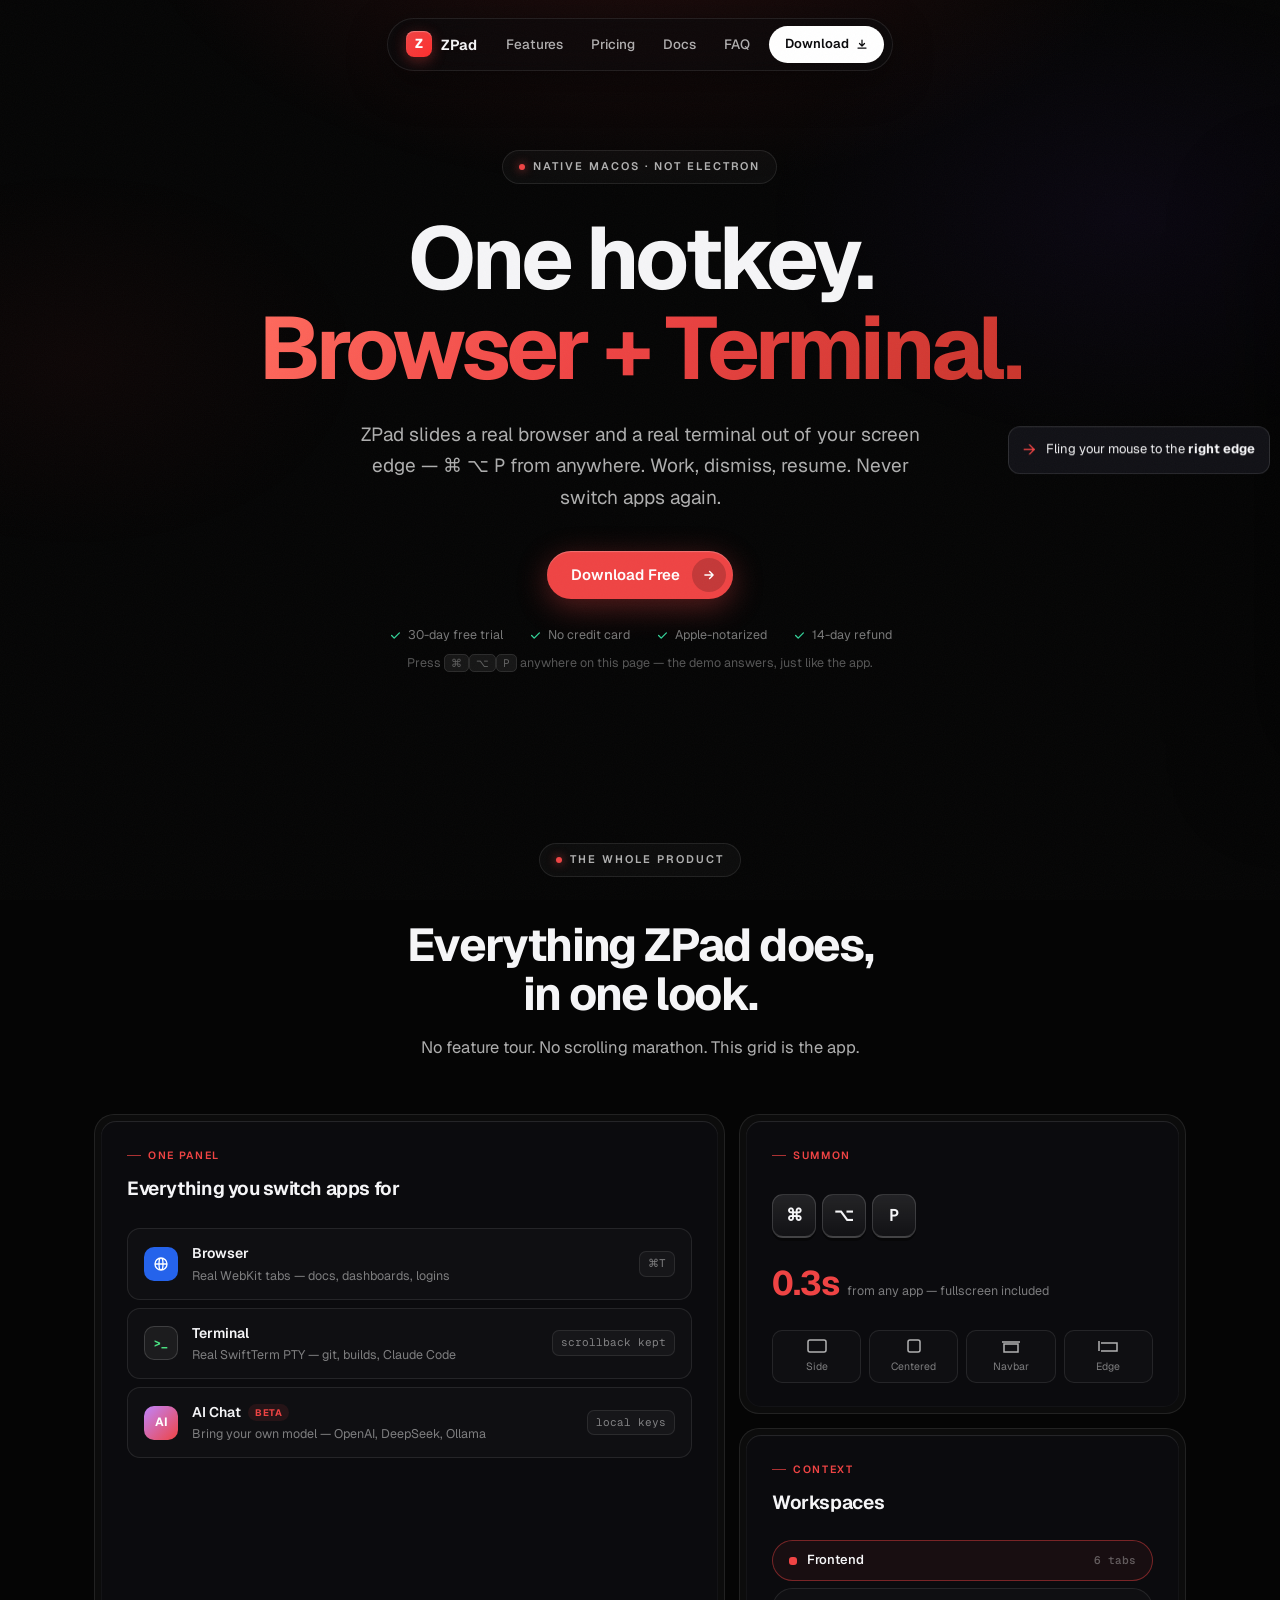
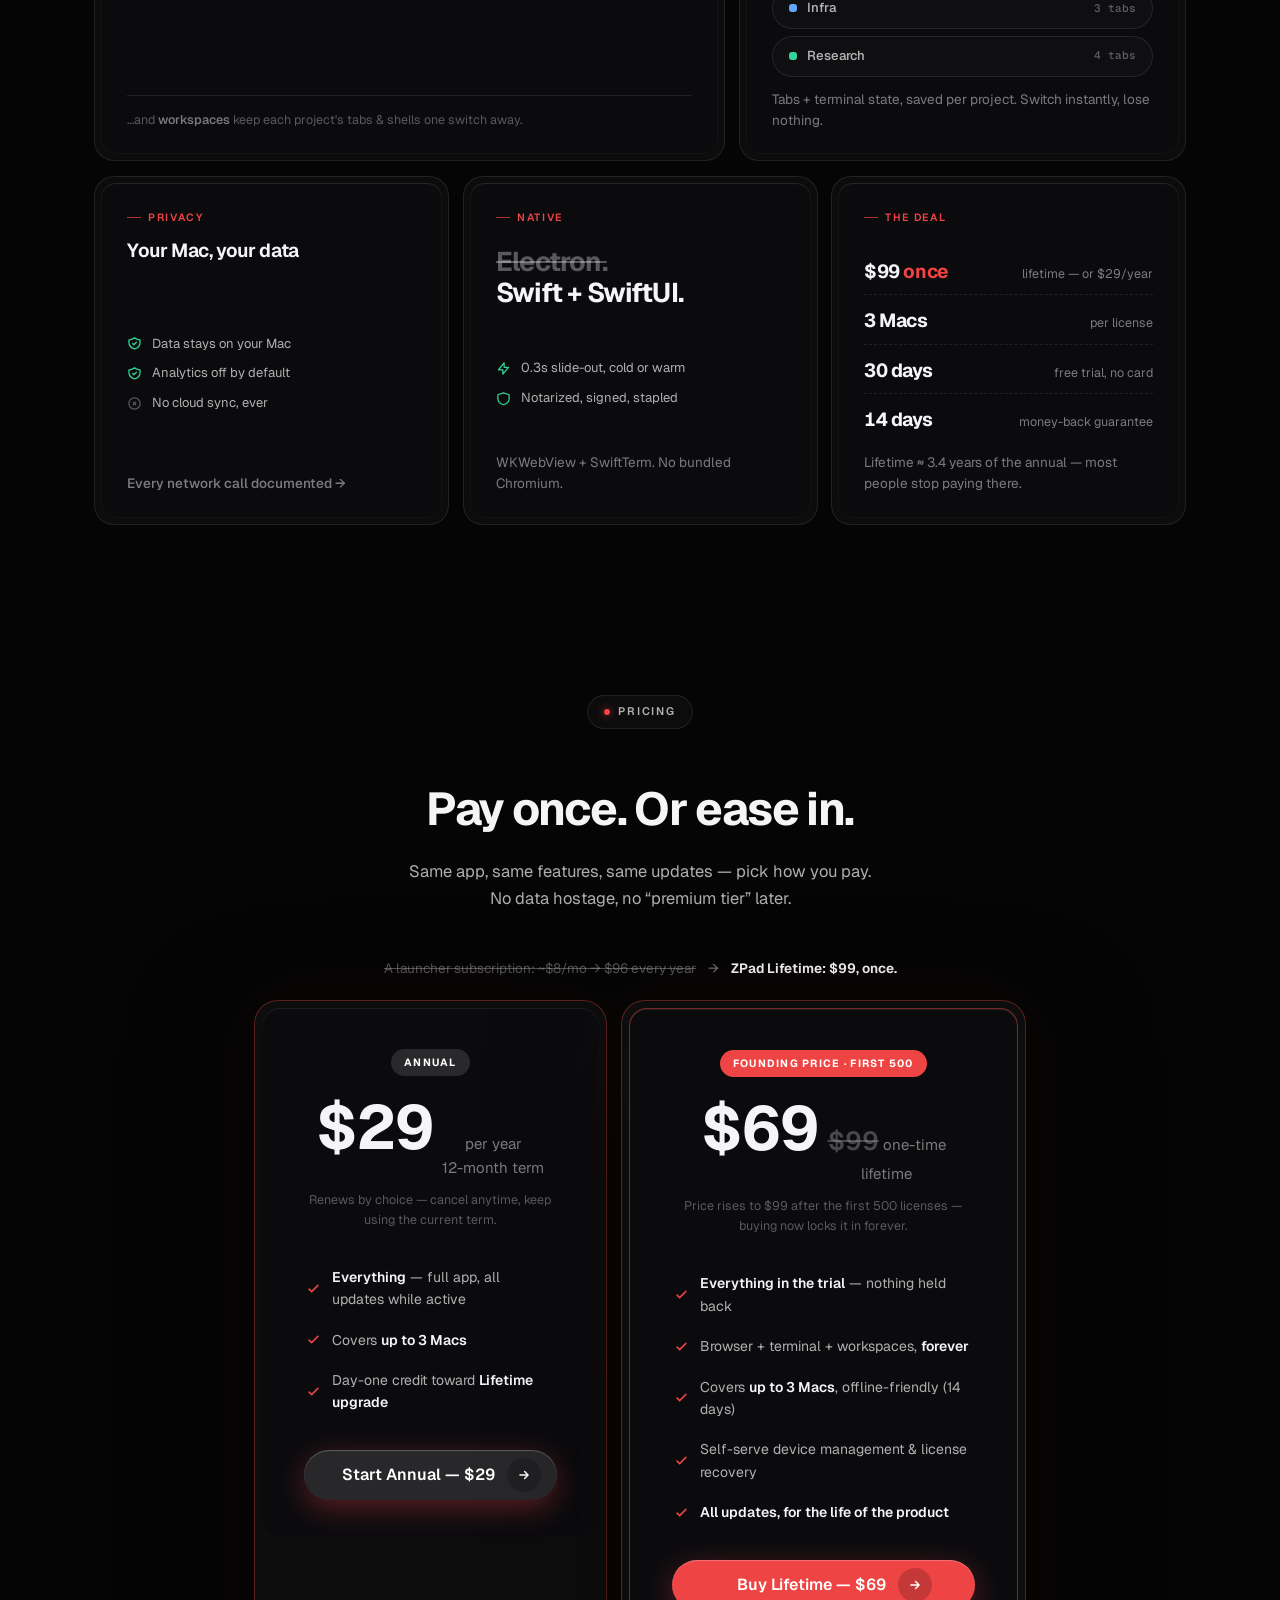
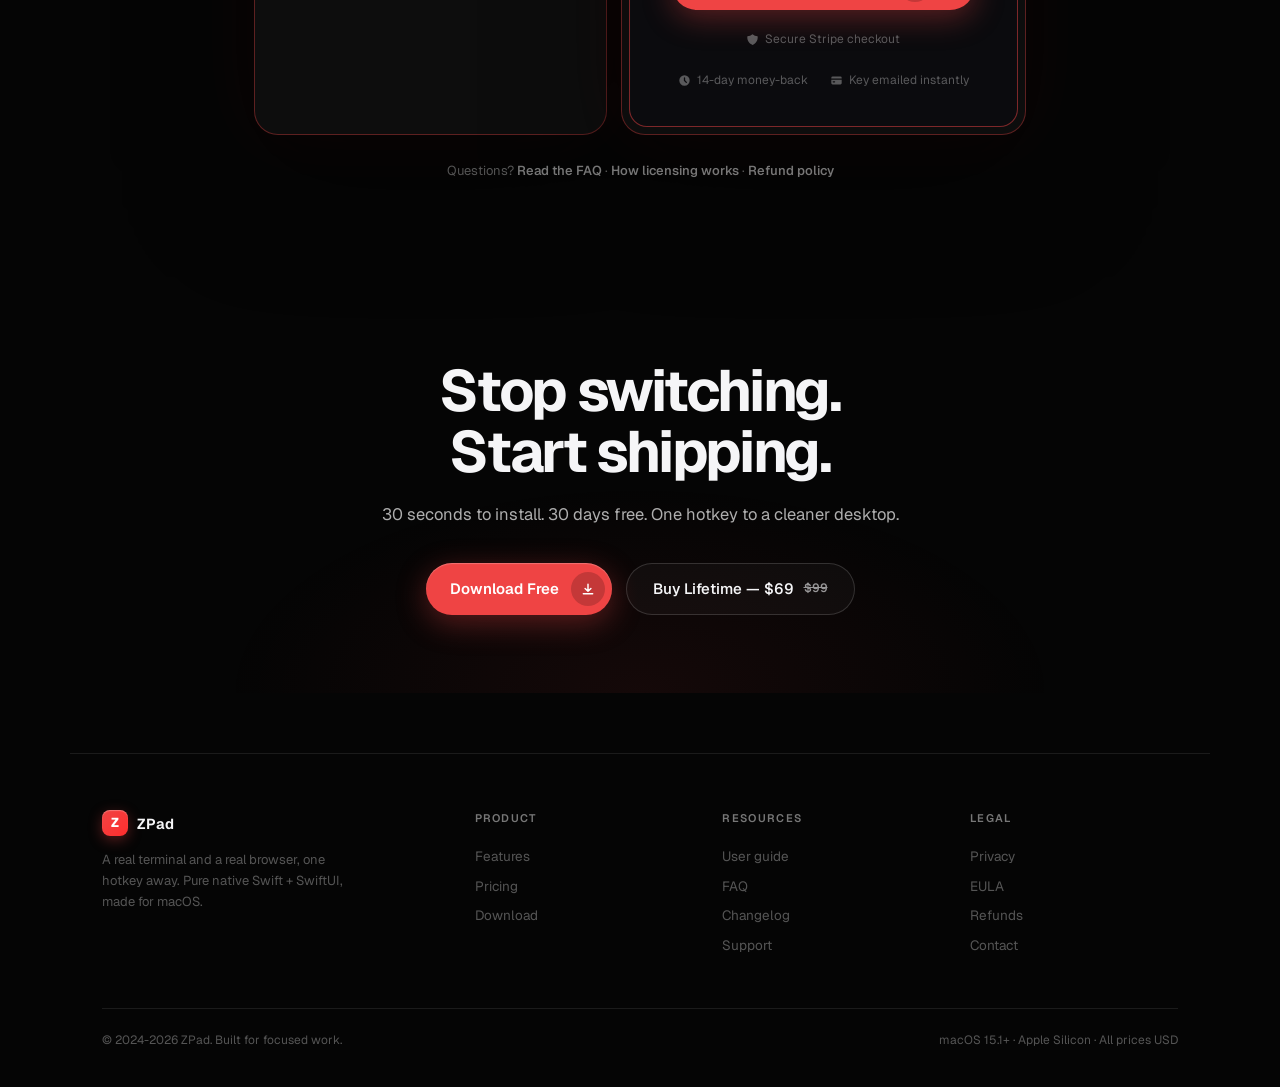
==== index.html @ 211ed870 "fix(critical): restore #window away-* transforms + slide transition — lost when deleting the guide-c" ====
<!DOCTYPE html>
<html lang="en">
<head>
  <meta charset="UTF-8" />
  <meta name="viewport" content="width=device-width, initial-scale=1.0, viewport-fit=cover" />
  <meta name="theme-color" content="#050505" />

  <title>ZPad | Terminal + Browser, One Hotkey Away</title>
  <meta name="description" content="ZPad slides a real terminal and a real browser out of your screen edge with one hotkey (Cmd+Opt+P). Pure native Swift + SwiftUI for macOS 15+. Not Electron." />
  <meta name="author" content="ZPad" />
  <meta name="keywords" content="ZPad, macOS terminal, macOS browser, focus panel, status bar app, SwiftTerm, WKWebView, productivity, hotkey panel, workspace" />
  <link rel="canonical" href="https://zpad.wangyitu.tech/" />
  <link rel="icon" type="image/svg+xml" href="data:image/svg+xml,<svg xmlns='http://www.w3.org/2000/svg' viewBox='0 0 100 100'><rect width='100' height='100' rx='22' fill='%23ef4444'/><text x='50' y='72' font-size='62' font-family='-apple-system,sans-serif' font-weight='800' fill='white' text-anchor='middle'>Z</text></svg>" />

  <!-- Open Graph -->
  <meta property="og:type" content="website" />
  <meta property="og:site_name" content="ZPad" />
  <meta property="og:title" content="ZPad | Terminal + Browser, One Hotkey Away" />
  <meta property="og:description" content="A real terminal and a real browser, one hotkey away. Pure native Swift + SwiftUI for macOS 15+. Not Electron." />
  <meta property="og:url" content="https://zpad.wangyitu.tech/" />
  <meta property="og:locale" content="en_US" />

  <!-- Twitter -->
  <meta name="twitter:card" content="summary_large_image" />
  <meta name="twitter:title" content="ZPad | Terminal + Browser, One Hotkey Away" />
  <meta name="twitter:description" content="A real terminal and a real browser, one hotkey away. Pure native Swift + SwiftUI for macOS 15+." />

  <link rel="preconnect" href="https://fonts.googleapis.com" />
  <link rel="preconnect" href="https://fonts.gstatic.com" crossorigin />
  <link href="https://fonts.googleapis.com/css2?family=Geist:wght@400;500;600;700;800&family=Geist+Mono:wght@400;500;600&display=swap" rel="stylesheet" />

  <!-- Structured data -->
  <script type="application/ld+json">
  {
    "@context": "https://schema.org",
    "@type": "SoftwareApplication",
    "name": "ZPad",
    "applicationCategory": "DeveloperApplication",
    "operatingSystem": "macOS 15.1+",
    "description": "A real terminal and a real browser that slide out of your screen edge with one hotkey. Pure native Swift + SwiftUI. Not Electron.",
    "offers": [{
      "@type": "Offer",
      "name": "Annual License",
      "price": "29",
      "priceCurrency": "USD",
      "description": "12-month license, renews by choice. Free 30-day trial."
    }, {
      "@type": "Offer",
      "name": "Lifetime License",
      "price": "99",
      "priceCurrency": "USD",
      "description": "One-time lifetime license. Free 30-day trial."
    }],
    "creator": { "@type": "Person", "name": "ZPad" },
    "softwareVersion": "1.0.1"
  }
  </script>
  <script type="application/ld+json">
  {
    "@context": "https://schema.org",
    "@type": "FAQPage",
    "mainEntity": [
      { "@type": "Question", "name": "Is there a free trial?", "acceptedAnswer": { "@type": "Answer", "text": "Yes. ZPad comes with a 30-day, fully functional free trial. No credit card required." } },
      { "@type": "Question", "name": "How much does ZPad cost?", "acceptedAnswer": { "@type": "Answer", "text": "$29/year, or $99 once for a lifetime license (founding price $69 for the first 500). Each license covers up to 3 Macs, with a 14-day money-back guarantee." } },
      { "@type": "Question", "name": "Which Macs does ZPad support?", "acceptedAnswer": { "@type": "Answer", "text": "macOS 15.1 (Sequoia) or later on Apple Silicon (arm64)." } },
      { "@type": "Question", "name": "Is ZPad an Electron app?", "acceptedAnswer": { "@type": "Answer", "text": "No. Native Swift + SwiftUI, WKWebView browser, real SwiftTerm terminal. Notarized builds." } },
      { "@type": "Question", "name": "Can I get a refund?", "acceptedAnswer": { "@type": "Answer", "text": "Full refund within 14 days, no questions asked." } }
    ]
  }
  </script>

  <style>
    /* =====================================================
       ZPad — Ethereal Glass design system
       Font: Geist / Geist Mono · Bezier: (0.32,0.72,0,1)
       ===================================================== */
    * { margin: 0; padding: 0; box-sizing: border-box; }

    :root {
      --accent: #ef4444;
      --accent-2: #ff2d2d;
      --accent-dim: rgba(239, 68, 68, 0.1);
      --accent-glow: rgba(239, 68, 68, 0.2);
      --bg: #050505;
      --text-primary: #f5f5f7;
      --text-secondary: rgba(255, 255, 255, 0.68);
      --text-tertiary: rgba(255, 255, 255, 0.46);
      --text-quaternary: rgba(255, 255, 255, 0.32);
      --border: rgba(255, 255, 255, 0.09);
      --border-light: rgba(255, 255, 255, 0.15);
      --win-bg: #161618;
      --panel-bg: #121214;
      --term-bg: rgba(18, 18, 22, 1);
      --term-fg: rgba(230, 230, 230, 1);
      --term-cursor: #ff8c1a;
      --ease: cubic-bezier(0.32, 0.72, 0, 1);
    }

    html { scroll-behavior: smooth; }

    body {
      font-family: 'Geist', -apple-system, BlinkMacSystemFont, 'SF Pro Display', sans-serif;
      background: var(--bg);
      color: var(--text-primary);
      line-height: 1.6;
      -webkit-font-smoothing: antialiased;
      overflow-x: hidden;
    }

    a { text-decoration: none; color: inherit; }
    ul { list-style: none; }

    ::selection { background: rgba(239, 68, 68, 0.35); color: #fff; }

    /* ---- Atmosphere: radial orbs + film grain ---- */
    .bg-orbs {
      position: fixed; inset: 0; z-index: 0; pointer-events: none;
      background:
        radial-gradient(52rem 30rem at 50% -12%, rgba(239, 68, 68, 0.13), transparent 62%),
        radial-gradient(38rem 24rem at 88% 24%, rgba(120, 60, 255, 0.05), transparent 60%),
        radial-gradient(30rem 20rem at 6% 40%, rgba(239, 68, 68, 0.04), transparent 60%);
    }
    .bg-noise {
      position: fixed; inset: 0; z-index: 60; pointer-events: none; opacity: 0.028;
      background-image: url("data:image/svg+xml,%3Csvg xmlns='http://www.w3.org/2000/svg' width='160' height='160'%3E%3Cfilter id='n'%3E%3CfeTurbulence type='fractalNoise' baseFrequency='0.9' numOctaves='3'/%3E%3C/filter%3E%3Crect width='160' height='160' filter='url(%23n)'/%3E%3C/svg%3E");
    }

    main, .nav-wrap, footer { position: relative; z-index: 1; }

    /* =====================================================
       Floating pill nav
       ===================================================== */
    .nav-wrap {
      position: fixed; top: 18px; left: 0; right: 0; z-index: 50;
      display: flex; justify-content: center; padding: 0 20px;
      pointer-events: none;
    }
    .nav {
      pointer-events: auto;
      display: flex; align-items: center; gap: 6px;
      background: rgba(10, 10, 12, 0.62);
      backdrop-filter: blur(24px) saturate(160%);
      -webkit-backdrop-filter: blur(24px) saturate(160%);
      border: 1px solid var(--border);
      border-radius: 999px;
      padding: 7px 8px 7px 18px;
      box-shadow: 0 12px 40px rgba(0, 0, 0, 0.45);
      transition: border-color .4s var(--ease), background .4s var(--ease);
    }
    .nav.scrolled { border-color: var(--border-light); background: rgba(10, 10, 12, 0.8); }
    .nav-brand { display: flex; align-items: center; gap: 9px; margin-right: 10px; }
    .brand-logo {
      width: 26px; height: 26px; border-radius: 8px;
      background: linear-gradient(135deg, var(--accent), var(--accent-2));
      display: flex; align-items: center; justify-content: center;
      color: #fff; font-weight: 800; font-size: 13px;
      box-shadow: inset 0 1px 1px rgba(255,255,255,0.3), 0 4px 14px rgba(239,68,68,0.35);
    }
    .brand-name { font-weight: 650; font-size: 14.5px; letter-spacing: -0.01em; }
    .nav-links { display: flex; align-items: center; gap: 2px; }
    .nav-links a {
      font-size: 13.5px; font-weight: 500; color: var(--text-secondary);
      padding: 7px 13px; border-radius: 999px;
      transition: color .2s, background .2s;
    }
    .nav-links a:hover { color: var(--text-primary); background: rgba(255,255,255,0.06); }
    .nav-cta {
      display: inline-flex; align-items: center; gap: 7px;
      background: #fff; color: #0a0a0c !important;
      font-size: 13px; font-weight: 600;
      padding: 8px 16px; border-radius: 999px;
      transition: transform .25s var(--ease), opacity .2s;
    }
    .nav-cta:hover { transform: translateY(-1px); opacity: 0.92; }
    .nav-cta:active { transform: scale(0.97); }
    .nav-cta svg { width: 12px; height: 12px; }

    .nav-burger {
      display: none; width: 34px; height: 34px; border-radius: 999px;
      background: rgba(255,255,255,0.06); border: none; cursor: pointer;
      align-items: center; justify-content: center; color: var(--text-secondary);
      margin-left: 4px;
    }

    /* Mobile menu overlay */
    .menu-overlay {
      position: fixed; inset: 0; z-index: 90;
      background: rgba(5, 5, 5, 0.88);
      backdrop-filter: blur(28px); -webkit-backdrop-filter: blur(28px);
      display: flex; flex-direction: column; align-items: center; justify-content: center; gap: 8px;
      opacity: 0; visibility: hidden; transition: opacity .35s var(--ease), visibility .35s;
    }
    .menu-overlay.open { opacity: 1; visibility: visible; }
    .menu-overlay a {
      font-size: 26px; font-weight: 650; letter-spacing: -0.02em;
      padding: 12px 24px; border-radius: 16px; color: var(--text-primary);
      opacity: 0; transform: translateY(16px);
      transition: opacity .5s var(--ease), transform .5s var(--ease);
    }
    .menu-overlay.open a { opacity: 1; transform: translateY(0); }
    .menu-overlay.open a:nth-child(1) { transition-delay: .05s; }
    .menu-overlay.open a:nth-child(2) { transition-delay: .1s; }
    .menu-overlay.open a:nth-child(3) { transition-delay: .15s; }
    .menu-overlay.open a:nth-child(4) { transition-delay: .2s; }
    .menu-overlay.open a:nth-child(5) { transition-delay: .25s; }
    .menu-overlay.open a:nth-child(6) { transition-delay: .3s; }
    .menu-close {
      position: absolute; top: 24px; right: 24px;
      width: 42px; height: 42px; border-radius: 999px;
      background: rgba(255,255,255,0.08); border: 1px solid var(--border-light);
      color: #fff; font-size: 18px; cursor: pointer;
    }

    /* =====================================================
       Hero — centered, cinematic
       ===================================================== */
    .hero {
      padding: 150px 24px 40px;
      max-width: 1060px; margin: 0 auto;
      text-align: center;
    }
    .eyebrow {
      display: inline-flex; align-items: center; gap: 8px;
      font-size: 11px; font-weight: 600; letter-spacing: 0.18em; text-transform: uppercase;
      color: var(--text-secondary);
      border: 1px solid var(--border);
      background: rgba(255,255,255,0.03);
      padding: 7px 16px; border-radius: 999px;
      margin-bottom: 30px;
    }
    .eyebrow .dot {
      width: 6px; height: 6px; border-radius: 50%;
      background: var(--accent);
      box-shadow: 0 0 10px rgba(239,68,68,0.8);
    }
    h1 {
      font-size: clamp(46px, 7.4vw, 88px);
      font-weight: 700; letter-spacing: -0.045em; line-height: 1.02;
      margin-bottom: 26px;
    }
    h1 .grad {
      background: linear-gradient(120deg, #ff6b5e 0%, var(--accent) 45%, #c9352c 100%);
      -webkit-background-clip: text; background-clip: text; color: transparent;
    }
    .hero-sub {
      font-size: clamp(16px, 2vw, 19px);
      color: var(--text-secondary);
      max-width: 560px; margin: 0 auto 38px;
      line-height: 1.65;
    }
    .hero-sub kbd { font-family: 'Geist Mono', monospace; }

    .hero-cta {
      display: flex; justify-content: center; gap: 14px; flex-wrap: wrap;
      margin-bottom: 26px;
    }
    /* Button-in-button architecture */
    .btn-primary {
      display: inline-flex; align-items: center; gap: 12px;
      background: var(--accent); color: #fff;
      font-size: 15px; font-weight: 600;
      padding: 7px 7px 7px 24px; border-radius: 999px;
      box-shadow: 0 8px 30px rgba(239, 68, 68, 0.35), inset 0 1px 1px rgba(255,255,255,0.25);
      transition: transform .3s var(--ease), box-shadow .3s var(--ease);
    }
    .btn-primary:hover { transform: translateY(-2px); box-shadow: 0 14px 44px rgba(239,68,68,0.45), inset 0 1px 1px rgba(255,255,255,0.25); }
    .btn-primary:active { transform: scale(0.98); }
    .btn-primary .ic {
      width: 34px; height: 34px; border-radius: 999px;
      background: rgba(0,0,0,0.18);
      display: flex; align-items: center; justify-content: center;
      transition: transform .3s var(--ease);
    }
    .btn-primary:hover .ic { transform: translateX(3px); }
    .btn-primary .ic svg { width: 14px; height: 14px; }

    .btn-ghost {
      display: inline-flex; align-items: center; gap: 10px;
      border: 1px solid var(--border-light);
      background: rgba(255,255,255,0.03);
      color: var(--text-primary);
      font-size: 15px; font-weight: 550;
      padding: 13px 26px; border-radius: 999px;
      transition: border-color .25s, background .25s, transform .3s var(--ease);
    }
    .btn-ghost:hover { border-color: rgba(255,255,255,0.32); background: rgba(255,255,255,0.06); transform: translateY(-2px); }
    .btn-ghost svg { width: 15px; height: 15px; color: var(--text-secondary); }

    .hero-trust {
      display: flex; justify-content: center; flex-wrap: wrap; gap: 8px 26px;
      margin-bottom: 8px;
    }
    .hero-trust li {
      display: inline-flex; align-items: center; gap: 6px;
      font-size: 12.5px; color: var(--text-tertiary);
    }
    .hero-trust svg { width: 13px; height: 13px; color: #34d399; flex-shrink: 0; }
    .hero-hint { font-size: 12.5px; color: var(--text-quaternary); }
    .hero-hint kbd {
      font-family: 'Geist Mono', monospace; font-size: 11px;
      background: rgba(255,255,255,0.07); border: 1px solid var(--border);
      padding: 1px 6px; border-radius: 5px;
    }

    /* =====================================================
       Demo window — double-bezel shell
       ===================================================== */
    .demo-stage {
      max-width: 1140px; margin: 46px auto 0; padding: 0 24px;
      position: relative;
    }
    .demo-stage::before {
      content: '';
      position: absolute; inset: -40px -60px;
      background: radial-gradient(46rem 22rem at 50% 40%, rgba(239,68,68,0.1), transparent 65%);
      pointer-events: none;
    }
    .bezel {
      background: rgba(255,255,255,0.035);
      border: 1px solid rgba(255,255,255,0.1);
      border-radius: 22px;
      padding: 7px;
      box-shadow: 0 60px 160px rgba(0,0,0,0.65);
    }
    .bezel > .dp-window {
      border-radius: 16px;
      box-shadow: inset 0 1px 1px rgba(255,255,255,0.12);
    }
    .demo-cap {
      text-align: center; margin-top: 22px;
      font-size: 13px; color: var(--text-tertiary);
    }
    .demo-cap .live {
      display: inline-flex; align-items: center; gap: 6px;
      color: var(--text-secondary); font-weight: 550;
    }
    .demo-cap .live::before {
      content: ''; width: 6px; height: 6px; border-radius: 50%;
      background: #34d399; box-shadow: 0 0 8px rgba(52,211,153,0.7);
    }

    /* =====================================================
       Bento — the summary grid
       ===================================================== */
    .bento-section { max-width: 1140px; margin: 0 auto; padding: 130px 24px 40px; }
    .bento-head { text-align: center; margin-bottom: 54px; }
    .bento-head h2 {
      font-size: clamp(30px, 4.4vw, 46px);
      font-weight: 700; letter-spacing: -0.035em; line-height: 1.08;
      margin: 14px 0 14px;
    }
    .bento-head p { color: var(--text-secondary); font-size: 16.5px; max-width: 520px; margin: 0 auto; }

    .bento {
      display: grid; gap: 14px;
      grid-template-columns: repeat(12, 1fr);
      grid-template-areas:
        "a a a a a a a b b b b b"
        "a a a a a a a c c c c c"
        "d d d d e e e e f f f f";
    }
    .b-card { position: relative; min-width: 0; }
    .b-card.a { grid-area: a; }
    .b-card.b { grid-area: b; }
    .b-card.c { grid-area: c; }
    .b-card.d { grid-area: d; }
    .b-card.e { grid-area: e; }
    .b-card.f { grid-area: f; }

    /* Double-bezel card */
    .shell {
      height: 100%;
      background: rgba(255,255,255,0.03);
      border: 1px solid rgba(255,255,255,0.09);
      border-radius: 20px;
      padding: 6px;
      transition: border-color .4s var(--ease), background .4s var(--ease), transform .5s var(--ease);
    }
    .b-card:hover .shell { border-color: rgba(255,255,255,0.2); background: rgba(255,255,255,0.045); transform: translateY(-3px); }
    .core {
      height: 100%;
      background: #0b0b0e;
      border-radius: 15px;
      box-shadow: inset 0 1px 1px rgba(255,255,255,0.09), inset 0 0 0 1px rgba(255,255,255,0.03);
      padding: 26px 26px 24px;
      display: flex; flex-direction: column;
    }
    .b-tag {
      font-size: 10.5px; font-weight: 600; letter-spacing: 0.16em; text-transform: uppercase;
      color: var(--accent); margin-bottom: 10px;
      display: inline-flex; align-items: center; gap: 7px;
    }
    .b-tag::before { content: ''; width: 14px; height: 1px; background: var(--accent); opacity: 0.7; }
    .core h3 { font-size: 19px; font-weight: 650; letter-spacing: -0.02em; margin-bottom: 6px; }
    .core > p { font-size: 13.5px; color: var(--text-tertiary); line-height: 1.55; }

    /* Card A — tab-type rows */
    .type-rows { margin-top: 18px; display: flex; flex-direction: column; gap: 8px; flex: 1; }
    .type-row {
      display: flex; align-items: center; gap: 14px;
      border: 1px solid var(--border); border-radius: 13px;
      background: rgba(255,255,255,0.02);
      padding: 13px 16px;
      transition: border-color .3s, background .3s;
    }
    .type-row:hover { border-color: rgba(239,68,68,0.4); background: rgba(239,68,68,0.05); }
    .type-ic {
      width: 34px; height: 34px; border-radius: 10px; flex-shrink: 0;
      display: flex; align-items: center; justify-content: center;
      font-size: 12px; font-weight: 700; color: #fff;
    }
    .type-row .t-name { font-size: 14px; font-weight: 600; }
    .type-row .t-sub { font-size: 12.5px; color: var(--text-tertiary); margin-top: 1px; }
    .type-row .t-key {
      margin-left: auto; flex-shrink: 0;
      font-family: 'Geist Mono', monospace; font-size: 11px;
      color: var(--text-tertiary);
      border: 1px solid var(--border); border-radius: 7px;
      padding: 3px 8px; background: rgba(255,255,255,0.03);
      white-space: nowrap;
    }
    .beta-chip {
      display: inline-block; font-size: 9.5px; font-weight: 700; letter-spacing: 0.06em;
      background: var(--accent-dim); color: var(--accent);
      padding: 1px 7px; border-radius: 999px; margin-left: 7px; vertical-align: 1px;
    }
    .a-foot {
      margin-top: 14px; padding-top: 14px; border-top: 1px solid var(--border);
      font-size: 12.5px; color: var(--text-quaternary);
    }
    .a-foot a { color: var(--text-tertiary); font-weight: 550; }
    .a-foot a:hover { color: var(--accent); }

    /* Card B — summon */
    .summon-keys { display: flex; gap: 6px; margin: 20px 0 4px; }
    .summon-keys kbd {
      min-width: 44px; height: 44px;
      display: inline-flex; align-items: center; justify-content: center;
      font-family: 'Geist Mono', monospace; font-size: 17px; font-weight: 600;
      color: var(--text-primary);
      background: linear-gradient(180deg, rgba(255,255,255,0.1), rgba(255,255,255,0.03));
      border: 1px solid var(--border-light); border-bottom-width: 2px;
      border-radius: 11px;
      box-shadow: 0 3px 0 rgba(0,0,0,0.4);
    }
    .summon-stat { display: flex; align-items: baseline; gap: 8px; margin: 14px 0 4px; }
    .summon-stat .v { font-size: 34px; font-weight: 700; letter-spacing: -0.03em; color: var(--accent); font-variant-numeric: tabular-nums; }
    .summon-stat .l { font-size: 12.5px; color: var(--text-tertiary); }
    .modes-row { display: flex; gap: 8px; margin-top: auto; padding-top: 16px; }
    .mode-pill {
      flex: 1; text-align: center;
      border: 1px solid var(--border); border-radius: 10px;
      padding: 8px 4px 7px; font-size: 10.5px; color: var(--text-tertiary);
      background: rgba(255,255,255,0.02);
    }
    .mode-pill svg { display: block; margin: 0 auto 5px; width: 20px; height: 14px; color: var(--text-secondary); }

    /* Card C — workspaces */
    .ws-pills { display: flex; flex-direction: column; gap: 7px; margin: 16px 0 12px; flex: 1; justify-content: center; }
    .ws-pill {
      display: flex; align-items: center; gap: 10px;
      border: 1px solid var(--border); border-radius: 999px;
      padding: 9px 16px; font-size: 13px; font-weight: 550;
      background: rgba(255,255,255,0.02);
      color: var(--text-secondary);
    }
    .ws-pill.active { border-color: rgba(239,68,68,0.45); background: rgba(239,68,68,0.06); color: var(--text-primary); }
    .ws-pill i { width: 8px; height: 8px; border-radius: 3px; }
    .ws-pill .cnt { margin-left: auto; font-size: 11px; color: var(--text-quaternary); font-family: 'Geist Mono', monospace; }

    /* Cards D/E/F — icon rows */
    .mini-rows { margin-top: 14px; display: flex; flex-direction: column; gap: 9px; flex: 1; justify-content: center; }
    .mini-row { display: flex; align-items: center; gap: 10px; font-size: 13px; color: var(--text-secondary); }
    .mini-row svg { width: 15px; height: 15px; color: #34d399; flex-shrink: 0; }
    .mini-row.off svg { color: var(--text-quaternary); }
    .big-word { font-size: clamp(22px, 2.2vw, 27px); font-weight: 700; letter-spacing: -0.03em; line-height: 1.15; margin: 10px 0 4px; }
    .big-word .no { color: var(--text-quaternary); text-decoration: line-through; text-decoration-thickness: 1.5px; }
    .stat-rows { margin-top: 14px; flex: 1; display: flex; flex-direction: column; justify-content: center; gap: 4px; }
    .stat-row { display: flex; align-items: baseline; justify-content: space-between; gap: 10px; padding: 7px 0; border-bottom: 1px dashed var(--border); }
    .stat-row:last-child { border-bottom: none; }
    .stat-row .sv { font-size: 19px; font-weight: 700; letter-spacing: -0.02em; color: var(--text-primary); font-variant-numeric: tabular-nums; }
    .stat-row .sv em { font-style: normal; color: var(--accent); }
    .stat-row .sl { font-size: 12.5px; color: var(--text-tertiary); text-align: right; }

    /* =====================================================
       Pricing — one card, zero noise
       ===================================================== */
    .pricing-section { max-width: 820px; margin: 0 auto; padding: 130px 24px 40px; text-align: center; }
    .pricing-section h2 {
      font-size: clamp(30px, 4.4vw, 46px);
      font-weight: 700; letter-spacing: -0.035em; margin: 14px 0 12px;
    }
    .pricing-sub { color: var(--text-secondary); font-size: 16.5px; max-width: 480px; margin: 0 auto 44px; }
    .price-anchor {
      display: inline-flex; align-items: center; gap: 12px; flex-wrap: wrap; justify-content: center;
      font-size: 13.5px; color: var(--text-tertiary); margin-bottom: 20px;
    }
    .price-anchor .was { text-decoration: line-through; opacity: 0.7; }
    .price-anchor .now { color: var(--text-primary); font-weight: 650; }
    .price-card-shell {
      background: rgba(255,255,255,0.035);
      border: 1px solid rgba(239,68,68,0.35);
      border-radius: 24px; padding: 7px;
      box-shadow: 0 40px 120px rgba(0,0,0,0.5), 0 0 80px rgba(239,68,68,0.06);
      max-width: 560px; margin: 0 auto;
    }
    .price-cards {
      display: grid; grid-template-columns: 1fr 1.15fr; gap: 14px;
      max-width: 900px; margin: 0 auto;
      align-items: stretch;
    }
    @media (max-width: 860px) { .price-cards { grid-template-columns: 1fr; max-width: 560px; } }
    .price-card {
      background: #0b0b0e; border-radius: 18px;
      box-shadow: inset 0 1px 1px rgba(255,255,255,0.09);
      padding: 40px 42px 36px;
    }
    .price-card.hero {
      border: 1px solid rgba(239,68,68,0.5);
    }
    .price-card .was { text-decoration: line-through; opacity: 0.55; font-size: 26px; font-weight: 600; }
    .price-card-hero-shell {
      background: rgba(255,255,255,0.035);
      border: 1px solid rgba(239,68,68,0.35);
      border-radius: 24px; padding: 7px;
      box-shadow: 0 40px 120px rgba(0,0,0,0.5), 0 0 80px rgba(239,68,68,0.06);
    }
    .price-badge {
      display: inline-flex; align-items: center; gap: 6px;
      font-size: 10.5px; font-weight: 700; letter-spacing: 0.12em; text-transform: uppercase;
      color: #fff; background: var(--accent);
      padding: 5px 13px; border-radius: 999px; margin-bottom: 20px;
    }
    .price-row { display: flex; align-items: baseline; justify-content: center; gap: 10px; }
    .price-row .num { font-size: 62px; font-weight: 700; letter-spacing: -0.04em; line-height: 1; }
    .price-row .per { font-size: 15px; color: var(--text-tertiary); }
    .price-note { font-size: 12.5px; color: var(--text-quaternary); margin-top: 10px; }
    .price-feats {
      text-align: left; margin: 28px 0;
      display: grid; gap: 2px;
    }
    .price-feats li {
      display: flex; align-items: center; gap: 11px;
      font-size: 14px; color: var(--text-secondary);
      padding: 8px 2px;
    }
    .price-feats li svg { width: 15px; height: 15px; color: var(--accent); flex-shrink: 0; }
    .price-feats li b { color: var(--text-primary); font-weight: 600; }
    .price-cta { justify-content: center; width: 100%; display: inline-flex; font-size: 16px; padding: 8px 8px 8px 30px; }
    .price-trust {
      display: flex; justify-content: center; gap: 22px; flex-wrap: wrap;
      margin-top: 20px; font-size: 12px; color: var(--text-quaternary);
    }
    .price-trust span { display: inline-flex; align-items: center; gap: 6px; }
    .price-trust svg { width: 13px; height: 13px; }
    .pricing-links { margin-top: 26px; font-size: 13px; color: var(--text-quaternary); }
    .pricing-links a { color: var(--text-tertiary); font-weight: 550; }
    .pricing-links a:hover { color: var(--accent); }

    /* =====================================================
       Final CTA + Footer
       ===================================================== */
    .final {
      text-align: center; padding: 140px 24px 60px;
      position: relative;
    }
    .final::before {
      content: ''; position: absolute; inset: 0; pointer-events: none;
      background: radial-gradient(40rem 20rem at 50% 100%, rgba(239,68,68,0.07), transparent 65%);
    }
    .final h2 {
      font-size: clamp(34px, 5vw, 58px);
      font-weight: 700; letter-spacing: -0.04em; line-height: 1.05;
      margin-bottom: 18px;
    }
    .final p { color: var(--text-secondary); font-size: 16.5px; margin-bottom: 36px; }
    .final .hero-cta { margin-bottom: 18px; }

    footer {
      border-top: 1px solid var(--border);
      padding: 56px 32px 36px;
      max-width: 1140px; margin: 60px auto 0;
    }
    .foot-grid { display: grid; grid-template-columns: 1.6fr 1fr 1fr 1fr; gap: 40px; }
    .foot-brand p { font-size: 13px; color: var(--text-quaternary); margin-top: 14px; max-width: 260px; line-height: 1.6; }
    .foot-col h4 {
      font-size: 11px; font-weight: 600; letter-spacing: 0.12em; text-transform: uppercase;
      color: var(--text-tertiary); margin-bottom: 14px;
    }
    .foot-col a {
      display: block; font-size: 13.5px; color: var(--text-quaternary);
      padding: 4px 0; transition: color .2s;
    }
    .foot-col a:hover { color: var(--text-primary); }
    .foot-bottom {
      margin-top: 48px; padding-top: 22px; border-top: 1px solid var(--border);
      display: flex; justify-content: space-between; gap: 12px; flex-wrap: wrap;
      font-size: 12px; color: var(--text-quaternary);
    }

    /* =====================================================
       Scroll reveal — heavy fade-up with blur
       ===================================================== */
    .reveal {
      opacity: 0; transform: translateY(28px); filter: blur(6px);
      transition: opacity 0.9s var(--ease), transform 0.9s var(--ease), filter 0.9s var(--ease);
      will-change: opacity, transform, filter;
    }
    .reveal.is-visible { opacity: 1; transform: none; filter: blur(0); }
    .reveal-d1 { transition-delay: .08s; }
    .reveal-d2 { transition-delay: .16s; }
    @media (prefers-reduced-motion: reduce) {
      html { scroll-behavior: auto; }
      .reveal { opacity: 1; transform: none; filter: none; transition: none; }
    }

    /* =====================================================
       Live ZPad panel (fixed to viewport edge, page-as-desktop)
       ===================================================== */
    /* Hot-zone overlay: mirrors sensing range live while dragging sliders */
    .hz-overlay { position: fixed; z-index: 1200; pointer-events: none; opacity: 0; transition: opacity .25s ease;
      border: 1.5px dashed rgba(239,68,68,.9); background: rgba(239,68,68,.14); border-radius: 6px; }
    .hz-overlay.show { opacity: 1; }
    .hz-tag { position: absolute; left: 50%; top: 50%; transform: translate(-50%,-50%);
      background: var(--accent); color: #fff; font-size: 11.5px; font-weight: 700; padding: 4px 10px;
      border-radius: 999px; white-space: nowrap; box-shadow: 0 4px 14px rgba(239,68,68,.4); }

    /* First-run coach hint */
    .coach { position: fixed; z-index: 1100; right: 10px; top: 50%; transform: translateY(-50%);
      display: flex; align-items: center; gap: 10px; pointer-events: none;
      background: rgba(20,20,26,.85); backdrop-filter: blur(8px); border: 1px solid rgba(255,255,255,.12);
      padding: 10px 14px; border-radius: 12px; font-size: 13px; color: var(--text-primary);
      transition: opacity .4s ease; }
    .coach .arrow { animation: nudge 1.2s ease-in-out infinite; font-size: 16px; color: var(--accent); }
    @keyframes nudge { 0%,100% { transform: translateX(0);} 50% { transform: translateX(6px);} }
    .coach.left { right: auto; left: 18px; }
    .coach.left .arrow { animation: nudgeL 1.2s ease-in-out infinite; }
    @keyframes nudgeL { 0%,100% { transform: translateX(0);} 50% { transform: translateX(-6px);} }
    .coach.hide { opacity: 0; }

    /* Settings popover above sidebar Settings row (as in the app) */
    .settings-pop { position: absolute; left: 48px; bottom: 34px; z-index: 45; width: 264px;
      background: rgba(18,18,24,.96); backdrop-filter: blur(16px); border: 1px solid rgba(255,255,255,.12);
      border-radius: 14px; padding: 14px 16px; box-shadow: 0 18px 50px rgba(0,0,0,.55);
      opacity: 0; transform: translateY(8px) scale(.97); pointer-events: none;
      transition: all .22s cubic-bezier(.32,.72,.22,1); }
    .settings-pop.open { opacity: 1; transform: none; pointer-events: auto; }
    .settings-pop h4 { font-size: 12px; font-weight: 700; letter-spacing: .06em; text-transform: uppercase;
      color: var(--text-tertiary); margin-bottom: 10px; }
    .sp-row { margin-bottom: 12px; }
    .sp-row label { display: flex; justify-content: space-between; font-size: 12.5px; color: var(--text-secondary); margin-bottom: 6px; }
    .sp-row label b { color: var(--text-primary); font-variant-numeric: tabular-nums; font-weight: 600; }
    .sp-row input[type=range] { width: 100%; accent-color: var(--accent); height: 4px; cursor: pointer; }

    /* ---------- Stage (desktop backdrop) ---------- */
    .stage {
      position: relative;
      max-width: 680px;
      margin: 24px auto 80px;
      padding: 0 20px;
    }
    /* ---------- The ZPad window (fixed to viewport edge, like the real app) ---------- */
    #window {
      position: fixed;
      z-index: 1000;
      display: flex; flex-direction: column;
      background: rgba(30,30,34,.78);
      backdrop-filter: blur(40px) saturate(1.4); -webkit-backdrop-filter: blur(40px) saturate(1.4);
      border: 1px solid rgba(255,255,255,.1);
      box-shadow: -24px 20px 90px rgba(0,0,0,.45);
      overflow: hidden;
    }

    /* panel slide in/out (mirrors the app's hot-zone summon animation) */
    #window { transition: transform .42s cubic-bezier(.3,1,.25,1), opacity .32s ease; will-change: transform; }
    #window.away-right { transform: translateX(calc(100% + 4px)); pointer-events: none; }
    #window.away-left { transform: translateX(calc(-100% - 4px)); pointer-events: none; }
    #window.away-navbar { transform: translateY(calc(-100% - 4px)); opacity: 1; pointer-events: none; }
    #window.away-centered { transform: translate(-50%, -50%) scale(.96); opacity: 0; pointer-events: none; }

    /* display modes — viewport positioning (side panel: 60% height, centered) */
    #window.mode-right { top: 20vh; right: 0; bottom: auto; left: auto; width: min(540px, 92vw); height: 64vh;
      border-radius: 14px 0 0 14px; border-right: none; }
    #window.mode-left { top: 20vh; left: 0; bottom: auto; right: auto; width: min(540px, 92vw); height: 64vh;
      border-radius: 0 14px 14px 0; border-left: none; box-shadow: 36px 0 110px rgba(0,0,0,.55); }
    #window.mode-centered { top: 50%; left: 50%; right: auto; bottom: auto; transform: translate(-50%,-50%);
      width: min(920px, 94vw); height: min(660px, 88vh); border-radius: 14px; box-shadow: 0 40px 130px rgba(0,0,0,.6); }
    #window.mode-navbar { top: 0; left: 0; right: 0; bottom: auto; width: auto; height: 60vh;
      border-radius: 0 0 14px 14px; border-top: none; }
    #window.mode-navbar .dp-body, #window.mode-right .dp-body, #window.mode-left .dp-body { height: auto; flex: 1; }
    #window .dp-body { height: 100%; }
    #window.mode-navbar .dp-body { height: auto; }

    /* body: sidebar + main */
    .dp-body { display: flex; flex: 1; min-height: 0; }

    /* ---------- Sidebar: measured 40px rail ---------- */
    .dp-sidebar {
      width: 40px; flex-shrink: 0;
      border-right: 1px solid rgba(255,255,255,.05);
      display: flex; flex-direction: column; align-items: center;
      padding: 16px 0 10px;
    }
    .rail-btn {
      width: 28px; height: 28px; margin-bottom: 7px; border-radius: 8px; cursor: pointer;
      display: flex; align-items: center; justify-content: center;
      color: rgba(235,235,240,.55); transition: background .15s, color .15s; user-select: none;
      position: relative; background: none; border: none;
    }
    .rail-btn:hover { background: rgba(255,255,255,.07); color: rgba(235,235,240,.85); }
    .rail-btn svg { width: 15px; height: 15px; }
    .rail-btn.on { color: #4ade80; }
    .rail-btn.on::after {
      content: ''; position: absolute; right: 1px; top: 1px; width: 5px; height: 5px; border-radius: 50%;
      background: linear-gradient(180deg, #4ade80, #22c55e);
      box-shadow: 0 0 0 1.5px rgba(30,30,34,.9);
    }
    .rail-div { width: 22px; height: 1px; background: rgba(255,255,255,.14); margin: 6px 0 10px; flex-shrink: 0; }

    .tabs { display: flex; flex-direction: column; align-items: center; flex: 1; overflow-y: auto; padding: 4px 0; width: 100%; scrollbar-width: none; }
    .tabs::-webkit-scrollbar { display: none; }
    .tab {
      position: relative; width: 31px; height: 31px; border-radius: 10px; cursor: pointer; margin-bottom: 4px;
      display: flex; align-items: center; justify-content: center; user-select: none;
      background: transparent; flex-shrink: 0;
      border: 1.5px solid transparent; transition: background .15s, border-color .15s;
    }
    .tab:hover { background: rgba(255,255,255,.07); }
    .tab.active {
      background: rgba(239,68,68,.15);
      border-color: rgba(239,68,68,.3);
    }
    .tab .fav {
      width: 17px; height: 17px; border-radius: 4.5px; flex-shrink: 0;
      display: flex; align-items: center; justify-content: center;
      font-size: 9.5px; font-weight: 800; color: #fff;
    }
    .tab .fav.term-ico { background: none !important; border-radius: 0; }
    .tab .fav.term-ico svg { width: 18px; height: 18px; }
    .tab img.fav { object-fit: cover; background: #fff; }
    .tab .dot {
      position: absolute; right: 3px; bottom: 3px; width: 5px; height: 5px; border-radius: 50%;
      background: linear-gradient(180deg, #4ade80, #22c55e);
      box-shadow: 0 0 0 1.5px rgba(30,30,34,.9); display: none;
    }
    .tab.loaded .dot { display: block; }
    .tab .close {
      position: absolute; top: -4px; right: -4px; width: 14px; height: 14px; border-radius: 50%;
      background: rgba(40,40,46,.97); border: 1px solid rgba(255,255,255,.16);
      display: flex; align-items: center; justify-content: center;
      color: rgba(235,235,240,.6); opacity: 0; transition: opacity .12s; cursor: pointer; padding: 0;
    }
    .tab:hover .close { opacity: 1; }
    .tab .close:hover { color: #fff; background: var(--accent); border-color: var(--accent); }
    .tab .close svg { width: 8px; height: 8px; }
    .tab[data-hint]:hover::before {
      content: attr(data-hint); position: absolute; left: calc(100% + 8px); top: 50%; transform: translateY(-50%);
      background: rgba(38,38,44,.95); border: 1px solid rgba(255,255,255,.1); border-radius: 6px;
      padding: 4px 9px; font-size: 11.5px; color: rgba(235,235,240,.9); white-space: nowrap; z-index: 60;
      pointer-events: none; box-shadow: 0 6px 18px rgba(0,0,0,.4);
    }
    .side-foot { display: flex; flex-direction: column; align-items: center; margin-top: auto; flex-shrink: 0; }

    /* main area */
    .dp-main { flex: 1; min-width: 0; position: relative; background: rgba(0,0,0,.25); }
    .pane { position: absolute; inset: 0; display: none; flex-direction: column; }
    .pane.active { display: flex; }

    /* ---------- Browser pane ---------- */
    .web-toolbar {
      height: 40px; flex-shrink: 0;
      display: flex; align-items: center; gap: 6px;
      padding: 0 10px;
      border-bottom: 1px solid rgba(255,255,255,.05);
    }
    .nav-btn {
      width: 26px; height: 26px; border-radius: 6px; border: none; cursor: pointer;
      background: transparent; color: var(--text-tertiary); display: flex; align-items: center; justify-content: center; transition: all .18s;
    }
    .nav-btn:hover { background: rgba(255,255,255,.08); color: var(--text-secondary); }
    .nav-btn svg { width: 16px; height: 16px; }
    .addr {
      flex: 1; display: flex; align-items: center; gap: 6px;
      height: 26px; padding: 0 9px; border-radius: 7px;
      background: rgba(255,255,255,.05);
      border: .5px solid rgba(255,255,255,.07);
      color: var(--text-secondary); font-size: 12px;
      box-shadow: 0 1px 3px rgba(0,0,0,.04);
      transition: border-color .2s, background .2s;
    }
    .addr:focus-within { border-color: rgba(239,68,68,.3); background: rgba(255,255,255,.07); }
    .addr svg { width: 11px; height: 11px; color: #4ade80; flex-shrink: 0; }
    .addr input {
      flex: 1; background: none; border: none; outline: none;
      color: var(--text-secondary); font-size: 12px; font-family: inherit;
    }
    .web-frame { flex: 1; overflow-y: auto; background: transparent; position: relative; }
    .web-empty { padding: 40px; text-align: center; color: var(--text-tertiary); font-size: 14px; }

    /* rendered fake pages */

    .page-docs { padding: 40px 56px; }
    .page-docs .kicker { font-size: 12px; font-weight: 600; letter-spacing: .08em; text-transform: uppercase; color: var(--accent); }
    .page-docs h2 { font-size: 26px; font-weight: 700; margin: 10px 0 16px; }
    .page-docs p { color: var(--text-secondary); margin-bottom: 14px; max-width: 620px; }
    .page-docs .nav-cards { display: grid; grid-template-columns: repeat(2,1fr); gap: 12px; margin-top: 18px; max-width: 620px; }
    .page-docs .card { border: 1px solid var(--border); border-radius: 10px; padding: 14px 16px; transition: border-color .2s; cursor: pointer; }
    .page-docs .card:hover { border-color: var(--accent); }
    .page-docs .card b { display: block; font-size: 14px; margin-bottom: 4px; }
    .page-docs .card span { font-size: 12.5px; color: var(--text-tertiary); }

    /* ---------- Chat pane (mirrors the app's ChatContainerView) ---------- */
    .chatui { flex: 1; display: flex; flex-direction: column; min-height: 0; background: rgba(0,0,0,.14); }
    .chat-head {
      height: 38px; flex-shrink: 0; display: flex; align-items: center; gap: 8px;
      padding: 0 12px; border-bottom: 1px solid rgba(255,255,255,.06);
    }
    .ch-ico { color: #34d399; display: flex; } .ch-ico svg { width: 15px; height: 15px; }
    .ch-title { font-size: 13px; font-weight: 600; color: rgba(238,238,242,.9); }
    .ch-model {
      display: inline-flex; align-items: center; gap: 4px; cursor: pointer;
      font-size: 11px; color: rgba(235,235,240,.6); padding: 3px 8px; border-radius: 6px;
      border: 1px solid rgba(255,255,255,.1); transition: background .15s;
    }
    .ch-model:hover { background: rgba(255,255,255,.05); }
    .ch-model svg { width: 10px; height: 10px; }
    .ch-sp { flex: 1; }
    .ch-btn {
      width: 26px; height: 26px; border-radius: 6px; border: none; cursor: pointer;
      background: transparent; color: rgba(235,235,240,.5); display: flex; align-items: center; justify-content: center;
      transition: background .15s, color .15s;
    }
    .ch-btn:hover { background: rgba(255,255,255,.06); color: rgba(235,235,240,.85); }
    .ch-btn svg { width: 13px; height: 13px; }

    .chat-body { flex: 1; overflow-y: auto; padding: 16px 14px 8px; display: flex; flex-direction: column; gap: 12px; }
    .cmsg { max-width: 86%; font-size: 13px; line-height: 1.55; }
    .cmsg.user { align-self: flex-end; background: rgba(239,68,68,.12); border: 1px solid rgba(239,68,68,.25); color: rgba(240,240,244,.92); padding: 9px 13px; border-radius: 14px 14px 4px 14px; }
    .cmsg.ai { align-self: flex-start; display: flex; gap: 9px; }
    .cmsg.ai .av {
      width: 24px; height: 24px; border-radius: 7px; flex-shrink: 0; margin-top: 1px;
      background: linear-gradient(135deg, #34d399, #059669); color: #fff; font-size: 11px; font-weight: 800;
      display: flex; align-items: center; justify-content: center;
    }
    .cmsg.ai .bubble { background: rgba(255,255,255,.045); border: 1px solid rgba(255,255,255,.07); padding: 9px 13px; border-radius: 4px 14px 14px 14px; color: rgba(230,230,236,.88); }
    .cmsg code { font-family: 'JetBrains Mono', monospace; font-size: 11.5px; background: rgba(110,118,129,.2); padding: 1px 5px; border-radius: 4px; color: #e6e6e6; }
    .cmsg.ai.typing .bubble::after { content: '▋'; animation: ccblink 1s steps(1) infinite; color: #34d399; margin-left: 2px; }

    .chat-composer { flex-shrink: 0; padding: 8px 12px 10px; }
    .chat-inputwrap { display: flex; align-items: center; gap: 8px; }
    .chat-inputwrap input {
      flex: 1; height: 38px; border-radius: 12px; outline: none;
      background: rgba(255,255,255,.05); border: 1px solid rgba(255,255,255,.1);
      color: rgba(238,238,242,.92); font-size: 13px; padding: 0 12px; font-family: inherit;
      transition: border-color .2s, background .2s;
    }
    .chat-inputwrap input:focus { border-color: rgba(52,211,153,.35); background: rgba(255,255,255,.07); }
    .chat-send {
      width: 34px; height: 34px; border-radius: 10px; border: none; cursor: pointer; flex-shrink: 0;
      background: var(--accent); color: #fff; display: flex; align-items: center; justify-content: center;
      transition: transform .15s, box-shadow .15s;
    }
    .chat-send:hover { transform: scale(1.06); box-shadow: 0 4px 14px rgba(239,68,68,.4); }
    .chat-send svg { width: 15px; height: 15px; }
    .chat-modes { display: flex; gap: 6px; margin-top: 7px; }
    .cm {
      font-size: 11px; padding: 3px 10px; border-radius: 999px; cursor: pointer;
      border: 1px solid rgba(255,255,255,.12); background: transparent; color: rgba(235,235,240,.55);
      transition: all .15s; font-family: inherit;
    }
    .cm:hover { color: rgba(235,235,240,.85); }
    .cm.active { border-color: rgba(52,211,153,.4); background: rgba(52,211,153,.12); color: #34d399; }

    /* ---------- Terminal pane ---------- */
    .term {
      flex: 1; display: flex; flex-direction: column;
      background: var(--term-bg);
      font-family: 'JetBrains Mono', 'SF Mono', Monaco, monospace;
      font-size: 13px; line-height: 1.55; color: var(--term-fg);
    }
    .term-head {
      display: flex; align-items: center; gap: 8px;
      padding: 7px 14px; background: rgba(255,255,255,.03);
      border-bottom: 1px solid rgba(255,255,255,.06);
      font-size: 12px; color: var(--text-tertiary);
    }
    .term-head .t { color: var(--text-secondary); font-weight: 500; }
    .term-out { flex: 1; padding: 14px 16px 6px; overflow-y: auto; white-space: pre-wrap; word-break: break-word; }
    .term-out .ln { min-height: 1.55em; }
    .term-input-line { display: flex; align-items: center; padding: 0 16px 14px; gap: 0; }
    .term-prompt { display: inline-flex; align-items: center; white-space: nowrap; user-select: none; }
    .term-input-line input {
      flex: 1; background: none; border: none; outline: none;
      color: var(--term-fg); font: inherit; caret-color: var(--term-cursor);
      padding: 0; margin-left: 7px;
    }
    .t-user { color: #4ade80; }
    .t-host { color: #60a5fa; }
    .t-path { color: #60a5fa; }
    .t-dim { color: var(--text-tertiary); }
    .t-acc { color: var(--accent); }
    .t-yel { color: #facc15; }
    .t-grn { color: #4ade80; }
    .t-blu { color: #60a5fa; }
    .t-mag { color: #c084fc; }
    .t-cyn { color: #22d3ee; }
    .term-sel { background: rgba(96,165,250,.25); }
    .term-link { color: #60a5ff; text-decoration: underline; cursor: pointer; }

    /* ---------- Claude Code pane (terminal UI) ---------- */
    .cc {
      flex: 1; display: flex; flex-direction: column; min-height: 0;
      background: var(--term-bg);
      font-family: 'JetBrains Mono', 'SF Mono', Monaco, monospace;
      font-size: 12.5px; line-height: 1.6; color: var(--term-fg);
    }
    .cc-out { flex: 1; overflow-y: auto; padding: 14px 16px 8px; white-space: pre-wrap; word-break: break-word; }
    .cc-logo { color: #d97757; font-weight: 700; }
    .cc b { color: #fff; font-weight: 700; }
    .cc-rule { border-top: 1px solid rgba(255,255,255,.14); }
    .cc-input-line { display: flex; align-items: center; gap: 9px; padding: 8px 16px; }
    .cc-prompt { color: #d97757; font-weight: 700; user-select: none; }
    .cc-input-line input {
      flex: 1; background: none; border: none; outline: none;
      color: var(--term-fg); font: inherit; caret-color: #d97757; padding: 0;
    }
    .cc-status { padding: 6px 16px 8px; font-size: 11.5px; color: var(--text-tertiary); user-select: none; }
    .cc-q { color: var(--term-fg); }
    .cc-q .cc-prompt-i { color: #d97757; }
    .cc-a { color: rgba(222,222,228,.82); margin: 2px 0 12px; }
    .cc-a .cc-arrow { color: var(--text-tertiary); margin-right: 8px; }
    .cc-a code { font-family: inherit; background: rgba(110,118,129,.18); padding: 1px 5px; border-radius: 4px; color: #e6e6e6; font-size: 11.5px; }
    .cc-think::after { content: '▋'; animation: ccblink 1s steps(1) infinite; color: #d97757; }
    @keyframes ccblink { 50% { opacity: 0; } }


    /* =====================================================
       Responsive
       ===================================================== */
    @media (max-width: 1020px) {
      .bento {
        grid-template-columns: repeat(6, 1fr);
        grid-template-areas:
          "a a a a a a"
          "b b b c c c"
          "d d e e f f";
      }
    }
    @media (max-width: 860px) {
      .nav-links { display: none; }
      .nav-cta span { display: none; }
      .nav-cta { padding: 8px 10px; }
      .nav-burger { display: inline-flex; }
      .dp-window.mode-left, .dp-window.mode-right { max-width: 100%; }
      .dp-sidebar { width: 58px; padding: 10px 6px; }
      .dp-sidebar .name, .dp-sidebar .close, .ws-head span:not(.ws-dot), .ws-chev, .new-tab span, .side-foot .row span { display: none; }
      .tab { justify-content: center; padding: 9px; }
      .dp-title { display: none; }
      .hero { padding-top: 120px; }
    }
    @media (max-width: 640px) {
      .bento {
        grid-template-columns: 1fr;
        grid-template-areas: "a" "b" "c" "d" "e" "f";
      }
      .dp-body { height: 480px; }
      .page-docs { padding: 26px 22px; }
      .foot-grid { grid-template-columns: 1fr 1fr; }
      .price-card { padding: 30px 24px 28px; }
      .hero-cta .btn-primary, .hero-cta .btn-ghost { width: 100%; justify-content: center; }
    }
  </style>
</head>
<body>

<div class="bg-orbs" aria-hidden="true"></div>
<div class="bg-noise" aria-hidden="true"></div>

<!-- ============ Nav ============ -->
<div class="nav-wrap">
  <nav class="nav" id="nav">
    <a class="nav-brand" href="#top" aria-label="ZPad home">
      <div class="brand-logo">Z</div>
      <span class="brand-name">ZPad</span>
    </a>
    <div class="nav-links">
      <a href="#features">Features</a>
      <a href="#pricing">Pricing</a>
      <a href="docs.html">Docs</a>
      <a href="faq.html">FAQ</a>
    </div>
    <a class="nav-cta" href="download.html" target="_blank" rel="noopener">
      <span>Download</span>
      <svg fill="none" stroke="currentColor" viewBox="0 0 24 24"><path stroke-linecap="round" stroke-linejoin="round" stroke-width="2.5" d="M12 4v12m0 0l-5-5m5 5l5-5M4 20h16"/></svg>
    </a>
    <button class="nav-burger" aria-label="Open menu" onclick="toggleMenu(true)">
      <svg width="16" height="16" fill="none" stroke="currentColor" viewBox="0 0 24 24"><path stroke-linecap="round" stroke-width="2" d="M4 7h16M4 12h16M4 17h16"/></svg>
    </button>
  </nav>
</div>

<!-- Mobile menu overlay -->
<div class="menu-overlay" id="menuOverlay">
  <button class="menu-close" aria-label="Close menu" onclick="toggleMenu(false)">✕</button>
  <a href="#features" onclick="toggleMenu(false)">Features</a>
  <a href="#pricing" onclick="toggleMenu(false)">Pricing</a>
  <a href="docs.html">Docs</a>
  <a href="faq.html">FAQ</a>
  <a href="changelog.html">What's New</a>
  <a href="download.html" target="_blank" rel="noopener">Download ↓</a>
</div>

<main id="top">

  <!-- ============ Hero ============ -->
  <section class="hero">
    <span class="eyebrow reveal"><span class="dot"></span>Native macOS · Not Electron</span>
    <h1 class="reveal reveal-d1">One hotkey.<br><span class="grad">Browser + Terminal.</span></h1>
    <p class="hero-sub reveal reveal-d2">
      ZPad slides a real browser and a real terminal out of your screen edge —
      <kbd>⌘</kbd> <kbd>⌥</kbd> <kbd>P</kbd> from anywhere. Work, dismiss, resume. Never switch apps again.
    </p>
    <div class="hero-cta reveal reveal-d2">
      <a class="btn-primary" href="download.html" target="_blank" rel="noopener">
        Download Free
        <span class="ic"><svg fill="none" stroke="currentColor" viewBox="0 0 24 24"><path stroke-linecap="round" stroke-linejoin="round" stroke-width="2.5" d="M5 12h14m0 0l-6-6m6 6l-6 6"/></svg></span>
      </a>
    </div>
    <ul class="hero-trust reveal reveal-d2">
      <li><svg fill="currentColor" viewBox="0 0 20 20"><path fill-rule="evenodd" d="M16.707 5.293a1 1 0 010 1.414l-8 8a1 1 0 01-1.414 0l-4-4a1 1 0 011.414-1.414L8 12.586l7.293-7.293a1 1 0 011.414 0z" clip-rule="evenodd"/></svg>30-day free trial</li>
      <li><svg fill="currentColor" viewBox="0 0 20 20"><path fill-rule="evenodd" d="M16.707 5.293a1 1 0 010 1.414l-8 8a1 1 0 01-1.414 0l-4-4a1 1 0 011.414-1.414L8 12.586l7.293-7.293a1 1 0 011.414 0z" clip-rule="evenodd"/></svg>No credit card</li>
      <li><svg fill="currentColor" viewBox="0 0 20 20"><path fill-rule="evenodd" d="M16.707 5.293a1 1 0 010 1.414l-8 8a1 1 0 01-1.414 0l-4-4a1 1 0 011.414-1.414L8 12.586l7.293-7.293a1 1 0 011.414 0z" clip-rule="evenodd"/></svg>Apple-notarized</li>
      <li><svg fill="currentColor" viewBox="0 0 20 20"><path fill-rule="evenodd" d="M16.707 5.293a1 1 0 010 1.414l-8 8a1 1 0 01-1.414 0l-4-4a1 1 0 011.414-1.414L8 12.586l7.293-7.293a1 1 0 011.414 0z" clip-rule="evenodd"/></svg>14-day refund</li>
    </ul>
    <p class="hero-hint reveal reveal-d2">Press <kbd>⌘</kbd><kbd>⌥</kbd><kbd>P</kbd> anywhere on this page — the demo answers, just like the app.</p>
  </section>

  <!-- ZPad live panel (fixed to viewport edge) + hot-zone overlay + coach -->
    <!-- hot-zone overlay, mirrors the sensing range while adjusting -->
    <div class="hz-overlay" id="hzOverlay"><span class="hz-tag" id="hzTag"></span></div>

    <!-- first-run coach: points at the right edge -->
    <div class="coach" id="coach">
      <span class="arrow">→</span>
      <span>Fling your mouse to the <b>right edge</b></span>
    </div>

    <!-- guide card (page as desktop) -->
    <div class="dp-window mode-centered" id="window">
      <!-- settings popover: zone width / height / delay (slides with the panel) -->
      <div class="settings-pop" id="settingsPop">
        <h4>Trigger Settings</h4>
        <div class="sp-row">
          <label>Zone width <b id="hzWVal">30 px</b></label>
          <input type="range" id="hzWidth" min="5" max="100" step="5" value="30" />
        </div>
        <div class="sp-row">
          <label>Zone height <b id="hzHVal">100 %</b></label>
          <input type="range" id="hzHeight" min="10" max="100" step="5" value="100" />
        </div>
        <div class="sp-row" style="margin-bottom:2px">
          <label>Trigger delay <b id="hzDVal">0.15 s</b></label>
          <input type="range" id="hzDelay" min="0.05" max="0.8" step="0.05" value="0.15" />
        </div>
      </div>

      <!-- no titlebar (real app: full-size content view) -->

      <!-- Body -->
      <div class="dp-body">
        <!-- sidebar: measured 40px rail -->
        <aside class="dp-sidebar">
          <button class="rail-btn" id="collapseBtn" title="Collapse panel">
            <svg fill="none" stroke="currentColor" viewBox="0 0 24 24"><path stroke-linecap="round" stroke-linejoin="round" stroke-width="2.5" d="M9 5l7 7-7 7"/></svg>
          </button>
          <button class="rail-btn on" id="hoverToggle" title="Toggle hover-trigger (hot zone)">
            <svg fill="none" stroke="currentColor" viewBox="0 0 24 24"><rect x="7" y="3" width="10" height="18" rx="5" stroke-width="1.8"/><path stroke-linecap="round" stroke-width="1.8" d="M12 7v3"/></svg>
          </button>
          <button class="rail-btn" title="Favorites">
            <svg fill="none" stroke="currentColor" viewBox="0 0 24 24"><path stroke-linecap="round" stroke-linejoin="round" stroke-width="2" d="M5 5a2 2 0 012-2h10a2 2 0 012 2v16l-7-3.5L5 21z"/></svg>
          </button>
          <button class="rail-btn" id="newTab" title="New tab">
            <svg fill="none" stroke="currentColor" viewBox="0 0 24 24"><path stroke-linecap="round" stroke-linejoin="round" stroke-width="2.2" d="M12 4v16m8-8H4"/></svg>
          </button>
          <div class="rail-div"></div>
          <div class="tabs" id="tabs"></div>
          <div class="side-foot">
            <div class="rail-div"></div>
            <button class="rail-btn" title="Workspace: ZPad">
              <span style="width:10px;height:10px;border-radius:3px;background:var(--accent);display:block;"></span>
            </button>
            <button class="rail-btn" id="settingsRow" title="Settings (adjust hot zone)">
              <svg fill="none" stroke="currentColor" viewBox="0 0 24 24"><path stroke-linecap="round" stroke-linejoin="round" stroke-width="2" d="M10.3 3.2a1 1 0 011.4 0l.6.6a1 1 0 001 .25l.8-.27a1 1 0 011.27.64l.26.82a1 1 0 00.78.68l.85.14a1 1 0 01.83 1.14l-.13.85a1 1 0 00.36.95l.68.55a1 1 0 010 1.55l-.68.55a1 1 0 00-.36.95l.13.85a1 1 0 01-.83 1.14l-.85.14a1 1 0 00-.78.68l-.26.82a1 1 0 01-1.27.64l-.8-.27a1 1 0 00-1 .25l-.6.6a1 1 0 01-1.4 0l-.6-.6a1 1 0 00-1-.25l-.8.27a1 1 0 01-1.27-.64l-.26-.82a1 1 0 00-.78-.68l-.85-.14a1 1 0 01-.83-1.14l.13-.85a1 1 0 00-.36-.95l-.68-.55a1 1 0 010-1.55l.68-.55a1 1 0 00.36-.95l-.13-.85a1 1 0 01.83-1.14l.85-.14a1 1 0 00.78-.68l.26-.82a1 1 0 011.27-.64l.8.27a1 1 0 001-.25z"/><circle cx="12" cy="12" r="3" stroke-width="2"/></svg>
            </button>
          </div>
        </aside>

        <!-- Main panes -->
        <div class="dp-main" id="main">
          <!-- Browser pane -->
          <div class="pane" data-pane="web">
            <div class="web-toolbar">
              <button class="nav-btn" title="Back"><svg fill="none" stroke="currentColor" viewBox="0 0 24 24"><path stroke-linecap="round" stroke-linejoin="round" stroke-width="2" d="M15 19l-7-7 7-7"/></svg></button>
              <button class="nav-btn" title="Forward"><svg fill="none" stroke="currentColor" viewBox="0 0 24 24"><path stroke-linecap="round" stroke-linejoin="round" stroke-width="2" d="M9 5l7 7-7 7"/></svg></button>
              <button class="nav-btn" id="reload" title="Reload"><svg fill="none" stroke="currentColor" viewBox="0 0 24 24"><path stroke-linecap="round" stroke-linejoin="round" stroke-width="2" d="M4 4v6h6M20 20v-6h-6M20 9a8 8 0 00-14.9-3M4 15a8 8 0 0014.9 3"/></svg></button>
              <label class="addr">
                <svg fill="none" stroke="currentColor" viewBox="0 0 24 24"><path stroke-linecap="round" stroke-linejoin="round" stroke-width="2" d="M12 15v2m-6 4h12a2 2 0 002-2v-6a2 2 0 00-2-2H6a2 2 0 00-2 2v6a2 2 0 002 2zm10-10V7a4 4 0 00-8 0v4h8z"/></svg>
                <input id="addr" value="chatgpt.com" spellcheck="false" />
              </label>
              <button class="nav-btn" title="Open in new" id="go"><svg fill="none" stroke="currentColor" viewBox="0 0 24 24"><path stroke-linecap="round" stroke-linejoin="round" stroke-width="2" d="M14 5h5v5M19 5l-7 7M12 5H6a2 2 0 00-2 2v11a2 2 0 002 2h11a2 2 0 002-2v-6"/></svg></button>
            </div>
            <div class="web-frame" id="webFrame"></div>
          </div>

          <!-- chat pane (mirrors ChatContainerView) -->
          <div class="pane" data-pane="chat">
            <div class="chatui">
              <div class="chat-head">
                <span class="ch-ico"><svg fill="none" stroke="currentColor" viewBox="0 0 24 24"><path stroke-linecap="round" stroke-linejoin="round" stroke-width="2" d="M4.5 12.75a7.5 7.5 0 017.5-7.5h4.5a7.5 7.5 0 017.5 7.5v0a7.5 7.5 0 01-7.5 7.5H9l-4.5 3v-4.09A7.5 7.5 0 014.5 12.75z"/></svg></span>
                <span class="ch-title">Chat</span>
                <span class="ch-model">gpt-5.2 <svg fill="none" stroke="currentColor" viewBox="0 0 24 24"><path stroke-linecap="round" stroke-linejoin="round" stroke-width="2" d="M19 9l-7 7-7-7"/></svg></span>
                <span class="ch-sp"></span>
                <button class="ch-btn" title="Find"><svg fill="none" stroke="currentColor" viewBox="0 0 24 24"><path stroke-linecap="round" stroke-linejoin="round" stroke-width="2" d="M21 21l-6-6m2-5a7 7 0 11-14 0 7 7 0 0114 0z"/></svg></button>
                <button class="ch-btn" title="Export"><svg fill="none" stroke="currentColor" viewBox="0 0 24 24"><path stroke-linecap="round" stroke-linejoin="round" stroke-width="2" d="M12 10v6m3-3H9m10 7H5a2 2 0 01-2-2V7a2 2 0 012-2h3l2-2h4l2 2h3a2 2 0 012 2v11a2 2 0 01-2 2z"/></svg></button>
              </div>
              <div class="chat-body" id="chatBody"></div>
              <div class="chat-composer">
                <div class="chat-inputwrap">
                  <input id="chatInput" placeholder="Ask anything…" autocomplete="off" spellcheck="false" />
                  <button class="chat-send" id="chatSend" title="Send"><svg fill="none" stroke="currentColor" viewBox="0 0 24 24"><path stroke-linecap="round" stroke-linejoin="round" stroke-width="2.2" d="M12 19V5m-7 7l7-7 7 7"/></svg></button>
                </div>
                <div class="chat-modes">
                  <button class="cm active" data-m="fast">⚡ Fast</button>
                  <button class="cm" data-m="think">🧠 Think</button>
                </div>
              </div>
            </div>
          </div>

          <!-- Terminal pane -->
          <div class="pane" data-pane="terminal">
            <div class="term">
              <div class="term-out" id="termOut"></div>
              <div class="term-input-line" id="termLine">
                <span class="term-prompt"><span class="t-user">dev</span><span class="t-dim">@</span><span class="t-host">zpad</span> <span class="t-path" id="termPath">~</span> <span class="t-dim">%</span></span>
                <input id="termInput" autofocus spellcheck="false" autocomplete="off" />
              </div>
            </div>
          </div>

          <!-- claude code pane: terminal UI -->
          <div class="pane" data-pane="claude">
            <div class="cc">
              <div class="cc-out" id="ccOut"></div>
              <div class="cc-rule"></div>
              <div class="cc-input-line">
                <span class="cc-prompt">❯</span>
                <input id="claudeInput" autocomplete="off" spellcheck="false" />
              </div>
              <div class="cc-rule"></div>
              <div class="cc-status">⏸ manual mode on · ? for shortcuts · ← for agents</div>
            </div>
          </div>
        </div>
      </div>
    </div>


  <!-- ============ Bento — the whole product, one grid ============ -->
  <section class="bento-section" id="features">
    <div class="bento-head reveal">
      <span class="eyebrow"><span class="dot"></span>The whole product</span>
      <h2>Everything ZPad does,<br>in one look.</h2>
      <p>No feature tour. No scrolling marathon. This grid is the app.</p>
    </div>

    <div class="bento">
      <!-- A: the panel -->
      <div class="b-card a reveal">
        <div class="shell"><div class="core">
          <span class="b-tag">One panel</span>
          <h3>Everything you switch apps for</h3>
          <div class="type-rows">
            <div class="type-row">
              <span class="type-ic" style="background:#2563eb"><svg width="16" height="16" fill="none" stroke="#fff" viewBox="0 0 24 24"><path stroke-linecap="round" stroke-linejoin="round" stroke-width="2" d="M21 12a9 9 0 01-9 9m9-9a9 9 0 00-9-9m9 9H3m9 9a9 9 0 01-9-9m9 9c1.66 0 3-4 3-9s-1.34-9-3-9m0 18c-1.66 0-3-4-3-9s1.34-9 3-9m-9 9a9 9 0 019-9"/></svg></span>
              <div>
                <div class="t-name">Browser</div>
                <div class="t-sub">Real WebKit tabs — docs, dashboards, logins</div>
              </div>
              <span class="t-key">⌘T</span>
            </div>
            <div class="type-row">
              <span class="type-ic" style="background:#1c1c1e;border:1px solid var(--border-light);color:#4ade80">&gt;_</span>
              <div>
                <div class="t-name">Terminal</div>
                <div class="t-sub">Real SwiftTerm PTY — git, builds, Claude Code</div>
              </div>
              <span class="t-key">scrollback kept</span>
            </div>
            <div class="type-row">
              <span class="type-ic" style="background:linear-gradient(135deg,#c084fc,#ef4444)">AI</span>
              <div>
                <div class="t-name">AI Chat<span class="beta-chip">BETA</span></div>
                <div class="t-sub">Bring your own model — OpenAI, DeepSeek, Ollama</div>
              </div>
              <span class="t-key">local keys</span>
            </div>
          </div>
          <div class="a-foot">…and <a href="docs.html#workspaces">workspaces</a> keep each project's tabs &amp; shells one switch away.</div>
        </div></div>
      </div>

      <!-- B: summon -->
      <div class="b-card b reveal reveal-d1">
        <div class="shell"><div class="core">
          <span class="b-tag">Summon</span>
          <div class="summon-keys"><kbd>⌘</kbd><kbd>⌥</kbd><kbd>P</kbd></div>
          <div class="summon-stat"><span class="v">0.3s</span><span class="l">from any app — fullscreen included</span></div>
          <div class="modes-row">
            <div class="mode-pill"><svg viewBox="0 0 20 14" fill="none" stroke="currentColor" stroke-width="1.5"><rect x="1" y="1" width="18" height="12" rx="2"/></svg>Side</div>
            <div class="mode-pill"><svg viewBox="0 0 20 14" fill="none" stroke="currentColor" stroke-width="1.5"><rect x="4" y="1" width="12" height="12" rx="2"/></svg>Centered</div>
            <div class="mode-pill"><svg viewBox="0 0 20 14" fill="none" stroke="currentColor" stroke-width="1.5"><path d="M1 3h18M3 5h14v8H3z"/></svg>Navbar</div>
            <div class="mode-pill"><svg viewBox="0 0 20 14" fill="none" stroke="currentColor" stroke-width="1.5"><path d="M1 2v10M3 4h16v8H3"/></svg>Edge</div>
          </div>
        </div></div>
      </div>

      <!-- C: workspaces -->
      <div class="b-card c reveal reveal-d2">
        <div class="shell"><div class="core">
          <span class="b-tag">Context</span>
          <h3>Workspaces</h3>
          <div class="ws-pills">
            <div class="ws-pill active"><i style="background:#ef4444"></i>Frontend<span class="cnt">6 tabs</span></div>
            <div class="ws-pill"><i style="background:#60a5fa"></i>Infra<span class="cnt">3 tabs</span></div>
            <div class="ws-pill"><i style="background:#34d399"></i>Research<span class="cnt">4 tabs</span></div>
          </div>
          <p>Tabs + terminal state, saved per project. Switch instantly, lose nothing.</p>
        </div></div>
      </div>

      <!-- D: privacy -->
      <div class="b-card d reveal">
        <div class="shell"><div class="core">
          <span class="b-tag">Privacy</span>
          <h3>Your Mac, your data</h3>
          <div class="mini-rows">
            <div class="mini-row"><svg fill="none" stroke="currentColor" viewBox="0 0 24 24"><path stroke-linecap="round" stroke-linejoin="round" stroke-width="2" d="M9 12l2 2 4-4m5.618-4.016A11.955 11.955 0 0112 2.944a11.955 11.955 0 01-8.618 3.04A12.02 12.02 0 003 9c0 5.591 3.824 10.29 9 11.622 5.176-1.332 9-6.03 9-11.622 0-1.042-.133-2.052-.382-3.016z"/></svg>Data stays on your Mac</div>
            <div class="mini-row"><svg fill="none" stroke="currentColor" viewBox="0 0 24 24"><path stroke-linecap="round" stroke-linejoin="round" stroke-width="2" d="M9 12l2 2 4-4m5.618-4.016A11.955 11.955 0 0112 2.944a11.955 11.955 0 01-8.618 3.04A12.02 12.02 0 003 9c0 5.591 3.824 10.29 9 11.622 5.176-1.332 9-6.03 9-11.622 0-1.042-.133-2.052-.382-3.016z"/></svg>Analytics off by default</div>
            <div class="mini-row off"><svg fill="none" stroke="currentColor" viewBox="0 0 24 24"><path stroke-linecap="round" stroke-linejoin="round" stroke-width="2" d="M10 14l2-2m0 0l2-2m-2 2l-2-2m2 2l2 2m7-2a9 9 0 11-18 0 9 9 0 0118 0z"/></svg>No cloud sync, ever</div>
          </div>
          <p style="margin-top:12px;"><a href="privacy.html" style="color:var(--text-tertiary);font-weight:550;">Every network call documented →</a></p>
        </div></div>
      </div>

      <!-- E: native -->
      <div class="b-card e reveal reveal-d1">
        <div class="shell"><div class="core">
          <span class="b-tag">Native</span>
          <div class="big-word"><span class="no">Electron.</span><br>Swift + SwiftUI.</div>
          <div class="mini-rows">
            <div class="mini-row"><svg fill="none" stroke="currentColor" viewBox="0 0 24 24"><path stroke-linecap="round" stroke-linejoin="round" stroke-width="2" d="M13 10V3L4 14h7v7l9-11h-7z"/></svg>0.3s slide-out, cold or warm</div>
            <div class="mini-row"><svg fill="none" stroke="currentColor" viewBox="0 0 24 24"><path stroke-linecap="round" stroke-linejoin="round" stroke-width="2" d="M3 6l9-3 9 3v6c0 5-4 8.5-9 10-5-1.5-9-5-9-10V6z"/></svg>Notarized, signed, stapled</div>
          </div>
          <p style="margin-top:12px;">WKWebView + SwiftTerm. No bundled Chromium.</p>
        </div></div>
      </div>

      <!-- F: the deal -->
      <div class="b-card f reveal reveal-d2">
        <div class="shell"><div class="core">
          <span class="b-tag">The deal</span>
          <div class="stat-rows">
            <div class="stat-row"><span class="sv">$99 <em>once</em></span><span class="sl">lifetime — or $29/year</span></div>
            <div class="stat-row"><span class="sv">3 Macs</span><span class="sl">per license</span></div>
            <div class="stat-row"><span class="sv">30 days</span><span class="sl">free trial, no card</span></div>
            <div class="stat-row"><span class="sv">14 days</span><span class="sl">money-back guarantee</span></div>
          </div>
          <p style="margin-top:10px;">Lifetime ≈ 3.4 years of the annual — most people stop paying there.</p>
        </div></div>
      </div>
    </div>
  </section>

  <!-- ============ Pricing ============ -->
  <section class="pricing-section" id="pricing">
    <div class="reveal">
      <span class="eyebrow"><span class="dot"></span>Pricing</span>
      <h2>Pay once. Or ease in.</h2>
      <p class="pricing-sub">Same app, same features, same updates — pick how you pay. No data hostage, no “premium tier” later.</p>
    </div>
    <div class="price-anchor reveal">
      <span class="was">A launcher subscription: ~$8/mo → $96 every year</span>
      <span>→</span>
      <span class="now">ZPad Lifetime: $99, once.</span>
    </div>
    <!-- TODO(stripe): before launch, recreate prices in Stripe ($29/yr sub + $99 lifetime + $69 founding one-time) and regenerate the two payment links -->
    <div class="price-cards reveal reveal-d1">
      <div class="price-card-shell">
        <div class="price-card">
          <span class="price-badge" style="background:rgba(255,255,255,0.12);">Annual</span>
          <div class="price-row">
            <span class="num">$29</span>
            <span class="per">per year<br>12-month term</span>
          </div>
          <p class="price-note">Renews by choice — cancel anytime, keep using the current term.</p>
          <ul class="price-feats">
            <li><svg fill="none" stroke="currentColor" viewBox="0 0 24 24"><path stroke-linecap="round" stroke-linejoin="round" stroke-width="2.5" d="M5 13l4 4L19 7"/></svg><span><b>Everything</b> — full app, all updates while active</span></li>
            <li><svg fill="none" stroke="currentColor" viewBox="0 0 24 24"><path stroke-linecap="round" stroke-linejoin="round" stroke-width="2.5" d="M5 13l4 4L19 7"/></svg><span>Covers <b>up to 3 Macs</b></span></li>
            <li><svg fill="none" stroke="currentColor" viewBox="0 0 24 24"><path stroke-linecap="round" stroke-linejoin="round" stroke-width="2.5" d="M5 13l4 4L19 7"/></svg><span>Day-one credit toward <b>Lifetime upgrade</b></span></li>
          </ul>
          <a class="btn-primary price-cta" href="https://buy.stripe.com/14A00j8yv3cQ0Sm5cS9fW01" rel="noopener" target="blank" style="background:rgba(255,255,255,0.12);">
            Start Annual — $29
            <span class="ic"><svg fill="none" stroke="currentColor" viewBox="0 0 24 24"><path stroke-linecap="round" stroke-linejoin="round" stroke-width="2.5" d="M5 12h14m0 0l-6-6m6 6l-6 6"/></svg></span>
          </a>
        </div>
      </div>
      <div class="price-card-hero-shell">
        <div class="price-card hero">
          <span class="price-badge">Founding price · first 500</span>
          <div class="price-row">
            <span class="num">$69</span>
            <span class="per"><span class="was">$99</span> one-time<br>lifetime</span>
          </div>
          <p class="price-note">Price rises to $99 after the first 500 licenses — buying now locks it in forever.</p>
          <ul class="price-feats">
            <li><svg fill="none" stroke="currentColor" viewBox="0 0 24 24"><path stroke-linecap="round" stroke-linejoin="round" stroke-width="2.5" d="M5 13l4 4L19 7"/></svg><span><b>Everything in the trial</b> — nothing held back</span></li>
            <li><svg fill="none" stroke="currentColor" viewBox="0 0 24 24"><path stroke-linecap="round" stroke-linejoin="round" stroke-width="2.5" d="M5 13l4 4L19 7"/></svg><span>Browser + terminal + workspaces, <b>forever</b></span></li>
            <li><svg fill="none" stroke="currentColor" viewBox="0 0 24 24"><path stroke-linecap="round" stroke-linejoin="round" stroke-width="2.5" d="M5 13l4 4L19 7"/></svg><span>Covers <b>up to 3 Macs</b>, offline-friendly (14 days)</span></li>
            <li><svg fill="none" stroke="currentColor" viewBox="0 0 24 24"><path stroke-linecap="round" stroke-linejoin="round" stroke-width="2.5" d="M5 13l4 4L19 7"/></svg><span>Self-serve device management &amp; license recovery</span></li>
            <li><svg fill="none" stroke="currentColor" viewBox="0 0 24 24"><path stroke-linecap="round" stroke-linejoin="round" stroke-width="2.5" d="M5 13l4 4L19 7"/></svg><span><b>All updates, for the life of the product</b></span></li>
          </ul>
          <a class="btn-primary price-cta" href="https://buy.stripe.com/14A00j8yv3cQ0Sm5cS9fW01" rel="noopener" target="_blank">
            Buy Lifetime — $69
            <span class="ic"><svg fill="none" stroke="currentColor" viewBox="0 0 24 24"><path stroke-linecap="round" stroke-linejoin="round" stroke-width="2.5" d="M5 12h14m0 0l-6-6m6 6l-6 6"/></svg></span>
          </a>
          <div class="price-trust">
            <span><svg fill="currentColor" viewBox="0 0 20 20"><path fill-rule="evenodd" d="M2.166 4.999A11.954 11.954 0 0010 1.944 11.954 11.954 0 0017.834 5c.11.65.166 1.32.166 2.001 0 5.225-3.34 9.67-8 11.317C5.34 16.67 2 12.225 2 7c0-.682.057-1.35.166-2.001z" clip-rule="evenodd"/></svg>Secure Stripe checkout</span>
            <span><svg fill="currentColor" viewBox="0 0 20 20"><path fill-rule="evenodd" d="M10 18a8 8 0 100-16 8 8 0 000 16zm1-12a1 1 0 10-2 0v4a1 1 0 00.293.707l2.828 2.829a1 1 0 101.415-1.415L11 9.586V6z" clip-rule="evenodd"/></svg>14-day money-back</span>
            <span><svg fill="currentColor" viewBox="0 0 20 20"><path fill-rule="evenodd" d="M4 4a2 2 0 00-2 2v1h16V6a2 2 0 00-2-2H4zM2 9v5a2 2 0 002 2h12a2 2 0 002-2V9H2zm2 3a1 1 0 011-1h2a1 1 0 110 2H5a1 1 0 01-1-1z" clip-rule="evenodd"/></svg>Key emailed instantly</span>
          </div>
        </div>
      </div>
    </div>
    <p class="pricing-links reveal reveal-d2">Questions? <a href="faq.html">Read the FAQ</a> · <a href="docs.html#license">How licensing works</a> · <a href="refund.html">Refund policy</a></p>
  </section>

  <!-- ============ Final CTA ============ -->
  <section class="final">
    <h2 class="reveal">Stop switching.<br>Start shipping.</h2>
    <p class="reveal reveal-d1">30 seconds to install. 30 days free. One hotkey to a cleaner desktop.</p>
    <div class="hero-cta reveal reveal-d2">
      <a class="btn-primary" href="download.html" target="_blank" rel="noopener">
        Download Free
        <span class="ic"><svg fill="none" stroke="currentColor" viewBox="0 0 24 24"><path stroke-linecap="round" stroke-linejoin="round" stroke-width="2.5" d="M12 4v12m0 0l-5-5m5 5l5-5M4 20h16"/></svg></span>
      </a>
      <a class="btn-ghost" href="https://buy.stripe.com/14A00j8yv3cQ0Sm5cS9fW01" target="_blank" rel="noopener">Buy Lifetime — $69 <span style="opacity:.6;text-decoration:line-through;font-size:12px;">$99</span></a>
    </div>
  </section>

</main>

<!-- ============ Footer ============ -->
<footer>
  <div class="foot-grid">
    <div class="foot-brand">
      <div class="nav-brand" style="margin:0;">
        <div class="brand-logo">Z</div>
        <span class="brand-name">ZPad</span>
      </div>
      <p>A real terminal and a real browser, one hotkey away. Pure native Swift + SwiftUI, made for macOS.</p>
    </div>
    <div class="foot-col">
      <h4>Product</h4>
      <a href="#features">Features</a>
      <a href="#pricing">Pricing</a>
      <a href="download.html" target="_blank" rel="noopener">Download</a>
    </div>
    <div class="foot-col">
      <h4>Resources</h4>
      <a href="docs.html">User guide</a>
      <a href="faq.html">FAQ</a>
      <a href="changelog.html">Changelog</a>
      <a href="support.html">Support</a>
    </div>
    <div class="foot-col">
      <h4>Legal</h4>
      <a href="privacy.html">Privacy</a>
      <a href="eula.html">EULA</a>
      <a href="refund.html">Refunds</a>
      <a href="mailto:hello@zpad.wangyitu.tech">Contact</a>
    </div>
  </div>
  <div class="foot-bottom">
    <span>© 2024-2026 ZPad. Built for focused work.</span>
    <span>macOS 15.1+ · Apple Silicon · All prices USD</span>
  </div>
</footer>

<script>
/* ===== Nav scroll state + mobile menu ===== */
function toggleMenu(open) {
  document.getElementById('menuOverlay').classList.toggle('open', open);
  document.body.style.overflow = open ? 'hidden' : '';
}
(function () {
  var nav = document.getElementById('nav');
  var onScroll = function () {
    nav.classList.toggle('scrolled', window.scrollY > 40);
  };
  window.addEventListener('scroll', onScroll, { passive: true });
  onScroll();
  document.addEventListener('keydown', function (e) { if (e.key === 'Escape') toggleMenu(false); });
})();

/* ===== Scroll reveal — heavy fade-up with blur ===== */
(function () {
  var targets = document.querySelectorAll('.reveal');
  if (!('IntersectionObserver' in window)) {
    targets.forEach(function (el) { el.classList.add('is-visible'); });
    return;
  }
  var io = new IntersectionObserver(function (entries) {
    entries.forEach(function (entry) {
      if (entry.isIntersecting) {
        entry.target.classList.add('is-visible');
        io.unobserve(entry.target);
      }
    });
  }, { threshold: 0.1, rootMargin: '0px 0px -48px 0px' });
  targets.forEach(function (el) { io.observe(el); });
  // Fallback: elements already in-viewport at load (e.g. fragment jumps) must never stay hidden
  window.addEventListener('load', function () {
    setTimeout(function () {
      targets.forEach(function (el) {
        if (el.classList.contains('is-visible')) return;
        var r = el.getBoundingClientRect();
        if (r.top < window.innerHeight && r.bottom > 0) el.classList.add('is-visible');
      });
    }, 600);
  });
})();

/* ===== Smooth anchors ===== */
document.querySelectorAll('a[href^="#"]').forEach(function (anchor) {
  anchor.addEventListener('click', function (e) {
    var target = document.querySelector(this.getAttribute('href'));
    if (target) { e.preventDefault(); target.scrollIntoView({ behavior: 'smooth', block: 'start' }); }
  });
});

/* ===== Live ZPad panel (global engine) ===== */
(function(){

/* =========================================================
   Tab model — each tab has: id, type (web|terminal|claude), name, favicon, url(for web)
   ========================================================= */
let nextId = 1;
const tabsEl = document.getElementById('tabs');
const mainEl = document.getElementById('main');

const FAV = {
  zpad: { bg: 'linear-gradient(135deg,#ef4444,#b91c1c)', t: 'Z' },
  chatgpt: { img: 'https://th.bing.com/th/id/ODF.TaWVp0eZxcA44tUgJJDYMQ?w=32&h=32&qlt=90&pcl=fffffa&o=6&pid=1.2' },
  apple: { bg: '#60a5fa', t: '' },
  terminal: { bg: '#1a1a1a', t: '>_' },
  claude: { bg: '#c084fc', t: 'C' },
  docs: { bg: '#ef4444', t: 'D' },
  web: { bg: '#60a5fa', t: '⌘' }
};

let tabs = [];
let activeId = null;

function iconSVG(type) {
  switch (type) {
    case 'web': return '<svg fill="none" stroke="currentColor" viewBox="0 0 24 24"><path stroke-linecap="round" stroke-linejoin="round" stroke-width="2" d="M21 12a9 9 0 01-9 9m9-9a9 9 0 00-9-9m9 9H3m9 9a9 9 0 01-9-9m9 9c1.66 0 3-4 3-9s-1.34-9-3-9m0 18c-1.66 0-3-4-3-9s1.34-9 3-9m-9 9a9 9 0 019-9"/></svg>';
    case 'terminal': return '<svg fill="none" stroke="currentColor" viewBox="0 0 24 24"><path stroke-linecap="round" stroke-linejoin="round" stroke-width="2" d="M8 9l3 3-3 3m5 0h3M5 20h14a2 2 0 002-2V6a2 2 0 00-2-2H5a2 2 0 00-2 2v12a2 2 0 002 2z"/></svg>';
    case 'claude': return '<svg fill="none" stroke="currentColor" viewBox="0 0 24 24"><path stroke-linecap="round" stroke-linejoin="round" stroke-width="2" d="M9.75 17L9 20l-1 1h8l-1-1-.75-3M3 13h18M5 17h14a2 2 0 002-2V5a2 2 0 00-2-2H5a2 2 0 00-2 2v10a2 2 0 002 2z"/></svg>';
  }
}

function addTab(opts) {
  const t = Object.assign({ id: nextId++ }, opts);
  if (!tabs.length) tabs = [t]; else tabs.push(t);
  renderTabs();
  activate(t.id);
  return t;
}

function renderTabs() {
  tabsEl.innerHTML = '';
  tabs.forEach(t => {
    const el = document.createElement('div');
    el.className = 'tab' + (t.id === activeId ? ' active' : '') + (t.type === 'web' ? ' loaded' : '');
    el.dataset.id = t.id;
    el.dataset.hint = t.name;
    const fav = FAV[t.favKey || t.type];
    const inner = t.type === 'terminal'
      ? `<span class="fav term-ico"><svg fill="none" stroke="currentColor" viewBox="0 0 24 24"><path stroke-linecap="round" stroke-linejoin="round" stroke-width="2" d="M8 9l3 3-3 3m5 0h3M5 20h14a2 2 0 002-2V6a2 2 0 00-2-2H5a2 2 0 00-2 2v12a2 2 0 002 2z"/></svg></span>`
      : t.type === 'chat'
        ? `<span class="fav term-ico" style="color:#34d399"><svg fill="none" stroke="currentColor" viewBox="0 0 24 24"><path stroke-linecap="round" stroke-linejoin="round" stroke-width="2" d="M4.5 12.75a7.5 7.5 0 017.5-7.5h4.5a7.5 7.5 0 017.5 7.5v0a7.5 7.5 0 01-7.5 7.5H9l-4.5 3v-4.09A7.5 7.5 0 014.5 12.75z"/></svg></span>`
        : t.type === 'claude'
        ? `<span class="fav" style="background:linear-gradient(135deg,#d97757,#b45309)">✳</span>`
        : fav.img
          ? `<img class="fav" src="${fav.img}" alt="" />`
          : `<span class="fav" style="background:${fav.bg}">${fav.t}</span>`;
    el.innerHTML = `${inner}<span class="dot"></span><span class="close" title="Close tab"><svg fill="none" stroke="currentColor" viewBox="0 0 24 24"><path stroke-linecap="round" stroke-linejoin="round" stroke-width="3" d="M6 18L18 6M6 6l12 12"/></svg></span>`;
    el.addEventListener('click', () => activate(t.id));
    el.addEventListener('contextmenu', (e) => { e.preventDefault(); closeTab(t.id); });
    el.querySelector('.close').addEventListener('click', (e) => { e.stopPropagation(); closeTab(t.id); });
    tabsEl.appendChild(el);
  });
}

function closeTab(id) {
  const idx = tabs.findIndex(t => t.id === id);
  if (idx < 0) return;
  tabs.splice(idx, 1);
  if (!tabs.length) {
    addTab({ type: 'web', favKey: 'chatgpt', name: 'ChatGPT', url: 'chatgpt.com' });
    return;
  }
  if (activeId === id) activate(tabs[Math.min(idx, tabs.length - 1)].id);
  else renderTabs();
}

function activate(id) {
  activeId = id;
  const tab = tabs.find(t => t.id === id);
  if (!tab) return;
  renderTabs();
  // show correct pane
  document.querySelectorAll('.pane').forEach(p => p.classList.remove('active'));
  if (tab.type === 'chat') {
    document.querySelector('.pane[data-pane="chat"]').classList.add('active');
    document.getElementById('chatInput').focus();
  } else if (tab.type === 'terminal') {
    document.querySelector('.pane[data-pane="terminal"]').classList.add('active');
    document.getElementById('termInput').focus();
  } else if (tab.type === 'claude') {
    document.querySelector('.pane[data-pane="claude"]').classList.add('active');
  } else {
    document.querySelector('.pane[data-pane="web"]').classList.add('active');
    document.getElementById('addr').value = tab.url || '';
    renderWeb(tab.url || '');
  }
}

/* new tab cycles web -> terminal -> claude */
let addCursor = 0;
document.getElementById('newTab').addEventListener('click', () => {
  const kinds = [
    { type: 'web', favKey: 'web', name: 'New Tab', url: 'duckduckgo.com' },
    { type: 'chat', favKey: 'chat', name: 'Chat' },
    { type: 'terminal', favKey: 'terminal', name: 'Terminal' },
    { type: 'claude', favKey: 'claude', name: 'Claude Code' }
  ];
  addTab(kinds[addCursor % kinds.length]);
  addCursor++;
});

/* =========================================================
   Browser (rendered fake pages)
   ========================================================= */
const webFrame = document.getElementById('webFrame');
const addrInput = document.getElementById('addr');

function renderWeb(url) {
  url = (url || '').trim().replace(/^https?:\/\//, '');
  if (url.includes('duckduckgo.com') || url === '') {
    webFrame.innerHTML = ddgPage();
  } else if (url.includes('developer.apple.com') || url.includes('apple.com')) {
    webFrame.innerHTML = applePage();
  } else if (url.includes('swift.org')) {
    webFrame.innerHTML = docsPage('Swift.org', 'A powerful open-source language from Apple.', 'swift');
  } else if (url.includes('chatgpt.com') || url.includes('openai.com')) {
    webFrame.innerHTML = chatgptPage();
  } else if (url.includes('zpad')) {
    webFrame.innerHTML = zpadHome();
  } else {
    webFrame.innerHTML = genericPage(url);
  }
}


function zpadHome() {
  const favs = [
    { n: 'Swift.org', bg: '#f97316', t: 'S' },
    { n: 'Hacker News', bg: '#ff6600', t: 'Y' },
    { n: 'Stack Overflow', bg: '#f48024', t: 'S' },
    { n: 'DuckDuckGo', bg: '#de5833', t: 'D' },
    { n: 'Apple Dev', bg: '#60a5fa', t: '' },
    { n: 'V2EX', bg: '#1f2937', t: 'V' }
  ];
  return `<div style="display:flex;flex-direction:column;align-items:center;padding:52px 30px 30px;min-height:100%">
    <div style="font-size:34px;font-weight:800;letter-spacing:-.6px;color:rgba(238,238,242,.95)">Z<span style="color:#ef4444">Pad</span></div>
    <div style="font-size:12.5px;color:rgba(235,235,240,.45);margin-top:6px">One hotkey. Terminal & browser, instantly.</div>
    <div style="width:100%;max-width:400px;margin-top:26px;position:relative">
      <input placeholder="Search or enter a URL…" style="width:100%;box-sizing:border-box;height:38px;border-radius:12px;background:rgba(255,255,255,.06);backdrop-filter:blur(20px);border:.5px solid rgba(255,255,255,.09);box-shadow:0 2px 6px rgba(0,0,0,.05);padding:0 40px 0 16px;color:rgba(238,238,242,.9);outline:none;font-size:13px;transition:all .2s" onfocus="this.style.borderColor='rgba(239,68,68,.35)';this.style.boxShadow='0 4px 12px rgba(0,0,0,.09)'" onblur="this.style.borderColor='rgba(255,255,255,.09)';this.style.boxShadow='0 2px 6px rgba(0,0,0,.05)'" />
      <svg style="position:absolute;right:13px;top:12px;width:14px;height:14px;color:rgba(235,235,240,.4)" fill="none" stroke="currentColor" viewBox="0 0 24 24"><path stroke-linecap="round" stroke-linejoin="round" stroke-width="2" d="M21 21l-6-6m2-5a7 7 0 11-14 0 7 7 0 0114 0z"/></svg>
    </div>
    <div style="width:100%;max-width:460px;margin-top:30px">
      <div style="font-size:11px;font-weight:700;letter-spacing:.07em;text-transform:uppercase;color:rgba(235,235,240,.35);margin-bottom:12px">Favorites</div>
      <div style="display:grid;grid-template-columns:repeat(6,1fr);gap:10px">
        ${favs.map(f => `<div title="${f.n}" style="cursor:pointer">
          <div style="width:44px;height:44px;border-radius:11px;background:${f.bg};display:flex;align-items:center;justify-content:center;color:#fff;font-size:15px;font-weight:800;margin:0 auto;transition:transform .15s" onmouseover="this.style.transform='scale(1.08)'" onmouseout="this.style.transform='none'">${f.t}</div>
        </div>`).join('')}
      </div>
    </div>
    <div style="width:100%;max-width:460px;margin-top:26px">
      <div style="font-size:11px;font-weight:700;letter-spacing:.07em;text-transform:uppercase;color:rgba(235,235,240,.35);margin-bottom:10px">Recents</div>
      ${favs.slice(0,3).map(f => `<div style="display:flex;align-items:center;gap:10px;padding:9px 12px;border-radius:10px;cursor:pointer" onmouseover="this.style.background='rgba(255,255,255,.05)'" onmouseout="this.style.background='none'">
        <span style="width:22px;height:22px;border-radius:6px;background:${f.bg};display:inline-flex;align-items:center;justify-content:center;color:#fff;font-size:10px;font-weight:800">${f.t}</span>
        <span style="font-size:12.5px;color:rgba(235,235,240,.75)">${f.n}</span>
        <span style="margin-left:auto;font-size:11px;color:rgba(235,235,240,.3)">Today</span>
      </div>`).join('')}
    </div>
  </div>`;
}

function chatgptPage() {
  const chips = ['Summarize text', 'Brainstorm ideas', 'Analyze data', 'Make a plan', 'Code', 'Image ideas'];
  return `<div style="display:flex;flex-direction:column;align-items:center;justify-content:center;height:100%;padding:30px 26px;gap:0">
    <div style="display:flex;align-items:center;gap:10px;margin-bottom:34px">
      <img src="https://th.bing.com/th/id/ODF.TaWVp0eZxcA44tUgJJDYMQ?w=32&h=32&qlt=90&pcl=fffffa&o=6&pid=1.2" alt="ChatGPT" style="width:30px;height:30px;border-radius:50%;background:#fff;object-fit:cover" />
      <span style="font-size:17px;font-weight:600;color:rgba(238,238,242,.9)">ChatGPT</span>
    </div>
    <div style="font-size:21px;font-weight:600;color:rgba(238,238,242,.92);text-align:center;letter-spacing:-.2px">What can I help with?</div>
    <div style="width:100%;max-width:440px;margin-top:28px;position:relative">
      <input placeholder="Ask anything" style="width:100%;box-sizing:border-box;height:50px;border-radius:26px;background:rgba(255,255,255,.07);border:1px solid rgba(255,255,255,.1);padding:0 96px 0 20px;color:rgba(238,238,242,.9);outline:none;font-size:14px;transition:all .2s" onfocus="this.style.borderColor='rgba(255,255,255,.22)'" onblur="this.style.borderColor='rgba(255,255,255,.1)'" />
      <span style="position:absolute;right:8px;top:8px;width:34px;height:34px;border-radius:50%;background:#fff;display:inline-flex;align-items:center;justify-content:center;cursor:pointer">
        <svg style="width:15px;height:15px;color:#0d0d0d" fill="none" stroke="currentColor" viewBox="0 0 24 24"><path stroke-linecap="round" stroke-linejoin="round" stroke-width="2.4" d="M12 19V5m-7 7l7-7 7 7"/></svg>
      </span>
    </div>
    <div style="display:flex;flex-wrap:wrap;gap:8px;justify-content:center;margin-top:26px;max-width:440px">
      ${chips.map(c => `<span style="padding:8px 15px;border-radius:999px;border:1px solid rgba(255,255,255,.12);font-size:12.5px;color:rgba(235,235,240,.7);cursor:pointer;transition:background .15s" onmouseover="this.style.background='rgba(255,255,255,.06)'" onmouseout="this.style.background='none'">${c}</span>`).join('')}
    </div>
    <div style="position:absolute;bottom:14px;left:0;right:0;text-align:center;font-size:11px;color:rgba(235,235,240,.3)">ChatGPT can make mistakes. Check important info.</div>
  </div>`;
}

function ddgPage() {
  return `<div style="display:flex;flex-direction:column;align-items:center;justify-content:center;height:100%;gap:18px;padding:30px">
    <div style="font-size:30px;font-weight:800;color:#de5833;letter-spacing:-.5px">DuckDuckGo</div>
    <div style="width:100%;max-width:440px;display:flex;gap:8px">
      <input placeholder="Search the web without being tracked…" style="flex:1;background:rgba(255,255,255,.06);border:1px solid var(--border);border-radius:999px;padding:13px 20px;color:var(--text-primary);outline:none;font-size:14px" />
      <button style="background:#de5833;border:none;color:#fff;border-radius:999px;padding:0 18px;font-weight:600;cursor:pointer">Go</button>
    </div>
    <div style="font-size:12px;color:var(--text-tertiary)">Privacy, simplified.</div>
  </div>`;
}

function applePage() {
  return `<div class="page-docs">
    <div class="kicker">Apple Developer</div>
    <h2>SwiftUI</h2>
    <p>Declare the user interface and behavior for your app on every Apple platform. Build fluid, native experiences with a declarative syntax that's easy to read and natural to write.</p>
    <div class="nav-cards">
      <div class="card"><b>Tutorials</b><span>Get started with SwiftUI</span></div>
      <div class="card"><b>Documentation</b><span>API reference & guides</span></div>
      <div class="card"><b>Sample Code</b><span>Real-world examples</span></div>
      <div class="card"><b>Videos</b><span>WWDC sessions</span></div>
    </div>
  </div>`;
}

function docsPage(title, sub, key) {
  return `<div class="page-docs">
    <div class="kicker">Documentation</div>
    <h2>${title}</h2>
    <p>${sub}</p>
    <div class="nav-cards">
      <div class="card"><b>Getting Started</b><span>Install & first launch</span></div>
      <div class="card"><b>Hotkeys</b><span>Customize Cmd+Opt+P</span></div>
      <div class="card"><b>Display Modes</b><span>4 ways to summon</span></div>
      <div class="card"><b>Workspaces</b><span>Organize your tabs</span></div>
    </div>
  </div>`;
}

function genericPage(url) {
  return `<div class="page-docs">
    <div class="kicker">${url}</div>
    <h2>${url.split('/')[0]}</h2>
    <p>This is a live preview of the ZPad in-app browser. In the real app, this loads the actual page with full WKWebView — JavaScript, logins, everything.</p>
    <p style="color:var(--text-tertiary);font-size:13px">Try: <code style="font-family:'JetBrains Mono',monospace;background:rgba(255,255,255,.06);padding:2px 6px;border-radius:5px">chatgpt.com</code> · <code style="font-family:'JetBrains Mono',monospace;background:rgba(255,255,255,.06);padding:2px 6px;border-radius:5px">duckduckgo.com</code> · <code style="font-family:'JetBrains Mono',monospace;background:rgba(255,255,255,.06);padding:2px 6px;border-radius:5px">swift.org</code></p>
  </div>`;
}

addrInput.addEventListener('keydown', (e) => {
  if (e.key === 'Enter') {
    const v = addrInput.value.trim();
    const tab = tabs.find(t => t.id === activeId);
    if (tab) { tab.url = v; tab.name = prettyName(v); renderTabs(); }
    renderWeb(v);
  }
});
document.getElementById('go').addEventListener('click', () => addrInput.dispatchEvent(new KeyboardEvent('keydown', { key: 'Enter' })));
document.getElementById('reload').addEventListener('click', () => {
  const f = document.getElementById('webFrame');
  f.style.opacity = '0.4';
  setTimeout(() => { renderWeb(addrInput.value); f.style.opacity = '1'; }, 350);
});
function prettyName(url) {
  url = url.replace(/^https?:\/\//, '');
  if (url.includes('duckduckgo')) return 'DuckDuckGo';
  const host = url.split('/')[0].replace('www.', '');
  return host.charAt(0).toUpperCase() + host.slice(1);
}

/* =========================================================
   Terminal emulator
   ========================================================= */
const termOut = document.getElementById('termOut');
const termInput = document.getElementById('termInput');
const termPath = document.getElementById('termPath');
let cwd = '~';
let history = [];
let histIdx = -1;

function el(html) { return html; }
function termPrint(html) {
  const d = document.createElement('div');
  d.className = 'ln';
  d.innerHTML = html;
  termOut.appendChild(d);
  termOut.scrollTop = termOut.scrollHeight;
}
function promptHtml() {
  return `<span class="t-user">dev</span><span class="t-dim">@</span><span class="t-host">zpad</span> <span class="t-path">${cwd}</span> <span class="t-dim">%</span>`;
}

const FS = {
  'ZPad': {
    'ZPadApp.swift': 'AppDelegate — status item, hotkeys, window lifecycle',
    'PanelManager.swift': 'Window brain: 4 display modes, geometry, hot zones',
    'HomepageView.swift': 'Sidebar + web view + terminal + favorites',
    'Constants.swift': 'DesignConstants + UserDefaultsKey',
    'Terminal': 'TerminalContainerView (SwiftTerm wrapper)',
    'README.md': '# ZPad — Terminal + Browser, one hotkey away'
  }
};

function boot() {
  termPrint(`<span class="t-dim">Last login: Fri Jun 20 09:41:02 on ttys001</span>`);
  termPrint(`<span class="t-grn">ZPad Shell</span> <span class="t-dim">·</span> zsh <span class="t-dim">·</span> <span class="t-dim">type</span> <span class="t-acc">help</span> <span class="t-dim">to begin</span>`);
  termPrint('');
}

const commands = {
  help() {
    return [
      '<span class="t-acc">ZPad shell — available commands</span>',
      '',
      '  <span class="t-yel">help</span>        show this help',
      '  <span class="t-yel">ls</span>          list files in ~/ZPad',
      '  <span class="t-yel">pwd</span>         print working directory',
      '  <span class="t-yel">cd</span> [dir]    change directory',
      '  <span class="t-yel">cat</span> [file]  print a file',
      '  <span class="t-yel">echo</span> [txt]  print text',
      '  <span class="t-yel">git</span> [args]  git status / log / branch',
      '  <span class="t-yel">npm</span> [args]  node package manager (sim)',
      '  <span class="t-yel">whoami</span>      print current user',
      '  <span class="t-yel">date</span>        print date',
      '  <span class="t-yel">neofetch</span>    system info',
      '  <span class="t-yel">zpad</span>     about ZPad',
      '  <span class="t-yel">clear</span>       clear the screen',
      '',
      '<span class="t-dim">↑/↓ history · Tab autocomplete · Ctrl+L clear</span>'
    ].join('\n');
  },
  ls() {
    return Object.keys(FS.ZPad).map(k => {
      const isDir = !k.includes('.');
      return isDir ? `<span class="t-blu">${k}/</span>` : (k.endsWith('.md') ? `<span class="t-grn">${k}</span>` : k);
    }).join('   ');
  },
  pwd() { return '/Users/dev/ZPad'; },
  cd(args) {
    const dir = args[0] || '~';
    if (dir === '..' || dir === '~' || dir === '/') { cwd = '~'; termPath.textContent = '~'; return ''; }
    cwd = '~/' + dir.replace(/^~\/?/, '');
    termPath.textContent = cwd;
    return '';
  },
  cat(args) {
    const f = args[0];
    if (!f) return '<span class="t-acc">usage:</span> cat &lt;file&gt;';
    if (FS.ZPad[f]) return `<span class="t-dim"># ${f}</span>\n${escapeHtml(FS.ZPad[f])}`;
    return `cat: ${f}: No such file`;
  },
  echo(args) { return escapeHtml(args.join(' ')); },
  git(args) {
    const sub = args[0];
    if (sub === 'status') {
      return [
        'On branch <span class="t-grn">main</span>',
        "Your branch is up to date with 'origin/main'.",
        '',
        'Changes not staged for commit:',
        '  <span class="t-acc">modified:   ZPad/PanelManager.swift</span>',
        '  <span class="t-acc">modified:   ZPad/HomepageView.swift</span>',
        '',
        'no changes added to commit'
      ].join('\n');
    }
    if (sub === 'log') {
      return [
        '<span class="t-yel">commit a1b2c3d</span> (HEAD -> main, origin/main)',
        'Author: dev &lt;dev@zpad.app&gt;',
        'Date:   Fri Jun 20 09:30:00 2026',
        '',
        '    feat: add 4 display modes + Claude Code tab',
        '',
        '<span class="t-yel">commit 9e8f7d6</span>',
        '    refactor: strategy pattern for tab behaviors'
      ].join('\n');
    }
    if (sub === 'branch') return '* <span class="t-grn">main</span>\n  develop';
    return 'git: try <span class="t-yel">git status</span>, <span class="t-yel">git log</span>, <span class="t-yel">git branch</span>';
  },
  npm(args) {
    if (args[0] === 'test') return ['','> zpad@1.0.0 test','> echo "running tests"','','<span class="t-grn">✓ 42 passed</span> (0.8s)'].join('\n');
    if (args[0] === 'install' || args[0] === 'i') return ['<span class="t-dim">added 1 package in 1.2s</span>'].join('\n');
    return 'npm: try <span class="t-yel">npm test</span>';
  },
  whoami() { return 'dev'; },
  date() { return new Date().toString(); },
  zpad() {
    return [
      '<span class="t-acc">       ____             ____           _</span>',
      '<span class="t-acc">      |  _ \\ _   _ _ __|  _ \\ __ _ ___| |_</span>',
      '<span class="t-acc">      | | | | | | | __| |_) / _` / __| __|</span>',
      '<span class="t-acc">      | |_| | |_| | |_|  _ < (_| \\__ \\ |_</span>',
      '<span class="t-acc">      |____/ \\__,_|\\__|_| \\_\\__,_|___/\\__|</span>',
      '',
      '  <span class="t-yel">Terminal + Browser, one hotkey away.</span>',
      '  macOS 15.1+ · Pure Swift + SwiftUI · Not Electron',
      '  <span class="t-dim">summon →</span> <span class="t-grn">Cmd + Opt + P</span>'
    ].join('\n');
  },
  neofetch() {
    return [
      '<span class="t-acc">                    \'c.          </span>  <span class="t-grn">dev@zpad</span>',
      '<span class="t-acc">                 ,xNMM.          </span>  ----------------',
      '<span class="t-acc">               .OMMMMo           </span>  <span class="t-yel">OS</span>:      macOS Sequoia 15.1',
      '<span class="t-acc">               OMMM0,            </span>  <span class="t-yel">Host</span>:    MacBook Pro (M3)',
      '<span class="t-acc">     .;loddo:.  .olloddol;.      </span>  <span class="t-yel">Kernel</span>:  25.5.0',
      '<span class="t-acc">   cKMMMMMMMMMMNWMMMMMMMMMM0:    </span>  <span class="t-yel">Shell</span>:   zsh 5.9',
      '<span class="t-acc"> .KMMMMMMMMMMMMMMMMMMMMMMMWd.    </span>  <span class="t-yel">DE</span>:      Aqua',
      '<span class="t-acc"> XMMMMMMMMMMMMMMMMMMMMMMMX.      </span>  <span class="t-yel">CPU</span>:     Apple M3 (8)',
      '<span class="t-acc">;MMMMMMMMMMMMMMMMMMMMMMMM:       </span>  <span class="t-yel">Memory</span>: 16384MiB',
      '<span class="t-acc">:MMMMMMMMMMMMMMMMMMMMMMMM:       </span>  <span class="t-yel">Uptime</span>:  3 days, 4 hours',
      '<span class="t-acc">.MMMMMMMMMMMMMMMMMMMMMMMMX.      </span>',
      '<span class="t-acc"> kMMMMMMMMMMMMMMMMMMMMMMMMWd.    </span>  <span class="t-grn">●●●●●●●●●●●●</span>',
      '<span class="t-acc"> .XMMMMMMMMMMMMMMMMMMMMMMMMMMk   </span>',
      '<span class="t-acc">   .XMMMMMMMMMMMMMMMMMMMMMMMMK.  </span>'
    ].join('\n');
  },
  clear() { termOut.innerHTML = ''; return null; },
  sudo() { return '<span class="t-acc">dev is not in the sudoers file. This incident will be reported.</span> 😏'; },
  exit() { return '<span class="t-dim">use the traffic light or switch tabs to leave the terminal.</span>'; }
};

function escapeHtml(s) { return String(s).replace(/[&<>]/g, c => ({ '&': '&amp;', '<': '&lt;', '>': '&gt;' }[c])); }

function runCommand(raw) {
  const line = raw.trim();
  // echo the prompt + command into the output
  termPrint(`${promptHtml()} ${escapeHtml(raw)}`);
  if (!line) return;
  history.push(line);
  histIdx = history.length;
  const [cmd, ...args] = line.split(/\s+/);
  if (commands[cmd]) {
    const out = commands[cmd](args);
    if (out === null) return; // clear handled
    if (out) termPrint(out);
  } else if (cmd === 'cls') { termOut.innerHTML = ''; }
  else {
    termPrint(`zsh: command not found: <span class="t-acc">${escapeHtml(cmd)}</span>  <span class="t-dim">— try</span> <span class="t-yel">help</span>`);
  }
}

termInput.addEventListener('keydown', (e) => {
  if (e.key === 'Enter') {
    runCommand(termInput.value);
    termInput.value = '';
  } else if (e.key === 'ArrowUp') {
    e.preventDefault();
    if (history.length && histIdx > 0) { histIdx--; termInput.value = history[histIdx]; }
  } else if (e.key === 'ArrowDown') {
    e.preventDefault();
    if (histIdx < history.length - 1) { histIdx++; termInput.value = history[histIdx]; }
    else { histIdx = history.length; termInput.value = ''; }
  } else if (e.key === 'Tab') {
    e.preventDefault();
    const names = Object.keys(commands);
    const match = names.filter(n => n.startsWith(termInput.value)).sort();
    if (match.length === 1) termInput.value = match[0];
    else if (match.length > 1) termPrint(match.join('   '));
  } else if (e.ctrlKey && e.key.toLowerCase() === 'l') {
    e.preventDefault();
    termOut.innerHTML = '';
  }
});

// clicking anywhere in the terminal focuses input
document.querySelector('.pane[data-pane="terminal"]').addEventListener('click', () => termInput.focus());

/* =========================================================
   Claude Code simulated chat
   ========================================================= */
const ccOut = document.getElementById('ccOut');
const claudeInput = document.getElementById('claudeInput');

const claudeResponses = [
  { keys: ['explain', 'repo', 'what', 'about'], a: 'This is the <code>ZPad</code> repo — a macOS status-bar panel app. The architecture is protocol-oriented: <code>DisplayModeStrategy</code> handles window positioning, <code>TabBehaviorStrategy</code> unifies web & terminal tabs via <code>AnyTab</code> type erasure. The brain is <code>PanelManager.swift</code>; the UI is <code>HomepageView.swift</code>.' },
  { keys: ['terminal', 'swiftterm', 'shell'], a: 'The terminal is powered by a <b>forked SwiftTerm</b> at <code>SwiftTerm-fork/</code>, wrapped via <code>NSViewRepresentable</code>. All terminal views stay alive in a ZStack with opacity switching, so scrollback buffers survive tab changes.' },
  { keys: ['hotkey', 'shortcut', 'summon'], a: 'Summon with <code>Cmd+Opt+P</code> — panel slides out in ~0.3s. Right-edge hot zone with configurable width/height/delay, exactly like the sliders in this demo.' },
  { keys: ['file', 'find', 'where'], a: 'Hotkey handling: <code>ZPadApp.swift</code> · window geometry: <code>PanelManager.swift</code> · tabbed sidebar: <code>HomepageView.swift</code> · constants: <code>Constants.swift</code>.' },
  { keys: ['shell', 'one-liner', 'oneliner', 'script'], a: 'Find Swift files over 300 lines:<br><code>find . -name "*.swift" -exec wc -l {} + | sort -rn | head</code>' },
  { keys: ['claude', 'ai', 'glm'], a: 'Yes — Claude Code runs directly inside this tab. Edit files, run commands, stay in flow. That is literally what you are looking at right now. ✓' }
];
const claudeDefault = 'I can explain the repo, find code, write shell snippets, or walk through the architecture. What do you want to dig into?';

function claudeAnswer(q) {
  const ql = q.toLowerCase();
  for (const r of claudeResponses) if (r.keys.some(k => ql.includes(k))) return r.a;
  return claudeDefault;
}

/* boot screen (live timestamp, no MCP/hook noise) */
(function ccBoot() {
  const t = new Date(), pad = n => String(n).padStart(2, '0');
  const ts = `${pad(t.getHours())}:${pad(t.getMinutes())}:${pad(t.getSeconds())}`;
  const el = document.createElement('div');
  el.innerHTML = `<span class="t-dim">[${ts}]</span> <span class="t-blu">[~/Code/ZPad]</span> <span class="t-yel">[master ✖]</span> <span class="t-grn">❱❱❲</span> c
<span class="cc-logo"> ▐▛███▛█</span>   <b>Claude Code</b> v2.1.263
<span class="cc-logo">▝▜██████▀</span>  <span class="t-dim">Opus 4.5[1M] · API Usage Billing</span>
<span class="cc-logo">  ▝▝ ▝▝</span>    <span class="t-blu">~/Code/ZPad</span>

`;
  ccOut.appendChild(el);
})();

function claudeSend(q) {
  q = (q || '').trim();
  if (!q) return;
  const u = document.createElement('div'); u.className = 'cc-q';
  u.innerHTML = `<span class="cc-prompt-i">❯</span> ${q.replace(/</g,'&lt;')}`;
  ccOut.appendChild(u);
  const a = document.createElement('div'); a.className = 'cc-a cc-think';
  a.innerHTML = `<span class="cc-arrow">⎿</span>`;
  ccOut.appendChild(a);
  ccOut.scrollTop = ccOut.scrollHeight;
  const answer = claudeAnswer(q);
  setTimeout(() => {
    let i = 0; const words = answer.split(' ');
    a.classList.remove('cc-think');
    const tick = () => {
      a.innerHTML = `<span class="cc-arrow">⎿</span>` + words.slice(0, i).join(' ');
      ccOut.scrollTop = ccOut.scrollHeight;
      if (i < words.length) { i++; setTimeout(tick, 30); }
    };
    tick();
  }, 320);
  ccOut.scrollTop = ccOut.scrollHeight;
}

claudeInput.addEventListener('keydown', (e) => { if (e.key === 'Enter') { claudeSend(claudeInput.value); claudeInput.value = ''; } });

/* =========================================================
   Chat pane (mirrors the app's ChatContainerView)
   ========================================================= */
const chatBody = document.getElementById('chatBody');
const chatInput = document.getElementById('chatInput');

const chatResponses = [
  { keys: ['hot', 'edge', 'zone', 'trigger'], a: 'The hot zone lives in <code>PanelManager+Mouse.swift</code>: a sensing rectangle at the screen edge (width × height% × vertically centered). Rest there past the trigger delay and the panel slides in. Width, height and delay are all adjustable — tweak the sliders in Settings inside the panel.' },
  { keys: ['mode', 'display', 'left', 'side', 'panel'], a: 'ZPad ships four display modes: right panel (default), left panel, centered modal, and navbar. Each is its own <code>DisplayModeStrategy</code> controlling window frame, style mask and slide animation.' },
  { keys: ['terminal', 'shell', 'zsh', 'swiftterm'], a: 'The terminal runs on a forked SwiftTerm wrapped via <code>NSViewRepresentable</code>. All terminal views stay alive in a ZStack with opacity switching — scrollback survives tab changes.' },
  { keys: ['price', 'buy', 'cost', 'license', 'purchase'], a: 'One-time purchase, yours forever, 14-day no-questions refund. The download page has a full-featured 30-day trial — no credit card needed.' },
  { keys: ['hotkey', 'shortcut', 'key'], a: 'Global <kbd>⌘⌥P</kbd> summons or hides the panel from anywhere. In the terminal: <kbd>⌘T</kbd> new tab, <kbd>⌘W</kbd> close.' }
];
const chatDefault = 'I am ZPad\'s built-in Chat — bring your own provider (any OpenAI-compatible API), switch Fast/Think anytime. What would you like to know?';

function chatAnswer(q) {
  const ql = q.toLowerCase();
  for (const r of chatResponses) if (r.keys.some(k => ql.includes(k))) return r.a;
  return chatDefault;
}

function appendMsg(role, html) {
  const d = document.createElement('div');
  d.className = 'cmsg ' + role;
  d.innerHTML = role === 'user' ? html : `<span class="av">Z</span><div class="bubble">${html}</div>`;
  chatBody.appendChild(d);
  chatBody.scrollTop = chatBody.scrollHeight;
  return d;
}

/* seeded conversation */
appendMsg('user', 'How does the hot-zone trigger work?');
appendMsg('ai', 'A sensing rectangle at the screen edge (width × height% × vertically centered). Rest there past the trigger delay and the panel slides in. <code>PanelManager+Mouse.swift</code> — width, height and delay all adjustable.');
appendMsg('user', 'Can it live on the left instead?');
appendMsg('ai', 'Sure — four display modes: right panel (default), left panel, centered modal, navbar. Each is its own <code>DisplayModeStrategy</code>.');

function chatSend(q) {
  q = (q || '').trim();
  if (!q) return;
  appendMsg('user', q.replace(/</g, '&lt;'));
  const b = document.createElement('div');
  b.className = 'cmsg ai typing';
  b.innerHTML = `<span class="av">Z</span><div class="bubble"></div>`;
  chatBody.appendChild(b);
  chatBody.scrollTop = chatBody.scrollHeight;
  const answer = chatAnswer(q);
  setTimeout(() => {
    let i = 0; const words = answer.split(' ');
    b.classList.remove('typing');
    const tick = () => {
      b.querySelector('.bubble').innerHTML = words.slice(0, i).join(' ');
      chatBody.scrollTop = chatBody.scrollHeight;
      if (i < words.length) { i++; setTimeout(tick, 32); }
    };
    tick();
  }, 300);
}
document.getElementById('chatSend').addEventListener('click', () => { chatSend(chatInput.value); chatInput.value = ''; });
chatInput.addEventListener('keydown', (e) => { if (e.key === 'Enter') { chatSend(chatInput.value); chatInput.value = ''; } });
document.querySelectorAll('.cm').forEach(b => b.addEventListener('click', () => {
  document.querySelectorAll('.cm').forEach(x => x.classList.remove('active'));
  b.classList.add('active');
}));

/* =========================================================
   Hot-Zone Engine v2 — page as desktop
   the browser viewport edge = the app's hot zone; rest there and the panel slides in,
   leaving panel+zone 0.3s auto-hides; ⌘⌥P toggles
   ========================================================= */
const winEl = document.getElementById('window');
const hzOverlay = document.getElementById('hzOverlay');
const hzTag = document.getElementById('hzTag');
const coach = document.getElementById('coach');
const settingsPop = document.getElementById('settingsPop');

const HZ = { width: 30, heightPct: 100, delay: 150 };   // px / % / ms
let appMode = 'right';
let panelOpen = false;
let enterTimer = null, leaveTimer = null, hzFadeTimer = null;
let mouseInPanel = false;

function isSideMode() { return appMode === 'left' || appMode === 'right'; }

function applyAway() {
  winEl.className = 'dp-window mode-' + appMode + (panelOpen ? '' : ' away-' + appMode);
}

function openPanel() {
  if (panelOpen) return;
  clearTimeout(leaveTimer);
  panelOpen = true;
  applyAway();
  coach.classList.add('hide');
}
function closePanel() {
  if (!panelOpen) return;
  panelOpen = false;
  applyAway();
  settingsPop.classList.remove('open');
}
function togglePanel() { panelOpen ? closePanel() : openPanel(); }

/* viewport-level hot-zone hit test: width × height% (centered) */
function inHotZone(e) {
  if (!isSideMode() || panelOpen || !hoverEnabled) return false;
  const W = window.innerWidth, H = window.innerHeight;
  const h = H * HZ.heightPct / 100, top = (H - h) / 2;
  if (e.clientY < top || e.clientY > top + h) return false;
  return appMode === 'right' ? (e.clientX > W - HZ.width) : (e.clientX < HZ.width);
}

let lastMouse = { x: -1, y: -1 };
document.addEventListener('mousemove', (e) => {
  lastMouse.x = e.clientX; lastMouse.y = e.clientY;
  if (inHotZone(e)) {
    clearTimeout(enterTimer);
    clearTimeout(leaveTimer);
    enterTimer = setTimeout(openPanel, HZ.delay);
  } else {
    clearTimeout(enterTimer);
  }
}, { passive: true });

/* pointer left the document entirely -> hide (fast escape works) */
document.documentElement.addEventListener('mouseleave', () => {
  if (panelOpen && isSideMode() && hoverEnabled) { clearTimeout(leaveTimer); leaveTimer = setTimeout(closePanel, 300); }
});

winEl.addEventListener('mouseenter', () => { mouseInPanel = true; clearTimeout(leaveTimer); });
winEl.addEventListener('mouseleave', () => { mouseInPanel = false; });

/* ---------- robust auto-close (like the real app) ----------
   Poll-based rectangle hit test — immune to frozen mouse or missed
   enter/leave sequencing. Panel stays open only while:
   · the pointer is inside the panel rect (with slack), or
   · the pointer rests on the triggering screen edge, or
   · an input inside the panel has focus (typing).            */
setInterval(() => {
  if (!panelOpen || !isSideMode() || !hoverEnabled) return;
  const r = winEl.getBoundingClientRect();
  const inPanelRect =
    lastMouse.x >= r.left - 10 && lastMouse.x <= r.right + 10 &&
    lastMouse.y >= r.top - 10 && lastMouse.y <= r.bottom + 10;
  const focusInside = winEl.contains(document.activeElement) && document.activeElement !== document.body;
  const nearEdge = appMode === 'right'
    ? lastMouse.x > window.innerWidth - HZ.width - 36
    : lastMouse.x < HZ.width + 36;
  if (mouseInPanel || inPanelRect || focusInside || nearEdge || lastMouse.x < 0) {
    clearTimeout(leaveTimer);
  } else {
    clearTimeout(leaveTimer);
    leaveTimer = setTimeout(closePanel, 300);
  }
}, 200);

// sidebar top actions (real app semantics: collapse / hover-trigger toggle)
document.getElementById('collapseBtn').addEventListener('click', closePanel);
let hoverEnabled = true;
document.getElementById('hoverToggle').addEventListener('click', function () {
  hoverEnabled = !hoverEnabled;
  this.classList.toggle('on', hoverEnabled);
  showToastMini(hoverEnabled ? 'Hover-trigger on' : 'Hover-trigger off — use ⌘⌥P to summon');
});
function showToastMini(msg) {
  let t = document.getElementById('miniToast');
  if (!t) {
    t = document.createElement('div'); t.id = 'miniToast';
    t.style.cssText = 'position:fixed;left:50%;top:24px;transform:translate(-50%,-8px);z-index:2000;background:rgba(38,38,44,.95);border:1px solid rgba(255,255,255,.14);border-radius:9px;padding:8px 15px;font-size:12.5px;color:rgba(235,235,240,.92);box-shadow:0 10px 34px rgba(0,0,0,.5);opacity:0;transition:all .25s;pointer-events:none;';
    document.body.appendChild(t);
  }
  t.textContent = msg;
  requestAnimationFrame(() => { t.style.opacity = '1'; t.style.transform = 'translate(-50%,0)'; });
  clearTimeout(t._h); t._h = setTimeout(() => { t.style.opacity = '0'; t.style.transform = 'translate(-50%,-8px)'; }, 2200);
}

// global shortcut ⌘⌥P (e.code avoids ⌥ special chars)
document.addEventListener('keydown', (e) => {
  if ((e.metaKey || e.ctrlKey) && e.altKey && e.code === 'KeyP') { e.preventDefault(); togglePanel(); }
});

/* ---------- hot-zone preview overlay (live mirror while dragging, 1.2s fade — like the app) ---------- */
function showHzPreview() {
  const W = window.innerWidth, H = window.innerHeight;
  const h = H * HZ.heightPct / 100, top = (H - h) / 2;
  hzOverlay.style.height = h + 'px';
  hzOverlay.style.top = top + 'px';
  hzOverlay.style.width = Math.min(HZ.width, W) + 'px';
  hzOverlay.style[appMode === 'left' ? 'left' : 'right'] = '0px';
  hzOverlay.style[appMode === 'left' ? 'right' : 'left'] = 'auto';
  hzTag.textContent = `W ${HZ.width} · H ${HZ.heightPct}%`;
  hzOverlay.classList.add('show');
  clearTimeout(hzFadeTimer);
  hzFadeTimer = setTimeout(() => hzOverlay.classList.remove('show'), 1200);
}

/* ---------- settings entry (sidebar Settings row) ---------- */
document.getElementById('settingsRow').addEventListener('click', (e) => {
  e.stopPropagation();
  settingsPop.classList.toggle('open');
});
document.addEventListener('click', (e) => {
  if (!settingsPop.contains(e.target) && e.target.closest('#settingsRow') === null)
    settingsPop.classList.remove('open');
});

/* ---------- slider bindings share the HZ state ---------- */
function bindSlider(id, valId, fmt, apply) {
  const el = document.getElementById(id), v = document.getElementById(valId);
  if (!el) return;
  el.addEventListener('input', () => {
    const x = parseFloat(el.value);
    apply(x); v.textContent = fmt(x);
    // dual-group sync
    const pair = id.endsWith('2') ? id.slice(0, -1) : id + '2';
    const pe = document.getElementById(pair), pv = document.getElementById(valId.replace(/(2)$/, '') + (id.endsWith('2') ? '' : '2'));
    if (pe) pe.value = el.value;
    if (pv) pv.textContent = fmt(x);
    showHzPreview();
  });
}
bindSlider('hzWidth',  'hzWVal',  x => x + ' px', x => HZ.width = x);
bindSlider('hzWidth2', 'hzWVal2', x => x + ' px', x => HZ.width = x);
bindSlider('hzHeight', 'hzHVal',  x => x + ' %',  x => HZ.heightPct = x);
bindSlider('hzHeight2','hzHVal2', x => x + ' %',  x => HZ.heightPct = x);
bindSlider('hzDelay',  'hzDVal',  x => x.toFixed(2) + ' s', x => HZ.delay = x * 1000);
bindSlider('hzDelay2', 'hzDVal2', x => x.toFixed(2) + ' s', x => HZ.delay = x * 1000);

/* ---------- display mode × hot-zone sync ---------- */
function setAppMode(m) {
  appMode = m;
  winEl.className = 'dp-window mode-' + m + (panelOpen ? '' : ' away-' + m);
  if (isSideMode()) {
    panelOpen = false;
    coach.classList.toggle('left', m === 'left');
    coach.querySelector('span:last-child').innerHTML = m === 'left'
      ? 'Fling your mouse to the <b>left edge</b>' : 'Fling your mouse to the <b>right edge</b>';
    coach.classList.remove('hide');
    setTimeout(() => coach.classList.add('hide'), 4000);
  } else {
    panelOpen = true;
    coach.classList.add('hide');
  }
  applyAway();
}
/* ---------- initial: right panel + hidden, waiting for the fling (fixed right, like the app default) ---------- */
setAppMode('right');

/* =========================================================
   Init
   ========================================================= */
// three tabs: 1 web · 2 Chat · 3 Claude Code
addTab({ type: 'web', favKey: 'chatgpt', name: 'ChatGPT', url: 'chatgpt.com' });
addTab({ type: 'chat', favKey: 'chat', name: 'Chat' });
addTab({ type: 'claude', favKey: 'claude', name: 'Claude Code' });
activate(1);  // first tab (web)
boot();

})();

</script>

</body>
</html>
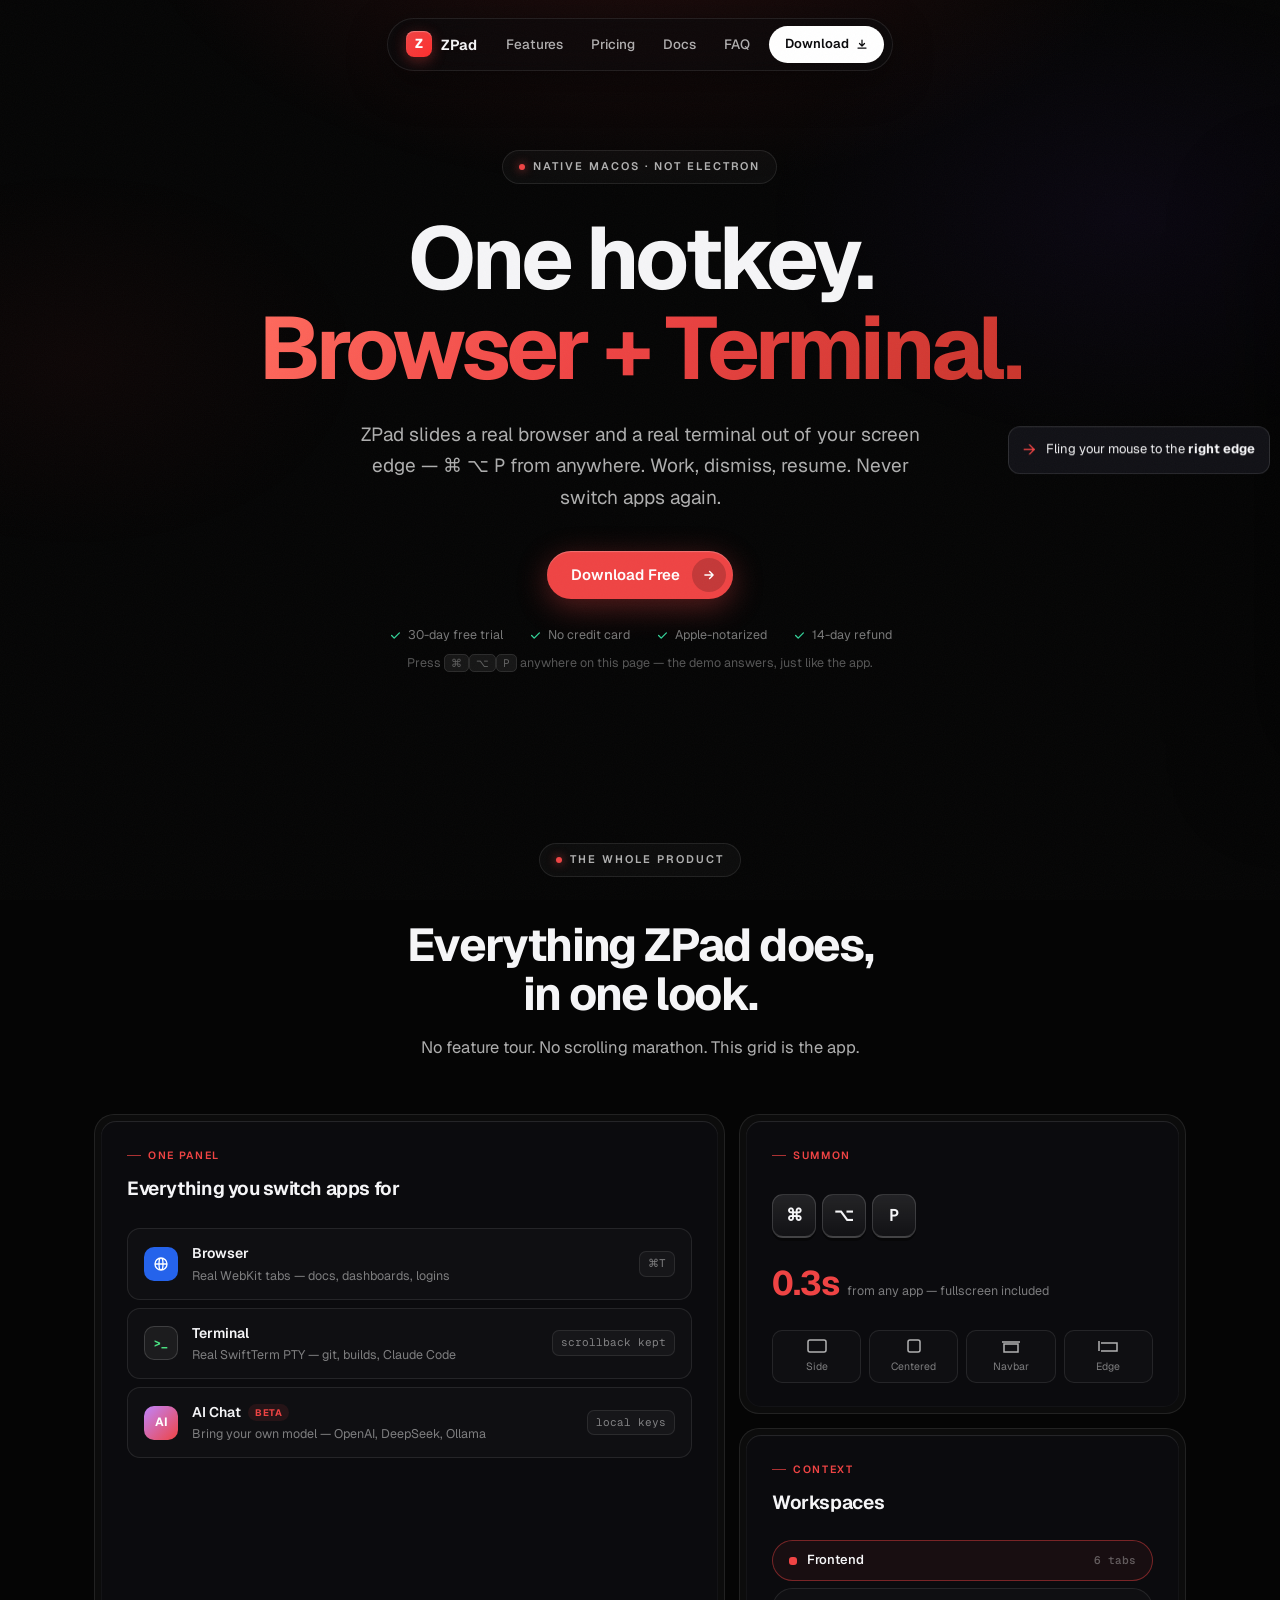
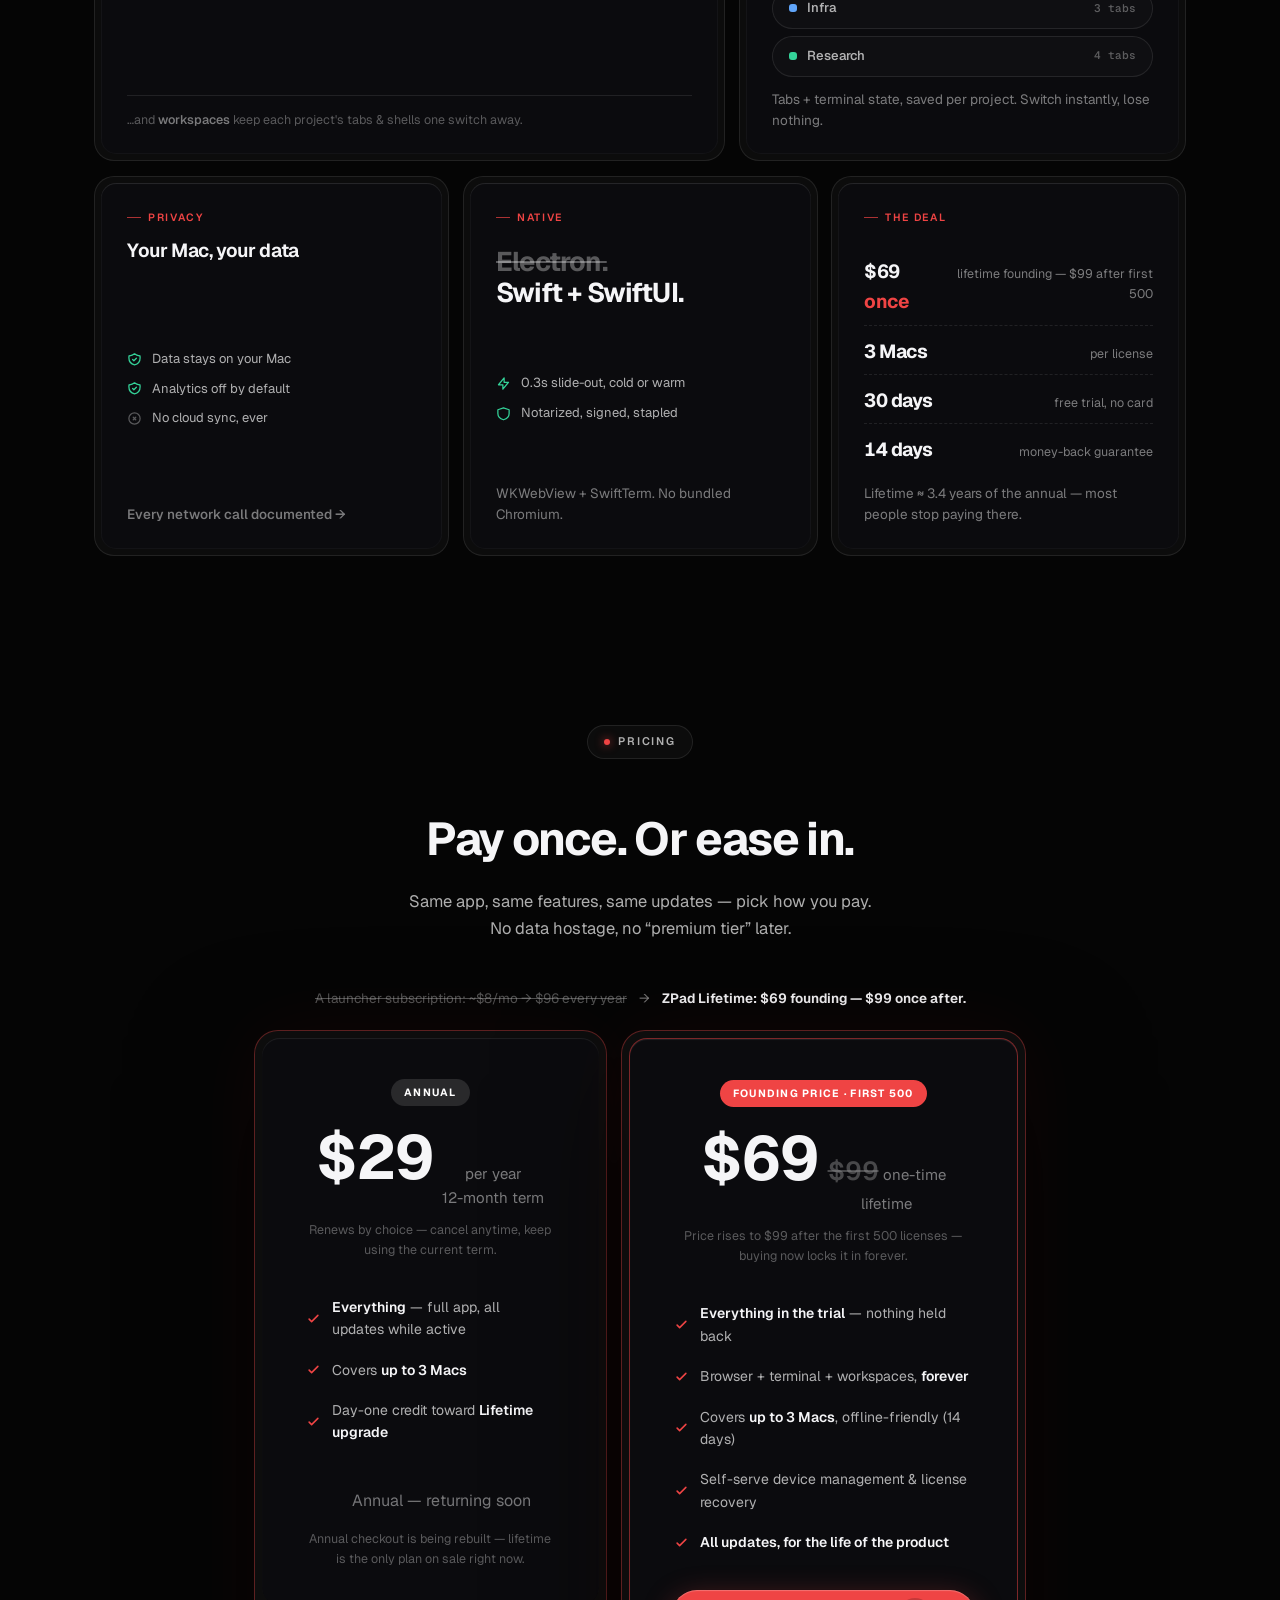
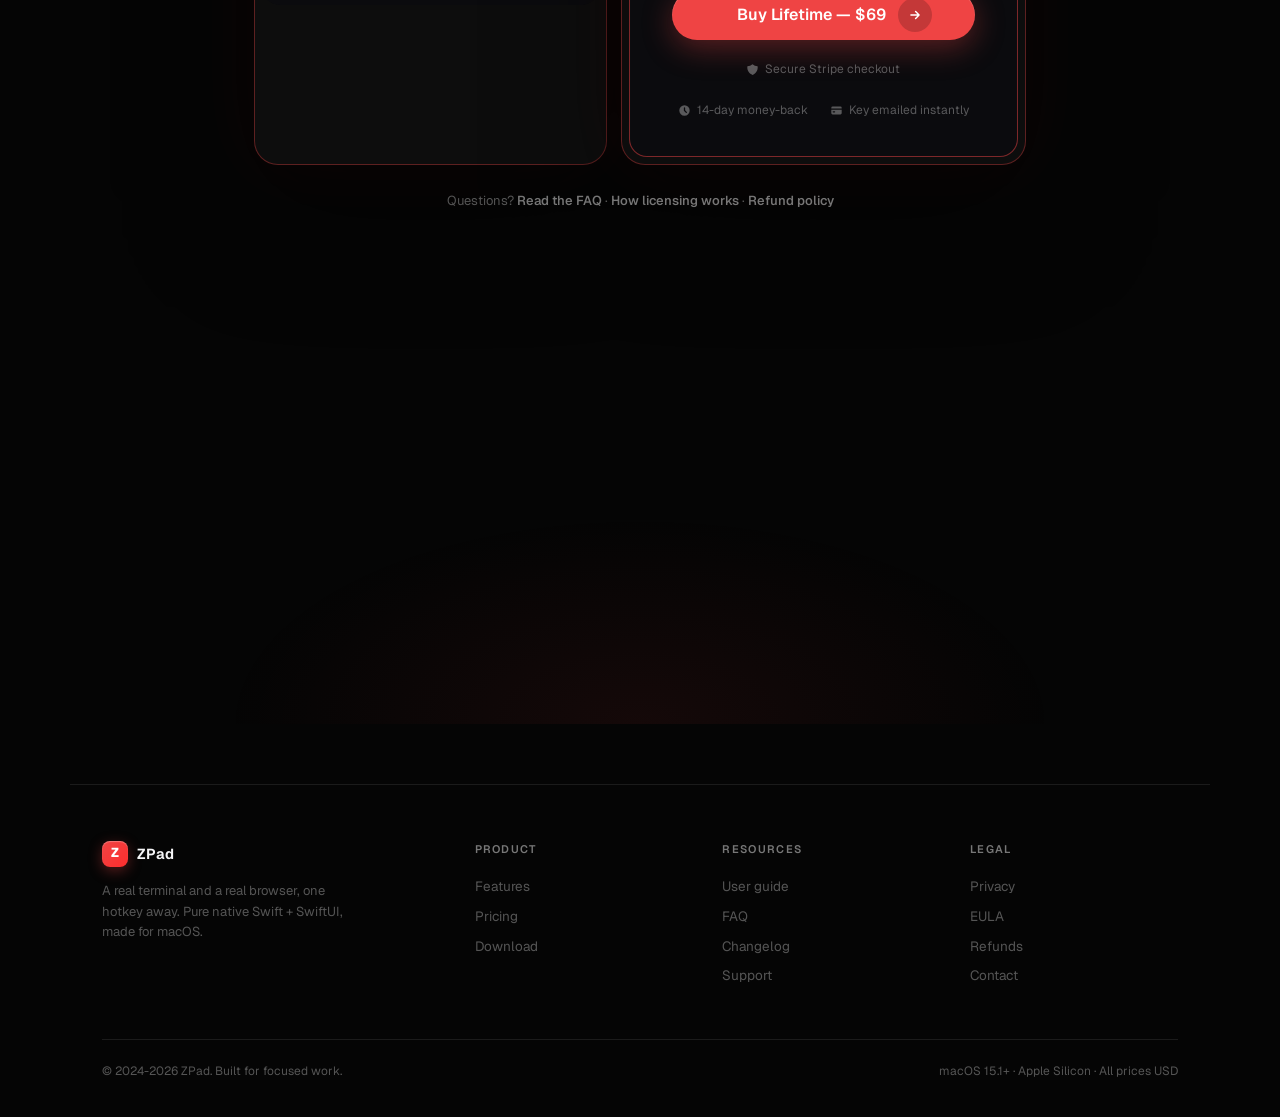
==== commit f091e2b5: "fix(pricing): align site with app-side finalized tiers — annual CTA disabled, $69 founding everywher" ====
--- a/index.html
+++ b/index.html
@@ -9,7 +9,7 @@
   <meta name="description" content="ZPad slides a real terminal and a real browser out of your screen edge with one hotkey (Cmd+Opt+P). Pure native Swift + SwiftUI for macOS 15+. Not Electron." />
   <meta name="author" content="ZPad" />
   <meta name="keywords" content="ZPad, macOS terminal, macOS browser, focus panel, status bar app, SwiftTerm, WKWebView, productivity, hotkey panel, workspace" />
-  <link rel="canonical" href="https://zpad.wangyitu.tech/" />
+  <link rel="canonical" href="https://zpad.app/" />
   <link rel="icon" type="image/svg+xml" href="data:image/svg+xml,<svg xmlns='http://www.w3.org/2000/svg' viewBox='0 0 100 100'><rect width='100' height='100' rx='22' fill='%23ef4444'/><text x='50' y='72' font-size='62' font-family='-apple-system,sans-serif' font-weight='800' fill='white' text-anchor='middle'>Z</text></svg>" />
 
   <!-- Open Graph -->
@@ -40,16 +40,10 @@
     "description": "A real terminal and a real browser that slide out of your screen edge with one hotkey. Pure native Swift + SwiftUI. Not Electron.",
     "offers": [{
       "@type": "Offer",
-      "name": "Annual License",
-      "price": "29",
+      "name": "Lifetime License",
+      "price": "69",
       "priceCurrency": "USD",
-      "description": "12-month license, renews by choice. Free 30-day trial."
-    }, {
-      "@type": "Offer",
-      "name": "Lifetime License",
-      "price": "99",
-      "priceCurrency": "USD",
-      "description": "One-time lifetime license. Free 30-day trial."
+      "description": "One-time lifetime license, founding price for the first 500 (then $99). Free 30-day trial."
     }],
     "creator": { "@type": "Person", "name": "ZPad" },
     "softwareVersion": "1.0.1"
@@ -61,7 +55,7 @@
     "@type": "FAQPage",
     "mainEntity": [
       { "@type": "Question", "name": "Is there a free trial?", "acceptedAnswer": { "@type": "Answer", "text": "Yes. ZPad comes with a 30-day, fully functional free trial. No credit card required." } },
-      { "@type": "Question", "name": "How much does ZPad cost?", "acceptedAnswer": { "@type": "Answer", "text": "$29/year, or $99 once for a lifetime license (founding price $69 for the first 500). Each license covers up to 3 Macs, with a 14-day money-back guarantee." } },
+      { "@type": "Question", "name": "How much does ZPad cost?", "acceptedAnswer": { "@type": "Answer", "text": "$69 once for a lifetime license (founding price for the first 500, then $99). Each license covers up to 3 Macs, with a 14-day money-back guarantee." } },
       { "@type": "Question", "name": "Which Macs does ZPad support?", "acceptedAnswer": { "@type": "Answer", "text": "macOS 15.1 (Sequoia) or later on Apple Silicon (arm64)." } },
       { "@type": "Question", "name": "Is ZPad an Electron app?", "acceptedAnswer": { "@type": "Answer", "text": "No. Native Swift + SwiftUI, WKWebView browser, real SwiftTerm terminal. Notarized builds." } },
       { "@type": "Question", "name": "Can I get a refund?", "acceptedAnswer": { "@type": "Answer", "text": "Full refund within 14 days, no questions asked." } }
@@ -1271,7 +1265,7 @@
         <div class="shell"><div class="core">
           <span class="b-tag">The deal</span>
           <div class="stat-rows">
-            <div class="stat-row"><span class="sv">$99 <em>once</em></span><span class="sl">lifetime — or $29/year</span></div>
+            <div class="stat-row"><span class="sv">$69 <em>once</em></span><span class="sl">lifetime founding — $99 after first 500</span></div>
             <div class="stat-row"><span class="sv">3 Macs</span><span class="sl">per license</span></div>
             <div class="stat-row"><span class="sv">30 days</span><span class="sl">free trial, no card</span></div>
             <div class="stat-row"><span class="sv">14 days</span><span class="sl">money-back guarantee</span></div>
@@ -1292,7 +1286,7 @@
     <div class="price-anchor reveal">
       <span class="was">A launcher subscription: ~$8/mo → $96 every year</span>
       <span>→</span>
-      <span class="now">ZPad Lifetime: $99, once.</span>
+      <span class="now">ZPad Lifetime: $69 founding — $99 once after.</span>
     </div>
     <!-- TODO(stripe): before launch, recreate prices in Stripe ($29/yr sub + $99 lifetime + $69 founding one-time) and regenerate the two payment links -->
     <div class="price-cards reveal reveal-d1">
@@ -1309,10 +1303,11 @@
             <li><svg fill="none" stroke="currentColor" viewBox="0 0 24 24"><path stroke-linecap="round" stroke-linejoin="round" stroke-width="2.5" d="M5 13l4 4L19 7"/></svg><span>Covers <b>up to 3 Macs</b></span></li>
             <li><svg fill="none" stroke="currentColor" viewBox="0 0 24 24"><path stroke-linecap="round" stroke-linejoin="round" stroke-width="2.5" d="M5 13l4 4L19 7"/></svg><span>Day-one credit toward <b>Lifetime upgrade</b></span></li>
           </ul>
-          <a class="btn-primary price-cta" href="https://buy.stripe.com/14A00j8yv3cQ0Sm5cS9fW01" rel="noopener" target="blank" style="background:rgba(255,255,255,0.12);">
-            Start Annual — $29
+          <span class="price-cta" style="pointer-events:none;opacity:.45;cursor:default;">
+            Annual — returning soon
             <span class="ic"><svg fill="none" stroke="currentColor" viewBox="0 0 24 24"><path stroke-linecap="round" stroke-linejoin="round" stroke-width="2.5" d="M5 12h14m0 0l-6-6m6 6l-6 6"/></svg></span>
-          </a>
+          </span>
+          <p class="price-note" style="margin-top:8px;">Annual checkout is being rebuilt — lifetime is the only plan on sale right now.</p>
         </div>
       </div>
       <div class="price-card-hero-shell">
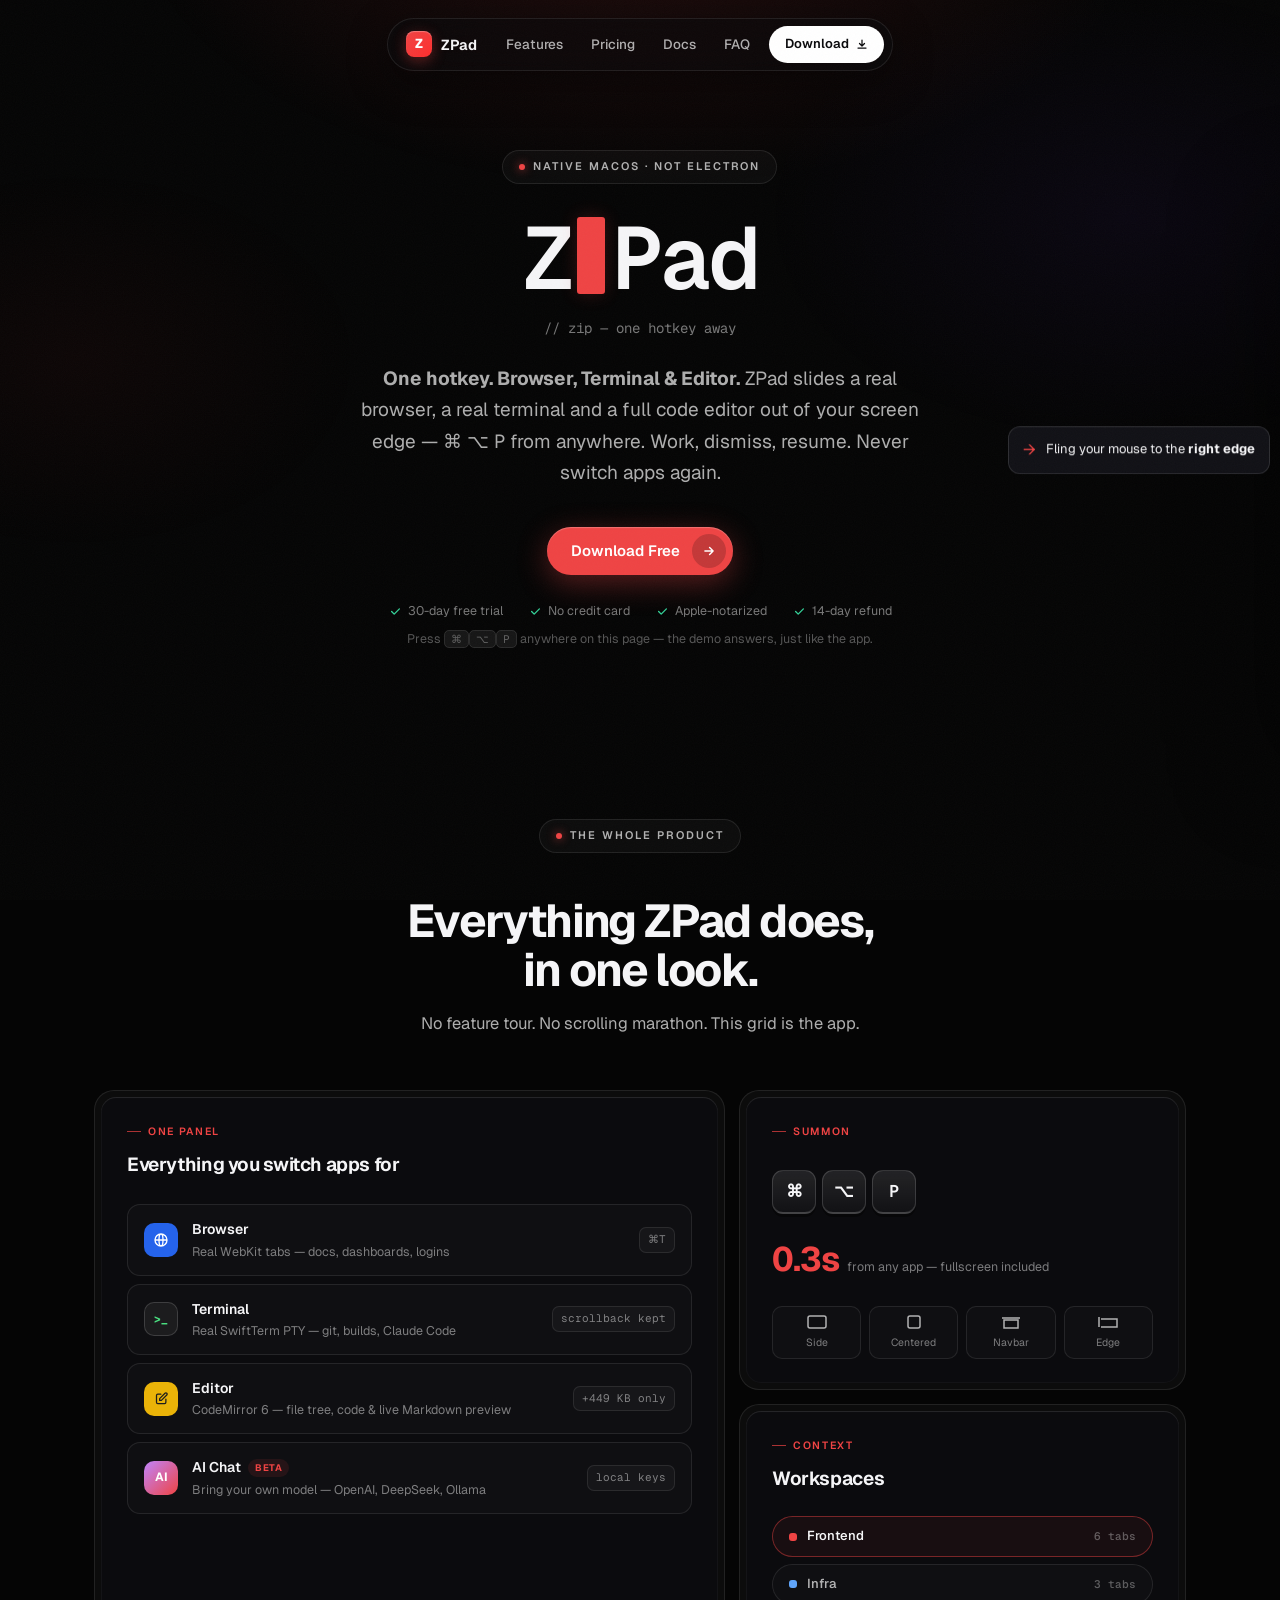
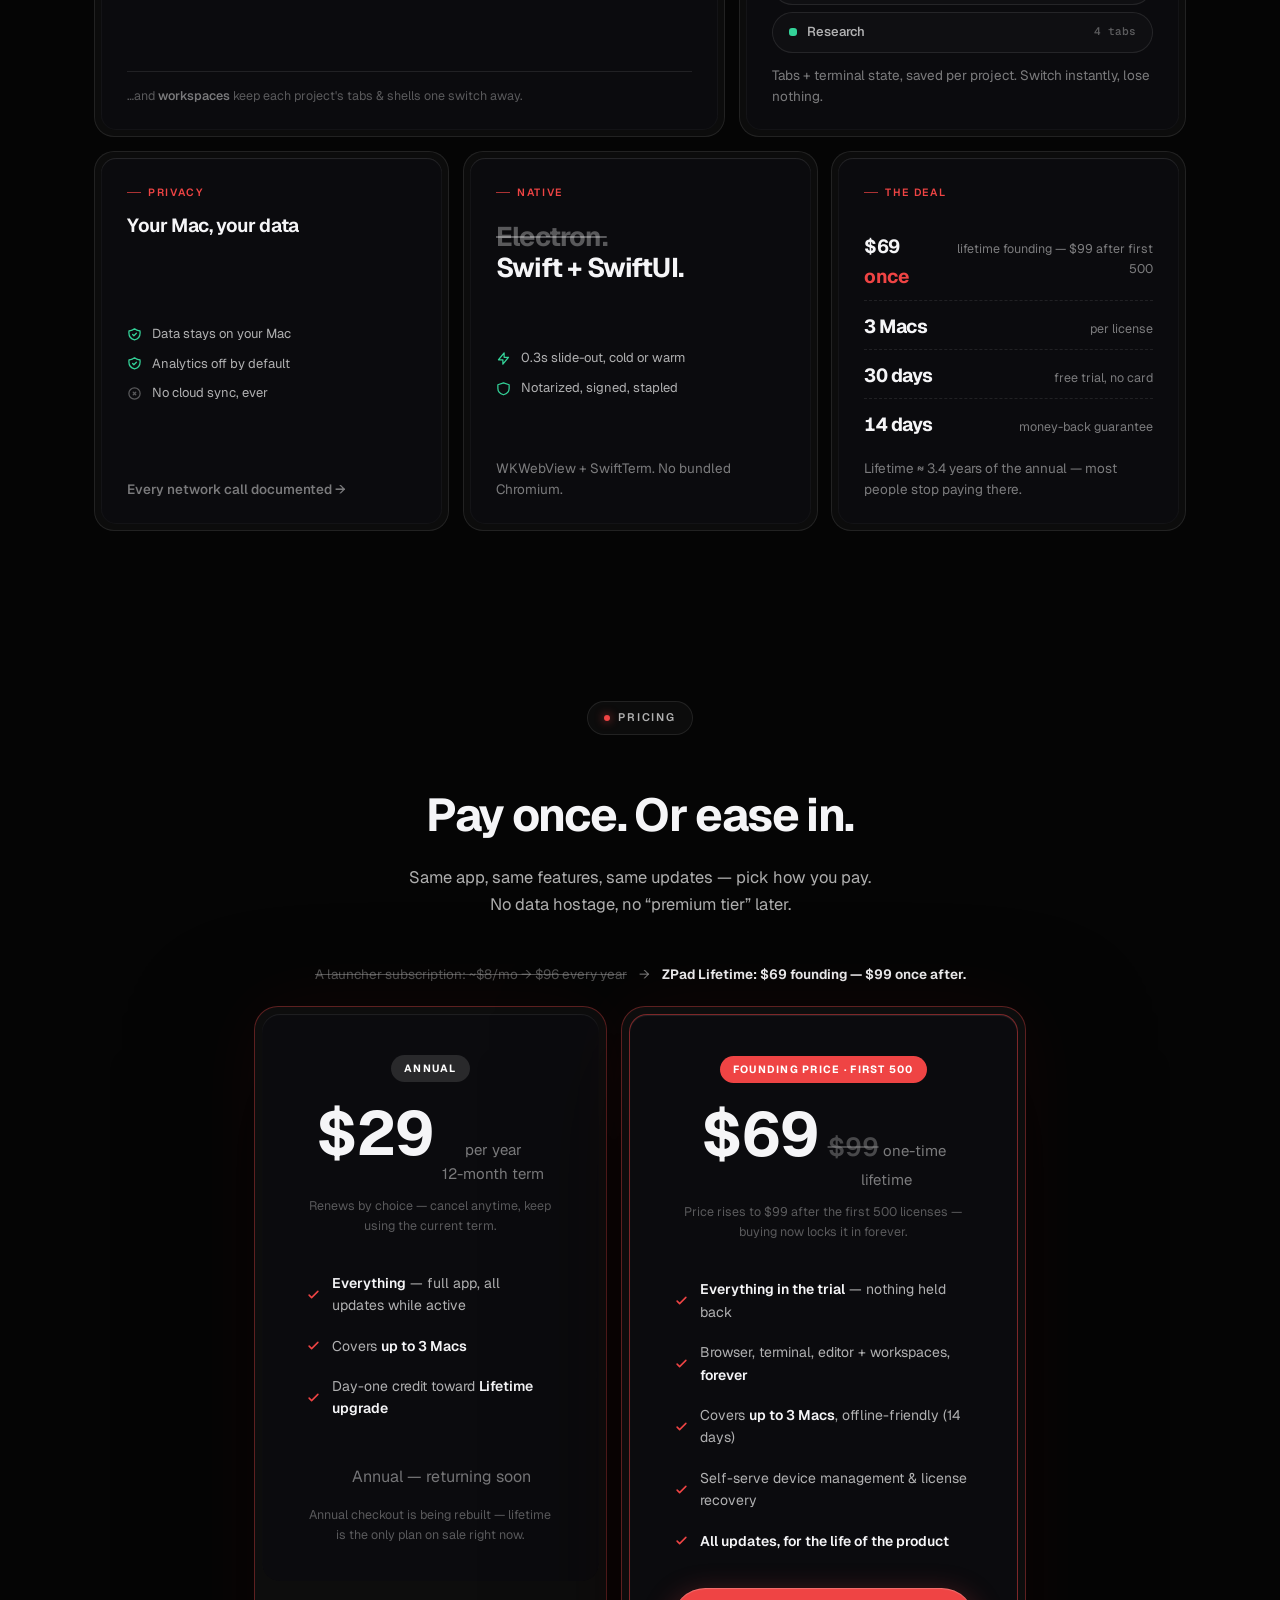
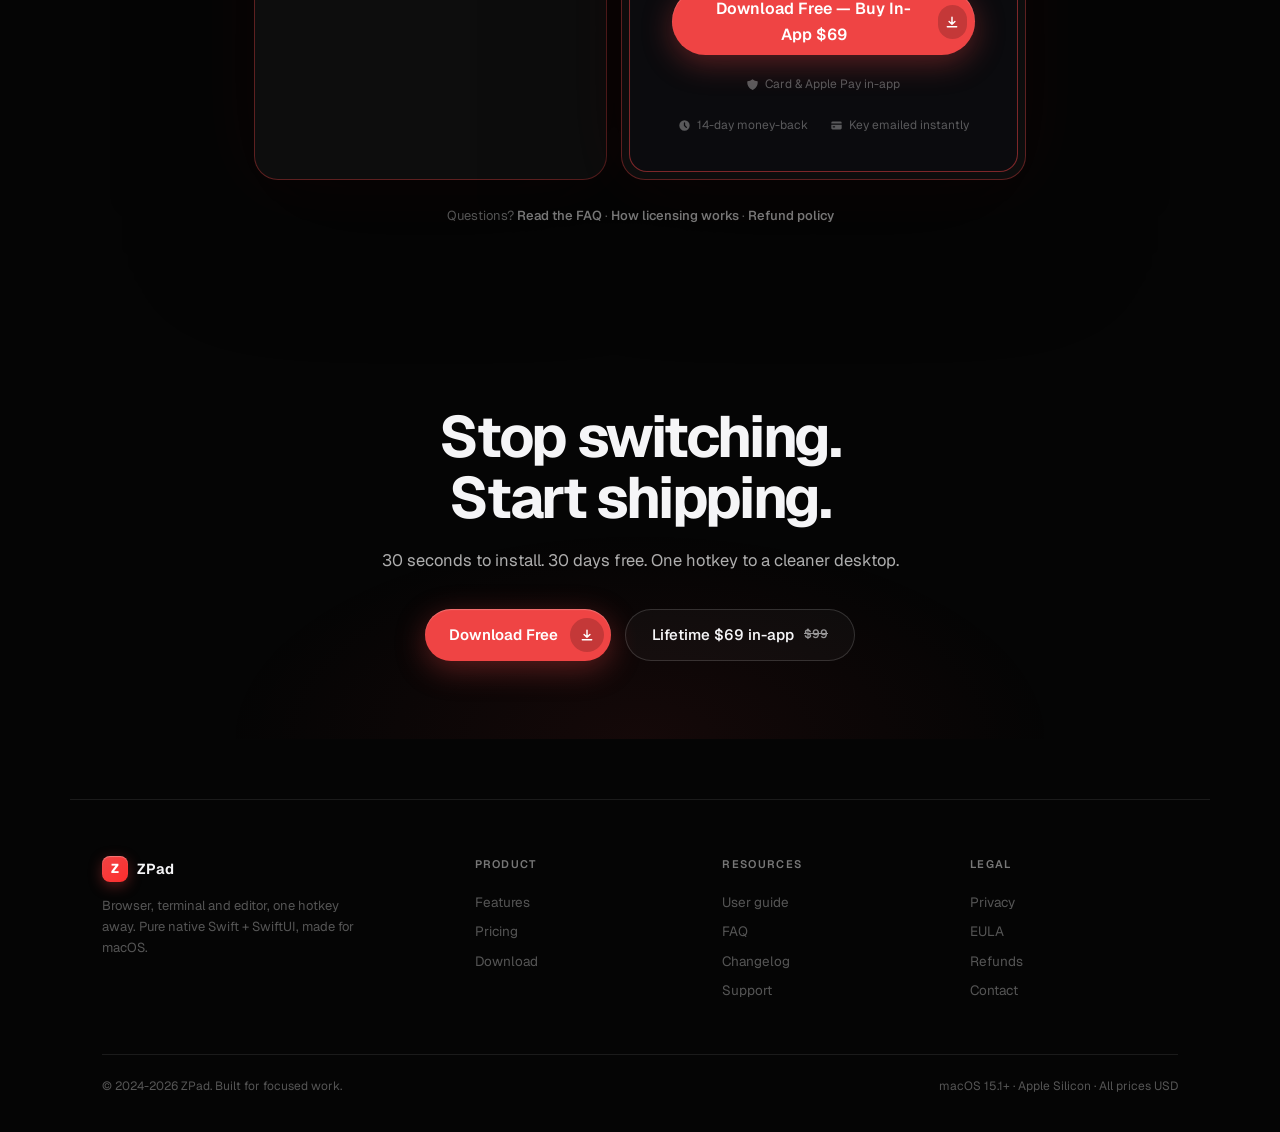
==== commit 76b93c3f: "feat(hero): The Open Z typewriter headline + hidden GitHub download relay + in-app-only purchase - h" ====
--- a/index.html
+++ b/index.html
@@ -5,25 +5,25 @@
   <meta name="viewport" content="width=device-width, initial-scale=1.0, viewport-fit=cover" />
   <meta name="theme-color" content="#050505" />
 
-  <title>ZPad | Terminal + Browser, One Hotkey Away</title>
-  <meta name="description" content="ZPad slides a real terminal and a real browser out of your screen edge with one hotkey (Cmd+Opt+P). Pure native Swift + SwiftUI for macOS 15+. Not Electron." />
+  <title>ZPad | Browser, Terminal &amp; Editor — One Hotkey Away</title>
+  <meta name="description" content="ZPad slides a real browser, a real terminal and a CodeMirror editor out of your screen edge with one hotkey (Cmd+Opt+P). Pure native Swift + SwiftUI for macOS 15+. Not Electron." />
   <meta name="author" content="ZPad" />
-  <meta name="keywords" content="ZPad, macOS terminal, macOS browser, focus panel, status bar app, SwiftTerm, WKWebView, productivity, hotkey panel, workspace" />
+  <meta name="keywords" content="ZPad, macOS terminal, macOS browser, code editor, markdown editor, focus panel, status bar app, SwiftTerm, WKWebView, CodeMirror, productivity, hotkey panel, workspace" />
   <link rel="canonical" href="https://zpad.app/" />
   <link rel="icon" type="image/svg+xml" href="data:image/svg+xml,<svg xmlns='http://www.w3.org/2000/svg' viewBox='0 0 100 100'><rect width='100' height='100' rx='22' fill='%23ef4444'/><text x='50' y='72' font-size='62' font-family='-apple-system,sans-serif' font-weight='800' fill='white' text-anchor='middle'>Z</text></svg>" />
 
   <!-- Open Graph -->
   <meta property="og:type" content="website" />
   <meta property="og:site_name" content="ZPad" />
-  <meta property="og:title" content="ZPad | Terminal + Browser, One Hotkey Away" />
-  <meta property="og:description" content="A real terminal and a real browser, one hotkey away. Pure native Swift + SwiftUI for macOS 15+. Not Electron." />
-  <meta property="og:url" content="https://zpad.wangyitu.tech/" />
+  <meta property="og:title" content="ZPad | Browser, Terminal &amp; Editor — One Hotkey Away" />
+  <meta property="og:description" content="A real browser, a real terminal and a code editor, one hotkey away. Pure native Swift + SwiftUI for macOS 15+. Not Electron." />
+  <meta property="og:url" content="https://zpad.app/" />
   <meta property="og:locale" content="en_US" />
 
   <!-- Twitter -->
   <meta name="twitter:card" content="summary_large_image" />
-  <meta name="twitter:title" content="ZPad | Terminal + Browser, One Hotkey Away" />
-  <meta name="twitter:description" content="A real terminal and a real browser, one hotkey away. Pure native Swift + SwiftUI for macOS 15+." />
+  <meta name="twitter:title" content="ZPad | Browser, Terminal &amp; Editor — One Hotkey Away" />
+  <meta name="twitter:description" content="A real browser, a real terminal and a code editor, one hotkey away. Pure native Swift + SwiftUI for macOS 15+." />
 
   <link rel="preconnect" href="https://fonts.googleapis.com" />
   <link rel="preconnect" href="https://fonts.gstatic.com" crossorigin />
@@ -37,7 +37,7 @@
     "name": "ZPad",
     "applicationCategory": "DeveloperApplication",
     "operatingSystem": "macOS 15.1+",
-    "description": "A real terminal and a real browser that slide out of your screen edge with one hotkey. Pure native Swift + SwiftUI. Not Electron.",
+    "description": "A real browser, a real terminal and a lightweight code editor that slide out of your screen edge with one hotkey. Pure native Swift + SwiftUI. Not Electron.",
     "offers": [{
       "@type": "Offer",
       "name": "Lifetime License",
@@ -236,6 +236,31 @@
       background: linear-gradient(120deg, #ff6b5e 0%, var(--accent) 45%, #c9352c 100%);
       -webkit-background-clip: text; background-clip: text; color: transparent;
     }
+    /* —— The Open Z 打字机品牌时刻（与 App 主页同一套动效规格）—— */
+    h1.zhero {
+      font-family: 'Geist Mono', monospace;
+      font-weight: 600;
+      margin-bottom: 14px;
+    }
+    .zh-mid { color: var(--accent); text-shadow: 0 0 26px var(--accent-glow); }
+    .zh-caret {
+      display: inline-block; width: 0.54ch; height: 0.88em; margin: 0 0.06em;
+      background: var(--accent); border-radius: 3px; vertical-align: -0.06em;
+      box-shadow: 0 0 18px var(--accent-glow);
+      animation: zh-blink 1.1s steps(1) infinite;
+    }
+    @keyframes zh-blink { 0%, 55% { opacity: 1; } 56%, 100% { opacity: 0; } }
+    .zh-caption {
+      font-family: 'Geist Mono', monospace;
+      font-size: 14px; color: var(--text-tertiary);
+      height: 22px; margin-bottom: 24px;
+      transition: opacity 0.32s ease-out; opacity: 0;
+    }
+    .zh-caption.show { opacity: 1; }
+    @media (prefers-reduced-motion: reduce) {
+      .zh-caret { animation: none; opacity: 0.35; }
+      .zh-caption { transition: none; }
+    }
     .hero-sub {
       font-size: clamp(16px, 2vw, 19px);
       color: var(--text-secondary);
@@ -1009,9 +1034,13 @@
   <!-- ============ Hero ============ -->
   <section class="hero">
     <span class="eyebrow reveal"><span class="dot"></span>Native macOS · Not Electron</span>
-    <h1 class="reveal reveal-d1">One hotkey.<br><span class="grad">Browser + Terminal.</span></h1>
+    <h1 class="zhero reveal reveal-d1" id="zhero" aria-label="ZPad">
+      <span class="zh-z">Z</span><span class="zh-mid" id="zhMid"></span><span class="zh-caret" aria-hidden="true"></span><span class="zh-pad">Pad</span>
+    </h1>
+    <div class="zh-caption reveal reveal-d1" id="zhCaption" aria-hidden="true"></div>
     <p class="hero-sub reveal reveal-d2">
-      ZPad slides a real browser and a real terminal out of your screen edge —
+      <strong>One hotkey. Browser, Terminal &amp; Editor.</strong>
+      ZPad slides a real browser, a real terminal and a full code editor out of your screen edge —
       <kbd>⌘</kbd> <kbd>⌥</kbd> <kbd>P</kbd> from anywhere. Work, dismiss, resume. Never switch apps again.
     </p>
     <div class="hero-cta reveal reveal-d2">
@@ -1190,6 +1219,14 @@
                 <div class="t-sub">Real SwiftTerm PTY — git, builds, Claude Code</div>
               </div>
               <span class="t-key">scrollback kept</span>
+            </div>
+            <div class="type-row">
+              <span class="type-ic" style="background:#eab308;color:#1c1c1e"><svg width="15" height="15" fill="none" stroke="currentColor" viewBox="0 0 24 24"><path stroke-linecap="round" stroke-linejoin="round" stroke-width="2" d="M11 5H6a2 2 0 00-2 2v11a2 2 0 002 2h11a2 2 0 002-2v-5m-1.414-9.414a2 2 0 112.828 2.828L11.828 15H9v-2.828l8.586-8.586z"/></svg></span>
+              <div>
+                <div class="t-name">Editor</div>
+                <div class="t-sub">CodeMirror 6 — file tree, code &amp; live Markdown preview</div>
+              </div>
+              <span class="t-key">+449 KB only</span>
             </div>
             <div class="type-row">
               <span class="type-ic" style="background:linear-gradient(135deg,#c084fc,#ef4444)">AI</span>
@@ -1320,17 +1357,17 @@
           <p class="price-note">Price rises to $99 after the first 500 licenses — buying now locks it in forever.</p>
           <ul class="price-feats">
             <li><svg fill="none" stroke="currentColor" viewBox="0 0 24 24"><path stroke-linecap="round" stroke-linejoin="round" stroke-width="2.5" d="M5 13l4 4L19 7"/></svg><span><b>Everything in the trial</b> — nothing held back</span></li>
-            <li><svg fill="none" stroke="currentColor" viewBox="0 0 24 24"><path stroke-linecap="round" stroke-linejoin="round" stroke-width="2.5" d="M5 13l4 4L19 7"/></svg><span>Browser + terminal + workspaces, <b>forever</b></span></li>
+            <li><svg fill="none" stroke="currentColor" viewBox="0 0 24 24"><path stroke-linecap="round" stroke-linejoin="round" stroke-width="2.5" d="M5 13l4 4L19 7"/></svg><span>Browser, terminal, editor + workspaces, <b>forever</b></span></li>
             <li><svg fill="none" stroke="currentColor" viewBox="0 0 24 24"><path stroke-linecap="round" stroke-linejoin="round" stroke-width="2.5" d="M5 13l4 4L19 7"/></svg><span>Covers <b>up to 3 Macs</b>, offline-friendly (14 days)</span></li>
             <li><svg fill="none" stroke="currentColor" viewBox="0 0 24 24"><path stroke-linecap="round" stroke-linejoin="round" stroke-width="2.5" d="M5 13l4 4L19 7"/></svg><span>Self-serve device management &amp; license recovery</span></li>
             <li><svg fill="none" stroke="currentColor" viewBox="0 0 24 24"><path stroke-linecap="round" stroke-linejoin="round" stroke-width="2.5" d="M5 13l4 4L19 7"/></svg><span><b>All updates, for the life of the product</b></span></li>
           </ul>
-          <a class="btn-primary price-cta" href="https://buy.stripe.com/14A00j8yv3cQ0Sm5cS9fW01" rel="noopener" target="_blank">
-            Buy Lifetime — $69
-            <span class="ic"><svg fill="none" stroke="currentColor" viewBox="0 0 24 24"><path stroke-linecap="round" stroke-linejoin="round" stroke-width="2.5" d="M5 12h14m0 0l-6-6m6 6l-6 6"/></svg></span>
+          <a class="btn-primary price-cta" href="download.html" rel="noopener">
+            Download Free — Buy In-App $69
+            <span class="ic"><svg fill="none" stroke="currentColor" viewBox="0 0 24 24"><path stroke-linecap="round" stroke-linejoin="round" stroke-width="2.5" d="M12 4v12m0 0l-5-5m5 5l5-5M4 20h16"/></svg></span>
           </a>
           <div class="price-trust">
-            <span><svg fill="currentColor" viewBox="0 0 20 20"><path fill-rule="evenodd" d="M2.166 4.999A11.954 11.954 0 0010 1.944 11.954 11.954 0 0017.834 5c.11.65.166 1.32.166 2.001 0 5.225-3.34 9.67-8 11.317C5.34 16.67 2 12.225 2 7c0-.682.057-1.35.166-2.001z" clip-rule="evenodd"/></svg>Secure Stripe checkout</span>
+            <span><svg fill="currentColor" viewBox="0 0 20 20"><path fill-rule="evenodd" d="M2.166 4.999A11.954 11.954 0 0010 1.944 11.954 11.954 0 0017.834 5c.11.65.166 1.32.166 2.001 0 5.225-3.34 9.67-8 11.317C5.34 16.67 2 12.225 2 7c0-.682.057-1.35.166-2.001z" clip-rule="evenodd"/></svg>Card &amp; Apple Pay in-app</span>
             <span><svg fill="currentColor" viewBox="0 0 20 20"><path fill-rule="evenodd" d="M10 18a8 8 0 100-16 8 8 0 000 16zm1-12a1 1 0 10-2 0v4a1 1 0 00.293.707l2.828 2.829a1 1 0 101.415-1.415L11 9.586V6z" clip-rule="evenodd"/></svg>14-day money-back</span>
             <span><svg fill="currentColor" viewBox="0 0 20 20"><path fill-rule="evenodd" d="M4 4a2 2 0 00-2 2v1h16V6a2 2 0 00-2-2H4zM2 9v5a2 2 0 002 2h12a2 2 0 002-2V9H2zm2 3a1 1 0 011-1h2a1 1 0 110 2H5a1 1 0 01-1-1z" clip-rule="evenodd"/></svg>Key emailed instantly</span>
           </div>
@@ -1349,7 +1386,7 @@
         Download Free
         <span class="ic"><svg fill="none" stroke="currentColor" viewBox="0 0 24 24"><path stroke-linecap="round" stroke-linejoin="round" stroke-width="2.5" d="M12 4v12m0 0l-5-5m5 5l5-5M4 20h16"/></svg></span>
       </a>
-      <a class="btn-ghost" href="https://buy.stripe.com/14A00j8yv3cQ0Sm5cS9fW01" target="_blank" rel="noopener">Buy Lifetime — $69 <span style="opacity:.6;text-decoration:line-through;font-size:12px;">$99</span></a>
+      <a class="btn-ghost" href="download.html" rel="noopener">Lifetime $69 in-app <span style="opacity:.6;text-decoration:line-through;font-size:12px;">$99</span></a>
     </div>
   </section>
 
@@ -1363,7 +1400,7 @@
         <div class="brand-logo">Z</div>
         <span class="brand-name">ZPad</span>
       </div>
-      <p>A real terminal and a real browser, one hotkey away. Pure native Swift + SwiftUI, made for macOS.</p>
+      <p>Browser, terminal and editor, one hotkey away. Pure native Swift + SwiftUI, made for macOS.</p>
     </div>
     <div class="foot-col">
       <h4>Product</h4>
@@ -1383,7 +1420,7 @@
       <a href="privacy.html">Privacy</a>
       <a href="eula.html">EULA</a>
       <a href="refund.html">Refunds</a>
-      <a href="mailto:hello@zpad.wangyitu.tech">Contact</a>
+      <a href="mailto:hello@zpad.app">Contact</a>
     </div>
   </div>
   <div class="foot-bottom">
@@ -1568,7 +1605,7 @@
   } else if (url.includes('developer.apple.com') || url.includes('apple.com')) {
     webFrame.innerHTML = applePage();
   } else if (url.includes('swift.org')) {
-    webFrame.innerHTML = docsPage('Swift.org', 'A powerful open-source language from Apple.', 'swift');
+    webFrame.innerHTML = docsPage('Swift.org', 'A powerful language from Apple.', 'swift');
   } else if (url.includes('chatgpt.com') || url.includes('openai.com')) {
     webFrame.innerHTML = chatgptPage();
   } else if (url.includes('zpad')) {
@@ -1733,7 +1770,7 @@
     'HomepageView.swift': 'Sidebar + web view + terminal + favorites',
     'Constants.swift': 'DesignConstants + UserDefaultsKey',
     'Terminal': 'TerminalContainerView (SwiftTerm wrapper)',
-    'README.md': '# ZPad — Terminal + Browser, one hotkey away'
+    'README.md': '# ZPad — Browser, Terminal & Editor, one hotkey away'
   }
 };
 
@@ -1830,7 +1867,7 @@
       '<span class="t-acc">      | |_| | |_| | |_|  _ < (_| \\__ \\ |_</span>',
       '<span class="t-acc">      |____/ \\__,_|\\__|_| \\_\\__,_|___/\\__|</span>',
       '',
-      '  <span class="t-yel">Terminal + Browser, one hotkey away.</span>',
+      '  <span class="t-yel">Browser, Terminal & Editor, one hotkey away.</span>',
       '  macOS 15.1+ · Pure Swift + SwiftUI · Not Electron',
       '  <span class="t-dim">summon →</span> <span class="t-grn">Cmd + Opt + P</span>'
     ].join('\n');
@@ -2227,5 +2264,57 @@
 
 </script>
 
+<script>
+/* —— The Open Z 打字机（与 App ZHeroEngine 同一节奏参数）——
+   词库开放：每词一个真实卖点；整轮后定格纯 ZPad 呼吸 2.6s。
+   打字 42–92ms 抖动（人手节奏），删除 30ms（快于打字）。
+   prefers-reduced-motion → 静态 ZPad（初始标记即静止态）。 */
+(() => {
+  const WORDS = [
+    { mid: 'ip',  caption: '// zip — one hotkey away' },
+    { mid: 'ero', caption: '// zero switching, zero load' },
+    { mid: 'en',  caption: '// zen — stay in flow' },
+    { mid: 'ap',  caption: '// zap — open in a blink' },
+  ];
+  const TYPE_MIN = 42, TYPE_MAX = 92, DELETE_MS = 30;
+  const HOLD_WORD = 1500, CAPTION_FADE = 320, HOLD_Z = 650, REST = 2600;
+
+  const midEl = document.getElementById('zhMid');
+  const capEl = document.getElementById('zhCaption');
+  if (!midEl || !capEl) return;
+  if (matchMedia('(prefers-reduced-motion: reduce)').matches) return;
+
+  const jitter = (min, max) => min + Math.random() * (max - min);
+  const sleep = ms => new Promise(r => setTimeout(r, ms));
+
+  async function run() {
+    let i = 0;
+    for (;;) {
+      const { mid, caption } = WORDS[i];
+      for (const ch of mid) {
+        midEl.appendChild(Object.assign(document.createElement('span'), { textContent: ch }));
+        await sleep(jitter(TYPE_MIN, TYPE_MAX));
+      }
+      capEl.textContent = caption;
+      capEl.classList.add('show');
+      await sleep(HOLD_WORD);
+      capEl.classList.remove('show');
+      await sleep(CAPTION_FADE);
+      while (midEl.firstChild) {
+        midEl.lastChild.remove();
+        await sleep(DELETE_MS);
+      }
+      await sleep(HOLD_Z);
+      if (++i % WORDS.length === 0) await sleep(REST); // 定格：纯 ZPad
+    }
+  }
+
+  const io = new IntersectionObserver(entries => {
+    if (entries.some(e => e.isIntersecting)) { run(); io.disconnect(); }
+  }, { threshold: 0.4 });
+  io.observe(document.getElementById('zhero'));
+})();
+</script>
+
 </body>
 </html>
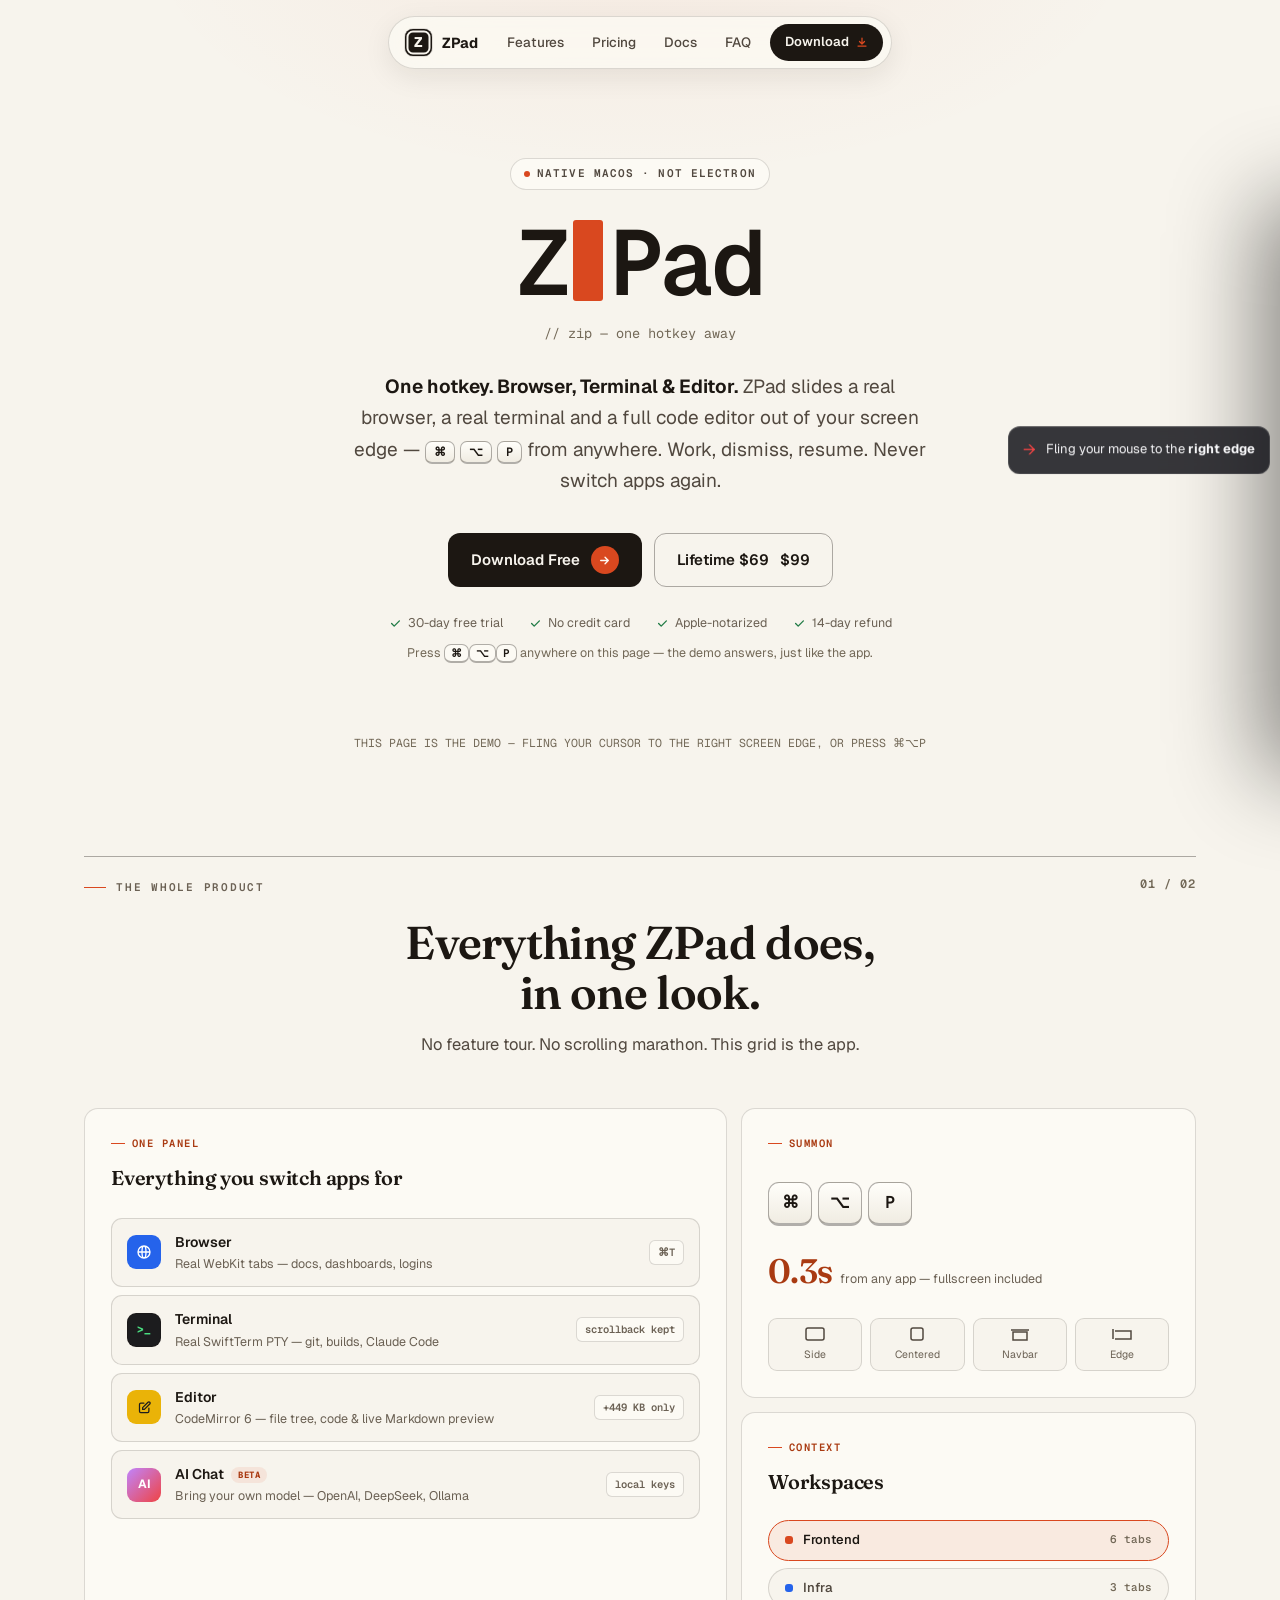
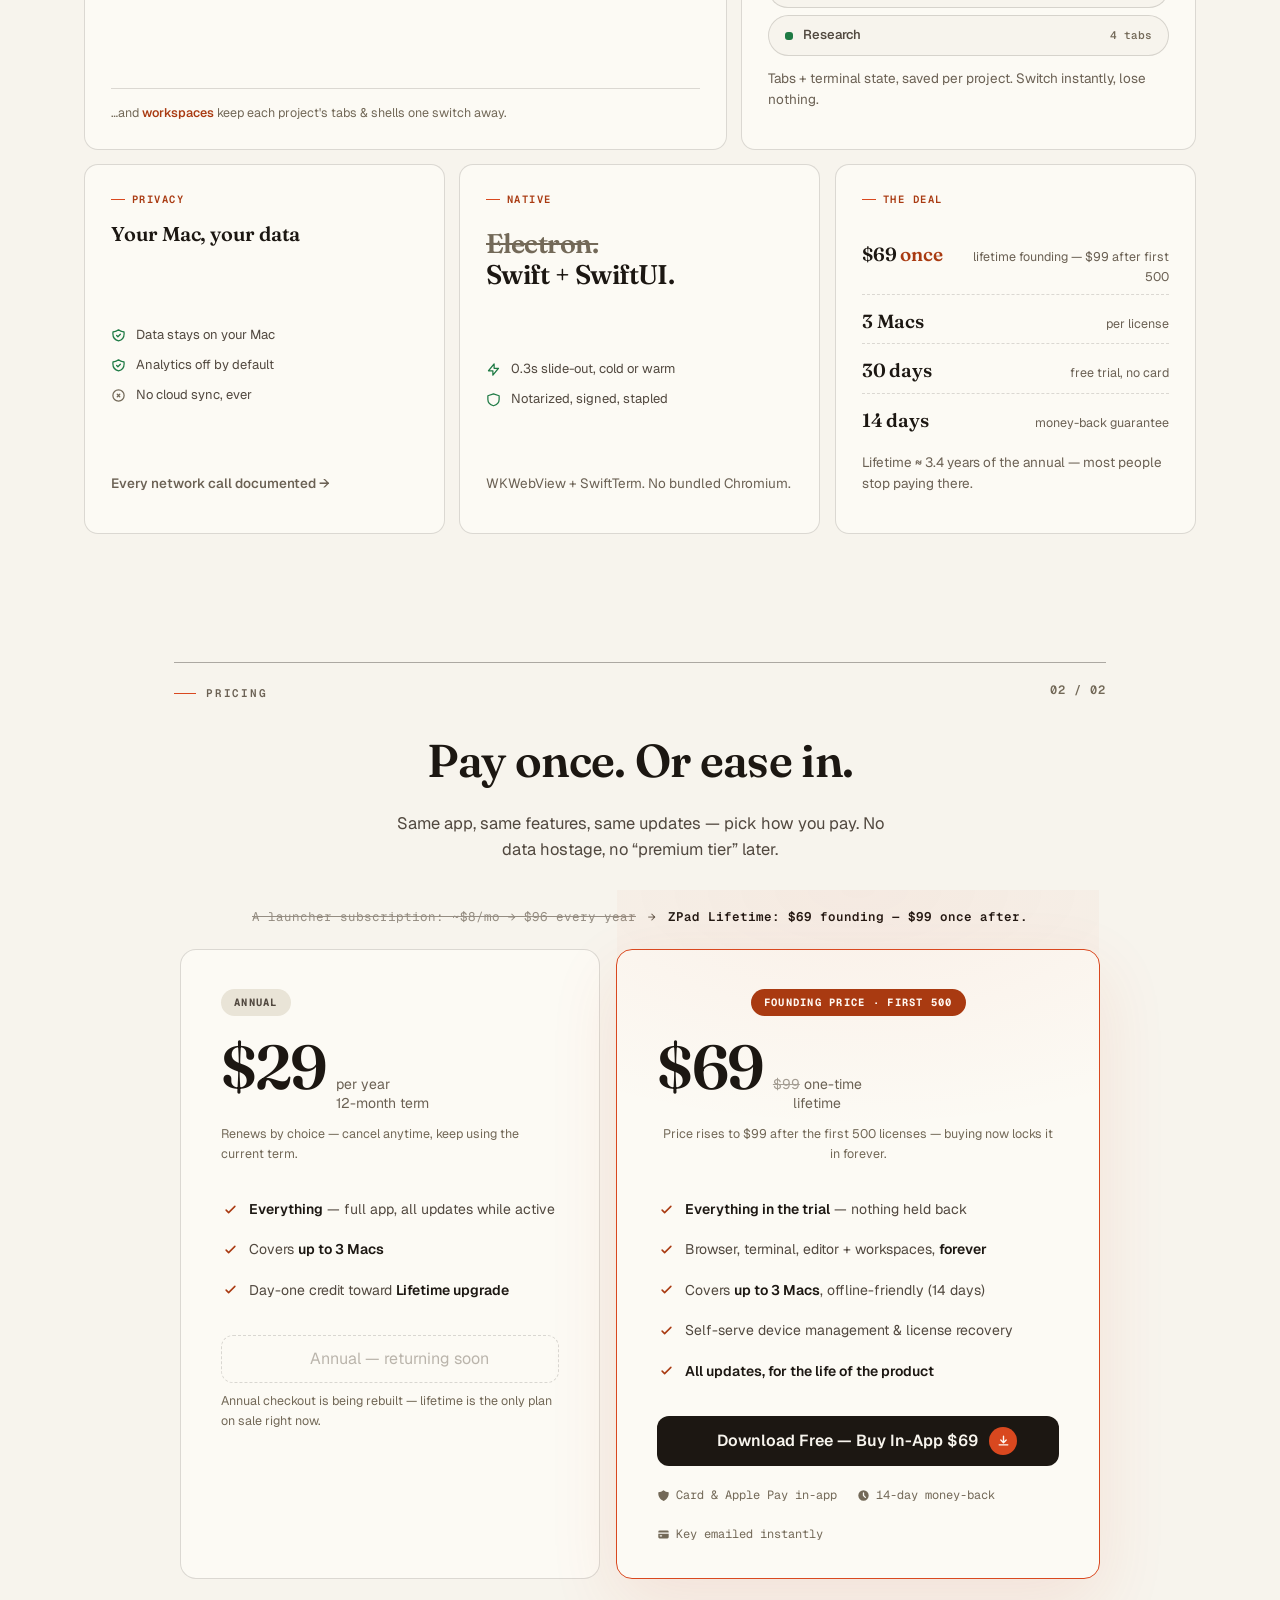
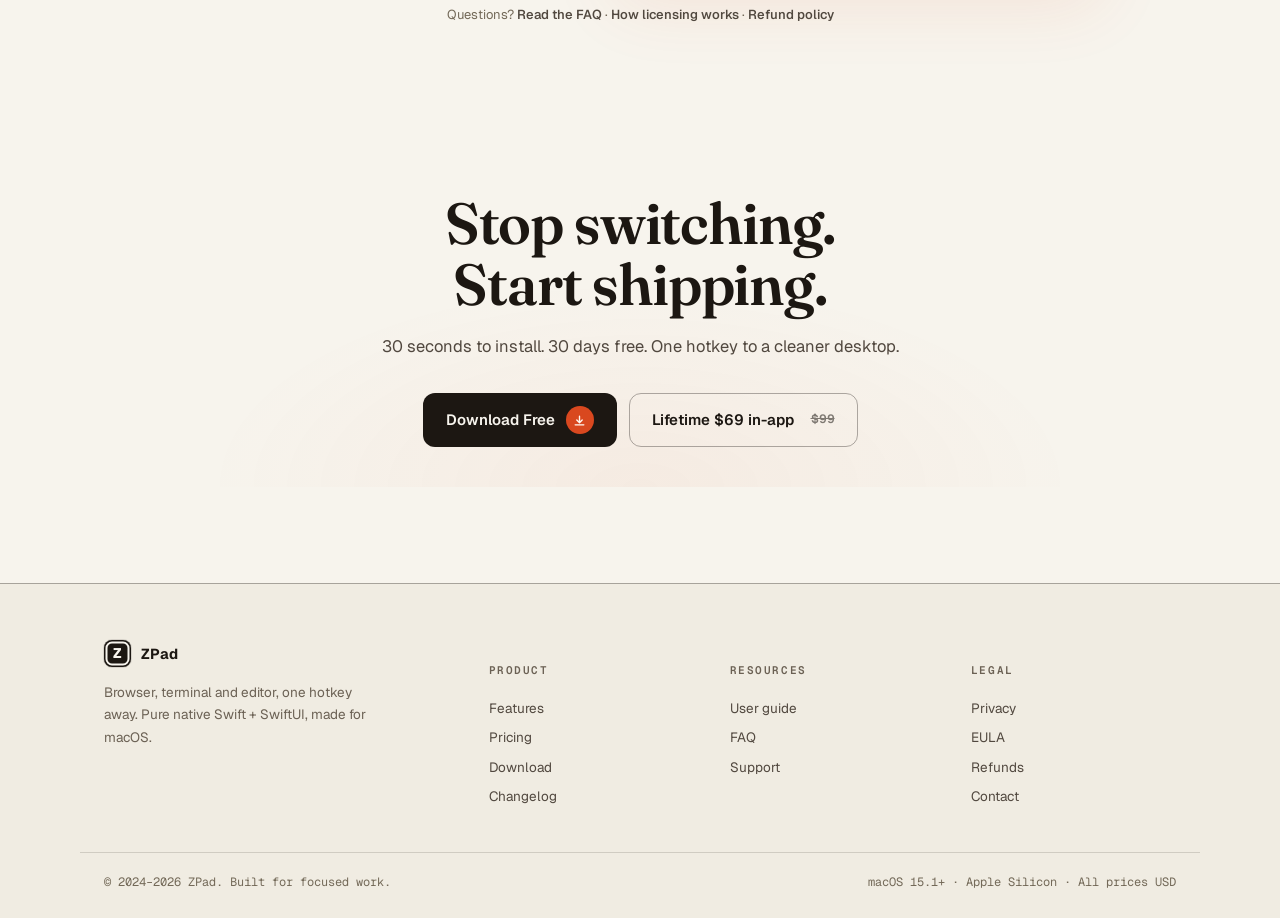
==== commit c08bbdb1: "Redesign: Field Manual design language across all 10 pages New direction: warm ivory paper + near-bl" ====
--- a/index.html
+++ b/index.html
@@ -3,14 +3,14 @@
 <head>
   <meta charset="UTF-8" />
   <meta name="viewport" content="width=device-width, initial-scale=1.0, viewport-fit=cover" />
-  <meta name="theme-color" content="#050505" />
+  <meta name="theme-color" content="#F7F4ED" />
 
   <title>ZPad | Browser, Terminal &amp; Editor — One Hotkey Away</title>
   <meta name="description" content="ZPad slides a real browser, a real terminal and a CodeMirror editor out of your screen edge with one hotkey (Cmd+Opt+P). Pure native Swift + SwiftUI for macOS 15+. Not Electron." />
   <meta name="author" content="ZPad" />
   <meta name="keywords" content="ZPad, macOS terminal, macOS browser, code editor, markdown editor, focus panel, status bar app, SwiftTerm, WKWebView, CodeMirror, productivity, hotkey panel, workspace" />
   <link rel="canonical" href="https://zpad.app/" />
-  <link rel="icon" type="image/svg+xml" href="data:image/svg+xml,<svg xmlns='http://www.w3.org/2000/svg' viewBox='0 0 100 100'><rect width='100' height='100' rx='22' fill='%23ef4444'/><text x='50' y='72' font-size='62' font-family='-apple-system,sans-serif' font-weight='800' fill='white' text-anchor='middle'>Z</text></svg>" />
+  <link rel="icon" type="image/svg+xml" href="data:image/svg+xml,<svg xmlns='http://www.w3.org/2000/svg' viewBox='0 0 100 100'><rect width='100' height='100' rx='22' fill='%231C1712'/><rect x='7' y='7' width='86' height='86' rx='16' fill='none' stroke='%23F7F4ED' stroke-width='4'/><text x='50' y='71' font-size='58' font-family='-apple-system,sans-serif' font-weight='800' fill='%23F7F4ED' text-anchor='middle'>Z</text></svg>" />
 
   <!-- Open Graph -->
   <meta property="og:type" content="website" />
@@ -25,9 +25,10 @@
   <meta name="twitter:title" content="ZPad | Browser, Terminal &amp; Editor — One Hotkey Away" />
   <meta name="twitter:description" content="A real browser, a real terminal and a code editor, one hotkey away. Pure native Swift + SwiftUI for macOS 15+." />
 
+  <link rel="stylesheet" href="assets/site.css" />
   <link rel="preconnect" href="https://fonts.googleapis.com" />
   <link rel="preconnect" href="https://fonts.gstatic.com" crossorigin />
-  <link href="https://fonts.googleapis.com/css2?family=Geist:wght@400;500;600;700;800&family=Geist+Mono:wght@400;500;600&display=swap" rel="stylesheet" />
+  <link href="https://fonts.googleapis.com/css2?family=Fraunces:ital,opsz,wght@0,9..144,400..700;1,9..144,400..700&family=Geist:wght@400;500;600;700;800&family=Geist+Mono:wght@400;500;600&display=swap" rel="stylesheet" />
 
   <!-- Structured data -->
   <script type="application/ld+json">
@@ -65,312 +66,207 @@
 
   <style>
     /* =====================================================
-       ZPad — Ethereal Glass design system
-       Font: Geist / Geist Mono · Bezier: (0.32,0.72,0,1)
+       ZPad index — "Field Manual" page styles
+       (design tokens + shared components live in assets/site.css;
+        the dark demo panel below keeps its own app chrome)
        ===================================================== */
-    * { margin: 0; padding: 0; box-sizing: border-box; }
-
+
+    /* Panel-scoped tokens: the demo mirrors the real (dark, red-accented) app */
     :root {
-      --accent: #ef4444;
-      --accent-2: #ff2d2d;
-      --accent-dim: rgba(239, 68, 68, 0.1);
-      --accent-glow: rgba(239, 68, 68, 0.2);
-      --bg: #050505;
+      --border: rgba(255, 255, 255, 0.09);
+      --border-light: rgba(255, 255, 255, 0.15);
       --text-primary: #f5f5f7;
       --text-secondary: rgba(255, 255, 255, 0.68);
       --text-tertiary: rgba(255, 255, 255, 0.46);
       --text-quaternary: rgba(255, 255, 255, 0.32);
-      --border: rgba(255, 255, 255, 0.09);
-      --border-light: rgba(255, 255, 255, 0.15);
-      --win-bg: #161618;
-      --panel-bg: #121214;
       --term-bg: rgba(18, 18, 22, 1);
       --term-fg: rgba(230, 230, 230, 1);
       --term-cursor: #ff8c1a;
-      --ease: cubic-bezier(0.32, 0.72, 0, 1);
-    }
-
-    html { scroll-behavior: smooth; }
-
-    body {
-      font-family: 'Geist', -apple-system, BlinkMacSystemFont, 'SF Pro Display', sans-serif;
-      background: var(--bg);
-      color: var(--text-primary);
-      line-height: 1.6;
-      -webkit-font-smoothing: antialiased;
-      overflow-x: hidden;
-    }
-
-    a { text-decoration: none; color: inherit; }
-    ul { list-style: none; }
-
-    ::selection { background: rgba(239, 68, 68, 0.35); color: #fff; }
-
-    /* ---- Atmosphere: radial orbs + film grain ---- */
-    .bg-orbs {
-      position: fixed; inset: 0; z-index: 0; pointer-events: none;
-      background:
-        radial-gradient(52rem 30rem at 50% -12%, rgba(239, 68, 68, 0.13), transparent 62%),
-        radial-gradient(38rem 24rem at 88% 24%, rgba(120, 60, 255, 0.05), transparent 60%),
-        radial-gradient(30rem 20rem at 6% 40%, rgba(239, 68, 68, 0.04), transparent 60%);
-    }
-    .bg-noise {
-      position: fixed; inset: 0; z-index: 60; pointer-events: none; opacity: 0.028;
-      background-image: url("data:image/svg+xml,%3Csvg xmlns='http://www.w3.org/2000/svg' width='160' height='160'%3E%3Cfilter id='n'%3E%3CfeTurbulence type='fractalNoise' baseFrequency='0.9' numOctaves='3'/%3E%3C/filter%3E%3Crect width='160' height='160' filter='url(%23n)'/%3E%3C/svg%3E");
-    }
-
-    main, .nav-wrap, footer { position: relative; z-index: 1; }
+    }
+    /* the app's own red lives only inside the panel + its overlays */
+    #window, .hz-overlay, .hz-tag, .coach {
+      --accent: #ef4444;
+      --accent-glow: rgba(239, 68, 68, 0.2);
+    }
+
+    main, .nav-wrap, .site-foot { position: relative; z-index: 1; }
 
     /* =====================================================
        Floating pill nav
        ===================================================== */
     .nav-wrap {
-      position: fixed; top: 18px; left: 0; right: 0; z-index: 50;
-      display: flex; justify-content: center; padding: 0 20px;
+      position: fixed; top: 16px; left: 0; right: 0; z-index: 50;
+      display: flex; justify-content: center; padding: 0 16px;
       pointer-events: none;
     }
     .nav {
       pointer-events: auto;
       display: flex; align-items: center; gap: 6px;
-      background: rgba(10, 10, 12, 0.62);
-      backdrop-filter: blur(24px) saturate(160%);
-      -webkit-backdrop-filter: blur(24px) saturate(160%);
-      border: 1px solid var(--border);
+      background: rgba(252, 250, 244, 0.78);
+      backdrop-filter: blur(20px) saturate(150%);
+      -webkit-backdrop-filter: blur(20px) saturate(150%);
+      border: 1px solid var(--line);
       border-radius: 999px;
-      padding: 7px 8px 7px 18px;
-      box-shadow: 0 12px 40px rgba(0, 0, 0, 0.45);
+      padding: 7px 8px 7px 16px;
+      box-shadow: 0 8px 28px rgba(28, 23, 18, 0.08);
       transition: border-color .4s var(--ease), background .4s var(--ease);
     }
-    .nav.scrolled { border-color: var(--border-light); background: rgba(10, 10, 12, 0.8); }
-    .nav-brand { display: flex; align-items: center; gap: 9px; margin-right: 10px; }
-    .brand-logo {
-      width: 26px; height: 26px; border-radius: 8px;
-      background: linear-gradient(135deg, var(--accent), var(--accent-2));
-      display: flex; align-items: center; justify-content: center;
-      color: #fff; font-weight: 800; font-size: 13px;
-      box-shadow: inset 0 1px 1px rgba(255,255,255,0.3), 0 4px 14px rgba(239,68,68,0.35);
-    }
-    .brand-name { font-weight: 650; font-size: 14.5px; letter-spacing: -0.01em; }
+    .nav.scrolled { border-color: var(--line-strong); background: rgba(252, 250, 244, 0.92); }
+    .nav-brand { display: flex; align-items: center; gap: 10px; margin-right: 10px; }
+    .brand-name { font-weight: 700; font-size: 14.5px; letter-spacing: -0.01em; }
     .nav-links { display: flex; align-items: center; gap: 2px; }
     .nav-links a {
-      font-size: 13.5px; font-weight: 500; color: var(--text-secondary);
+      font-size: 13.5px; font-weight: 500; color: var(--ink-2);
       padding: 7px 13px; border-radius: 999px;
       transition: color .2s, background .2s;
     }
-    .nav-links a:hover { color: var(--text-primary); background: rgba(255,255,255,0.06); }
+    .nav-links a:hover { color: var(--ink); background: var(--paper-2); }
     .nav-cta {
       display: inline-flex; align-items: center; gap: 7px;
-      background: #fff; color: #0a0a0c !important;
+      background: var(--ink); color: var(--paper) !important;
       font-size: 13px; font-weight: 600;
-      padding: 8px 16px; border-radius: 999px;
-      transition: transform .25s var(--ease), opacity .2s;
-    }
-    .nav-cta:hover { transform: translateY(-1px); opacity: 0.92; }
+      padding: 8px 15px; border-radius: 999px;
+      transition: transform .25s var(--ease), box-shadow .25s var(--ease);
+    }
+    .nav-cta:hover { transform: translateY(-1px); box-shadow: 0 10px 24px rgba(28,23,18,.2); }
     .nav-cta:active { transform: scale(0.97); }
-    .nav-cta svg { width: 12px; height: 12px; }
+    .nav-cta svg { width: 12px; height: 12px; color: var(--accent); }
 
     .nav-burger {
       display: none; width: 34px; height: 34px; border-radius: 999px;
-      background: rgba(255,255,255,0.06); border: none; cursor: pointer;
-      align-items: center; justify-content: center; color: var(--text-secondary);
+      background: var(--paper-2); border: 1px solid var(--line); cursor: pointer;
+      align-items: center; justify-content: center; color: var(--ink-2);
       margin-left: 4px;
     }
 
     /* Mobile menu overlay */
     .menu-overlay {
       position: fixed; inset: 0; z-index: 90;
-      background: rgba(5, 5, 5, 0.88);
-      backdrop-filter: blur(28px); -webkit-backdrop-filter: blur(28px);
+      background: rgba(247, 244, 237, 0.96);
+      backdrop-filter: blur(24px); -webkit-backdrop-filter: blur(24px);
       display: flex; flex-direction: column; align-items: center; justify-content: center; gap: 8px;
       opacity: 0; visibility: hidden; transition: opacity .35s var(--ease), visibility .35s;
     }
     .menu-overlay.open { opacity: 1; visibility: visible; }
     .menu-overlay a {
-      font-size: 26px; font-weight: 650; letter-spacing: -0.02em;
-      padding: 12px 24px; border-radius: 16px; color: var(--text-primary);
+      font-family: var(--font-display);
+      font-size: 30px; font-weight: 600; letter-spacing: -0.01em;
+      padding: 12px 24px; border-radius: 16px; color: var(--ink);
       opacity: 0; transform: translateY(16px);
       transition: opacity .5s var(--ease), transform .5s var(--ease);
     }
     .menu-overlay.open a { opacity: 1; transform: translateY(0); }
-    .menu-overlay.open a:nth-child(1) { transition-delay: .05s; }
-    .menu-overlay.open a:nth-child(2) { transition-delay: .1s; }
-    .menu-overlay.open a:nth-child(3) { transition-delay: .15s; }
-    .menu-overlay.open a:nth-child(4) { transition-delay: .2s; }
-    .menu-overlay.open a:nth-child(5) { transition-delay: .25s; }
-    .menu-overlay.open a:nth-child(6) { transition-delay: .3s; }
+    .menu-overlay.open a:nth-child(2) { transition-delay: .05s; }
+    .menu-overlay.open a:nth-child(3) { transition-delay: .1s; }
+    .menu-overlay.open a:nth-child(4) { transition-delay: .15s; }
+    .menu-overlay.open a:nth-child(5) { transition-delay: .2s; }
+    .menu-overlay.open a:nth-child(6) { transition-delay: .25s; }
+    .menu-overlay.open a:nth-child(7) { transition-delay: .3s; }
     .menu-close {
       position: absolute; top: 24px; right: 24px;
       width: 42px; height: 42px; border-radius: 999px;
-      background: rgba(255,255,255,0.08); border: 1px solid var(--border-light);
-      color: #fff; font-size: 18px; cursor: pointer;
+      background: var(--plate); border: 1px solid var(--line-strong);
+      color: var(--ink); font-size: 16px; cursor: pointer;
+      display: flex; align-items: center; justify-content: center;
     }
 
     /* =====================================================
-       Hero — centered, cinematic
+       Hero — typewriter headline on a drafted grid field
        ===================================================== */
     .hero {
-      padding: 150px 24px 40px;
+      position: relative;
+      padding: 158px 24px 28px;
       max-width: 1060px; margin: 0 auto;
       text-align: center;
     }
-    .eyebrow {
-      display: inline-flex; align-items: center; gap: 8px;
-      font-size: 11px; font-weight: 600; letter-spacing: 0.18em; text-transform: uppercase;
-      color: var(--text-secondary);
-      border: 1px solid var(--border);
-      background: rgba(255,255,255,0.03);
-      padding: 7px 16px; border-radius: 999px;
-      margin-bottom: 30px;
-    }
-    .eyebrow .dot {
-      width: 6px; height: 6px; border-radius: 50%;
-      background: var(--accent);
-      box-shadow: 0 0 10px rgba(239,68,68,0.8);
-    }
+    .hero-field {
+      position: absolute; inset: -40px -80px 0; pointer-events: none; overflow: hidden;
+      background-image:
+        linear-gradient(rgba(28,23,18,.055) 1px, transparent 1px),
+        linear-gradient(90deg, rgba(28,23,18,.055) 1px, transparent 1px);
+      background-size: 44px 44px;
+      -webkit-mask-image: radial-gradient(58rem 34rem at 50% 0%, #000 0%, transparent 72%);
+      mask-image: radial-gradient(58rem 34rem at 50% 0%, #000 0%, transparent 72%);
+    }
+    .hero::after {
+      content: ''; position: absolute; inset: -60px 0 0; pointer-events: none;
+      background: radial-gradient(46rem 22rem at 50% 0%, rgba(217, 72, 31, 0.06), transparent 68%);
+    }
+    .hero > * { position: relative; z-index: 1; }
+
     h1 {
-      font-size: clamp(46px, 7.4vw, 88px);
+      font-size: clamp(46px, 8vw, 92px);
       font-weight: 700; letter-spacing: -0.045em; line-height: 1.02;
-      margin-bottom: 26px;
-    }
-    h1 .grad {
-      background: linear-gradient(120deg, #ff6b5e 0%, var(--accent) 45%, #c9352c 100%);
-      -webkit-background-clip: text; background-clip: text; color: transparent;
-    }
-    /* —— The Open Z 打字机品牌时刻（与 App 主页同一套动效规格）—— */
+      margin: 26px 0 14px;
+    }
+    /* —— The Open Z typewriter (same motion spec as the app's ZHeroEngine) —— */
     h1.zhero {
-      font-family: 'Geist Mono', monospace;
+      font-family: var(--font-mono);
       font-weight: 600;
+      letter-spacing: -0.035em;
+      color: var(--ink);
       margin-bottom: 14px;
     }
-    .zh-mid { color: var(--accent); text-shadow: 0 0 26px var(--accent-glow); }
+    .zh-mid { color: var(--accent); }
     .zh-caret {
       display: inline-block; width: 0.54ch; height: 0.88em; margin: 0 0.06em;
       background: var(--accent); border-radius: 3px; vertical-align: -0.06em;
-      box-shadow: 0 0 18px var(--accent-glow);
       animation: zh-blink 1.1s steps(1) infinite;
     }
     @keyframes zh-blink { 0%, 55% { opacity: 1; } 56%, 100% { opacity: 0; } }
+    @media (prefers-reduced-motion: reduce) {
+      .zh-caret { animation: none; opacity: 0.4; }
+    }
     .zh-caption {
-      font-family: 'Geist Mono', monospace;
-      font-size: 14px; color: var(--text-tertiary);
-      height: 22px; margin-bottom: 24px;
+      font-family: var(--font-mono);
+      font-size: 13.5px; color: var(--ink-4);
+      height: 22px; margin-bottom: 26px;
       transition: opacity 0.32s ease-out; opacity: 0;
     }
     .zh-caption.show { opacity: 1; }
-    @media (prefers-reduced-motion: reduce) {
-      .zh-caret { animation: none; opacity: 0.35; }
-      .zh-caption { transition: none; }
-    }
+
     .hero-sub {
       font-size: clamp(16px, 2vw, 19px);
-      color: var(--text-secondary);
-      max-width: 560px; margin: 0 auto 38px;
+      color: var(--ink-2);
+      max-width: 580px; margin: 0 auto 36px;
       line-height: 1.65;
     }
-    .hero-sub kbd { font-family: 'Geist Mono', monospace; }
+    .hero-sub strong { color: var(--ink); font-weight: 650; }
+    .hero-sub kbd { font-family: var(--font-mono); }
 
     .hero-cta {
-      display: flex; justify-content: center; gap: 14px; flex-wrap: wrap;
+      display: flex; justify-content: center; gap: 12px; flex-wrap: wrap;
       margin-bottom: 26px;
     }
-    /* Button-in-button architecture */
-    .btn-primary {
-      display: inline-flex; align-items: center; gap: 12px;
-      background: var(--accent); color: #fff;
-      font-size: 15px; font-weight: 600;
-      padding: 7px 7px 7px 24px; border-radius: 999px;
-      box-shadow: 0 8px 30px rgba(239, 68, 68, 0.35), inset 0 1px 1px rgba(255,255,255,0.25);
-      transition: transform .3s var(--ease), box-shadow .3s var(--ease);
-    }
-    .btn-primary:hover { transform: translateY(-2px); box-shadow: 0 14px 44px rgba(239,68,68,0.45), inset 0 1px 1px rgba(255,255,255,0.25); }
-    .btn-primary:active { transform: scale(0.98); }
-    .btn-primary .ic {
-      width: 34px; height: 34px; border-radius: 999px;
-      background: rgba(0,0,0,0.18);
-      display: flex; align-items: center; justify-content: center;
-      transition: transform .3s var(--ease);
-    }
-    .btn-primary:hover .ic { transform: translateX(3px); }
-    .btn-primary .ic svg { width: 14px; height: 14px; }
-
-    .btn-ghost {
-      display: inline-flex; align-items: center; gap: 10px;
-      border: 1px solid var(--border-light);
-      background: rgba(255,255,255,0.03);
-      color: var(--text-primary);
-      font-size: 15px; font-weight: 550;
-      padding: 13px 26px; border-radius: 999px;
-      transition: border-color .25s, background .25s, transform .3s var(--ease);
-    }
-    .btn-ghost:hover { border-color: rgba(255,255,255,0.32); background: rgba(255,255,255,0.06); transform: translateY(-2px); }
-    .btn-ghost svg { width: 15px; height: 15px; color: var(--text-secondary); }
-
     .hero-trust {
       display: flex; justify-content: center; flex-wrap: wrap; gap: 8px 26px;
-      margin-bottom: 8px;
+      margin-bottom: 10px;
     }
     .hero-trust li {
       display: inline-flex; align-items: center; gap: 6px;
-      font-size: 12.5px; color: var(--text-tertiary);
-    }
-    .hero-trust svg { width: 13px; height: 13px; color: #34d399; flex-shrink: 0; }
-    .hero-hint { font-size: 12.5px; color: var(--text-quaternary); }
+      font-size: 12.5px; color: var(--ink-3);
+    }
+    .hero-trust svg { width: 13px; height: 13px; color: var(--green); flex-shrink: 0; }
+    .hero-hint { font-size: 12.5px; color: var(--ink-4); position: relative; z-index: 1; }
     .hero-hint kbd {
-      font-family: 'Geist Mono', monospace; font-size: 11px;
-      background: rgba(255,255,255,0.07); border: 1px solid var(--border);
-      padding: 1px 6px; border-radius: 5px;
+      font-size: 11px; padding: 1px 6px;
+      background: var(--plate);
     }
 
     /* =====================================================
-       Demo window — double-bezel shell
+       01 — Spec grid: the whole product in one look
        ===================================================== */
-    .demo-stage {
-      max-width: 1140px; margin: 46px auto 0; padding: 0 24px;
-      position: relative;
-    }
-    .demo-stage::before {
-      content: '';
-      position: absolute; inset: -40px -60px;
-      background: radial-gradient(46rem 22rem at 50% 40%, rgba(239,68,68,0.1), transparent 65%);
-      pointer-events: none;
-    }
-    .bezel {
-      background: rgba(255,255,255,0.035);
-      border: 1px solid rgba(255,255,255,0.1);
-      border-radius: 22px;
-      padding: 7px;
-      box-shadow: 0 60px 160px rgba(0,0,0,0.65);
-    }
-    .bezel > .dp-window {
-      border-radius: 16px;
-      box-shadow: inset 0 1px 1px rgba(255,255,255,0.12);
-    }
-    .demo-cap {
-      text-align: center; margin-top: 22px;
-      font-size: 13px; color: var(--text-tertiary);
-    }
-    .demo-cap .live {
-      display: inline-flex; align-items: center; gap: 6px;
-      color: var(--text-secondary); font-weight: 550;
-    }
-    .demo-cap .live::before {
-      content: ''; width: 6px; height: 6px; border-radius: 50%;
-      background: #34d399; box-shadow: 0 0 8px rgba(52,211,153,0.7);
-    }
-
-    /* =====================================================
-       Bento — the summary grid
-       ===================================================== */
-    .bento-section { max-width: 1140px; margin: 0 auto; padding: 130px 24px 40px; }
-    .bento-head { text-align: center; margin-bottom: 54px; }
-    .bento-head h2 {
+    .spec-section { max-width: 1160px; margin: 0 auto; padding: 104px 24px 24px; }
+    .spec-head { text-align: center; margin-bottom: 50px; }
+    .spec-head h2 {
+      font-family: var(--font-display); font-optical-sizing: auto;
       font-size: clamp(30px, 4.4vw, 46px);
-      font-weight: 700; letter-spacing: -0.035em; line-height: 1.08;
-      margin: 14px 0 14px;
-    }
-    .bento-head p { color: var(--text-secondary); font-size: 16.5px; max-width: 520px; margin: 0 auto; }
-
-    .bento {
+      font-weight: 600; letter-spacing: -0.015em; line-height: 1.08;
+      margin: 16px 0 14px;
+    }
+    .spec-head p { color: var(--ink-2); font-size: 16.5px; max-width: 520px; margin: 0 auto; }
+
+    .spec-grid {
       display: grid; gap: 14px;
       grid-template-columns: repeat(12, 1fr);
       grid-template-areas:
@@ -378,261 +274,278 @@
         "a a a a a a a c c c c c"
         "d d d d e e e e f f f f";
     }
-    .b-card { position: relative; min-width: 0; }
-    .b-card.a { grid-area: a; }
-    .b-card.b { grid-area: b; }
-    .b-card.c { grid-area: c; }
-    .b-card.d { grid-area: d; }
-    .b-card.e { grid-area: e; }
-    .b-card.f { grid-area: f; }
-
-    /* Double-bezel card */
-    .shell {
+    .p-card { position: relative; min-width: 0; }
+    .p-card.a { grid-area: a; }
+    .p-card.b { grid-area: b; }
+    .p-card.c { grid-area: c; }
+    .p-card.d { grid-area: d; }
+    .p-card.e { grid-area: e; }
+    .p-card.f { grid-area: f; }
+
+    .plate {
       height: 100%;
-      background: rgba(255,255,255,0.03);
-      border: 1px solid rgba(255,255,255,0.09);
-      border-radius: 20px;
-      padding: 6px;
-      transition: border-color .4s var(--ease), background .4s var(--ease), transform .5s var(--ease);
-    }
-    .b-card:hover .shell { border-color: rgba(255,255,255,0.2); background: rgba(255,255,255,0.045); transform: translateY(-3px); }
-    .core {
-      height: 100%;
-      background: #0b0b0e;
-      border-radius: 15px;
-      box-shadow: inset 0 1px 1px rgba(255,255,255,0.09), inset 0 0 0 1px rgba(255,255,255,0.03);
-      padding: 26px 26px 24px;
+      background: var(--plate);
+      border: 1px solid var(--line);
+      border-radius: 14px;
+      padding: 26px;
       display: flex; flex-direction: column;
-    }
-    .b-tag {
-      font-size: 10.5px; font-weight: 600; letter-spacing: 0.16em; text-transform: uppercase;
-      color: var(--accent); margin-bottom: 10px;
+      transition: border-color .35s var(--ease), transform .35s var(--ease), box-shadow .35s var(--ease);
+    }
+    .p-card:hover .plate {
+      border-color: var(--line-strong);
+      transform: translateY(-3px);
+      box-shadow: var(--shadow-1);
+    }
+    .p-tag {
+      font-family: var(--font-mono);
+      font-size: 10.5px; font-weight: 600; letter-spacing: 0.14em; text-transform: uppercase;
+      color: var(--accent-ink); margin-bottom: 10px;
       display: inline-flex; align-items: center; gap: 7px;
     }
-    .b-tag::before { content: ''; width: 14px; height: 1px; background: var(--accent); opacity: 0.7; }
-    .core h3 { font-size: 19px; font-weight: 650; letter-spacing: -0.02em; margin-bottom: 6px; }
-    .core > p { font-size: 13.5px; color: var(--text-tertiary); line-height: 1.55; }
-
-    /* Card A — tab-type rows */
-    .type-rows { margin-top: 18px; display: flex; flex-direction: column; gap: 8px; flex: 1; }
-    .type-row {
+    .p-tag::before { content: ''; width: 14px; height: 1px; background: var(--accent); }
+    .plate h3 {
+      font-family: var(--font-display); font-optical-sizing: auto;
+      font-size: 20px; font-weight: 600; letter-spacing: -0.01em;
+      margin: 0 0 6px;
+    }
+    .plate > p { font-size: 13.5px; color: var(--ink-3); line-height: 1.55; }
+
+    /* Card A — tool rows */
+    .tool-rows { margin-top: 18px; display: flex; flex-direction: column; gap: 8px; flex: 1; }
+    .tool-row {
       display: flex; align-items: center; gap: 14px;
-      border: 1px solid var(--border); border-radius: 13px;
-      background: rgba(255,255,255,0.02);
-      padding: 13px 16px;
-      transition: border-color .3s, background .3s;
-    }
-    .type-row:hover { border-color: rgba(239,68,68,0.4); background: rgba(239,68,68,0.05); }
-    .type-ic {
-      width: 34px; height: 34px; border-radius: 10px; flex-shrink: 0;
+      border: 1px solid var(--line); border-radius: 11px;
+      background: var(--paper);
+      padding: 12px 15px;
+      transition: border-color .25s, background .25s;
+    }
+    .tool-row:hover { border-color: var(--accent); background: var(--accent-soft); }
+    .tool-ic {
+      width: 34px; height: 34px; border-radius: 9px; flex-shrink: 0;
       display: flex; align-items: center; justify-content: center;
       font-size: 12px; font-weight: 700; color: #fff;
     }
-    .type-row .t-name { font-size: 14px; font-weight: 600; }
-    .type-row .t-sub { font-size: 12.5px; color: var(--text-tertiary); margin-top: 1px; }
-    .type-row .t-key {
+    .tool-row .t-name { font-size: 14px; font-weight: 600; }
+    .tool-row .t-sub { font-size: 12.5px; color: var(--ink-3); margin-top: 1px; }
+    .tool-row .t-key {
       margin-left: auto; flex-shrink: 0;
-      font-family: 'Geist Mono', monospace; font-size: 11px;
-      color: var(--text-tertiary);
-      border: 1px solid var(--border); border-radius: 7px;
-      padding: 3px 8px; background: rgba(255,255,255,0.03);
+      font-family: var(--font-mono); font-size: 10.5px; font-weight: 600;
+      color: var(--ink-3);
+      border: 1px solid var(--line); border-radius: 6px;
+      padding: 3px 8px; background: var(--plate);
       white-space: nowrap;
     }
     .beta-chip {
-      display: inline-block; font-size: 9.5px; font-weight: 700; letter-spacing: 0.06em;
-      background: var(--accent-dim); color: var(--accent);
+      display: inline-block;
+      font-family: var(--font-mono);
+      font-size: 9px; font-weight: 700; letter-spacing: 0.06em; text-transform: uppercase;
+      background: var(--accent-soft); color: var(--accent-ink);
       padding: 1px 7px; border-radius: 999px; margin-left: 7px; vertical-align: 1px;
     }
     .a-foot {
-      margin-top: 14px; padding-top: 14px; border-top: 1px solid var(--border);
-      font-size: 12.5px; color: var(--text-quaternary);
-    }
-    .a-foot a { color: var(--text-tertiary); font-weight: 550; }
-    .a-foot a:hover { color: var(--accent); }
+      margin-top: 14px; padding-top: 14px; border-top: 1px solid var(--line);
+      font-size: 12.5px; color: var(--ink-4);
+    }
+    .a-foot a { color: var(--accent-ink); font-weight: 550; }
+    .a-foot a:hover { text-decoration: underline; text-underline-offset: 3px; }
 
     /* Card B — summon */
     .summon-keys { display: flex; gap: 6px; margin: 20px 0 4px; }
     .summon-keys kbd {
-      min-width: 44px; height: 44px;
-      display: inline-flex; align-items: center; justify-content: center;
-      font-family: 'Geist Mono', monospace; font-size: 17px; font-weight: 600;
-      color: var(--text-primary);
-      background: linear-gradient(180deg, rgba(255,255,255,0.1), rgba(255,255,255,0.03));
-      border: 1px solid var(--border-light); border-bottom-width: 2px;
-      border-radius: 11px;
-      box-shadow: 0 3px 0 rgba(0,0,0,0.4);
+      min-width: 44px; height: 44px; display: inline-flex;
+      align-items: center; justify-content: center;
+      font-family: var(--font-mono); font-size: 17px; font-weight: 600;
+      border-bottom-width: 3px; border-radius: 11px;
     }
     .summon-stat { display: flex; align-items: baseline; gap: 8px; margin: 14px 0 4px; }
-    .summon-stat .v { font-size: 34px; font-weight: 700; letter-spacing: -0.03em; color: var(--accent); font-variant-numeric: tabular-nums; }
-    .summon-stat .l { font-size: 12.5px; color: var(--text-tertiary); }
+    .summon-stat .v {
+      font-family: var(--font-display);
+      font-size: 34px; font-weight: 600; letter-spacing: -0.02em;
+      color: var(--accent-ink); font-variant-numeric: tabular-nums;
+    }
+    .summon-stat .l { font-size: 12.5px; color: var(--ink-3); }
     .modes-row { display: flex; gap: 8px; margin-top: auto; padding-top: 16px; }
     .mode-pill {
       flex: 1; text-align: center;
-      border: 1px solid var(--border); border-radius: 10px;
-      padding: 8px 4px 7px; font-size: 10.5px; color: var(--text-tertiary);
-      background: rgba(255,255,255,0.02);
-    }
-    .mode-pill svg { display: block; margin: 0 auto 5px; width: 20px; height: 14px; color: var(--text-secondary); }
+      border: 1px solid var(--line); border-radius: 9px;
+      padding: 8px 4px 7px; font-size: 10.5px; color: var(--ink-3);
+      background: var(--paper);
+    }
+    .mode-pill svg { display: block; margin: 0 auto 5px; width: 20px; height: 14px; color: var(--ink-2); }
 
     /* Card C — workspaces */
     .ws-pills { display: flex; flex-direction: column; gap: 7px; margin: 16px 0 12px; flex: 1; justify-content: center; }
     .ws-pill {
       display: flex; align-items: center; gap: 10px;
-      border: 1px solid var(--border); border-radius: 999px;
+      border: 1px solid var(--line); border-radius: 999px;
       padding: 9px 16px; font-size: 13px; font-weight: 550;
-      background: rgba(255,255,255,0.02);
-      color: var(--text-secondary);
-    }
-    .ws-pill.active { border-color: rgba(239,68,68,0.45); background: rgba(239,68,68,0.06); color: var(--text-primary); }
+      background: var(--paper);
+      color: var(--ink-2);
+    }
+    .ws-pill.active { border-color: var(--accent); background: var(--accent-soft); color: var(--ink); }
     .ws-pill i { width: 8px; height: 8px; border-radius: 3px; }
-    .ws-pill .cnt { margin-left: auto; font-size: 11px; color: var(--text-quaternary); font-family: 'Geist Mono', monospace; }
-
-    /* Cards D/E/F — icon rows */
+    .ws-pill .cnt { margin-left: auto; font-size: 11px; color: var(--ink-4); font-family: var(--font-mono); }
+
+    /* Cards D/E/F */
     .mini-rows { margin-top: 14px; display: flex; flex-direction: column; gap: 9px; flex: 1; justify-content: center; }
-    .mini-row { display: flex; align-items: center; gap: 10px; font-size: 13px; color: var(--text-secondary); }
-    .mini-row svg { width: 15px; height: 15px; color: #34d399; flex-shrink: 0; }
-    .mini-row.off svg { color: var(--text-quaternary); }
-    .big-word { font-size: clamp(22px, 2.2vw, 27px); font-weight: 700; letter-spacing: -0.03em; line-height: 1.15; margin: 10px 0 4px; }
-    .big-word .no { color: var(--text-quaternary); text-decoration: line-through; text-decoration-thickness: 1.5px; }
+    .mini-row { display: flex; align-items: center; gap: 10px; font-size: 13px; color: var(--ink-2); }
+    .mini-row svg { width: 15px; height: 15px; color: var(--green); flex-shrink: 0; }
+    .mini-row.off svg { color: var(--ink-4); }
+    .big-word {
+      font-family: var(--font-display); font-optical-sizing: auto;
+      font-size: clamp(22px, 2.2vw, 27px); font-weight: 600;
+      letter-spacing: -0.02em; line-height: 1.15; margin: 10px 0 4px;
+    }
+    .big-word .no { color: var(--ink-4); text-decoration: line-through; text-decoration-thickness: 1.5px; }
     .stat-rows { margin-top: 14px; flex: 1; display: flex; flex-direction: column; justify-content: center; gap: 4px; }
-    .stat-row { display: flex; align-items: baseline; justify-content: space-between; gap: 10px; padding: 7px 0; border-bottom: 1px dashed var(--border); }
+    .stat-row { display: flex; align-items: baseline; justify-content: space-between; gap: 10px; padding: 7px 0; border-bottom: 1px dashed var(--line); }
     .stat-row:last-child { border-bottom: none; }
-    .stat-row .sv { font-size: 19px; font-weight: 700; letter-spacing: -0.02em; color: var(--text-primary); font-variant-numeric: tabular-nums; }
-    .stat-row .sv em { font-style: normal; color: var(--accent); }
-    .stat-row .sl { font-size: 12.5px; color: var(--text-tertiary); text-align: right; }
+    .stat-row .sv {
+      font-family: var(--font-display);
+      font-size: 19px; font-weight: 600; letter-spacing: -0.01em;
+      color: var(--ink); font-variant-numeric: tabular-nums; white-space: nowrap;
+    }
+    .stat-row .sv em { font-style: normal; color: var(--accent-ink); }
+    .stat-row .sl { font-size: 12.5px; color: var(--ink-3); text-align: right; }
 
     /* =====================================================
-       Pricing — one card, zero noise
+       02 — Pricing datasheet
        ===================================================== */
-    .pricing-section { max-width: 820px; margin: 0 auto; padding: 130px 24px 40px; text-align: center; }
+    .pricing-section { max-width: 980px; margin: 0 auto; padding: 104px 24px 24px; text-align: center; }
+    .pricing-section .sec-head { text-align: left; }
     .pricing-section h2 {
+      font-family: var(--font-display); font-optical-sizing: auto;
       font-size: clamp(30px, 4.4vw, 46px);
-      font-weight: 700; letter-spacing: -0.035em; margin: 14px 0 12px;
-    }
-    .pricing-sub { color: var(--text-secondary); font-size: 16.5px; max-width: 480px; margin: 0 auto 44px; }
+      font-weight: 600; letter-spacing: -0.015em; margin: 16px 0 12px;
+    }
+    .pricing-sub { color: var(--ink-2); font-size: 16.5px; max-width: 500px; margin: 0 auto 40px; }
     .price-anchor {
       display: inline-flex; align-items: center; gap: 12px; flex-wrap: wrap; justify-content: center;
-      font-size: 13.5px; color: var(--text-tertiary); margin-bottom: 20px;
+      font-family: var(--font-mono);
+      font-size: 12.5px; color: var(--ink-3); margin-bottom: 22px;
     }
     .price-anchor .was { text-decoration: line-through; opacity: 0.7; }
-    .price-anchor .now { color: var(--text-primary); font-weight: 650; }
-    .price-card-shell {
-      background: rgba(255,255,255,0.035);
-      border: 1px solid rgba(239,68,68,0.35);
-      border-radius: 24px; padding: 7px;
-      box-shadow: 0 40px 120px rgba(0,0,0,0.5), 0 0 80px rgba(239,68,68,0.06);
-      max-width: 560px; margin: 0 auto;
-    }
+    .price-anchor .now { color: var(--ink); font-weight: 600; }
     .price-cards {
-      display: grid; grid-template-columns: 1fr 1.15fr; gap: 14px;
-      max-width: 900px; margin: 0 auto;
+      display: grid; grid-template-columns: 1fr 1.15fr; gap: 16px;
+      max-width: 920px; margin: 0 auto;
       align-items: stretch;
-    }
-    @media (max-width: 860px) { .price-cards { grid-template-columns: 1fr; max-width: 560px; } }
+      text-align: left;
+    }
     .price-card {
-      background: #0b0b0e; border-radius: 18px;
-      box-shadow: inset 0 1px 1px rgba(255,255,255,0.09);
-      padding: 40px 42px 36px;
-    }
-    .price-card.hero {
-      border: 1px solid rgba(239,68,68,0.5);
-    }
-    .price-card .was { text-decoration: line-through; opacity: 0.55; font-size: 26px; font-weight: 600; }
-    .price-card-hero-shell {
-      background: rgba(255,255,255,0.035);
-      border: 1px solid rgba(239,68,68,0.35);
-      border-radius: 24px; padding: 7px;
-      box-shadow: 0 40px 120px rgba(0,0,0,0.5), 0 0 80px rgba(239,68,68,0.06);
-    }
+      background: var(--plate); border: 1px solid var(--line); border-radius: 16px;
+      padding: 38px 40px 34px;
+    }
+    .price-card.hero { border: 1.5px solid var(--accent); box-shadow: 0 24px 70px rgba(217, 72, 31, 0.10); }
     .price-badge {
       display: inline-flex; align-items: center; gap: 6px;
+      font-family: var(--font-mono);
       font-size: 10.5px; font-weight: 700; letter-spacing: 0.12em; text-transform: uppercase;
-      color: #fff; background: var(--accent);
+      color: #FFF8F2; background: var(--accent-ink);
       padding: 5px 13px; border-radius: 999px; margin-bottom: 20px;
     }
-    .price-row { display: flex; align-items: baseline; justify-content: center; gap: 10px; }
-    .price-row .num { font-size: 62px; font-weight: 700; letter-spacing: -0.04em; line-height: 1; }
-    .price-row .per { font-size: 15px; color: var(--text-tertiary); }
-    .price-note { font-size: 12.5px; color: var(--text-quaternary); margin-top: 10px; }
-    .price-feats {
-      text-align: left; margin: 28px 0;
-      display: grid; gap: 2px;
-    }
+    .price-badge.muted { background: var(--paper-3); color: var(--ink-2); }
+    .price-row { display: flex; align-items: baseline; gap: 10px; }
+    .price-row .num {
+      font-family: var(--font-display); font-optical-sizing: auto;
+      font-size: 62px; font-weight: 600; letter-spacing: -0.03em; line-height: 1;
+      font-variant-numeric: tabular-nums;
+    }
+    .price-row .per { font-size: 14px; color: var(--ink-3); line-height: 1.4; }
+    .price-row .per .was { text-decoration: line-through; opacity: 0.6; }
+    .price-note { font-size: 12.5px; color: var(--ink-4); margin-top: 10px; }
+    .price-feats { text-align: left; margin: 26px 0; display: grid; gap: 2px; }
     .price-feats li {
       display: flex; align-items: center; gap: 11px;
-      font-size: 14px; color: var(--text-secondary);
+      font-size: 14px; color: var(--ink-2);
       padding: 8px 2px;
     }
-    .price-feats li svg { width: 15px; height: 15px; color: var(--accent); flex-shrink: 0; }
-    .price-feats li b { color: var(--text-primary); font-weight: 600; }
-    .price-cta { justify-content: center; width: 100%; display: inline-flex; font-size: 16px; padding: 8px 8px 8px 30px; }
+    .price-feats li svg { width: 15px; height: 15px; color: var(--accent-ink); flex-shrink: 0; }
+    .price-feats li b { color: var(--ink); font-weight: 600; }
+    .price-cta { justify-content: center; width: 100%; display: inline-flex; font-size: 16px; padding: 10px 10px 10px 28px; }
     .price-trust {
-      display: flex; justify-content: center; gap: 22px; flex-wrap: wrap;
-      margin-top: 20px; font-size: 12px; color: var(--text-quaternary);
+      display: flex; gap: 20px; flex-wrap: wrap;
+      margin-top: 20px; font-size: 12px; color: var(--ink-4);
+      font-family: var(--font-mono);
     }
     .price-trust span { display: inline-flex; align-items: center; gap: 6px; }
     .price-trust svg { width: 13px; height: 13px; }
-    .pricing-links { margin-top: 26px; font-size: 13px; color: var(--text-quaternary); }
-    .pricing-links a { color: var(--text-tertiary); font-weight: 550; }
-    .pricing-links a:hover { color: var(--accent); }
+    .pricing-links { margin-top: 26px; font-size: 13px; color: var(--ink-4); }
+    .pricing-links a { color: var(--ink-2); font-weight: 550; }
+    .pricing-links a:hover { color: var(--accent-ink); }
 
     /* =====================================================
-       Final CTA + Footer
+       Final CTA
        ===================================================== */
     .final {
-      text-align: center; padding: 140px 24px 60px;
+      text-align: center; padding: 130px 24px 40px;
       position: relative;
     }
     .final::before {
       content: ''; position: absolute; inset: 0; pointer-events: none;
-      background: radial-gradient(40rem 20rem at 50% 100%, rgba(239,68,68,0.07), transparent 65%);
+      background: radial-gradient(42rem 20rem at 50% 100%, rgba(217, 72, 31, 0.05), transparent 65%);
     }
     .final h2 {
+      font-family: var(--font-display); font-optical-sizing: auto;
       font-size: clamp(34px, 5vw, 58px);
-      font-weight: 700; letter-spacing: -0.04em; line-height: 1.05;
+      font-weight: 600; letter-spacing: -0.02em; line-height: 1.05;
       margin-bottom: 18px;
     }
-    .final p { color: var(--text-secondary); font-size: 16.5px; margin-bottom: 36px; }
-    .final .hero-cta { margin-bottom: 18px; }
-
-    footer {
-      border-top: 1px solid var(--border);
-      padding: 56px 32px 36px;
-      max-width: 1140px; margin: 60px auto 0;
-    }
-    .foot-grid { display: grid; grid-template-columns: 1.6fr 1fr 1fr 1fr; gap: 40px; }
-    .foot-brand p { font-size: 13px; color: var(--text-quaternary); margin-top: 14px; max-width: 260px; line-height: 1.6; }
-    .foot-col h4 {
-      font-size: 11px; font-weight: 600; letter-spacing: 0.12em; text-transform: uppercase;
-      color: var(--text-tertiary); margin-bottom: 14px;
-    }
-    .foot-col a {
-      display: block; font-size: 13.5px; color: var(--text-quaternary);
-      padding: 4px 0; transition: color .2s;
-    }
-    .foot-col a:hover { color: var(--text-primary); }
-    .foot-bottom {
-      margin-top: 48px; padding-top: 22px; border-top: 1px solid var(--border);
-      display: flex; justify-content: space-between; gap: 12px; flex-wrap: wrap;
-      font-size: 12px; color: var(--text-quaternary);
-    }
+    .final p { color: var(--ink-2); font-size: 16.5px; margin-bottom: 34px; }
+    .final .hero-cta { margin-bottom: 0; }
+    .final .strike { opacity: .55; text-decoration: line-through; font-size: 12px; margin-left: 6px; }
+
+    /* small print under hero, mono */
+    .demo-note {
+      max-width: 640px; margin: 30px auto 0; text-align: center;
+      font-family: var(--font-mono); font-size: 11.5px; color: var(--ink-4);
+      position: relative; z-index: 1;
+    }
+
+    /* extra bits for verbatim panel markup */
+    .cm svg { width: 10px; height: 10px; vertical-align: -1px; margin-right: 3px; }
 
     /* =====================================================
-       Scroll reveal — heavy fade-up with blur
+       Responsive (page + panel)
        ===================================================== */
-    .reveal {
-      opacity: 0; transform: translateY(28px); filter: blur(6px);
-      transition: opacity 0.9s var(--ease), transform 0.9s var(--ease), filter 0.9s var(--ease);
-      will-change: opacity, transform, filter;
-    }
-    .reveal.is-visible { opacity: 1; transform: none; filter: blur(0); }
-    .reveal-d1 { transition-delay: .08s; }
-    .reveal-d2 { transition-delay: .16s; }
-    @media (prefers-reduced-motion: reduce) {
-      html { scroll-behavior: auto; }
-      .reveal { opacity: 1; transform: none; filter: none; transition: none; }
-    }
-
+    @media (max-width: 1020px) {
+      .spec-grid {
+        grid-template-columns: repeat(6, 1fr);
+        grid-template-areas:
+          "a a a a a a"
+          "b b b c c c"
+          "d d e e f f";
+      }
+    }
+    @media (max-width: 860px) {
+      .price-cards { grid-template-columns: 1fr; max-width: 560px; }
+      .nav-links { display: none; }
+      .nav-cta span { display: none; }
+      .nav-cta { padding: 8px 11px; }
+      .nav-burger { display: inline-flex; }
+      .hero { padding-top: 128px; }
+      /* panel */
+      .dp-window.mode-left, .dp-window.mode-right { max-width: 100%; }
+      .dp-sidebar { width: 58px; padding: 10px 6px; }
+      .dp-sidebar .name, .dp-sidebar .close, .ws-head span:not(.ws-dot), .ws-chev, .new-tab span, .side-foot .row span { display: none; }
+      .tab { justify-content: center; padding: 9px; }
+    }
+    @media (max-width: 640px) {
+      .spec-grid {
+        grid-template-columns: 1fr;
+        grid-template-areas: "a" "b" "c" "d" "e" "f";
+      }
+      .dp-body { height: 480px; }
+      .page-docs { padding: 26px 22px; }
+      .price-card { padding: 30px 24px 28px; }
+      .hero-cta .btn, .hero-cta .btn-ghost { width: 100%; justify-content: center; }
+      .modes-row { flex-wrap: wrap; }
+      .mode-pill { min-width: 40%; }
+    }
+
+    /* =====================================================
+       Live ZPad panel (fixed to viewport edge, page-as-desktop)
+       ===================================================== */
     /* =====================================================
        Live ZPad panel (fixed to viewport edge, page-as-desktop)
        ===================================================== */
@@ -894,7 +807,7 @@
     .term {
       flex: 1; display: flex; flex-direction: column;
       background: var(--term-bg);
-      font-family: 'JetBrains Mono', 'SF Mono', Monaco, monospace;
+      font-family: 'Geist Mono', 'SF Mono', Monaco, monospace;
       font-size: 13px; line-height: 1.55; color: var(--term-fg);
     }
     .term-head {
@@ -930,7 +843,7 @@
     .cc {
       flex: 1; display: flex; flex-direction: column; min-height: 0;
       background: var(--term-bg);
-      font-family: 'JetBrains Mono', 'SF Mono', Monaco, monospace;
+      font-family: 'Geist Mono', 'SF Mono', Monaco, monospace;
       font-size: 12.5px; line-height: 1.6; color: var(--term-fg);
     }
     .cc-out { flex: 1; overflow-y: auto; padding: 14px 16px 8px; white-space: pre-wrap; word-break: break-word; }
@@ -956,50 +869,17 @@
     /* =====================================================
        Responsive
        ===================================================== */
-    @media (max-width: 1020px) {
-      .bento {
-        grid-template-columns: repeat(6, 1fr);
-        grid-template-areas:
-          "a a a a a a"
-          "b b b c c c"
-          "d d e e f f";
-      }
-    }
-    @media (max-width: 860px) {
-      .nav-links { display: none; }
-      .nav-cta span { display: none; }
-      .nav-cta { padding: 8px 10px; }
-      .nav-burger { display: inline-flex; }
-      .dp-window.mode-left, .dp-window.mode-right { max-width: 100%; }
-      .dp-sidebar { width: 58px; padding: 10px 6px; }
-      .dp-sidebar .name, .dp-sidebar .close, .ws-head span:not(.ws-dot), .ws-chev, .new-tab span, .side-foot .row span { display: none; }
-      .tab { justify-content: center; padding: 9px; }
-      .dp-title { display: none; }
-      .hero { padding-top: 120px; }
-    }
-    @media (max-width: 640px) {
-      .bento {
-        grid-template-columns: 1fr;
-        grid-template-areas: "a" "b" "c" "d" "e" "f";
-      }
-      .dp-body { height: 480px; }
-      .page-docs { padding: 26px 22px; }
-      .foot-grid { grid-template-columns: 1fr 1fr; }
-      .price-card { padding: 30px 24px 28px; }
-      .hero-cta .btn-primary, .hero-cta .btn-ghost { width: 100%; justify-content: center; }
-    }
   </style>
 </head>
 <body>
 
-<div class="bg-orbs" aria-hidden="true"></div>
-<div class="bg-noise" aria-hidden="true"></div>
+<a class="skip-link" href="#features">Skip to content</a>
 
 <!-- ============ Nav ============ -->
 <div class="nav-wrap">
   <nav class="nav" id="nav">
     <a class="nav-brand" href="#top" aria-label="ZPad home">
-      <div class="brand-logo">Z</div>
+      <span class="brand-mark" aria-hidden="true">Z</span>
       <span class="brand-name">ZPad</span>
     </a>
     <div class="nav-links">
@@ -1008,7 +888,7 @@
       <a href="docs.html">Docs</a>
       <a href="faq.html">FAQ</a>
     </div>
-    <a class="nav-cta" href="download.html" target="_blank" rel="noopener">
+    <a class="nav-cta" href="download.html">
       <span>Download</span>
       <svg fill="none" stroke="currentColor" viewBox="0 0 24 24"><path stroke-linecap="round" stroke-linejoin="round" stroke-width="2.5" d="M12 4v12m0 0l-5-5m5 5l5-5M4 20h16"/></svg>
     </a>
@@ -1026,14 +906,15 @@
   <a href="docs.html">Docs</a>
   <a href="faq.html">FAQ</a>
   <a href="changelog.html">What's New</a>
-  <a href="download.html" target="_blank" rel="noopener">Download ↓</a>
+  <a href="download.html">Download ↓</a>
 </div>
 
 <main id="top">
 
   <!-- ============ Hero ============ -->
   <section class="hero">
-    <span class="eyebrow reveal"><span class="dot"></span>Native macOS · Not Electron</span>
+    <div class="hero-field" aria-hidden="true"></div>
+    <span class="chip reveal"><span class="dot"></span>Native macOS · Not Electron</span>
     <h1 class="zhero reveal reveal-d1" id="zhero" aria-label="ZPad">
       <span class="zh-z">Z</span><span class="zh-mid" id="zhMid"></span><span class="zh-caret" aria-hidden="true"></span><span class="zh-pad">Pad</span>
     </h1>
@@ -1044,10 +925,11 @@
       <kbd>⌘</kbd> <kbd>⌥</kbd> <kbd>P</kbd> from anywhere. Work, dismiss, resume. Never switch apps again.
     </p>
     <div class="hero-cta reveal reveal-d2">
-      <a class="btn-primary" href="download.html" target="_blank" rel="noopener">
+      <a class="btn btn-primary" href="download.html">
         Download Free
-        <span class="ic"><svg fill="none" stroke="currentColor" viewBox="0 0 24 24"><path stroke-linecap="round" stroke-linejoin="round" stroke-width="2.5" d="M5 12h14m0 0l-6-6m6 6l-6 6"/></svg></span>
+        <span class="chip-ic"><svg fill="none" stroke="currentColor" viewBox="0 0 24 24"><path stroke-linecap="round" stroke-linejoin="round" stroke-width="2.5" d="M5 12h14m0 0l-6-6m6 6l-6 6"/></svg></span>
       </a>
+      <a class="btn btn-ghost" href="#pricing">Lifetime $69<span class="strike">$99</span></a>
     </div>
     <ul class="hero-trust reveal reveal-d2">
       <li><svg fill="currentColor" viewBox="0 0 20 20"><path fill-rule="evenodd" d="M16.707 5.293a1 1 0 010 1.414l-8 8a1 1 0 01-1.414 0l-4-4a1 1 0 011.414-1.414L8 12.586l7.293-7.293a1 1 0 011.414 0z" clip-rule="evenodd"/></svg>30-day free trial</li>
@@ -1057,6 +939,8 @@
     </ul>
     <p class="hero-hint reveal reveal-d2">Press <kbd>⌘</kbd><kbd>⌥</kbd><kbd>P</kbd> anywhere on this page — the demo answers, just like the app.</p>
   </section>
+
+  <p class="demo-note reveal">THIS PAGE IS THE DEMO — FLING YOUR CURSOR TO THE RIGHT SCREEN EDGE, OR PRESS ⌘⌥P</p>
 
   <!-- ZPad live panel (fixed to viewport edge) + hot-zone overlay + coach -->
     <!-- hot-zone overlay, mirrors the sensing range while adjusting -->
@@ -1153,8 +1037,8 @@
                   <button class="chat-send" id="chatSend" title="Send"><svg fill="none" stroke="currentColor" viewBox="0 0 24 24"><path stroke-linecap="round" stroke-linejoin="round" stroke-width="2.2" d="M12 19V5m-7 7l7-7 7 7"/></svg></button>
                 </div>
                 <div class="chat-modes">
-                  <button class="cm active" data-m="fast">⚡ Fast</button>
-                  <button class="cm" data-m="think">🧠 Think</button>
+                  <button class="cm active" data-m="fast"><svg viewBox="0 0 24 24" fill="none" stroke="currentColor" stroke-width="2.2" stroke-linecap="round" stroke-linejoin="round"><path d="M13 2L3 14h7l-1 8 10-12h-7l1-8z"/></svg>Fast</button>
+                  <button class="cm" data-m="think"><svg viewBox="0 0 24 24" fill="none" stroke="currentColor" stroke-width="2.2" stroke-linecap="round"><path d="M12 3v18M3.8 7.5l16.4 9M20.2 7.5l-16.4 9"/></svg>Think</button>
                 </div>
               </div>
             </div>
@@ -1181,55 +1065,57 @@
                 <input id="claudeInput" autocomplete="off" spellcheck="false" />
               </div>
               <div class="cc-rule"></div>
-              <div class="cc-status">⏸ manual mode on · ? for shortcuts · ← for agents</div>
+              <div class="cc-status">manual mode on · ? for shortcuts · ← for agents</div>
             </div>
           </div>
         </div>
       </div>
     </div>
 
-
-  <!-- ============ Bento — the whole product, one grid ============ -->
-  <section class="bento-section" id="features">
-    <div class="bento-head reveal">
-      <span class="eyebrow"><span class="dot"></span>The whole product</span>
+  <!-- ============ 01 — Spec grid: the whole product ============ -->
+  <section class="spec-section" id="features">
+    <div class="sec-head reveal">
+      <span class="kicker">The whole product</span>
+      <span class="idx">01 / 02</span>
+    </div>
+    <div class="spec-head reveal">
       <h2>Everything ZPad does,<br>in one look.</h2>
       <p>No feature tour. No scrolling marathon. This grid is the app.</p>
     </div>
 
-    <div class="bento">
+    <div class="spec-grid">
       <!-- A: the panel -->
-      <div class="b-card a reveal">
-        <div class="shell"><div class="core">
-          <span class="b-tag">One panel</span>
+      <div class="p-card a reveal">
+        <div class="plate">
+          <span class="p-tag">One panel</span>
           <h3>Everything you switch apps for</h3>
-          <div class="type-rows">
-            <div class="type-row">
-              <span class="type-ic" style="background:#2563eb"><svg width="16" height="16" fill="none" stroke="#fff" viewBox="0 0 24 24"><path stroke-linecap="round" stroke-linejoin="round" stroke-width="2" d="M21 12a9 9 0 01-9 9m9-9a9 9 0 00-9-9m9 9H3m9 9a9 9 0 01-9-9m9 9c1.66 0 3-4 3-9s-1.34-9-3-9m0 18c-1.66 0-3-4-3-9s1.34-9 3-9m-9 9a9 9 0 019-9"/></svg></span>
+          <div class="tool-rows">
+            <div class="tool-row">
+              <span class="tool-ic" style="background:#2563eb"><svg width="16" height="16" fill="none" stroke="#fff" viewBox="0 0 24 24"><path stroke-linecap="round" stroke-linejoin="round" stroke-width="2" d="M21 12a9 9 0 01-9 9m9-9a9 9 0 00-9-9m9 9H3m9 9a9 9 0 01-9-9m9 9c1.66 0 3-4 3-9s-1.34-9-3-9m0 18c-1.66 0-3-4-3-9s1.34-9 3-9m-9 9a9 9 0 019-9"/></svg></span>
               <div>
                 <div class="t-name">Browser</div>
                 <div class="t-sub">Real WebKit tabs — docs, dashboards, logins</div>
               </div>
               <span class="t-key">⌘T</span>
             </div>
-            <div class="type-row">
-              <span class="type-ic" style="background:#1c1c1e;border:1px solid var(--border-light);color:#4ade80">&gt;_</span>
+            <div class="tool-row">
+              <span class="tool-ic" style="background:#1c1c1e;border:1px solid var(--line-strong);color:#4ade80">&gt;_</span>
               <div>
                 <div class="t-name">Terminal</div>
                 <div class="t-sub">Real SwiftTerm PTY — git, builds, Claude Code</div>
               </div>
               <span class="t-key">scrollback kept</span>
             </div>
-            <div class="type-row">
-              <span class="type-ic" style="background:#eab308;color:#1c1c1e"><svg width="15" height="15" fill="none" stroke="currentColor" viewBox="0 0 24 24"><path stroke-linecap="round" stroke-linejoin="round" stroke-width="2" d="M11 5H6a2 2 0 00-2 2v11a2 2 0 002 2h11a2 2 0 002-2v-5m-1.414-9.414a2 2 0 112.828 2.828L11.828 15H9v-2.828l8.586-8.586z"/></svg></span>
+            <div class="tool-row">
+              <span class="tool-ic" style="background:#eab308;color:#1c1c1e"><svg width="15" height="15" fill="none" stroke="currentColor" viewBox="0 0 24 24"><path stroke-linecap="round" stroke-linejoin="round" stroke-width="2" d="M11 5H6a2 2 0 00-2 2v11a2 2 0 002 2h11a2 2 0 002-2v-5m-1.414-9.414a2 2 0 112.828 2.828L11.828 15H9v-2.828l8.586-8.586z"/></svg></span>
               <div>
                 <div class="t-name">Editor</div>
                 <div class="t-sub">CodeMirror 6 — file tree, code &amp; live Markdown preview</div>
               </div>
               <span class="t-key">+449 KB only</span>
             </div>
-            <div class="type-row">
-              <span class="type-ic" style="background:linear-gradient(135deg,#c084fc,#ef4444)">AI</span>
+            <div class="tool-row">
+              <span class="tool-ic" style="background:linear-gradient(135deg,#c084fc,#ef4444)">AI</span>
               <div>
                 <div class="t-name">AI Chat<span class="beta-chip">BETA</span></div>
                 <div class="t-sub">Bring your own model — OpenAI, DeepSeek, Ollama</div>
@@ -1238,13 +1124,13 @@
             </div>
           </div>
           <div class="a-foot">…and <a href="docs.html#workspaces">workspaces</a> keep each project's tabs &amp; shells one switch away.</div>
-        </div></div>
+        </div>
       </div>
 
       <!-- B: summon -->
-      <div class="b-card b reveal reveal-d1">
-        <div class="shell"><div class="core">
-          <span class="b-tag">Summon</span>
+      <div class="p-card b reveal reveal-d1">
+        <div class="plate">
+          <span class="p-tag">Summon</span>
           <div class="summon-keys"><kbd>⌘</kbd><kbd>⌥</kbd><kbd>P</kbd></div>
           <div class="summon-stat"><span class="v">0.3s</span><span class="l">from any app — fullscreen included</span></div>
           <div class="modes-row">
@@ -1253,54 +1139,54 @@
             <div class="mode-pill"><svg viewBox="0 0 20 14" fill="none" stroke="currentColor" stroke-width="1.5"><path d="M1 3h18M3 5h14v8H3z"/></svg>Navbar</div>
             <div class="mode-pill"><svg viewBox="0 0 20 14" fill="none" stroke="currentColor" stroke-width="1.5"><path d="M1 2v10M3 4h16v8H3"/></svg>Edge</div>
           </div>
-        </div></div>
+        </div>
       </div>
 
       <!-- C: workspaces -->
-      <div class="b-card c reveal reveal-d2">
-        <div class="shell"><div class="core">
-          <span class="b-tag">Context</span>
+      <div class="p-card c reveal reveal-d2">
+        <div class="plate">
+          <span class="p-tag">Context</span>
           <h3>Workspaces</h3>
           <div class="ws-pills">
-            <div class="ws-pill active"><i style="background:#ef4444"></i>Frontend<span class="cnt">6 tabs</span></div>
-            <div class="ws-pill"><i style="background:#60a5fa"></i>Infra<span class="cnt">3 tabs</span></div>
-            <div class="ws-pill"><i style="background:#34d399"></i>Research<span class="cnt">4 tabs</span></div>
+            <div class="ws-pill active"><i style="background:#D9481F"></i>Frontend<span class="cnt">6 tabs</span></div>
+            <div class="ws-pill"><i style="background:#2563eb"></i>Infra<span class="cnt">3 tabs</span></div>
+            <div class="ws-pill"><i style="background:#1E7A44"></i>Research<span class="cnt">4 tabs</span></div>
           </div>
           <p>Tabs + terminal state, saved per project. Switch instantly, lose nothing.</p>
-        </div></div>
+        </div>
       </div>
 
       <!-- D: privacy -->
-      <div class="b-card d reveal">
-        <div class="shell"><div class="core">
-          <span class="b-tag">Privacy</span>
+      <div class="p-card d reveal">
+        <div class="plate">
+          <span class="p-tag">Privacy</span>
           <h3>Your Mac, your data</h3>
           <div class="mini-rows">
             <div class="mini-row"><svg fill="none" stroke="currentColor" viewBox="0 0 24 24"><path stroke-linecap="round" stroke-linejoin="round" stroke-width="2" d="M9 12l2 2 4-4m5.618-4.016A11.955 11.955 0 0112 2.944a11.955 11.955 0 01-8.618 3.04A12.02 12.02 0 003 9c0 5.591 3.824 10.29 9 11.622 5.176-1.332 9-6.03 9-11.622 0-1.042-.133-2.052-.382-3.016z"/></svg>Data stays on your Mac</div>
             <div class="mini-row"><svg fill="none" stroke="currentColor" viewBox="0 0 24 24"><path stroke-linecap="round" stroke-linejoin="round" stroke-width="2" d="M9 12l2 2 4-4m5.618-4.016A11.955 11.955 0 0112 2.944a11.955 11.955 0 01-8.618 3.04A12.02 12.02 0 003 9c0 5.591 3.824 10.29 9 11.622 5.176-1.332 9-6.03 9-11.622 0-1.042-.133-2.052-.382-3.016z"/></svg>Analytics off by default</div>
             <div class="mini-row off"><svg fill="none" stroke="currentColor" viewBox="0 0 24 24"><path stroke-linecap="round" stroke-linejoin="round" stroke-width="2" d="M10 14l2-2m0 0l2-2m-2 2l-2-2m2 2l2 2m7-2a9 9 0 11-18 0 9 9 0 0118 0z"/></svg>No cloud sync, ever</div>
           </div>
-          <p style="margin-top:12px;"><a href="privacy.html" style="color:var(--text-tertiary);font-weight:550;">Every network call documented →</a></p>
-        </div></div>
+          <p style="margin-top:12px;"><a href="privacy.html" style="color:var(--ink-3);font-weight:550;">Every network call documented →</a></p>
+        </div>
       </div>
 
       <!-- E: native -->
-      <div class="b-card e reveal reveal-d1">
-        <div class="shell"><div class="core">
-          <span class="b-tag">Native</span>
+      <div class="p-card e reveal reveal-d1">
+        <div class="plate">
+          <span class="p-tag">Native</span>
           <div class="big-word"><span class="no">Electron.</span><br>Swift + SwiftUI.</div>
           <div class="mini-rows">
             <div class="mini-row"><svg fill="none" stroke="currentColor" viewBox="0 0 24 24"><path stroke-linecap="round" stroke-linejoin="round" stroke-width="2" d="M13 10V3L4 14h7v7l9-11h-7z"/></svg>0.3s slide-out, cold or warm</div>
             <div class="mini-row"><svg fill="none" stroke="currentColor" viewBox="0 0 24 24"><path stroke-linecap="round" stroke-linejoin="round" stroke-width="2" d="M3 6l9-3 9 3v6c0 5-4 8.5-9 10-5-1.5-9-5-9-10V6z"/></svg>Notarized, signed, stapled</div>
           </div>
           <p style="margin-top:12px;">WKWebView + SwiftTerm. No bundled Chromium.</p>
-        </div></div>
+        </div>
       </div>
 
       <!-- F: the deal -->
-      <div class="b-card f reveal reveal-d2">
-        <div class="shell"><div class="core">
-          <span class="b-tag">The deal</span>
+      <div class="p-card f reveal reveal-d2">
+        <div class="plate">
+          <span class="p-tag">The deal</span>
           <div class="stat-rows">
             <div class="stat-row"><span class="sv">$69 <em>once</em></span><span class="sl">lifetime founding — $99 after first 500</span></div>
             <div class="stat-row"><span class="sv">3 Macs</span><span class="sl">per license</span></div>
@@ -1308,15 +1194,18 @@
             <div class="stat-row"><span class="sv">14 days</span><span class="sl">money-back guarantee</span></div>
           </div>
           <p style="margin-top:10px;">Lifetime ≈ 3.4 years of the annual — most people stop paying there.</p>
-        </div></div>
+        </div>
       </div>
     </div>
   </section>
 
-  <!-- ============ Pricing ============ -->
+  <!-- ============ 02 — Pricing ============ -->
   <section class="pricing-section" id="pricing">
+    <div class="sec-head reveal">
+      <span class="kicker">Pricing</span>
+      <span class="idx">02 / 02</span>
+    </div>
     <div class="reveal">
-      <span class="eyebrow"><span class="dot"></span>Pricing</span>
       <h2>Pay once. Or ease in.</h2>
       <p class="pricing-sub">Same app, same features, same updates — pick how you pay. No data hostage, no “premium tier” later.</p>
     </div>
@@ -1325,52 +1214,46 @@
       <span>→</span>
       <span class="now">ZPad Lifetime: $69 founding — $99 once after.</span>
     </div>
-    <!-- TODO(stripe): before launch, recreate prices in Stripe ($29/yr sub + $99 lifetime + $69 founding one-time) and regenerate the two payment links -->
     <div class="price-cards reveal reveal-d1">
-      <div class="price-card-shell">
-        <div class="price-card">
-          <span class="price-badge" style="background:rgba(255,255,255,0.12);">Annual</span>
-          <div class="price-row">
-            <span class="num">$29</span>
-            <span class="per">per year<br>12-month term</span>
-          </div>
-          <p class="price-note">Renews by choice — cancel anytime, keep using the current term.</p>
-          <ul class="price-feats">
-            <li><svg fill="none" stroke="currentColor" viewBox="0 0 24 24"><path stroke-linecap="round" stroke-linejoin="round" stroke-width="2.5" d="M5 13l4 4L19 7"/></svg><span><b>Everything</b> — full app, all updates while active</span></li>
-            <li><svg fill="none" stroke="currentColor" viewBox="0 0 24 24"><path stroke-linecap="round" stroke-linejoin="round" stroke-width="2.5" d="M5 13l4 4L19 7"/></svg><span>Covers <b>up to 3 Macs</b></span></li>
-            <li><svg fill="none" stroke="currentColor" viewBox="0 0 24 24"><path stroke-linecap="round" stroke-linejoin="round" stroke-width="2.5" d="M5 13l4 4L19 7"/></svg><span>Day-one credit toward <b>Lifetime upgrade</b></span></li>
-          </ul>
-          <span class="price-cta" style="pointer-events:none;opacity:.45;cursor:default;">
-            Annual — returning soon
-            <span class="ic"><svg fill="none" stroke="currentColor" viewBox="0 0 24 24"><path stroke-linecap="round" stroke-linejoin="round" stroke-width="2.5" d="M5 12h14m0 0l-6-6m6 6l-6 6"/></svg></span>
-          </span>
-          <p class="price-note" style="margin-top:8px;">Annual checkout is being rebuilt — lifetime is the only plan on sale right now.</p>
+      <div class="price-card">
+        <span class="price-badge muted">Annual</span>
+        <div class="price-row">
+          <span class="num">$29</span>
+          <span class="per">per year<br>12-month term</span>
         </div>
+        <p class="price-note">Renews by choice — cancel anytime, keep using the current term.</p>
+        <ul class="price-feats">
+          <li><svg fill="none" stroke="currentColor" viewBox="0 0 24 24"><path stroke-linecap="round" stroke-linejoin="round" stroke-width="2.5" d="M5 13l4 4L19 7"/></svg><span><b>Everything</b> — full app, all updates while active</span></li>
+          <li><svg fill="none" stroke="currentColor" viewBox="0 0 24 24"><path stroke-linecap="round" stroke-linejoin="round" stroke-width="2.5" d="M5 13l4 4L19 7"/></svg><span>Covers <b>up to 3 Macs</b></span></li>
+          <li><svg fill="none" stroke="currentColor" viewBox="0 0 24 24"><path stroke-linecap="round" stroke-linejoin="round" stroke-width="2.5" d="M5 13l4 4L19 7"/></svg><span>Day-one credit toward <b>Lifetime upgrade</b></span></li>
+        </ul>
+        <span class="price-cta" style="pointer-events:none;opacity:.45;cursor:default;border:1px dashed var(--line-strong);border-radius:12px;color:var(--ink-3);">
+          Annual — returning soon
+        </span>
+        <p class="price-note" style="margin-top:8px;">Annual checkout is being rebuilt — lifetime is the only plan on sale right now.</p>
       </div>
-      <div class="price-card-hero-shell">
-        <div class="price-card hero">
-          <span class="price-badge">Founding price · first 500</span>
-          <div class="price-row">
-            <span class="num">$69</span>
-            <span class="per"><span class="was">$99</span> one-time<br>lifetime</span>
-          </div>
-          <p class="price-note">Price rises to $99 after the first 500 licenses — buying now locks it in forever.</p>
-          <ul class="price-feats">
-            <li><svg fill="none" stroke="currentColor" viewBox="0 0 24 24"><path stroke-linecap="round" stroke-linejoin="round" stroke-width="2.5" d="M5 13l4 4L19 7"/></svg><span><b>Everything in the trial</b> — nothing held back</span></li>
-            <li><svg fill="none" stroke="currentColor" viewBox="0 0 24 24"><path stroke-linecap="round" stroke-linejoin="round" stroke-width="2.5" d="M5 13l4 4L19 7"/></svg><span>Browser, terminal, editor + workspaces, <b>forever</b></span></li>
-            <li><svg fill="none" stroke="currentColor" viewBox="0 0 24 24"><path stroke-linecap="round" stroke-linejoin="round" stroke-width="2.5" d="M5 13l4 4L19 7"/></svg><span>Covers <b>up to 3 Macs</b>, offline-friendly (14 days)</span></li>
-            <li><svg fill="none" stroke="currentColor" viewBox="0 0 24 24"><path stroke-linecap="round" stroke-linejoin="round" stroke-width="2.5" d="M5 13l4 4L19 7"/></svg><span>Self-serve device management &amp; license recovery</span></li>
-            <li><svg fill="none" stroke="currentColor" viewBox="0 0 24 24"><path stroke-linecap="round" stroke-linejoin="round" stroke-width="2.5" d="M5 13l4 4L19 7"/></svg><span><b>All updates, for the life of the product</b></span></li>
-          </ul>
-          <a class="btn-primary price-cta" href="download.html" rel="noopener">
-            Download Free — Buy In-App $69
-            <span class="ic"><svg fill="none" stroke="currentColor" viewBox="0 0 24 24"><path stroke-linecap="round" stroke-linejoin="round" stroke-width="2.5" d="M12 4v12m0 0l-5-5m5 5l5-5M4 20h16"/></svg></span>
-          </a>
-          <div class="price-trust">
-            <span><svg fill="currentColor" viewBox="0 0 20 20"><path fill-rule="evenodd" d="M2.166 4.999A11.954 11.954 0 0010 1.944 11.954 11.954 0 0017.834 5c.11.65.166 1.32.166 2.001 0 5.225-3.34 9.67-8 11.317C5.34 16.67 2 12.225 2 7c0-.682.057-1.35.166-2.001z" clip-rule="evenodd"/></svg>Card &amp; Apple Pay in-app</span>
-            <span><svg fill="currentColor" viewBox="0 0 20 20"><path fill-rule="evenodd" d="M10 18a8 8 0 100-16 8 8 0 000 16zm1-12a1 1 0 10-2 0v4a1 1 0 00.293.707l2.828 2.829a1 1 0 101.415-1.415L11 9.586V6z" clip-rule="evenodd"/></svg>14-day money-back</span>
-            <span><svg fill="currentColor" viewBox="0 0 20 20"><path fill-rule="evenodd" d="M4 4a2 2 0 00-2 2v1h16V6a2 2 0 00-2-2H4zM2 9v5a2 2 0 002 2h12a2 2 0 002-2V9H2zm2 3a1 1 0 011-1h2a1 1 0 110 2H5a1 1 0 01-1-1z" clip-rule="evenodd"/></svg>Key emailed instantly</span>
-          </div>
+      <div class="price-card hero">
+        <span class="price-badge">Founding price · first 500</span>
+        <div class="price-row">
+          <span class="num">$69</span>
+          <span class="per"><span class="was">$99</span> one-time<br>lifetime</span>
+        </div>
+        <p class="price-note">Price rises to $99 after the first 500 licenses — buying now locks it in forever.</p>
+        <ul class="price-feats">
+          <li><svg fill="none" stroke="currentColor" viewBox="0 0 24 24"><path stroke-linecap="round" stroke-linejoin="round" stroke-width="2.5" d="M5 13l4 4L19 7"/></svg><span><b>Everything in the trial</b> — nothing held back</span></li>
+          <li><svg fill="none" stroke="currentColor" viewBox="0 0 24 24"><path stroke-linecap="round" stroke-linejoin="round" stroke-width="2.5" d="M5 13l4 4L19 7"/></svg><span>Browser, terminal, editor + workspaces, <b>forever</b></span></li>
+          <li><svg fill="none" stroke="currentColor" viewBox="0 0 24 24"><path stroke-linecap="round" stroke-linejoin="round" stroke-width="2.5" d="M5 13l4 4L19 7"/></svg><span>Covers <b>up to 3 Macs</b>, offline-friendly (14 days)</span></li>
+          <li><svg fill="none" stroke="currentColor" viewBox="0 0 24 24"><path stroke-linecap="round" stroke-linejoin="round" stroke-width="2.5" d="M5 13l4 4L19 7"/></svg><span>Self-serve device management &amp; license recovery</span></li>
+          <li><svg fill="none" stroke="currentColor" viewBox="0 0 24 24"><path stroke-linecap="round" stroke-linejoin="round" stroke-width="2.5" d="M5 13l4 4L19 7"/></svg><span><b>All updates, for the life of the product</b></span></li>
+        </ul>
+        <a class="btn btn-primary price-cta" href="download.html">
+          Download Free — Buy In-App $69
+          <span class="chip-ic"><svg fill="none" stroke="currentColor" viewBox="0 0 24 24"><path stroke-linecap="round" stroke-linejoin="round" stroke-width="2.5" d="M12 4v12m0 0l-5-5m5 5l5-5M4 20h16"/></svg></span>
+        </a>
+        <div class="price-trust">
+          <span><svg fill="currentColor" viewBox="0 0 20 20"><path fill-rule="evenodd" d="M2.166 4.999A11.954 11.954 0 0010 1.944 11.954 11.954 0 0017.834 5c.11.65.166 1.32.166 2.001 0 5.225-3.34 9.67-8 11.317C5.34 16.67 2 12.225 2 7c0-.682.057-1.35.166-2.001z" clip-rule="evenodd"/></svg>Card &amp; Apple Pay in-app</span>
+          <span><svg fill="currentColor" viewBox="0 0 20 20"><path fill-rule="evenodd" d="M10 18a8 8 0 100-16 8 8 0 000 16zm1-12a1 1 0 10-2 0v4a1 1 0 00.293.707l2.828 2.829a1 1 0 101.415-1.415L11 9.586V6z" clip-rule="evenodd"/></svg>14-day money-back</span>
+          <span><svg fill="currentColor" viewBox="0 0 20 20"><path fill-rule="evenodd" d="M4 4a2 2 0 00-2 2v1h16V6a2 2 0 00-2-2H4zM2 9v5a2 2 0 002 2h12a2 2 0 002-2V9H2zm2 3a1 1 0 011-1h2a1 1 0 110 2H5a1 1 0 01-1-1z" clip-rule="evenodd"/></svg>Key emailed instantly</span>
         </div>
       </div>
     </div>
@@ -1382,22 +1265,22 @@
     <h2 class="reveal">Stop switching.<br>Start shipping.</h2>
     <p class="reveal reveal-d1">30 seconds to install. 30 days free. One hotkey to a cleaner desktop.</p>
     <div class="hero-cta reveal reveal-d2">
-      <a class="btn-primary" href="download.html" target="_blank" rel="noopener">
+      <a class="btn btn-primary" href="download.html">
         Download Free
-        <span class="ic"><svg fill="none" stroke="currentColor" viewBox="0 0 24 24"><path stroke-linecap="round" stroke-linejoin="round" stroke-width="2.5" d="M12 4v12m0 0l-5-5m5 5l5-5M4 20h16"/></svg></span>
+        <span class="chip-ic"><svg fill="none" stroke="currentColor" viewBox="0 0 24 24"><path stroke-linecap="round" stroke-linejoin="round" stroke-width="2.5" d="M12 4v12m0 0l-5-5m5 5l5-5M4 20h16"/></svg></span>
       </a>
-      <a class="btn-ghost" href="download.html" rel="noopener">Lifetime $69 in-app <span style="opacity:.6;text-decoration:line-through;font-size:12px;">$99</span></a>
+      <a class="btn btn-ghost" href="download.html">Lifetime $69 in-app<span class="strike">$99</span></a>
     </div>
   </section>
 
 </main>
 
 <!-- ============ Footer ============ -->
-<footer>
+<footer class="site-foot">
   <div class="foot-grid">
     <div class="foot-brand">
-      <div class="nav-brand" style="margin:0;">
-        <div class="brand-logo">Z</div>
+      <div class="brand" style="margin:0;">
+        <span class="brand-mark" aria-hidden="true">Z</span>
         <span class="brand-name">ZPad</span>
       </div>
       <p>Browser, terminal and editor, one hotkey away. Pure native Swift + SwiftUI, made for macOS.</p>
@@ -1406,13 +1289,13 @@
       <h4>Product</h4>
       <a href="#features">Features</a>
       <a href="#pricing">Pricing</a>
-      <a href="download.html" target="_blank" rel="noopener">Download</a>
+      <a href="download.html">Download</a>
+      <a href="changelog.html">Changelog</a>
     </div>
     <div class="foot-col">
       <h4>Resources</h4>
       <a href="docs.html">User guide</a>
       <a href="faq.html">FAQ</a>
-      <a href="changelog.html">Changelog</a>
       <a href="support.html">Support</a>
     </div>
     <div class="foot-col">
@@ -1424,7 +1307,7 @@
     </div>
   </div>
   <div class="foot-bottom">
-    <span>© 2024-2026 ZPad. Built for focused work.</span>
+    <span>© 2024–2026 ZPad. Built for focused work.</span>
     <span>macOS 15.1+ · Apple Silicon · All prices USD</span>
   </div>
 </footer>
@@ -1891,7 +1774,7 @@
     ].join('\n');
   },
   clear() { termOut.innerHTML = ''; return null; },
-  sudo() { return '<span class="t-acc">dev is not in the sudoers file. This incident will be reported.</span> 😏'; },
+  sudo() { return '<span class="t-acc">dev is not in the sudoers file. This incident will be reported.</span> :)'; },
   exit() { return '<span class="t-dim">use the traffic light or switch tabs to leave the terminal.</span>'; }
 };
 
--- a/assets/site.css
+++ b/assets/site.css
@@ -0,0 +1,668 @@
+/* ============================================================================
+   ZPad — "Field Manual" design system (v2, 2026 redesign)
+   ----------------------------------------------------------------------------
+   Direction: technical-editorial. Warm ivory paper, near-black ink, one
+   vermilion signal color. Fraunces display serif + Geist UI + Geist Mono
+   labels. Hairline rules, datasheet numbering, ink CTAs. The live product
+   demo panel keeps its own dark app chrome (defined per-page, not here).
+   Docs: DESIGN.md
+   ============================================================================ */
+
+/* ---- 1. Tokens ------------------------------------------------------------ */
+:root {
+  --paper:      #F7F4ED;
+  --paper-2:    #F0ECE2;
+  --paper-3:    #E9E4D7;
+  --plate:      #FCFAF4;           /* card surface */
+  --ink:        #1C1712;
+  --ink-2:      #51483F;
+  --ink-3:      #6B6154;
+  --ink-4:      #736958;
+  --line:       rgba(28, 23, 18, 0.15);
+  --line-strong:rgba(28, 23, 18, 0.34);
+  --accent:     #D9481F;           /* vermilion — large text, fills, marks */
+  --accent-ink: #A93A11;           /* accessible accent for small text */
+  --accent-soft:rgba(217, 72, 31, 0.09);
+  --green:      #1E7A44;
+  --green-soft: rgba(30, 122, 68, 0.10);
+  --amber:      #92600A;
+  --amber-soft: rgba(146, 96, 10, 0.10);
+  --r-s: 8px;
+  --r-m: 12px;
+  --r-l: 18px;
+  --ease: cubic-bezier(0.32, 0.72, 0, 1);
+  --shadow-1: 0 1px 2px rgba(28,23,18,.05), 0 10px 30px rgba(28,23,18,.07);
+  --font-ui: 'Geist', -apple-system, BlinkMacSystemFont, 'SF Pro Text', 'Segoe UI', sans-serif;
+  --font-display: 'Fraunces', 'Iowan Old Style', Georgia, serif;
+  --font-mono: 'Geist Mono', ui-monospace, 'SF Mono', Menlo, monospace;
+}
+
+/* ---- 2. Reset & base ------------------------------------------------------ */
+* { margin: 0; padding: 0; box-sizing: border-box; }
+
+html { scroll-behavior: smooth; scroll-padding-top: 92px; }
+
+body {
+  font-family: var(--font-ui);
+  background: var(--paper);
+  color: var(--ink);
+  line-height: 1.6;
+  -webkit-font-smoothing: antialiased;
+  text-rendering: optimizeLegibility;
+  overflow-x: hidden;
+}
+
+a { color: inherit; text-decoration: none; }
+ul, ol { list-style: none; }
+img, svg { vertical-align: middle; }
+
+::selection { background: var(--ink); color: var(--paper); }
+
+:focus-visible {
+  outline: 2px solid var(--accent);
+  outline-offset: 2px;
+  border-radius: 4px;
+}
+
+.skip-link {
+  position: fixed; top: -48px; left: 16px; z-index: 300;
+  background: var(--ink); color: var(--paper);
+  font-size: 13px; font-weight: 600;
+  padding: 9px 16px; border-radius: 8px;
+  transition: top .2s var(--ease);
+}
+.skip-link:focus { top: 12px; }
+
+/* ---- 3. Type utilities ---------------------------------------------------- */
+.mono { font-family: var(--font-mono); }
+
+.kicker {
+  display: inline-flex; align-items: center; gap: 10px;
+  font-family: var(--font-mono);
+  font-size: 11px; font-weight: 600;
+  letter-spacing: 0.16em; text-transform: uppercase;
+  color: var(--ink-3);
+}
+.kicker::before {
+  content: ''; width: 22px; height: 1px; background: var(--accent); flex: none;
+}
+
+.chip {
+  display: inline-flex; align-items: center; gap: 7px;
+  font-family: var(--font-mono);
+  font-size: 11px; font-weight: 600; letter-spacing: 0.1em; text-transform: uppercase;
+  color: var(--ink-2);
+  border: 1px solid var(--line);
+  background: var(--plate);
+  padding: 6px 13px; border-radius: 999px;
+}
+.chip .dot { width: 6px; height: 6px; border-radius: 50%; background: var(--accent); }
+
+/* Section header — datasheet style: top rule + kicker left, index right */
+.sec-head {
+  display: flex; align-items: baseline; justify-content: space-between; gap: 16px;
+  border-top: 1px solid var(--line-strong);
+  padding-top: 18px; margin-bottom: 22px;
+}
+.sec-head .idx {
+  font-family: var(--font-mono); font-size: 12px; font-weight: 600;
+  color: var(--ink-4); letter-spacing: 0.08em;
+}
+
+h1, h2.display, h3.display { font-family: var(--font-display); font-optical-sizing: auto; }
+
+/* ---- 4. kbd / code / pre -------------------------------------------------- */
+kbd {
+  font-family: var(--font-mono);
+  font-size: 12px; font-weight: 600; color: var(--ink);
+  background: linear-gradient(180deg, #FFFEFA, var(--paper-2));
+  border: 1px solid var(--line-strong);
+  border-bottom-width: 2.5px;
+  border-radius: 7px;
+  padding: 2px 8px;
+  white-space: nowrap;
+}
+
+code {
+  font-family: var(--font-mono);
+  font-size: 0.86em;
+  background: var(--paper-3);
+  border: 1px solid var(--line);
+  padding: 1px 6px; border-radius: 5px;
+  color: var(--ink);
+}
+
+pre {
+  background: var(--ink);
+  color: #EDE8DD;
+  border-radius: var(--r-m);
+  padding: 16px 18px;
+  overflow-x: auto;
+  margin: 14px 0;
+  font-size: 13px; line-height: 1.7;
+}
+pre code { background: none; border: none; padding: 0; color: inherit; font-size: inherit; }
+
+/* ---- 5. Buttons ----------------------------------------------------------- */
+.btn {
+  display: inline-flex; align-items: center; justify-content: center; gap: 11px;
+  font-family: var(--font-ui);
+  font-size: 15px; font-weight: 600;
+  padding: 12px 22px; border-radius: var(--r-m);
+  border: 1px solid transparent;
+  cursor: pointer;
+  transition: transform .25s var(--ease), box-shadow .25s var(--ease),
+              background .2s, border-color .2s, color .2s;
+}
+.btn:active { transform: scale(0.98); }
+
+.btn-primary { background: var(--ink); color: var(--paper); }
+.btn-primary:hover { transform: translateY(-1px); box-shadow: 0 12px 30px rgba(28,23,18,.22); }
+.btn-primary .chip-ic {
+  display: inline-flex; align-items: center; justify-content: center;
+  width: 28px; height: 28px; border-radius: 999px;
+  background: var(--accent); color: #FFF8F2; flex: none;
+  transition: transform .25s var(--ease);
+}
+.btn-primary:hover .chip-ic { transform: translateX(3px); }
+.btn-primary .chip-ic svg { width: 13px; height: 13px; }
+
+.btn-ghost {
+  background: transparent; color: var(--ink);
+  border-color: var(--line-strong);
+}
+.btn-ghost:hover { background: var(--plate); border-color: var(--ink); transform: translateY(-1px); }
+.btn-ghost svg { width: 15px; height: 15px; color: var(--ink-2); }
+
+.btn-sm { font-size: 13px; padding: 8px 16px; border-radius: 9px; gap: 8px; }
+
+.btn-line { color: var(--accent-ink); font-weight: 600; }
+.btn-line:hover { text-decoration: underline; text-underline-offset: 3px; }
+
+/* ---- 6. Site header (subpages) --------------------------------------------- */
+.site-head {
+  position: fixed; top: 0; left: 0; right: 0; z-index: 100;
+  background: rgba(247, 244, 237, 0.86);
+  backdrop-filter: saturate(150%) blur(16px);
+  -webkit-backdrop-filter: saturate(150%) blur(16px);
+  border-bottom: 1px solid var(--line);
+}
+.head-in {
+  max-width: 1120px; margin: 0 auto;
+  padding: 12px 24px;
+  display: flex; align-items: center; justify-content: space-between; gap: 16px;
+}
+.brand { display: inline-flex; align-items: center; gap: 10px; }
+.brand-mark {
+  width: 27px; height: 27px; border-radius: 8px;
+  background: var(--ink); color: var(--paper);
+  display: inline-flex; align-items: center; justify-content: center;
+  font-weight: 800; font-size: 14px;
+  box-shadow: inset 0 0 0 1.5px var(--ink), inset 0 0 0 3.5px var(--paper);
+  outline: 1px solid rgba(28,23,18,.12);
+}
+.brand-name { font-weight: 700; font-size: 15.5px; letter-spacing: -0.01em; }
+.head-crumb { font-family: var(--font-mono); font-size: 12px; color: var(--ink-3); }
+.head-links { display: flex; align-items: center; gap: 20px; }
+.head-links a { font-size: 13.5px; font-weight: 500; color: var(--ink-2); transition: color .15s; }
+.head-links a:hover { color: var(--ink); }
+.head-links a[aria-current="page"] { color: var(--ink); font-weight: 600; }
+
+/* ---- 7. Site footer -------------------------------------------------------- */
+.site-foot {
+  border-top: 1px solid var(--line-strong);
+  background: var(--paper-2);
+  margin-top: 96px;
+}
+.foot-grid {
+  max-width: 1120px; margin: 0 auto;
+  padding: 56px 24px 40px;
+  display: grid; grid-template-columns: 1.7fr 1fr 1fr 1fr; gap: 36px;
+}
+.foot-brand p { font-size: 13.5px; color: var(--ink-3); margin-top: 14px; max-width: 280px; line-height: 1.65; }
+.foot-col h4 {
+  font-family: var(--font-mono);
+  font-size: 11px; font-weight: 600; letter-spacing: 0.14em; text-transform: uppercase;
+  color: var(--ink-3); margin-bottom: 14px;
+}
+.foot-col a {
+  display: block; font-size: 13.5px; color: var(--ink-2);
+  padding: 4px 0; transition: color .15s;
+}
+.foot-col a:hover { color: var(--accent-ink); }
+.foot-bottom {
+  border-top: 1px solid var(--line);
+  max-width: 1120px; margin: 0 auto;
+  padding: 20px 24px 26px;
+  display: flex; justify-content: space-between; gap: 12px; flex-wrap: wrap;
+  font-size: 12px; color: var(--ink-4);
+  font-family: var(--font-mono);
+}
+
+/* ---- 8. Page head (subpages) ----------------------------------------------- */
+.page-main { max-width: 840px; margin: 0 auto; padding: 148px 24px 40px; }
+.page-main.wide { max-width: 1040px; }
+.page-head { margin-bottom: 52px; }
+.page-head h1 {
+  font-size: clamp(34px, 5.4vw, 54px); font-weight: 600;
+  letter-spacing: -0.015em; line-height: 1.06;
+  margin: 16px 0 18px;
+}
+.page-head h1 em { font-style: italic; color: var(--accent-ink); }
+.page-head .lede { font-size: 17.5px; color: var(--ink-2); max-width: 640px; line-height: 1.65; }
+.page-head .lede a { color: var(--accent-ink); font-weight: 550; }
+.page-head .lede a:hover { text-decoration: underline; text-underline-offset: 3px; }
+.last-updated {
+  font-family: var(--font-mono); font-size: 12px; color: var(--ink-4);
+  margin-top: 18px;
+}
+
+/* ---- 9. Cards --------------------------------------------------------------- */
+.card {
+  background: var(--plate);
+  border: 1px solid var(--line);
+  border-radius: var(--r-m);
+  padding: 20px 22px;
+  margin: 18px 0;
+}
+.card > :last-child { margin-bottom: 0; }
+.card.tip  { border-left: 3px solid var(--green); }
+.card.warn { border-left: 3px solid var(--amber); }
+.card-tag {
+  display: block;
+  font-family: var(--font-mono);
+  font-size: 10.5px; font-weight: 700; letter-spacing: 0.12em; text-transform: uppercase;
+  margin-bottom: 8px;
+}
+.card.tip .card-tag { color: var(--green); }
+.card.warn .card-tag { color: var(--amber); }
+
+.meta-grid { display: grid; grid-template-columns: 1fr 1fr; gap: 12px 28px; margin-top: 12px; }
+.meta-grid .meta-key {
+  font-family: var(--font-mono); font-size: 10.5px; font-weight: 600;
+  text-transform: uppercase; letter-spacing: 0.1em;
+  color: var(--ink-4); margin-bottom: 3px;
+}
+.meta-grid .meta-val { font-size: 14px; color: var(--ink-2); line-height: 1.6; }
+
+/* ---- 10. Tables -------------------------------------------------------------- */
+.tbl-wrap {
+  border: 1px solid var(--line);
+  border-radius: var(--r-m);
+  overflow: hidden;
+  background: var(--plate);
+  margin: 18px 0;
+}
+table { width: 100%; border-collapse: collapse; font-size: 14px; }
+th, td {
+  text-align: left; padding: 12px 16px;
+  border-bottom: 1px solid var(--line);
+  vertical-align: top; color: var(--ink-2); line-height: 1.6;
+}
+thead th {
+  font-family: var(--font-mono);
+  font-size: 11px; font-weight: 600; text-transform: uppercase; letter-spacing: 0.08em;
+  color: var(--ink-3);
+  background: var(--paper-2);
+}
+tbody tr:last-child td { border-bottom: none; }
+td strong, th strong { color: var(--ink); }
+
+/* ---- 11. Steps (numbered) ----------------------------------------------------- */
+.steps { counter-reset: step; margin: 18px 0; }
+.steps > li {
+  counter-increment: step; position: relative;
+  padding: 0 0 26px 54px;
+}
+.steps > li::before {
+  content: counter(step, decimal-leading-zero);
+  position: absolute; left: 0; top: 0;
+  width: 34px; height: 34px; border-radius: 10px;
+  background: var(--ink); color: var(--paper);
+  font-family: var(--font-mono); font-weight: 600; font-size: 13px;
+  display: flex; align-items: center; justify-content: center;
+}
+.steps > li::after {
+  content: ''; position: absolute; left: 17px; top: 40px; bottom: 6px;
+  width: 1px; background: var(--line);
+}
+.steps > li:last-child::after { display: none; }
+.steps > li:last-child { padding-bottom: 6px; }
+
+/* ---- 12. FAQ details ------------------------------------------------------------ */
+details.faqitem {
+  border: 1px solid var(--line);
+  border-radius: var(--r-m);
+  background: var(--plate);
+  margin-bottom: 10px;
+  overflow: hidden;
+}
+details.faqitem summary {
+  cursor: pointer; padding: 17px 20px;
+  font-weight: 600; font-size: 15px; color: var(--ink);
+  list-style: none;
+  display: flex; justify-content: space-between; align-items: baseline; gap: 16px;
+  transition: background .15s;
+}
+details.faqitem summary:hover { background: var(--paper-2); }
+details.faqitem summary::-webkit-details-marker { display: none; }
+details.faqitem summary .tog {
+  font-family: var(--font-mono); font-size: 16px; font-weight: 600;
+  color: var(--ink-4); flex: none; transition: color .15s, transform .2s var(--ease);
+}
+details.faqitem[open] summary .tog { color: var(--accent); transform: rotate(45deg); }
+details.faqitem[open] { border-color: var(--line-strong); }
+details.faqitem .a { padding: 2px 20px 18px; font-size: 14.5px; color: var(--ink-2); }
+details.faqitem .a p:last-child,
+details.faqitem .a ul:last-child,
+details.faqitem .a ol:last-child { margin-bottom: 0; }
+details.faqitem .a ul { margin: 8px 0 0 18px; list-style: disc; }
+details.faqitem .a li { margin-bottom: 6px; }
+details.faqitem .a strong { color: var(--ink); }
+details.faqitem .a a { color: var(--accent-ink); font-weight: 550; }
+details.faqitem .a a:hover { text-decoration: underline; text-underline-offset: 3px; }
+
+/* ---- 13. Docs layout ----------------------------------------------------------- */
+.doc-layout {
+  display: grid;
+  grid-template-columns: 252px minmax(0, 1fr);
+  max-width: 1160px;
+  margin: 0 auto;
+  padding: 140px 24px 40px;
+  gap: 52px;
+}
+.toc {
+  position: sticky; top: 104px;
+  align-self: start;
+  max-height: calc(100vh - 140px);
+  overflow-y: auto;
+  padding-right: 6px;
+  font-size: 13px;
+  scrollbar-width: thin;
+}
+.toc::-webkit-scrollbar { width: 4px; }
+.toc::-webkit-scrollbar-thumb { background: var(--line-strong); border-radius: 4px; }
+.toc-title {
+  font-family: var(--font-mono);
+  font-size: 10.5px; font-weight: 600; letter-spacing: 0.12em; text-transform: uppercase;
+  color: var(--ink-4);
+  margin: 22px 0 8px;
+}
+.toc-title:first-child { margin-top: 0; }
+.toc a {
+  display: block; padding: 5px 10px; margin-left: -10px;
+  border-radius: 7px; color: var(--ink-2);
+  border-left: 2px solid transparent;
+  transition: color .15s, background .15s;
+}
+.toc a:hover { color: var(--ink); background: var(--paper-2); }
+.toc a.active {
+  color: var(--accent-ink); background: var(--accent-soft);
+  border-left-color: var(--accent); font-weight: 600;
+}
+
+.doc { min-width: 0; }
+.doc-hero { margin-bottom: 56px; padding-bottom: 40px; border-bottom: 1px solid var(--line-strong); }
+.doc-hero h1 {
+  font-size: clamp(32px, 4.6vw, 46px); font-weight: 600; line-height: 1.08;
+  letter-spacing: -0.015em; margin: 14px 0 16px;
+}
+.doc-hero .lede { color: var(--ink-2); font-size: 16.5px; max-width: 660px; }
+.hero-actions { display: flex; gap: 12px; margin-top: 26px; flex-wrap: wrap; }
+
+section.doc-section { margin-bottom: 76px; scroll-margin-top: 100px; }
+section.doc-section > h2 {
+  font-family: var(--font-display); font-optical-sizing: auto;
+  font-size: 27px; font-weight: 600; letter-spacing: -0.01em;
+  margin-bottom: 6px; padding-bottom: 14px;
+  border-bottom: 1px solid var(--line-strong);
+}
+section.doc-section > .lede { color: var(--ink-3); font-size: 15px; margin: 10px 0 26px; }
+h3 { font-size: 17.5px; font-weight: 700; margin: 32px 0 12px; letter-spacing: -0.01em; }
+h4 { font-size: 15px; font-weight: 700; margin: 22px 0 8px; }
+p { color: var(--ink-2); font-size: 15px; margin-bottom: 13px; }
+p a, li a { color: var(--accent-ink); font-weight: 550; }
+p a:hover, li a:hover { text-decoration: underline; text-underline-offset: 3px; }
+ul.bullets, ol.numbs { margin: 0 0 15px 20px; color: var(--ink-2); font-size: 15px; }
+ul.bullets { list-style: disc; }
+ol.numbs { list-style: decimal; }
+ul.bullets li, ol.numbs li { margin-bottom: 8px; }
+ul.bullets li > ul, ol.numbs li > ul { margin-top: 8px; list-style: disc; }
+strong { color: var(--ink); font-weight: 650; }
+
+.mode-grid { display: grid; grid-template-columns: repeat(auto-fit, minmax(215px, 1fr)); gap: 14px; margin: 18px 0; }
+.mode-card { border: 1px solid var(--line); border-radius: var(--r-m); padding: 18px; background: var(--plate); }
+.mode-card h4 { margin: 0 0 6px; }
+.mode-card p { font-size: 13px; color: var(--ink-3); margin: 0; }
+.mode-card .mode-keys { margin: 10px 0 4px; display: flex; gap: 4px; flex-wrap: wrap; font-size: 12px; color: var(--ink-3); align-items: center; }
+
+.badge-beta {
+  display: inline-block;
+  font-family: var(--font-mono);
+  font-size: 10px; font-weight: 700; letter-spacing: 0.08em;
+  background: var(--accent-soft); color: var(--accent-ink);
+  padding: 2px 9px; border-radius: 999px;
+  margin-left: 8px; vertical-align: middle;
+  text-transform: uppercase;
+}
+
+.doc-footer { border-top: 1px solid var(--line-strong); padding-top: 30px; margin-top: 24px; }
+.doc-footer .links { display: flex; flex-wrap: wrap; gap: 10px 26px; font-size: 13.5px; }
+
+/* ---- 14. Support page -------------------------------------------------------- */
+.path-grid { display: grid; grid-template-columns: repeat(auto-fit, minmax(240px, 1fr)); gap: 14px; margin: 24px 0 8px; }
+.path-card {
+  display: block; border: 1px solid var(--line); border-radius: var(--r-m);
+  padding: 22px; background: var(--plate); color: inherit;
+  transition: border-color .2s, transform .25s var(--ease), box-shadow .25s var(--ease);
+}
+.path-card:hover {
+  border-color: var(--ink);
+  transform: translateY(-2px);
+  box-shadow: var(--shadow-1);
+}
+.path-card .ic {
+  width: 38px; height: 38px; border-radius: 10px;
+  background: var(--accent-soft); color: var(--accent-ink);
+  display: flex; align-items: center; justify-content: center;
+  margin-bottom: 14px;
+}
+.path-card .ic svg { width: 18px; height: 18px; }
+.path-card h3 { font-size: 15.5px; font-weight: 700; margin: 0 0 5px; }
+.path-card p { font-size: 13px; color: var(--ink-3); margin: 0 0 10px; }
+.path-card .arr { font-family: var(--font-mono); font-size: 12px; font-weight: 600; color: var(--accent-ink); }
+
+.bug-template {
+  position: relative;
+  background: var(--ink); border-radius: var(--r-m);
+  padding: 20px 22px; overflow-x: auto;
+  margin: 16px 0;
+}
+.bug-template pre {
+  font-family: var(--font-mono);
+  font-size: 12.5px; line-height: 1.75; color: #D8D2C4;
+  white-space: pre-wrap; background: none; margin: 0; padding: 0;
+}
+.copy-btn {
+  position: absolute; top: 12px; right: 12px;
+  background: rgba(247,244,237,0.1); border: 1px solid rgba(247,244,237,0.25);
+  color: #EDE8DD; font-family: var(--font-mono);
+  font-size: 11.5px; font-weight: 600;
+  padding: 6px 13px; border-radius: 7px; cursor: pointer;
+  transition: all .15s ease;
+}
+.copy-btn:hover { background: rgba(247,244,237,0.18); }
+.copy-btn.copied { color: #7ED99A; border-color: rgba(126,217,154,0.5); }
+
+.contact-cards { display: grid; grid-template-columns: repeat(auto-fit, minmax(240px, 1fr)); gap: 14px; margin-top: 22px; }
+.contact-card { border: 1px solid var(--line); border-radius: var(--r-m); padding: 22px; background: var(--plate); }
+.contact-card h3 { font-size: 15.5px; font-weight: 700; margin: 0 0 6px; display: flex; align-items: center; gap: 9px; }
+.contact-card h3 svg { width: 16px; height: 16px; color: var(--accent-ink); }
+.contact-card p { font-size: 13.5px; color: var(--ink-3); margin-bottom: 12px; }
+.contact-card .cc-link { font-family: var(--font-mono); font-size: 13.5px; font-weight: 600; color: var(--accent-ink); }
+
+.sla { display: flex; gap: 8px; flex-wrap: wrap; margin-top: 18px; }
+.sla span {
+  font-family: var(--font-mono);
+  font-size: 12px; color: var(--ink-2);
+  border: 1px solid var(--line); border-radius: 999px;
+  padding: 6px 14px; background: var(--plate);
+}
+
+/* ---- 15. Changelog timeline ---------------------------------------------------- */
+.release { position: relative; padding: 0 0 48px 38px; border-left: 1px solid var(--line-strong); }
+.release:last-child { border-left-color: transparent; padding-bottom: 0; }
+.release::before {
+  content: ''; position: absolute; left: -5.5px; top: 7px;
+  width: 10px; height: 10px; border-radius: 50%;
+  background: var(--ink); box-shadow: 0 0 0 4px var(--paper);
+  outline: 1px solid var(--line-strong);
+}
+.rel-head { display: flex; align-items: center; gap: 12px; flex-wrap: wrap; margin-bottom: 4px; }
+.rel-head h2 { font-family: var(--font-display); font-size: 23px; font-weight: 600; letter-spacing: -0.01em; }
+.rel-tag {
+  font-family: var(--font-mono);
+  font-size: 10px; font-weight: 700; letter-spacing: 0.08em; text-transform: uppercase;
+  padding: 4px 10px; border-radius: 999px;
+}
+.rel-tag.latest { background: var(--accent); color: #FFF8F2; }
+.rel-tag.next { background: var(--accent-soft); color: var(--accent-ink); }
+.rel-tag.stable { background: var(--green-soft); color: var(--green); }
+.rel-date { font-family: var(--font-mono); font-size: 12.5px; color: var(--ink-4); }
+.rel-body h3 {
+  font-family: var(--font-mono); font-size: 11px; font-weight: 600;
+  text-transform: uppercase; letter-spacing: 0.12em;
+  color: var(--ink-3); margin: 20px 0 8px;
+}
+.rel-body p { color: var(--ink-2); font-size: 14.5px; margin: 12px 0 6px; }
+.rel-body ul { margin: 6px 0 10px 18px; list-style: disc; color: var(--ink-2); font-size: 14.5px; }
+.rel-body li { margin-bottom: 7px; }
+.rel-body li > a, .rel-body p a { color: var(--accent-ink); font-weight: 550; }
+
+.subscribe-card {
+  display: flex; align-items: center; justify-content: space-between; gap: 18px;
+  flex-wrap: wrap;
+  border: 1px solid var(--line); border-radius: var(--r-m);
+  background: var(--plate); padding: 22px 24px; margin-bottom: 48px;
+}
+.subscribe-card p { margin: 0; font-size: 14.5px; color: var(--ink-2); }
+
+/* ---- 16. Legal policy pages ------------------------------------------------------ */
+.policy-card {
+  background: var(--plate);
+  border: 1px solid var(--line);
+  border-radius: var(--r-m);
+  padding: 28px 30px;
+  margin-bottom: 16px;
+  scroll-margin-top: 100px;
+}
+.policy-card h2 { font-size: 19px; font-weight: 700; margin-bottom: 14px; letter-spacing: -0.01em; }
+.policy-card h2 .card-index {
+  font-family: var(--font-mono); color: var(--accent-ink); margin-right: 10px; font-size: 16px;
+}
+.policy-card p { font-size: 15px; color: var(--ink-2); line-height: 1.75; margin-bottom: 12px; }
+.policy-card p:last-child { margin-bottom: 0; }
+.policy-card ul { margin-top: 10px; }
+.policy-card li {
+  display: flex; gap: 12px; font-size: 15px; color: var(--ink-2);
+  line-height: 1.7; margin-bottom: 9px;
+}
+.policy-card li::before {
+  content: ''; flex-shrink: 0; width: 6px; height: 6px; border-radius: 50%;
+  background: var(--accent); margin-top: 9px;
+}
+.policy-card a { color: var(--accent-ink); font-weight: 550; }
+.policy-card a:hover { text-decoration: underline; text-underline-offset: 3px; }
+.policy-card strong { color: var(--ink); font-weight: 650; }
+
+.policy-table-wrap { overflow-x: auto; border: 1px solid var(--line); border-radius: var(--r-m); margin-top: 14px; }
+.policy-table { min-width: 560px; }
+.policy-table thead th { background: var(--paper-2); }
+
+.policy > .section-label {
+  display: flex; align-items: center; gap: 12px;
+  font-family: var(--font-mono); font-size: 11px; font-weight: 600;
+  letter-spacing: 0.16em; text-transform: uppercase; color: var(--ink-3);
+  margin-bottom: 14px;
+}
+.policy > .section-label::after { content: ''; height: 1px; flex: 1; background: var(--line-strong); }
+.policy > .lede { color: var(--ink-2); font-size: 15.5px; line-height: 1.7; max-width: 720px; margin-bottom: 28px; }
+.page-head .lede.updated { font-family: var(--font-mono); font-size: 12.5px; color: var(--ink-4); margin-top: 14px; }
+
+.contact-note { margin-top: 40px; font-size: 14px; color: var(--ink-3); line-height: 1.6; }
+.contact-note a { color: var(--accent-ink); font-weight: 550; }
+
+/* FAQ category header */
+.faq-cat { margin-bottom: 56px; scroll-margin-top: 100px; }
+.faq-cat > h2 {
+  font-family: var(--font-display); font-optical-sizing: auto;
+  font-size: 23px; font-weight: 600; letter-spacing: -0.01em;
+  display: flex; align-items: center; gap: 13px;
+  padding-bottom: 13px; margin-bottom: 20px;
+  border-bottom: 1px solid var(--line-strong);
+}
+.faq-cat > h2 .cat-chip {
+  width: 32px; height: 32px; border-radius: 9px; flex: none;
+  background: var(--ink); color: var(--paper);
+  display: inline-flex; align-items: center; justify-content: center;
+}
+.faq-cat > h2 .cat-chip svg { width: 15px; height: 15px; }
+
+.still-stuck {
+  text-align: center; padding: 44px 28px;
+  border: 1px dashed var(--line-strong); border-radius: var(--r-l);
+  margin-top: 24px;
+}
+.still-stuck h3 { font-family: var(--font-display); font-size: 22px; font-weight: 600; margin-bottom: 10px; }
+.still-stuck p { color: var(--ink-3); font-size: 14.5px; margin-bottom: 20px; }
+
+/* ---- 17. Scroll reveal ----------------------------------------------------------- */
+.reveal {
+  opacity: 0; transform: translateY(14px);
+  transition: opacity .7s var(--ease), transform .7s var(--ease);
+  will-change: opacity, transform;
+}
+.reveal.is-visible { opacity: 1; transform: none; }
+.reveal-d1 { transition-delay: .08s; }
+.reveal-d2 { transition-delay: .16s; }
+
+@media (prefers-reduced-motion: reduce) {
+  html { scroll-behavior: auto; }
+  .reveal { opacity: 1; transform: none; transition: none; }
+  *, *::before, *::after {
+    animation-duration: 0.001s !important;
+    animation-iteration-count: 1 !important;
+    transition-duration: 0.001s !important;
+  }
+}
+
+/* ---- 18. Responsive --------------------------------------------------------------- */
+@media (max-width: 960px) {
+  .doc-layout { grid-template-columns: 1fr; padding-top: 128px; gap: 0; }
+  .toc {
+    position: static; max-height: none; overflow: visible;
+    margin-bottom: 30px;
+    border: 1px solid var(--line); border-radius: var(--r-m); background: var(--plate);
+  }
+  .toc-inner { display: none; padding: 6px 6px 12px; }
+  .toc.open .toc-inner { display: block; }
+  .toc-toggle {
+    display: flex; width: 100%; align-items: center; justify-content: space-between;
+    background: none; border: none; color: var(--ink);
+    font: inherit; font-weight: 700; font-size: 14px;
+    padding: 14px 18px; cursor: pointer;
+  }
+  .toc-toggle .chev { transition: transform .2s var(--ease); color: var(--ink-3); }
+  .toc.open .toc-toggle .chev { transform: rotate(180deg); }
+  .foot-grid { grid-template-columns: 1fr 1fr; gap: 30px; }
+}
+
+@media (max-width: 700px) {
+  .head-links a:not(.btn) { display: none; }
+  .head-crumb { display: none; }
+  .page-main, .page-main.wide { padding-top: 120px; }
+  .meta-grid { grid-template-columns: 1fr; }
+  .policy-card { padding: 22px 18px; }
+  .foot-grid { grid-template-columns: 1fr; gap: 26px; }
+  .sec-head { flex-direction: column; gap: 4px; }
+}
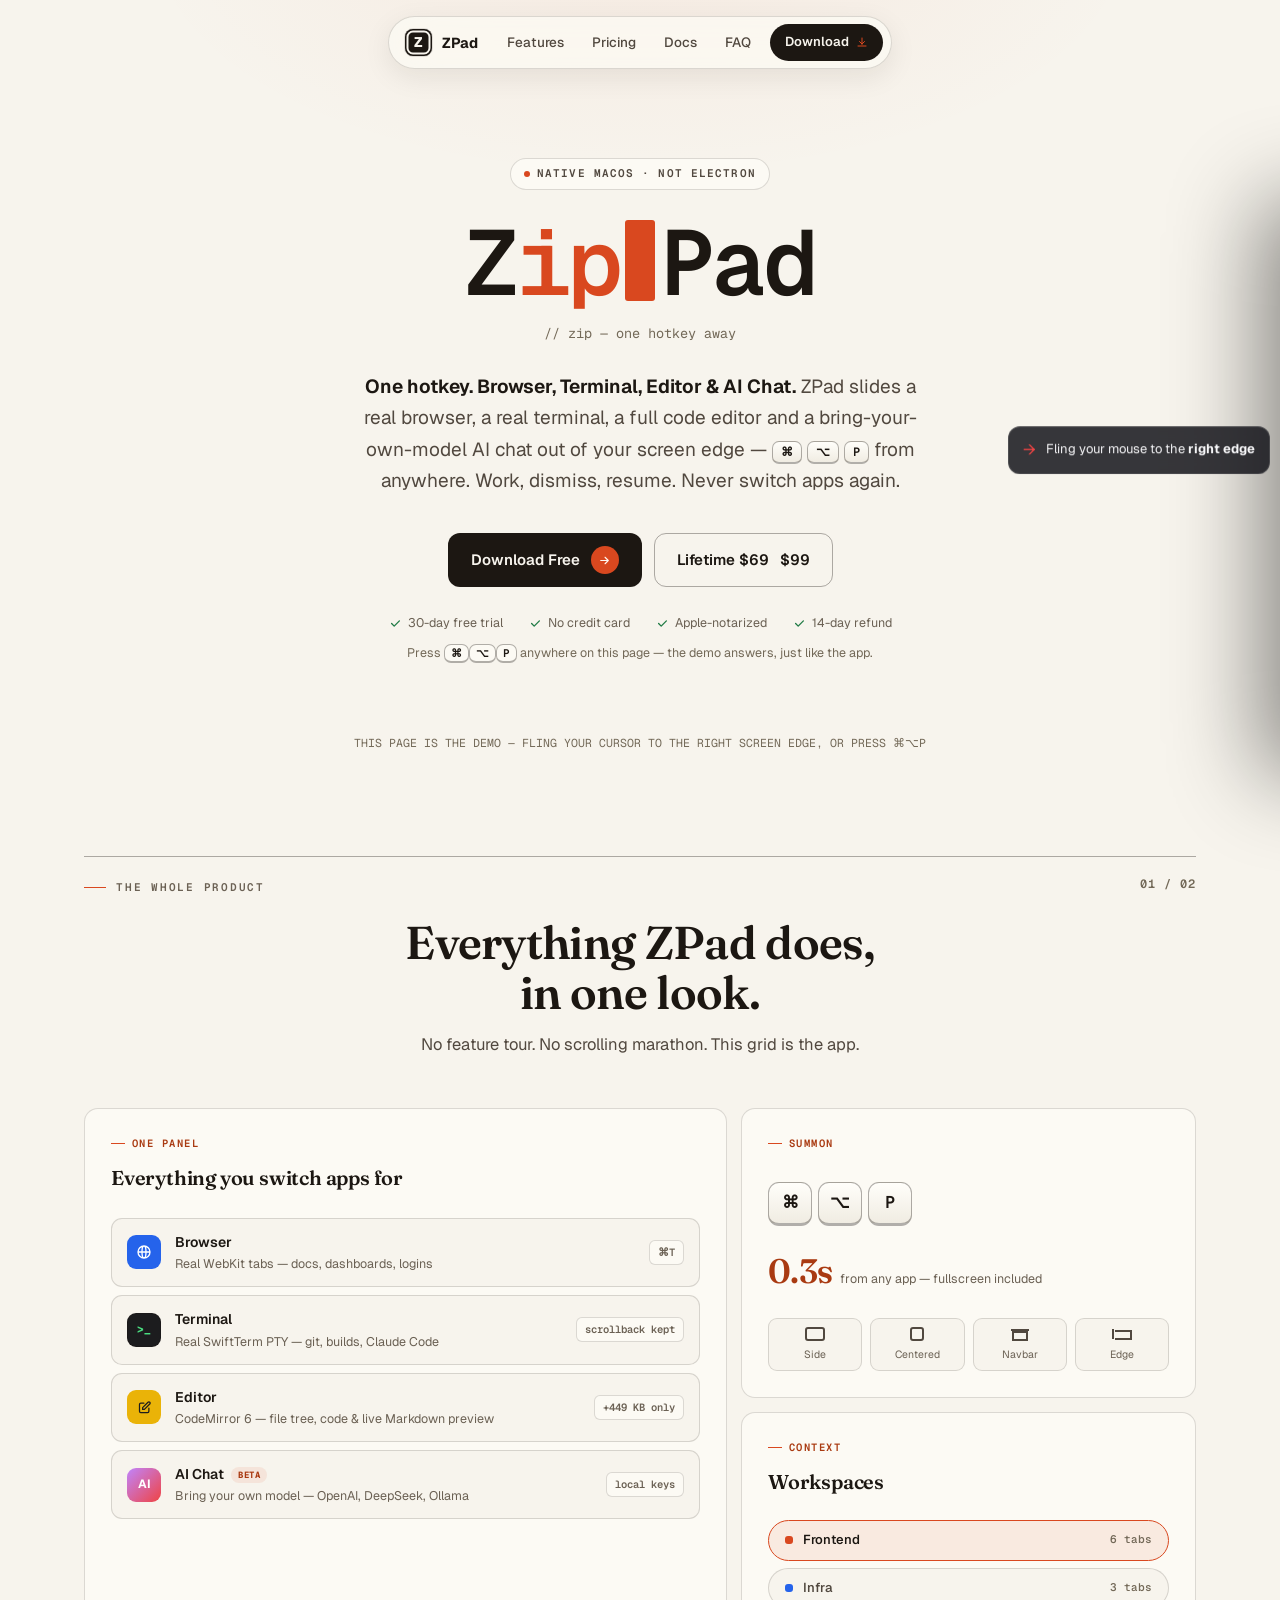
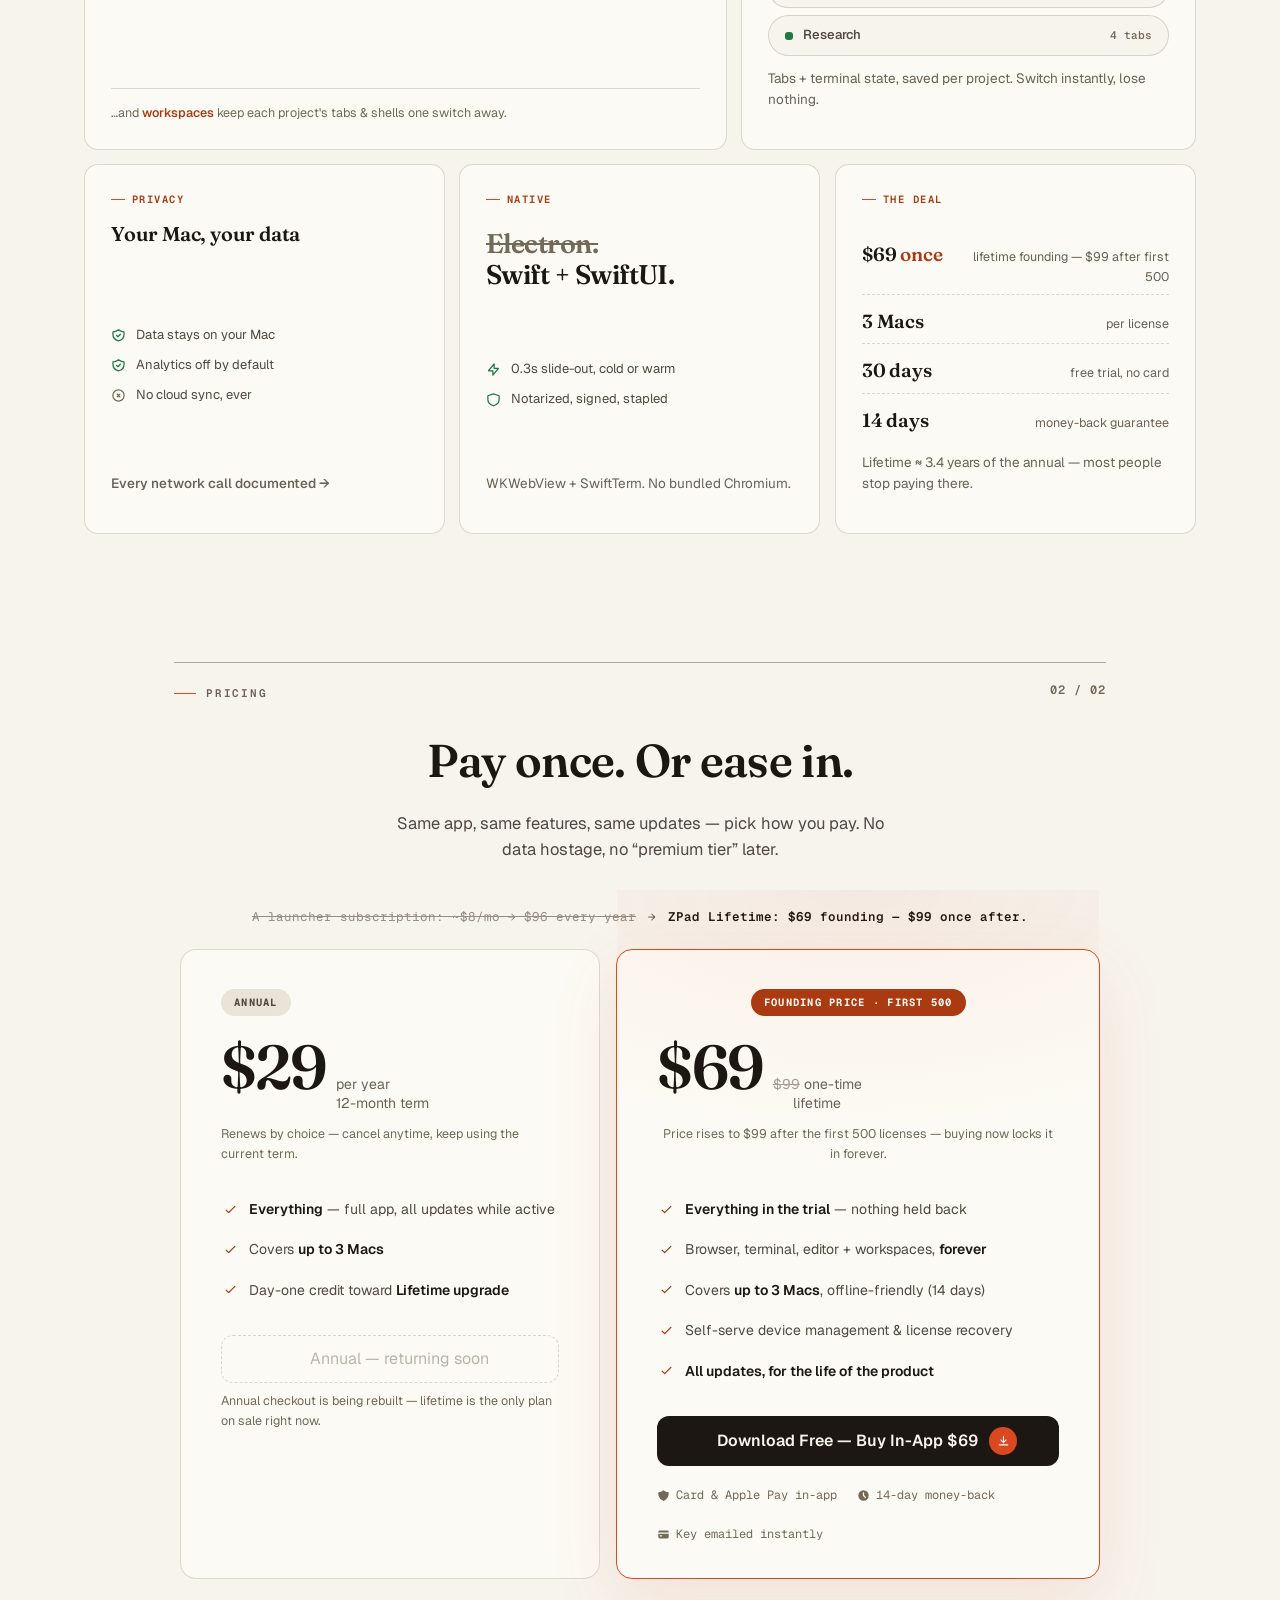
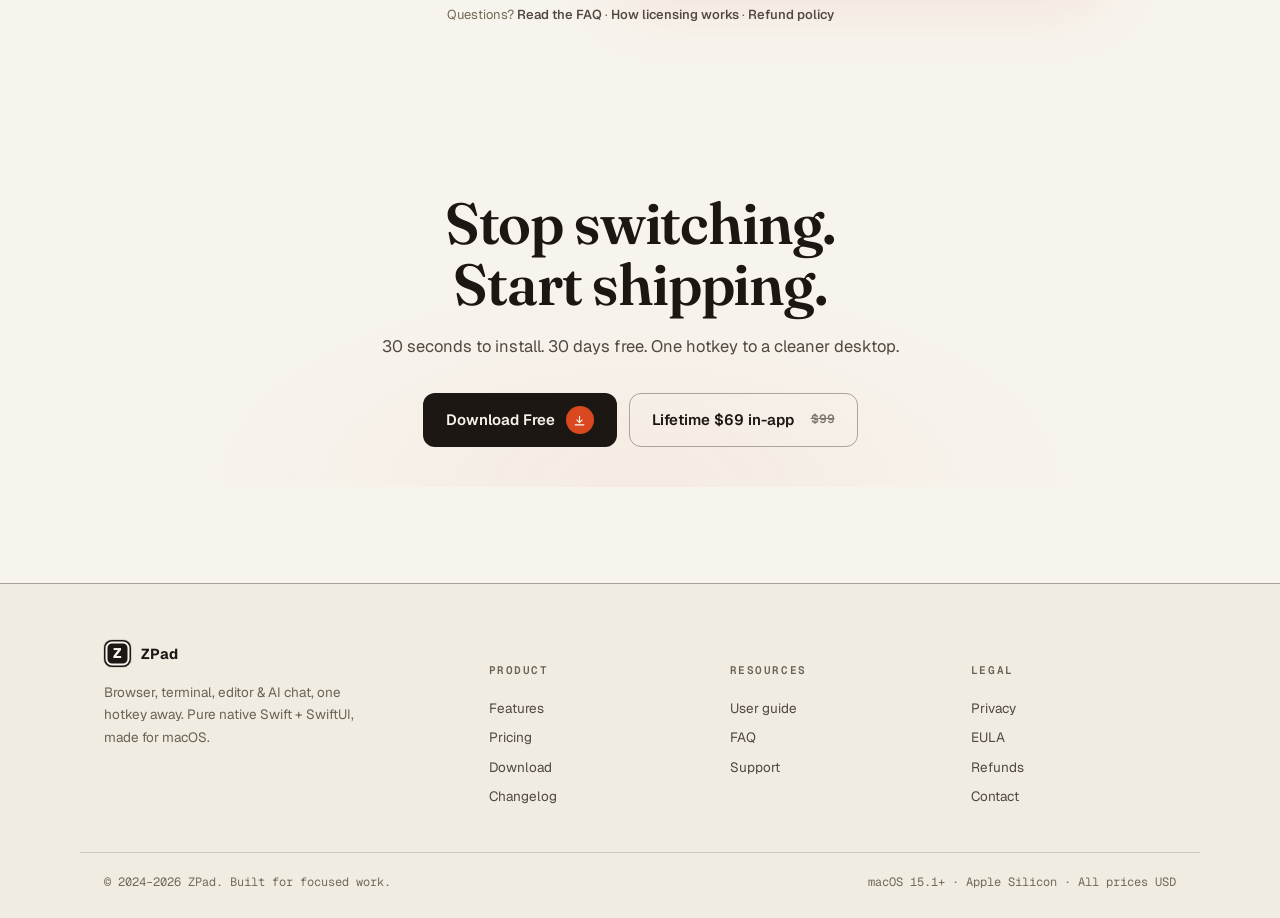
==== commit c7c0883c: "feat(copy,seo): four-tool framing with AI Chat; unify icon system Hero and SEO now lead with all fou" ====
--- a/index.html
+++ b/index.html
@@ -5,25 +5,25 @@
   <meta name="viewport" content="width=device-width, initial-scale=1.0, viewport-fit=cover" />
   <meta name="theme-color" content="#F7F4ED" />
 
-  <title>ZPad | Browser, Terminal &amp; Editor — One Hotkey Away</title>
-  <meta name="description" content="ZPad slides a real browser, a real terminal and a CodeMirror editor out of your screen edge with one hotkey (Cmd+Opt+P). Pure native Swift + SwiftUI for macOS 15+. Not Electron." />
+  <title>ZPad | Browser, Terminal, Editor &amp; AI Chat — One Hotkey Away</title>
+  <meta name="description" content="ZPad slides a real browser, a real terminal, a CodeMirror editor and an AI chat out of your screen edge with one hotkey (Cmd+Opt+P). Bring your own model — OpenAI, DeepSeek, Ollama. Pure native Swift + SwiftUI for macOS 15+. Not Electron." />
   <meta name="author" content="ZPad" />
-  <meta name="keywords" content="ZPad, macOS terminal, macOS browser, code editor, markdown editor, focus panel, status bar app, SwiftTerm, WKWebView, CodeMirror, productivity, hotkey panel, workspace" />
+  <meta name="keywords" content="ZPad, macOS terminal, macOS browser, code editor, markdown editor, AI chat, bring your own model, Ollama, OpenAI, DeepSeek, focus panel, status bar app, SwiftTerm, WKWebView, CodeMirror, productivity, hotkey panel, workspace" />
   <link rel="canonical" href="https://zpad.app/" />
   <link rel="icon" type="image/svg+xml" href="data:image/svg+xml,<svg xmlns='http://www.w3.org/2000/svg' viewBox='0 0 100 100'><rect width='100' height='100' rx='22' fill='%231C1712'/><rect x='7' y='7' width='86' height='86' rx='16' fill='none' stroke='%23F7F4ED' stroke-width='4'/><text x='50' y='71' font-size='58' font-family='-apple-system,sans-serif' font-weight='800' fill='%23F7F4ED' text-anchor='middle'>Z</text></svg>" />
 
   <!-- Open Graph -->
   <meta property="og:type" content="website" />
   <meta property="og:site_name" content="ZPad" />
-  <meta property="og:title" content="ZPad | Browser, Terminal &amp; Editor — One Hotkey Away" />
-  <meta property="og:description" content="A real browser, a real terminal and a code editor, one hotkey away. Pure native Swift + SwiftUI for macOS 15+. Not Electron." />
+  <meta property="og:title" content="ZPad | Browser, Terminal, Editor &amp; AI Chat — One Hotkey Away" />
+  <meta property="og:description" content="A real browser, a real terminal, a code editor and an AI chat — one hotkey away. Bring your own model: OpenAI, DeepSeek, Ollama. Pure native Swift + SwiftUI for macOS 15+. Not Electron." />
   <meta property="og:url" content="https://zpad.app/" />
   <meta property="og:locale" content="en_US" />
 
   <!-- Twitter -->
   <meta name="twitter:card" content="summary_large_image" />
-  <meta name="twitter:title" content="ZPad | Browser, Terminal &amp; Editor — One Hotkey Away" />
-  <meta name="twitter:description" content="A real browser, a real terminal and a code editor, one hotkey away. Pure native Swift + SwiftUI for macOS 15+." />
+  <meta name="twitter:title" content="ZPad | Browser, Terminal, Editor &amp; AI Chat — One Hotkey Away" />
+  <meta name="twitter:description" content="A real browser, a real terminal, a code editor and an AI chat — one hotkey away. Bring your own model: OpenAI, DeepSeek, Ollama. Pure native Swift + SwiftUI for macOS 15+." />
 
   <link rel="stylesheet" href="assets/site.css" />
   <link rel="preconnect" href="https://fonts.googleapis.com" />
@@ -38,7 +38,7 @@
     "name": "ZPad",
     "applicationCategory": "DeveloperApplication",
     "operatingSystem": "macOS 15.1+",
-    "description": "A real browser, a real terminal and a lightweight code editor that slide out of your screen edge with one hotkey. Pure native Swift + SwiftUI. Not Electron.",
+    "description": "A real browser, a real terminal, a code editor and an AI chat (bring your own model — OpenAI, DeepSeek, Ollama) that slide out of your screen edge with one hotkey. Pure native Swift + SwiftUI. Not Electron.",
     "offers": [{
       "@type": "Offer",
       "name": "Lifetime License",
@@ -505,6 +505,7 @@
     /* extra bits for verbatim panel markup */
     .cm svg { width: 10px; height: 10px; vertical-align: -1px; margin-right: 3px; }
 
+
     /* =====================================================
        Responsive (page + panel)
        ===================================================== */
@@ -890,7 +891,7 @@
     </div>
     <a class="nav-cta" href="download.html">
       <span>Download</span>
-      <svg fill="none" stroke="currentColor" viewBox="0 0 24 24"><path stroke-linecap="round" stroke-linejoin="round" stroke-width="2.5" d="M12 4v12m0 0l-5-5m5 5l5-5M4 20h16"/></svg>
+      <svg fill="none" stroke="currentColor" viewBox="0 0 24 24"><path stroke-linecap="round" stroke-linejoin="round" stroke-width="2" d="M12 4v12m0 0l-5-5m5 5l5-5M4 20h16"/></svg>
     </a>
     <button class="nav-burger" aria-label="Open menu" onclick="toggleMenu(true)">
       <svg width="16" height="16" fill="none" stroke="currentColor" viewBox="0 0 24 24"><path stroke-linecap="round" stroke-width="2" d="M4 7h16M4 12h16M4 17h16"/></svg>
@@ -920,14 +921,14 @@
     </h1>
     <div class="zh-caption reveal reveal-d1" id="zhCaption" aria-hidden="true"></div>
     <p class="hero-sub reveal reveal-d2">
-      <strong>One hotkey. Browser, Terminal &amp; Editor.</strong>
-      ZPad slides a real browser, a real terminal and a full code editor out of your screen edge —
+      <strong>One hotkey. Browser, Terminal, Editor &amp; AI Chat.</strong>
+      ZPad slides a real browser, a real terminal, a full code editor and a bring-your-own-model AI chat out of your screen edge —
       <kbd>⌘</kbd> <kbd>⌥</kbd> <kbd>P</kbd> from anywhere. Work, dismiss, resume. Never switch apps again.
     </p>
     <div class="hero-cta reveal reveal-d2">
       <a class="btn btn-primary" href="download.html">
         Download Free
-        <span class="chip-ic"><svg fill="none" stroke="currentColor" viewBox="0 0 24 24"><path stroke-linecap="round" stroke-linejoin="round" stroke-width="2.5" d="M5 12h14m0 0l-6-6m6 6l-6 6"/></svg></span>
+        <span class="chip-ic"><svg fill="none" stroke="currentColor" viewBox="0 0 24 24"><path stroke-linecap="round" stroke-linejoin="round" stroke-width="2" d="M5 12h14m0 0l-6-6m6 6l-6 6"/></svg></span>
       </a>
       <a class="btn btn-ghost" href="#pricing">Lifetime $69<span class="strike">$99</span></a>
     </div>
@@ -978,16 +979,16 @@
         <!-- sidebar: measured 40px rail -->
         <aside class="dp-sidebar">
           <button class="rail-btn" id="collapseBtn" title="Collapse panel">
-            <svg fill="none" stroke="currentColor" viewBox="0 0 24 24"><path stroke-linecap="round" stroke-linejoin="round" stroke-width="2.5" d="M9 5l7 7-7 7"/></svg>
+            <svg fill="none" stroke="currentColor" viewBox="0 0 24 24"><path stroke-linecap="round" stroke-linejoin="round" stroke-width="2" d="M9 5l7 7-7 7"/></svg>
           </button>
           <button class="rail-btn on" id="hoverToggle" title="Toggle hover-trigger (hot zone)">
-            <svg fill="none" stroke="currentColor" viewBox="0 0 24 24"><rect x="7" y="3" width="10" height="18" rx="5" stroke-width="1.8"/><path stroke-linecap="round" stroke-width="1.8" d="M12 7v3"/></svg>
+            <svg fill="none" stroke="currentColor" viewBox="0 0 24 24"><rect x="7" y="3" width="10" height="18" rx="5" stroke-width="2"/><path stroke-linecap="round" stroke-width="2" d="M12 7v3"/></svg>
           </button>
           <button class="rail-btn" title="Favorites">
             <svg fill="none" stroke="currentColor" viewBox="0 0 24 24"><path stroke-linecap="round" stroke-linejoin="round" stroke-width="2" d="M5 5a2 2 0 012-2h10a2 2 0 012 2v16l-7-3.5L5 21z"/></svg>
           </button>
           <button class="rail-btn" id="newTab" title="New tab">
-            <svg fill="none" stroke="currentColor" viewBox="0 0 24 24"><path stroke-linecap="round" stroke-linejoin="round" stroke-width="2.2" d="M12 4v16m8-8H4"/></svg>
+            <svg fill="none" stroke="currentColor" viewBox="0 0 24 24"><path stroke-linecap="round" stroke-linejoin="round" stroke-width="2" d="M12 4v16m8-8H4"/></svg>
           </button>
           <div class="rail-div"></div>
           <div class="tabs" id="tabs"></div>
@@ -1034,11 +1035,11 @@
               <div class="chat-composer">
                 <div class="chat-inputwrap">
                   <input id="chatInput" placeholder="Ask anything…" autocomplete="off" spellcheck="false" />
-                  <button class="chat-send" id="chatSend" title="Send"><svg fill="none" stroke="currentColor" viewBox="0 0 24 24"><path stroke-linecap="round" stroke-linejoin="round" stroke-width="2.2" d="M12 19V5m-7 7l7-7 7 7"/></svg></button>
+                  <button class="chat-send" id="chatSend" title="Send"><svg fill="none" stroke="currentColor" viewBox="0 0 24 24"><path stroke-linecap="round" stroke-linejoin="round" stroke-width="2" d="M12 19V5m-7 7l7-7 7 7"/></svg></button>
                 </div>
                 <div class="chat-modes">
-                  <button class="cm active" data-m="fast"><svg viewBox="0 0 24 24" fill="none" stroke="currentColor" stroke-width="2.2" stroke-linecap="round" stroke-linejoin="round"><path d="M13 2L3 14h7l-1 8 10-12h-7l1-8z"/></svg>Fast</button>
-                  <button class="cm" data-m="think"><svg viewBox="0 0 24 24" fill="none" stroke="currentColor" stroke-width="2.2" stroke-linecap="round"><path d="M12 3v18M3.8 7.5l16.4 9M20.2 7.5l-16.4 9"/></svg>Think</button>
+                  <button class="cm active" data-m="fast"><svg viewBox="0 0 24 24" fill="none" stroke="currentColor" stroke-width="2" stroke-linecap="round" stroke-linejoin="round"><path d="M13 2L3 14h7l-1 8 10-12h-7l1-8z"/></svg>Fast</button>
+                  <button class="cm" data-m="think"><svg viewBox="0 0 24 24" fill="none" stroke="currentColor" stroke-width="2" stroke-linecap="round"><path d="M12 3v18M3.8 7.5l16.4 9M20.2 7.5l-16.4 9"/></svg>Think</button>
                 </div>
               </div>
             </div>
@@ -1134,10 +1135,10 @@
           <div class="summon-keys"><kbd>⌘</kbd><kbd>⌥</kbd><kbd>P</kbd></div>
           <div class="summon-stat"><span class="v">0.3s</span><span class="l">from any app — fullscreen included</span></div>
           <div class="modes-row">
-            <div class="mode-pill"><svg viewBox="0 0 20 14" fill="none" stroke="currentColor" stroke-width="1.5"><rect x="1" y="1" width="18" height="12" rx="2"/></svg>Side</div>
-            <div class="mode-pill"><svg viewBox="0 0 20 14" fill="none" stroke="currentColor" stroke-width="1.5"><rect x="4" y="1" width="12" height="12" rx="2"/></svg>Centered</div>
-            <div class="mode-pill"><svg viewBox="0 0 20 14" fill="none" stroke="currentColor" stroke-width="1.5"><path d="M1 3h18M3 5h14v8H3z"/></svg>Navbar</div>
-            <div class="mode-pill"><svg viewBox="0 0 20 14" fill="none" stroke="currentColor" stroke-width="1.5"><path d="M1 2v10M3 4h16v8H3"/></svg>Edge</div>
+            <div class="mode-pill"><svg viewBox="0 0 20 14" fill="none" stroke="currentColor" stroke-width="2"><rect x="1" y="1" width="18" height="12" rx="2"/></svg>Side</div>
+            <div class="mode-pill"><svg viewBox="0 0 20 14" fill="none" stroke="currentColor" stroke-width="2"><rect x="4" y="1" width="12" height="12" rx="2"/></svg>Centered</div>
+            <div class="mode-pill"><svg viewBox="0 0 20 14" fill="none" stroke="currentColor" stroke-width="2"><path d="M1 3h18M3 5h14v8H3z"/></svg>Navbar</div>
+            <div class="mode-pill"><svg viewBox="0 0 20 14" fill="none" stroke="currentColor" stroke-width="2"><path d="M1 2v10M3 4h16v8H3"/></svg>Edge</div>
           </div>
         </div>
       </div>
@@ -1223,9 +1224,9 @@
         </div>
         <p class="price-note">Renews by choice — cancel anytime, keep using the current term.</p>
         <ul class="price-feats">
-          <li><svg fill="none" stroke="currentColor" viewBox="0 0 24 24"><path stroke-linecap="round" stroke-linejoin="round" stroke-width="2.5" d="M5 13l4 4L19 7"/></svg><span><b>Everything</b> — full app, all updates while active</span></li>
-          <li><svg fill="none" stroke="currentColor" viewBox="0 0 24 24"><path stroke-linecap="round" stroke-linejoin="round" stroke-width="2.5" d="M5 13l4 4L19 7"/></svg><span>Covers <b>up to 3 Macs</b></span></li>
-          <li><svg fill="none" stroke="currentColor" viewBox="0 0 24 24"><path stroke-linecap="round" stroke-linejoin="round" stroke-width="2.5" d="M5 13l4 4L19 7"/></svg><span>Day-one credit toward <b>Lifetime upgrade</b></span></li>
+          <li><svg fill="none" stroke="currentColor" viewBox="0 0 24 24"><path stroke-linecap="round" stroke-linejoin="round" stroke-width="2" d="M5 13l4 4L19 7"/></svg><span><b>Everything</b> — full app, all updates while active</span></li>
+          <li><svg fill="none" stroke="currentColor" viewBox="0 0 24 24"><path stroke-linecap="round" stroke-linejoin="round" stroke-width="2" d="M5 13l4 4L19 7"/></svg><span>Covers <b>up to 3 Macs</b></span></li>
+          <li><svg fill="none" stroke="currentColor" viewBox="0 0 24 24"><path stroke-linecap="round" stroke-linejoin="round" stroke-width="2" d="M5 13l4 4L19 7"/></svg><span>Day-one credit toward <b>Lifetime upgrade</b></span></li>
         </ul>
         <span class="price-cta" style="pointer-events:none;opacity:.45;cursor:default;border:1px dashed var(--line-strong);border-radius:12px;color:var(--ink-3);">
           Annual — returning soon
@@ -1240,15 +1241,15 @@
         </div>
         <p class="price-note">Price rises to $99 after the first 500 licenses — buying now locks it in forever.</p>
         <ul class="price-feats">
-          <li><svg fill="none" stroke="currentColor" viewBox="0 0 24 24"><path stroke-linecap="round" stroke-linejoin="round" stroke-width="2.5" d="M5 13l4 4L19 7"/></svg><span><b>Everything in the trial</b> — nothing held back</span></li>
-          <li><svg fill="none" stroke="currentColor" viewBox="0 0 24 24"><path stroke-linecap="round" stroke-linejoin="round" stroke-width="2.5" d="M5 13l4 4L19 7"/></svg><span>Browser, terminal, editor + workspaces, <b>forever</b></span></li>
-          <li><svg fill="none" stroke="currentColor" viewBox="0 0 24 24"><path stroke-linecap="round" stroke-linejoin="round" stroke-width="2.5" d="M5 13l4 4L19 7"/></svg><span>Covers <b>up to 3 Macs</b>, offline-friendly (14 days)</span></li>
-          <li><svg fill="none" stroke="currentColor" viewBox="0 0 24 24"><path stroke-linecap="round" stroke-linejoin="round" stroke-width="2.5" d="M5 13l4 4L19 7"/></svg><span>Self-serve device management &amp; license recovery</span></li>
-          <li><svg fill="none" stroke="currentColor" viewBox="0 0 24 24"><path stroke-linecap="round" stroke-linejoin="round" stroke-width="2.5" d="M5 13l4 4L19 7"/></svg><span><b>All updates, for the life of the product</b></span></li>
+          <li><svg fill="none" stroke="currentColor" viewBox="0 0 24 24"><path stroke-linecap="round" stroke-linejoin="round" stroke-width="2" d="M5 13l4 4L19 7"/></svg><span><b>Everything in the trial</b> — nothing held back</span></li>
+          <li><svg fill="none" stroke="currentColor" viewBox="0 0 24 24"><path stroke-linecap="round" stroke-linejoin="round" stroke-width="2" d="M5 13l4 4L19 7"/></svg><span>Browser, terminal, editor + workspaces, <b>forever</b></span></li>
+          <li><svg fill="none" stroke="currentColor" viewBox="0 0 24 24"><path stroke-linecap="round" stroke-linejoin="round" stroke-width="2" d="M5 13l4 4L19 7"/></svg><span>Covers <b>up to 3 Macs</b>, offline-friendly (14 days)</span></li>
+          <li><svg fill="none" stroke="currentColor" viewBox="0 0 24 24"><path stroke-linecap="round" stroke-linejoin="round" stroke-width="2" d="M5 13l4 4L19 7"/></svg><span>Self-serve device management &amp; license recovery</span></li>
+          <li><svg fill="none" stroke="currentColor" viewBox="0 0 24 24"><path stroke-linecap="round" stroke-linejoin="round" stroke-width="2" d="M5 13l4 4L19 7"/></svg><span><b>All updates, for the life of the product</b></span></li>
         </ul>
         <a class="btn btn-primary price-cta" href="download.html">
           Download Free — Buy In-App $69
-          <span class="chip-ic"><svg fill="none" stroke="currentColor" viewBox="0 0 24 24"><path stroke-linecap="round" stroke-linejoin="round" stroke-width="2.5" d="M12 4v12m0 0l-5-5m5 5l5-5M4 20h16"/></svg></span>
+          <span class="chip-ic"><svg fill="none" stroke="currentColor" viewBox="0 0 24 24"><path stroke-linecap="round" stroke-linejoin="round" stroke-width="2" d="M12 4v12m0 0l-5-5m5 5l5-5M4 20h16"/></svg></span>
         </a>
         <div class="price-trust">
           <span><svg fill="currentColor" viewBox="0 0 20 20"><path fill-rule="evenodd" d="M2.166 4.999A11.954 11.954 0 0010 1.944 11.954 11.954 0 0017.834 5c.11.65.166 1.32.166 2.001 0 5.225-3.34 9.67-8 11.317C5.34 16.67 2 12.225 2 7c0-.682.057-1.35.166-2.001z" clip-rule="evenodd"/></svg>Card &amp; Apple Pay in-app</span>
@@ -1267,7 +1268,7 @@
     <div class="hero-cta reveal reveal-d2">
       <a class="btn btn-primary" href="download.html">
         Download Free
-        <span class="chip-ic"><svg fill="none" stroke="currentColor" viewBox="0 0 24 24"><path stroke-linecap="round" stroke-linejoin="round" stroke-width="2.5" d="M12 4v12m0 0l-5-5m5 5l5-5M4 20h16"/></svg></span>
+        <span class="chip-ic"><svg fill="none" stroke="currentColor" viewBox="0 0 24 24"><path stroke-linecap="round" stroke-linejoin="round" stroke-width="2" d="M12 4v12m0 0l-5-5m5 5l5-5M4 20h16"/></svg></span>
       </a>
       <a class="btn btn-ghost" href="download.html">Lifetime $69 in-app<span class="strike">$99</span></a>
     </div>
@@ -1283,7 +1284,7 @@
         <span class="brand-mark" aria-hidden="true">Z</span>
         <span class="brand-name">ZPad</span>
       </div>
-      <p>Browser, terminal and editor, one hotkey away. Pure native Swift + SwiftUI, made for macOS.</p>
+      <p>Browser, terminal, editor &amp; AI chat, one hotkey away. Pure native Swift + SwiftUI, made for macOS.</p>
     </div>
     <div class="foot-col">
       <h4>Product</h4>
@@ -1384,6 +1385,14 @@
   web: { bg: '#60a5fa', t: '⌘' }
 };
 
+/* Centralized tab-icon registry: favKey → inline SVG (one swap point when
+   app-accurate icons arrive). All icons: 24 viewBox · stroke 2 · round joins. */
+const FAV_SVG = {
+  web: { svg: '<svg fill="none" stroke="currentColor" viewBox="0 0 24 24"><path stroke-linecap="round" stroke-linejoin="round" stroke-width="2" d="M21 12a9 9 0 01-9 9m9-9a9 9 0 00-9-9m9 9H3m9 9a9 9 0 01-9-9m9 9c1.66 0 3-4 3-9s-1.34-9-3-9m0 18c-1.66 0-3-4-3-9s1.34-9 3-9"/></svg>' },
+  terminal: { svg: '<svg fill="none" stroke="currentColor" viewBox="0 0 24 24"><path stroke-linecap="round" stroke-linejoin="round" stroke-width="2" d="M8 9l3 3-3 3m5 0h3M5 20h14a2 2 0 002-2V6a2 2 0 00-2-2H5a2 2 0 00-2 2v12a2 2 0 002 2z"/></svg>' },
+  chat: { svg: '<svg fill="none" stroke="currentColor" viewBox="0 0 24 24"><path stroke-linecap="round" stroke-linejoin="round" stroke-width="2" d="M4.5 12.75a7.5 7.5 0 017.5-7.5h4.5a7.5 7.5 0 017.5 7.5v0a7.5 7.5 0 01-7.5 7.5H9l-4.5 3v-4.09A7.5 7.5 0 014.5 12.75z"/></svg>', color: '#34d399' }
+};
+
 let tabs = [];
 let activeId = null;
 
@@ -1410,17 +1419,17 @@
     el.className = 'tab' + (t.id === activeId ? ' active' : '') + (t.type === 'web' ? ' loaded' : '');
     el.dataset.id = t.id;
     el.dataset.hint = t.name;
-    const fav = FAV[t.favKey || t.type];
-    const inner = t.type === 'terminal'
-      ? `<span class="fav term-ico"><svg fill="none" stroke="currentColor" viewBox="0 0 24 24"><path stroke-linecap="round" stroke-linejoin="round" stroke-width="2" d="M8 9l3 3-3 3m5 0h3M5 20h14a2 2 0 002-2V6a2 2 0 00-2-2H5a2 2 0 00-2 2v12a2 2 0 002 2z"/></svg></span>`
-      : t.type === 'chat'
-        ? `<span class="fav term-ico" style="color:#34d399"><svg fill="none" stroke="currentColor" viewBox="0 0 24 24"><path stroke-linecap="round" stroke-linejoin="round" stroke-width="2" d="M4.5 12.75a7.5 7.5 0 017.5-7.5h4.5a7.5 7.5 0 017.5 7.5v0a7.5 7.5 0 01-7.5 7.5H9l-4.5 3v-4.09A7.5 7.5 0 014.5 12.75z"/></svg></span>`
-        : t.type === 'claude'
+    const key = t.favKey || t.type;
+    const fav = FAV[key];
+    const svg = FAV_SVG[key];
+    const inner = svg
+      ? `<span class="fav term-ico"${svg.color ? ` style="color:${svg.color}"` : ''}>${svg.svg}</span>`
+      : t.type === 'claude'
         ? `<span class="fav" style="background:linear-gradient(135deg,#d97757,#b45309)">✳</span>`
-        : fav.img
+        : fav && fav.img
           ? `<img class="fav" src="${fav.img}" alt="" />`
-          : `<span class="fav" style="background:${fav.bg}">${fav.t}</span>`;
-    el.innerHTML = `${inner}<span class="dot"></span><span class="close" title="Close tab"><svg fill="none" stroke="currentColor" viewBox="0 0 24 24"><path stroke-linecap="round" stroke-linejoin="round" stroke-width="3" d="M6 18L18 6M6 6l12 12"/></svg></span>`;
+          : `<span class="fav" style="background:${fav ? fav.bg : '#3a3a42'}">${fav ? fav.t : ''}</span>`;
+    el.innerHTML = `${inner}<span class="dot"></span><span class="close" title="Close tab"><svg fill="none" stroke="currentColor" viewBox="0 0 24 24"><path stroke-linecap="round" stroke-linejoin="round" stroke-width="2" d="M6 18L18 6M6 6l12 12"/></svg></span>`;
     el.addEventListener('click', () => activate(t.id));
     el.addEventListener('contextmenu', (e) => { e.preventDefault(); closeTab(t.id); });
     el.querySelector('.close').addEventListener('click', (e) => { e.stopPropagation(); closeTab(t.id); });
@@ -1462,7 +1471,6 @@
   }
 }
 
-/* new tab cycles web -> terminal -> claude */
 let addCursor = 0;
 document.getElementById('newTab').addEventListener('click', () => {
   const kinds = [
@@ -1545,7 +1553,7 @@
     <div style="width:100%;max-width:440px;margin-top:28px;position:relative">
       <input placeholder="Ask anything" style="width:100%;box-sizing:border-box;height:50px;border-radius:26px;background:rgba(255,255,255,.07);border:1px solid rgba(255,255,255,.1);padding:0 96px 0 20px;color:rgba(238,238,242,.9);outline:none;font-size:14px;transition:all .2s" onfocus="this.style.borderColor='rgba(255,255,255,.22)'" onblur="this.style.borderColor='rgba(255,255,255,.1)'" />
       <span style="position:absolute;right:8px;top:8px;width:34px;height:34px;border-radius:50%;background:#fff;display:inline-flex;align-items:center;justify-content:center;cursor:pointer">
-        <svg style="width:15px;height:15px;color:#0d0d0d" fill="none" stroke="currentColor" viewBox="0 0 24 24"><path stroke-linecap="round" stroke-linejoin="round" stroke-width="2.4" d="M12 19V5m-7 7l7-7 7 7"/></svg>
+        <svg style="width:15px;height:15px;color:#0d0d0d" fill="none" stroke="currentColor" viewBox="0 0 24 24"><path stroke-linecap="round" stroke-linejoin="round" stroke-width="2" d="M12 19V5m-7 7l7-7 7 7"/></svg>
       </span>
     </div>
     <div style="display:flex;flex-wrap:wrap;gap:8px;justify-content:center;margin-top:26px;max-width:440px">
@@ -1653,7 +1661,7 @@
     'HomepageView.swift': 'Sidebar + web view + terminal + favorites',
     'Constants.swift': 'DesignConstants + UserDefaultsKey',
     'Terminal': 'TerminalContainerView (SwiftTerm wrapper)',
-    'README.md': '# ZPad — Browser, Terminal & Editor, one hotkey away'
+    'README.md': '# ZPad — Browser, Terminal, Editor & AI Chat, one hotkey away'
   }
 };
 
@@ -1750,7 +1758,7 @@
       '<span class="t-acc">      | |_| | |_| | |_|  _ < (_| \\__ \\ |_</span>',
       '<span class="t-acc">      |____/ \\__,_|\\__|_| \\_\\__,_|___/\\__|</span>',
       '',
-      '  <span class="t-yel">Browser, Terminal & Editor, one hotkey away.</span>',
+      '  <span class="t-yel">Browser, Terminal, Editor & AI Chat — one hotkey away.</span>',
       '  macOS 15.1+ · Pure Swift + SwiftUI · Not Electron',
       '  <span class="t-dim">summon →</span> <span class="t-grn">Cmd + Opt + P</span>'
     ].join('\n');
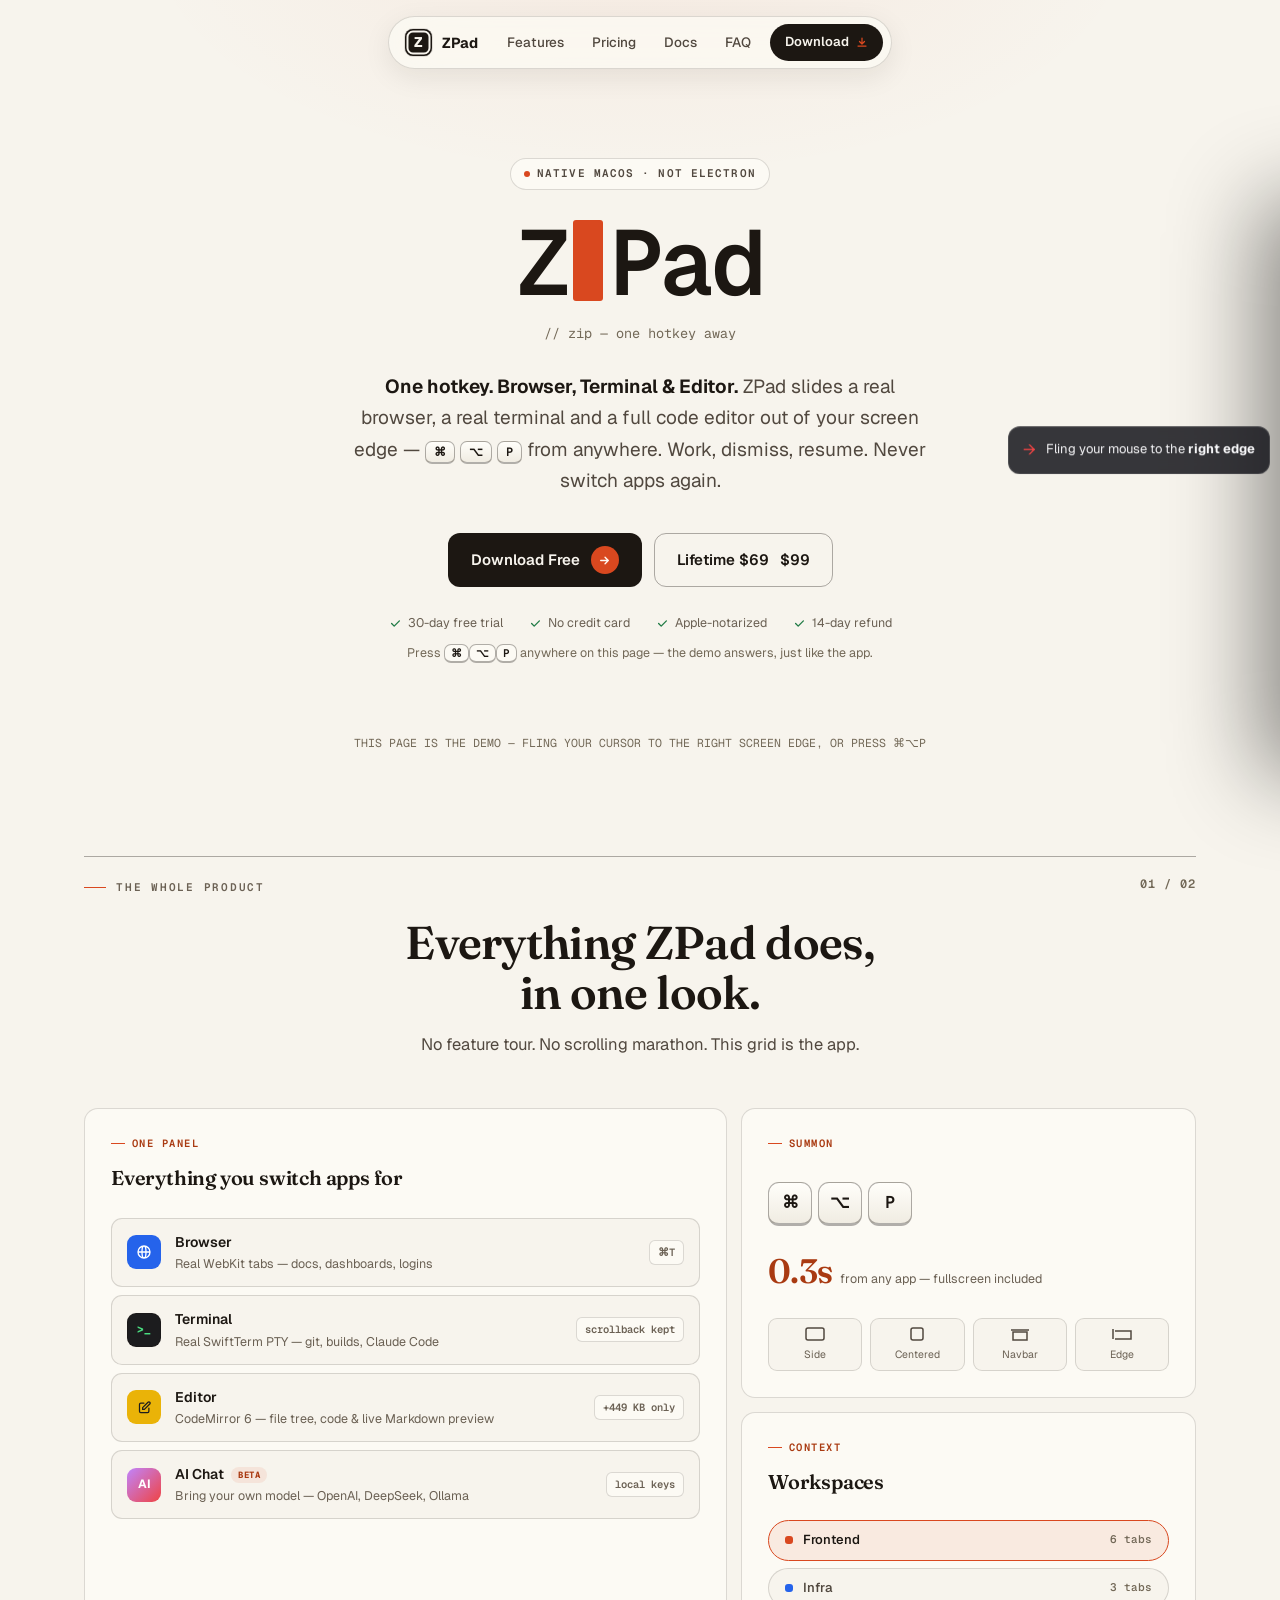
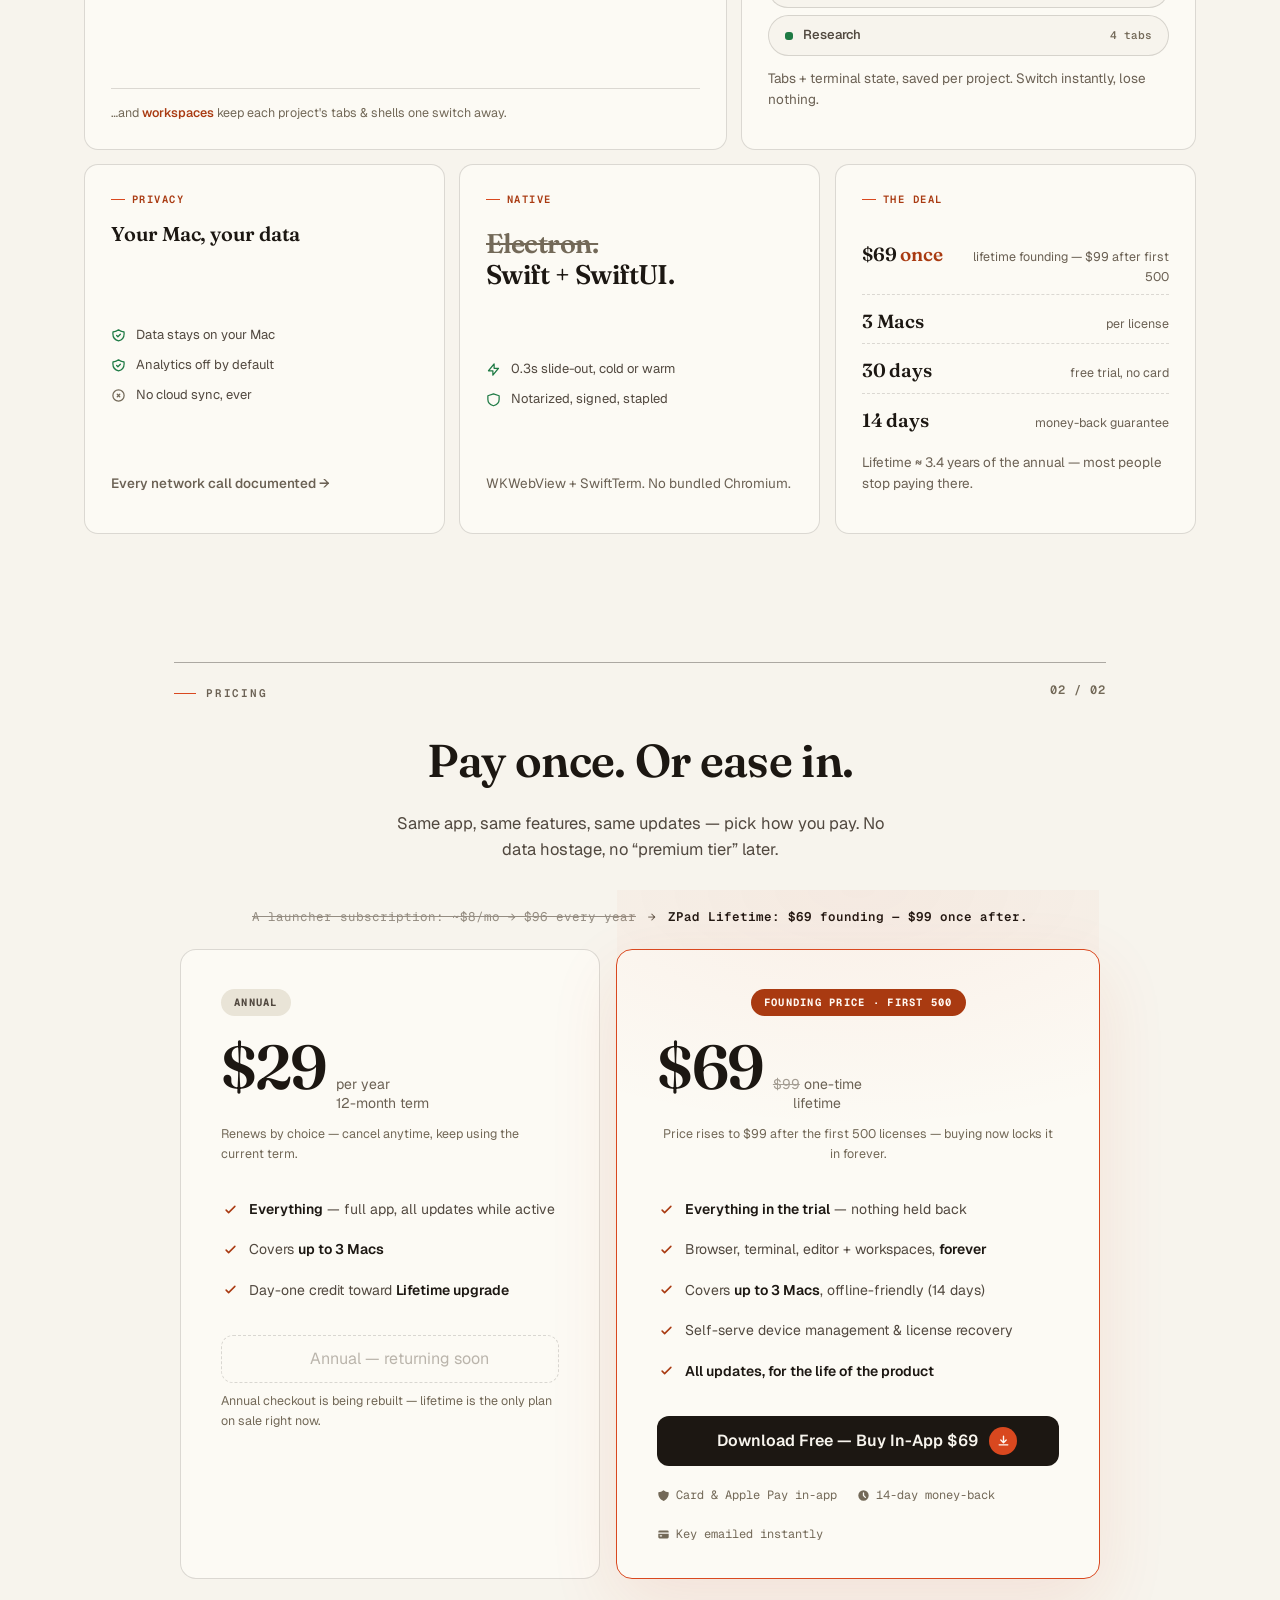
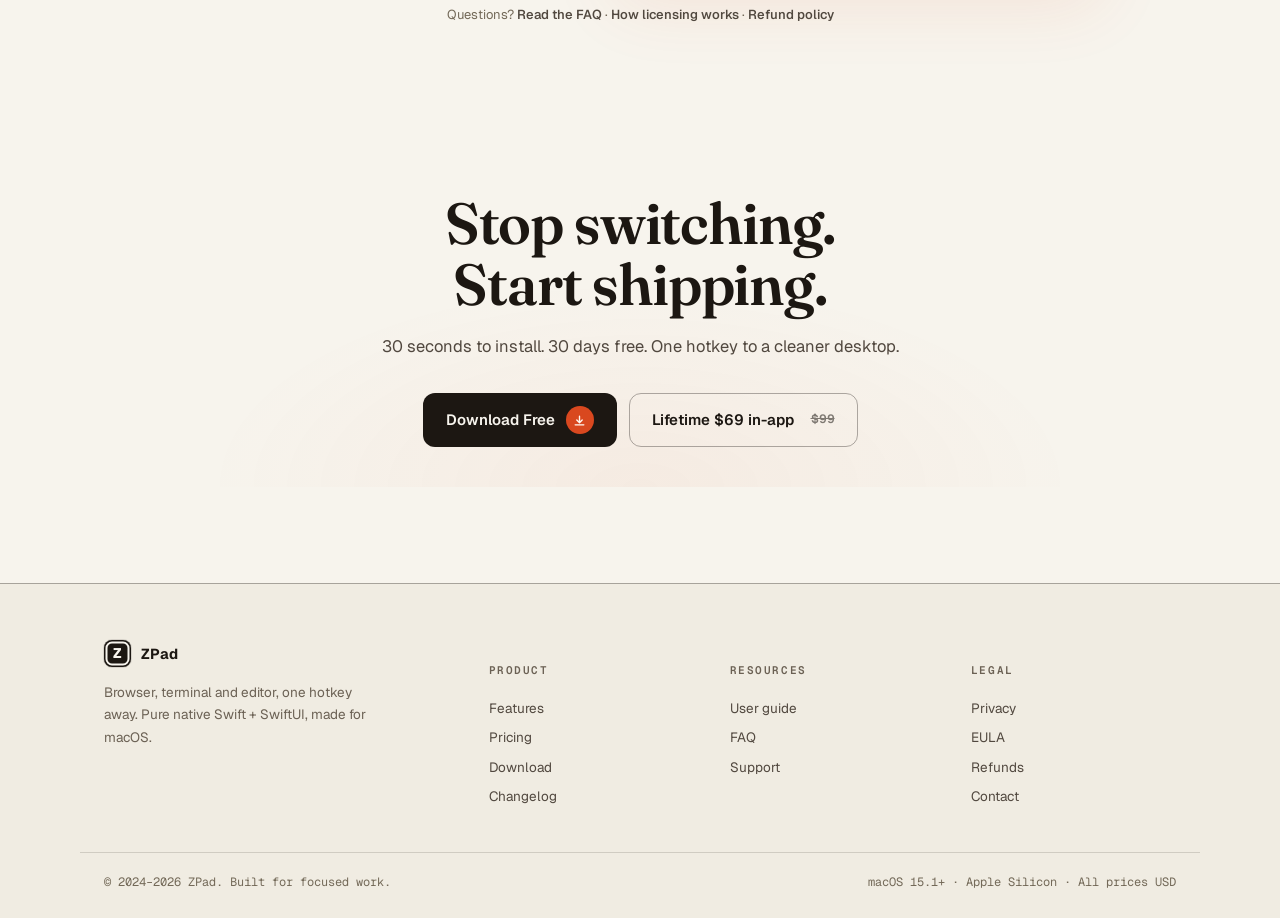
==== commit 1101c364: "Revert "feat(copy,seo): four-tool framing with AI Chat; unify icon system" This reverts commit c7c08" ====
--- a/index.html
+++ b/index.html
@@ -5,25 +5,25 @@
   <meta name="viewport" content="width=device-width, initial-scale=1.0, viewport-fit=cover" />
   <meta name="theme-color" content="#F7F4ED" />
 
-  <title>ZPad | Browser, Terminal, Editor &amp; AI Chat — One Hotkey Away</title>
-  <meta name="description" content="ZPad slides a real browser, a real terminal, a CodeMirror editor and an AI chat out of your screen edge with one hotkey (Cmd+Opt+P). Bring your own model — OpenAI, DeepSeek, Ollama. Pure native Swift + SwiftUI for macOS 15+. Not Electron." />
+  <title>ZPad | Browser, Terminal &amp; Editor — One Hotkey Away</title>
+  <meta name="description" content="ZPad slides a real browser, a real terminal and a CodeMirror editor out of your screen edge with one hotkey (Cmd+Opt+P). Pure native Swift + SwiftUI for macOS 15+. Not Electron." />
   <meta name="author" content="ZPad" />
-  <meta name="keywords" content="ZPad, macOS terminal, macOS browser, code editor, markdown editor, AI chat, bring your own model, Ollama, OpenAI, DeepSeek, focus panel, status bar app, SwiftTerm, WKWebView, CodeMirror, productivity, hotkey panel, workspace" />
+  <meta name="keywords" content="ZPad, macOS terminal, macOS browser, code editor, markdown editor, focus panel, status bar app, SwiftTerm, WKWebView, CodeMirror, productivity, hotkey panel, workspace" />
   <link rel="canonical" href="https://zpad.app/" />
   <link rel="icon" type="image/svg+xml" href="data:image/svg+xml,<svg xmlns='http://www.w3.org/2000/svg' viewBox='0 0 100 100'><rect width='100' height='100' rx='22' fill='%231C1712'/><rect x='7' y='7' width='86' height='86' rx='16' fill='none' stroke='%23F7F4ED' stroke-width='4'/><text x='50' y='71' font-size='58' font-family='-apple-system,sans-serif' font-weight='800' fill='%23F7F4ED' text-anchor='middle'>Z</text></svg>" />
 
   <!-- Open Graph -->
   <meta property="og:type" content="website" />
   <meta property="og:site_name" content="ZPad" />
-  <meta property="og:title" content="ZPad | Browser, Terminal, Editor &amp; AI Chat — One Hotkey Away" />
-  <meta property="og:description" content="A real browser, a real terminal, a code editor and an AI chat — one hotkey away. Bring your own model: OpenAI, DeepSeek, Ollama. Pure native Swift + SwiftUI for macOS 15+. Not Electron." />
+  <meta property="og:title" content="ZPad | Browser, Terminal &amp; Editor — One Hotkey Away" />
+  <meta property="og:description" content="A real browser, a real terminal and a code editor, one hotkey away. Pure native Swift + SwiftUI for macOS 15+. Not Electron." />
   <meta property="og:url" content="https://zpad.app/" />
   <meta property="og:locale" content="en_US" />
 
   <!-- Twitter -->
   <meta name="twitter:card" content="summary_large_image" />
-  <meta name="twitter:title" content="ZPad | Browser, Terminal, Editor &amp; AI Chat — One Hotkey Away" />
-  <meta name="twitter:description" content="A real browser, a real terminal, a code editor and an AI chat — one hotkey away. Bring your own model: OpenAI, DeepSeek, Ollama. Pure native Swift + SwiftUI for macOS 15+." />
+  <meta name="twitter:title" content="ZPad | Browser, Terminal &amp; Editor — One Hotkey Away" />
+  <meta name="twitter:description" content="A real browser, a real terminal and a code editor, one hotkey away. Pure native Swift + SwiftUI for macOS 15+." />
 
   <link rel="stylesheet" href="assets/site.css" />
   <link rel="preconnect" href="https://fonts.googleapis.com" />
@@ -38,7 +38,7 @@
     "name": "ZPad",
     "applicationCategory": "DeveloperApplication",
     "operatingSystem": "macOS 15.1+",
-    "description": "A real browser, a real terminal, a code editor and an AI chat (bring your own model — OpenAI, DeepSeek, Ollama) that slide out of your screen edge with one hotkey. Pure native Swift + SwiftUI. Not Electron.",
+    "description": "A real browser, a real terminal and a lightweight code editor that slide out of your screen edge with one hotkey. Pure native Swift + SwiftUI. Not Electron.",
     "offers": [{
       "@type": "Offer",
       "name": "Lifetime License",
@@ -505,7 +505,6 @@
     /* extra bits for verbatim panel markup */
     .cm svg { width: 10px; height: 10px; vertical-align: -1px; margin-right: 3px; }
 
-
     /* =====================================================
        Responsive (page + panel)
        ===================================================== */
@@ -891,7 +890,7 @@
     </div>
     <a class="nav-cta" href="download.html">
       <span>Download</span>
-      <svg fill="none" stroke="currentColor" viewBox="0 0 24 24"><path stroke-linecap="round" stroke-linejoin="round" stroke-width="2" d="M12 4v12m0 0l-5-5m5 5l5-5M4 20h16"/></svg>
+      <svg fill="none" stroke="currentColor" viewBox="0 0 24 24"><path stroke-linecap="round" stroke-linejoin="round" stroke-width="2.5" d="M12 4v12m0 0l-5-5m5 5l5-5M4 20h16"/></svg>
     </a>
     <button class="nav-burger" aria-label="Open menu" onclick="toggleMenu(true)">
       <svg width="16" height="16" fill="none" stroke="currentColor" viewBox="0 0 24 24"><path stroke-linecap="round" stroke-width="2" d="M4 7h16M4 12h16M4 17h16"/></svg>
@@ -921,14 +920,14 @@
     </h1>
     <div class="zh-caption reveal reveal-d1" id="zhCaption" aria-hidden="true"></div>
     <p class="hero-sub reveal reveal-d2">
-      <strong>One hotkey. Browser, Terminal, Editor &amp; AI Chat.</strong>
-      ZPad slides a real browser, a real terminal, a full code editor and a bring-your-own-model AI chat out of your screen edge —
+      <strong>One hotkey. Browser, Terminal &amp; Editor.</strong>
+      ZPad slides a real browser, a real terminal and a full code editor out of your screen edge —
       <kbd>⌘</kbd> <kbd>⌥</kbd> <kbd>P</kbd> from anywhere. Work, dismiss, resume. Never switch apps again.
     </p>
     <div class="hero-cta reveal reveal-d2">
       <a class="btn btn-primary" href="download.html">
         Download Free
-        <span class="chip-ic"><svg fill="none" stroke="currentColor" viewBox="0 0 24 24"><path stroke-linecap="round" stroke-linejoin="round" stroke-width="2" d="M5 12h14m0 0l-6-6m6 6l-6 6"/></svg></span>
+        <span class="chip-ic"><svg fill="none" stroke="currentColor" viewBox="0 0 24 24"><path stroke-linecap="round" stroke-linejoin="round" stroke-width="2.5" d="M5 12h14m0 0l-6-6m6 6l-6 6"/></svg></span>
       </a>
       <a class="btn btn-ghost" href="#pricing">Lifetime $69<span class="strike">$99</span></a>
     </div>
@@ -979,16 +978,16 @@
         <!-- sidebar: measured 40px rail -->
         <aside class="dp-sidebar">
           <button class="rail-btn" id="collapseBtn" title="Collapse panel">
-            <svg fill="none" stroke="currentColor" viewBox="0 0 24 24"><path stroke-linecap="round" stroke-linejoin="round" stroke-width="2" d="M9 5l7 7-7 7"/></svg>
+            <svg fill="none" stroke="currentColor" viewBox="0 0 24 24"><path stroke-linecap="round" stroke-linejoin="round" stroke-width="2.5" d="M9 5l7 7-7 7"/></svg>
           </button>
           <button class="rail-btn on" id="hoverToggle" title="Toggle hover-trigger (hot zone)">
-            <svg fill="none" stroke="currentColor" viewBox="0 0 24 24"><rect x="7" y="3" width="10" height="18" rx="5" stroke-width="2"/><path stroke-linecap="round" stroke-width="2" d="M12 7v3"/></svg>
+            <svg fill="none" stroke="currentColor" viewBox="0 0 24 24"><rect x="7" y="3" width="10" height="18" rx="5" stroke-width="1.8"/><path stroke-linecap="round" stroke-width="1.8" d="M12 7v3"/></svg>
           </button>
           <button class="rail-btn" title="Favorites">
             <svg fill="none" stroke="currentColor" viewBox="0 0 24 24"><path stroke-linecap="round" stroke-linejoin="round" stroke-width="2" d="M5 5a2 2 0 012-2h10a2 2 0 012 2v16l-7-3.5L5 21z"/></svg>
           </button>
           <button class="rail-btn" id="newTab" title="New tab">
-            <svg fill="none" stroke="currentColor" viewBox="0 0 24 24"><path stroke-linecap="round" stroke-linejoin="round" stroke-width="2" d="M12 4v16m8-8H4"/></svg>
+            <svg fill="none" stroke="currentColor" viewBox="0 0 24 24"><path stroke-linecap="round" stroke-linejoin="round" stroke-width="2.2" d="M12 4v16m8-8H4"/></svg>
           </button>
           <div class="rail-div"></div>
           <div class="tabs" id="tabs"></div>
@@ -1035,11 +1034,11 @@
               <div class="chat-composer">
                 <div class="chat-inputwrap">
                   <input id="chatInput" placeholder="Ask anything…" autocomplete="off" spellcheck="false" />
-                  <button class="chat-send" id="chatSend" title="Send"><svg fill="none" stroke="currentColor" viewBox="0 0 24 24"><path stroke-linecap="round" stroke-linejoin="round" stroke-width="2" d="M12 19V5m-7 7l7-7 7 7"/></svg></button>
+                  <button class="chat-send" id="chatSend" title="Send"><svg fill="none" stroke="currentColor" viewBox="0 0 24 24"><path stroke-linecap="round" stroke-linejoin="round" stroke-width="2.2" d="M12 19V5m-7 7l7-7 7 7"/></svg></button>
                 </div>
                 <div class="chat-modes">
-                  <button class="cm active" data-m="fast"><svg viewBox="0 0 24 24" fill="none" stroke="currentColor" stroke-width="2" stroke-linecap="round" stroke-linejoin="round"><path d="M13 2L3 14h7l-1 8 10-12h-7l1-8z"/></svg>Fast</button>
-                  <button class="cm" data-m="think"><svg viewBox="0 0 24 24" fill="none" stroke="currentColor" stroke-width="2" stroke-linecap="round"><path d="M12 3v18M3.8 7.5l16.4 9M20.2 7.5l-16.4 9"/></svg>Think</button>
+                  <button class="cm active" data-m="fast"><svg viewBox="0 0 24 24" fill="none" stroke="currentColor" stroke-width="2.2" stroke-linecap="round" stroke-linejoin="round"><path d="M13 2L3 14h7l-1 8 10-12h-7l1-8z"/></svg>Fast</button>
+                  <button class="cm" data-m="think"><svg viewBox="0 0 24 24" fill="none" stroke="currentColor" stroke-width="2.2" stroke-linecap="round"><path d="M12 3v18M3.8 7.5l16.4 9M20.2 7.5l-16.4 9"/></svg>Think</button>
                 </div>
               </div>
             </div>
@@ -1135,10 +1134,10 @@
           <div class="summon-keys"><kbd>⌘</kbd><kbd>⌥</kbd><kbd>P</kbd></div>
           <div class="summon-stat"><span class="v">0.3s</span><span class="l">from any app — fullscreen included</span></div>
           <div class="modes-row">
-            <div class="mode-pill"><svg viewBox="0 0 20 14" fill="none" stroke="currentColor" stroke-width="2"><rect x="1" y="1" width="18" height="12" rx="2"/></svg>Side</div>
-            <div class="mode-pill"><svg viewBox="0 0 20 14" fill="none" stroke="currentColor" stroke-width="2"><rect x="4" y="1" width="12" height="12" rx="2"/></svg>Centered</div>
-            <div class="mode-pill"><svg viewBox="0 0 20 14" fill="none" stroke="currentColor" stroke-width="2"><path d="M1 3h18M3 5h14v8H3z"/></svg>Navbar</div>
-            <div class="mode-pill"><svg viewBox="0 0 20 14" fill="none" stroke="currentColor" stroke-width="2"><path d="M1 2v10M3 4h16v8H3"/></svg>Edge</div>
+            <div class="mode-pill"><svg viewBox="0 0 20 14" fill="none" stroke="currentColor" stroke-width="1.5"><rect x="1" y="1" width="18" height="12" rx="2"/></svg>Side</div>
+            <div class="mode-pill"><svg viewBox="0 0 20 14" fill="none" stroke="currentColor" stroke-width="1.5"><rect x="4" y="1" width="12" height="12" rx="2"/></svg>Centered</div>
+            <div class="mode-pill"><svg viewBox="0 0 20 14" fill="none" stroke="currentColor" stroke-width="1.5"><path d="M1 3h18M3 5h14v8H3z"/></svg>Navbar</div>
+            <div class="mode-pill"><svg viewBox="0 0 20 14" fill="none" stroke="currentColor" stroke-width="1.5"><path d="M1 2v10M3 4h16v8H3"/></svg>Edge</div>
           </div>
         </div>
       </div>
@@ -1224,9 +1223,9 @@
         </div>
         <p class="price-note">Renews by choice — cancel anytime, keep using the current term.</p>
         <ul class="price-feats">
-          <li><svg fill="none" stroke="currentColor" viewBox="0 0 24 24"><path stroke-linecap="round" stroke-linejoin="round" stroke-width="2" d="M5 13l4 4L19 7"/></svg><span><b>Everything</b> — full app, all updates while active</span></li>
-          <li><svg fill="none" stroke="currentColor" viewBox="0 0 24 24"><path stroke-linecap="round" stroke-linejoin="round" stroke-width="2" d="M5 13l4 4L19 7"/></svg><span>Covers <b>up to 3 Macs</b></span></li>
-          <li><svg fill="none" stroke="currentColor" viewBox="0 0 24 24"><path stroke-linecap="round" stroke-linejoin="round" stroke-width="2" d="M5 13l4 4L19 7"/></svg><span>Day-one credit toward <b>Lifetime upgrade</b></span></li>
+          <li><svg fill="none" stroke="currentColor" viewBox="0 0 24 24"><path stroke-linecap="round" stroke-linejoin="round" stroke-width="2.5" d="M5 13l4 4L19 7"/></svg><span><b>Everything</b> — full app, all updates while active</span></li>
+          <li><svg fill="none" stroke="currentColor" viewBox="0 0 24 24"><path stroke-linecap="round" stroke-linejoin="round" stroke-width="2.5" d="M5 13l4 4L19 7"/></svg><span>Covers <b>up to 3 Macs</b></span></li>
+          <li><svg fill="none" stroke="currentColor" viewBox="0 0 24 24"><path stroke-linecap="round" stroke-linejoin="round" stroke-width="2.5" d="M5 13l4 4L19 7"/></svg><span>Day-one credit toward <b>Lifetime upgrade</b></span></li>
         </ul>
         <span class="price-cta" style="pointer-events:none;opacity:.45;cursor:default;border:1px dashed var(--line-strong);border-radius:12px;color:var(--ink-3);">
           Annual — returning soon
@@ -1241,15 +1240,15 @@
         </div>
         <p class="price-note">Price rises to $99 after the first 500 licenses — buying now locks it in forever.</p>
         <ul class="price-feats">
-          <li><svg fill="none" stroke="currentColor" viewBox="0 0 24 24"><path stroke-linecap="round" stroke-linejoin="round" stroke-width="2" d="M5 13l4 4L19 7"/></svg><span><b>Everything in the trial</b> — nothing held back</span></li>
-          <li><svg fill="none" stroke="currentColor" viewBox="0 0 24 24"><path stroke-linecap="round" stroke-linejoin="round" stroke-width="2" d="M5 13l4 4L19 7"/></svg><span>Browser, terminal, editor + workspaces, <b>forever</b></span></li>
-          <li><svg fill="none" stroke="currentColor" viewBox="0 0 24 24"><path stroke-linecap="round" stroke-linejoin="round" stroke-width="2" d="M5 13l4 4L19 7"/></svg><span>Covers <b>up to 3 Macs</b>, offline-friendly (14 days)</span></li>
-          <li><svg fill="none" stroke="currentColor" viewBox="0 0 24 24"><path stroke-linecap="round" stroke-linejoin="round" stroke-width="2" d="M5 13l4 4L19 7"/></svg><span>Self-serve device management &amp; license recovery</span></li>
-          <li><svg fill="none" stroke="currentColor" viewBox="0 0 24 24"><path stroke-linecap="round" stroke-linejoin="round" stroke-width="2" d="M5 13l4 4L19 7"/></svg><span><b>All updates, for the life of the product</b></span></li>
+          <li><svg fill="none" stroke="currentColor" viewBox="0 0 24 24"><path stroke-linecap="round" stroke-linejoin="round" stroke-width="2.5" d="M5 13l4 4L19 7"/></svg><span><b>Everything in the trial</b> — nothing held back</span></li>
+          <li><svg fill="none" stroke="currentColor" viewBox="0 0 24 24"><path stroke-linecap="round" stroke-linejoin="round" stroke-width="2.5" d="M5 13l4 4L19 7"/></svg><span>Browser, terminal, editor + workspaces, <b>forever</b></span></li>
+          <li><svg fill="none" stroke="currentColor" viewBox="0 0 24 24"><path stroke-linecap="round" stroke-linejoin="round" stroke-width="2.5" d="M5 13l4 4L19 7"/></svg><span>Covers <b>up to 3 Macs</b>, offline-friendly (14 days)</span></li>
+          <li><svg fill="none" stroke="currentColor" viewBox="0 0 24 24"><path stroke-linecap="round" stroke-linejoin="round" stroke-width="2.5" d="M5 13l4 4L19 7"/></svg><span>Self-serve device management &amp; license recovery</span></li>
+          <li><svg fill="none" stroke="currentColor" viewBox="0 0 24 24"><path stroke-linecap="round" stroke-linejoin="round" stroke-width="2.5" d="M5 13l4 4L19 7"/></svg><span><b>All updates, for the life of the product</b></span></li>
         </ul>
         <a class="btn btn-primary price-cta" href="download.html">
           Download Free — Buy In-App $69
-          <span class="chip-ic"><svg fill="none" stroke="currentColor" viewBox="0 0 24 24"><path stroke-linecap="round" stroke-linejoin="round" stroke-width="2" d="M12 4v12m0 0l-5-5m5 5l5-5M4 20h16"/></svg></span>
+          <span class="chip-ic"><svg fill="none" stroke="currentColor" viewBox="0 0 24 24"><path stroke-linecap="round" stroke-linejoin="round" stroke-width="2.5" d="M12 4v12m0 0l-5-5m5 5l5-5M4 20h16"/></svg></span>
         </a>
         <div class="price-trust">
           <span><svg fill="currentColor" viewBox="0 0 20 20"><path fill-rule="evenodd" d="M2.166 4.999A11.954 11.954 0 0010 1.944 11.954 11.954 0 0017.834 5c.11.65.166 1.32.166 2.001 0 5.225-3.34 9.67-8 11.317C5.34 16.67 2 12.225 2 7c0-.682.057-1.35.166-2.001z" clip-rule="evenodd"/></svg>Card &amp; Apple Pay in-app</span>
@@ -1268,7 +1267,7 @@
     <div class="hero-cta reveal reveal-d2">
       <a class="btn btn-primary" href="download.html">
         Download Free
-        <span class="chip-ic"><svg fill="none" stroke="currentColor" viewBox="0 0 24 24"><path stroke-linecap="round" stroke-linejoin="round" stroke-width="2" d="M12 4v12m0 0l-5-5m5 5l5-5M4 20h16"/></svg></span>
+        <span class="chip-ic"><svg fill="none" stroke="currentColor" viewBox="0 0 24 24"><path stroke-linecap="round" stroke-linejoin="round" stroke-width="2.5" d="M12 4v12m0 0l-5-5m5 5l5-5M4 20h16"/></svg></span>
       </a>
       <a class="btn btn-ghost" href="download.html">Lifetime $69 in-app<span class="strike">$99</span></a>
     </div>
@@ -1284,7 +1283,7 @@
         <span class="brand-mark" aria-hidden="true">Z</span>
         <span class="brand-name">ZPad</span>
       </div>
-      <p>Browser, terminal, editor &amp; AI chat, one hotkey away. Pure native Swift + SwiftUI, made for macOS.</p>
+      <p>Browser, terminal and editor, one hotkey away. Pure native Swift + SwiftUI, made for macOS.</p>
     </div>
     <div class="foot-col">
       <h4>Product</h4>
@@ -1385,14 +1384,6 @@
   web: { bg: '#60a5fa', t: '⌘' }
 };
 
-/* Centralized tab-icon registry: favKey → inline SVG (one swap point when
-   app-accurate icons arrive). All icons: 24 viewBox · stroke 2 · round joins. */
-const FAV_SVG = {
-  web: { svg: '<svg fill="none" stroke="currentColor" viewBox="0 0 24 24"><path stroke-linecap="round" stroke-linejoin="round" stroke-width="2" d="M21 12a9 9 0 01-9 9m9-9a9 9 0 00-9-9m9 9H3m9 9a9 9 0 01-9-9m9 9c1.66 0 3-4 3-9s-1.34-9-3-9m0 18c-1.66 0-3-4-3-9s1.34-9 3-9"/></svg>' },
-  terminal: { svg: '<svg fill="none" stroke="currentColor" viewBox="0 0 24 24"><path stroke-linecap="round" stroke-linejoin="round" stroke-width="2" d="M8 9l3 3-3 3m5 0h3M5 20h14a2 2 0 002-2V6a2 2 0 00-2-2H5a2 2 0 00-2 2v12a2 2 0 002 2z"/></svg>' },
-  chat: { svg: '<svg fill="none" stroke="currentColor" viewBox="0 0 24 24"><path stroke-linecap="round" stroke-linejoin="round" stroke-width="2" d="M4.5 12.75a7.5 7.5 0 017.5-7.5h4.5a7.5 7.5 0 017.5 7.5v0a7.5 7.5 0 01-7.5 7.5H9l-4.5 3v-4.09A7.5 7.5 0 014.5 12.75z"/></svg>', color: '#34d399' }
-};
-
 let tabs = [];
 let activeId = null;
 
@@ -1419,17 +1410,17 @@
     el.className = 'tab' + (t.id === activeId ? ' active' : '') + (t.type === 'web' ? ' loaded' : '');
     el.dataset.id = t.id;
     el.dataset.hint = t.name;
-    const key = t.favKey || t.type;
-    const fav = FAV[key];
-    const svg = FAV_SVG[key];
-    const inner = svg
-      ? `<span class="fav term-ico"${svg.color ? ` style="color:${svg.color}"` : ''}>${svg.svg}</span>`
-      : t.type === 'claude'
+    const fav = FAV[t.favKey || t.type];
+    const inner = t.type === 'terminal'
+      ? `<span class="fav term-ico"><svg fill="none" stroke="currentColor" viewBox="0 0 24 24"><path stroke-linecap="round" stroke-linejoin="round" stroke-width="2" d="M8 9l3 3-3 3m5 0h3M5 20h14a2 2 0 002-2V6a2 2 0 00-2-2H5a2 2 0 00-2 2v12a2 2 0 002 2z"/></svg></span>`
+      : t.type === 'chat'
+        ? `<span class="fav term-ico" style="color:#34d399"><svg fill="none" stroke="currentColor" viewBox="0 0 24 24"><path stroke-linecap="round" stroke-linejoin="round" stroke-width="2" d="M4.5 12.75a7.5 7.5 0 017.5-7.5h4.5a7.5 7.5 0 017.5 7.5v0a7.5 7.5 0 01-7.5 7.5H9l-4.5 3v-4.09A7.5 7.5 0 014.5 12.75z"/></svg></span>`
+        : t.type === 'claude'
         ? `<span class="fav" style="background:linear-gradient(135deg,#d97757,#b45309)">✳</span>`
-        : fav && fav.img
+        : fav.img
           ? `<img class="fav" src="${fav.img}" alt="" />`
-          : `<span class="fav" style="background:${fav ? fav.bg : '#3a3a42'}">${fav ? fav.t : ''}</span>`;
-    el.innerHTML = `${inner}<span class="dot"></span><span class="close" title="Close tab"><svg fill="none" stroke="currentColor" viewBox="0 0 24 24"><path stroke-linecap="round" stroke-linejoin="round" stroke-width="2" d="M6 18L18 6M6 6l12 12"/></svg></span>`;
+          : `<span class="fav" style="background:${fav.bg}">${fav.t}</span>`;
+    el.innerHTML = `${inner}<span class="dot"></span><span class="close" title="Close tab"><svg fill="none" stroke="currentColor" viewBox="0 0 24 24"><path stroke-linecap="round" stroke-linejoin="round" stroke-width="3" d="M6 18L18 6M6 6l12 12"/></svg></span>`;
     el.addEventListener('click', () => activate(t.id));
     el.addEventListener('contextmenu', (e) => { e.preventDefault(); closeTab(t.id); });
     el.querySelector('.close').addEventListener('click', (e) => { e.stopPropagation(); closeTab(t.id); });
@@ -1471,6 +1462,7 @@
   }
 }
 
+/* new tab cycles web -> terminal -> claude */
 let addCursor = 0;
 document.getElementById('newTab').addEventListener('click', () => {
   const kinds = [
@@ -1553,7 +1545,7 @@
     <div style="width:100%;max-width:440px;margin-top:28px;position:relative">
       <input placeholder="Ask anything" style="width:100%;box-sizing:border-box;height:50px;border-radius:26px;background:rgba(255,255,255,.07);border:1px solid rgba(255,255,255,.1);padding:0 96px 0 20px;color:rgba(238,238,242,.9);outline:none;font-size:14px;transition:all .2s" onfocus="this.style.borderColor='rgba(255,255,255,.22)'" onblur="this.style.borderColor='rgba(255,255,255,.1)'" />
       <span style="position:absolute;right:8px;top:8px;width:34px;height:34px;border-radius:50%;background:#fff;display:inline-flex;align-items:center;justify-content:center;cursor:pointer">
-        <svg style="width:15px;height:15px;color:#0d0d0d" fill="none" stroke="currentColor" viewBox="0 0 24 24"><path stroke-linecap="round" stroke-linejoin="round" stroke-width="2" d="M12 19V5m-7 7l7-7 7 7"/></svg>
+        <svg style="width:15px;height:15px;color:#0d0d0d" fill="none" stroke="currentColor" viewBox="0 0 24 24"><path stroke-linecap="round" stroke-linejoin="round" stroke-width="2.4" d="M12 19V5m-7 7l7-7 7 7"/></svg>
       </span>
     </div>
     <div style="display:flex;flex-wrap:wrap;gap:8px;justify-content:center;margin-top:26px;max-width:440px">
@@ -1661,7 +1653,7 @@
     'HomepageView.swift': 'Sidebar + web view + terminal + favorites',
     'Constants.swift': 'DesignConstants + UserDefaultsKey',
     'Terminal': 'TerminalContainerView (SwiftTerm wrapper)',
-    'README.md': '# ZPad — Browser, Terminal, Editor & AI Chat, one hotkey away'
+    'README.md': '# ZPad — Browser, Terminal & Editor, one hotkey away'
   }
 };
 
@@ -1758,7 +1750,7 @@
       '<span class="t-acc">      | |_| | |_| | |_|  _ < (_| \\__ \\ |_</span>',
       '<span class="t-acc">      |____/ \\__,_|\\__|_| \\_\\__,_|___/\\__|</span>',
       '',
-      '  <span class="t-yel">Browser, Terminal, Editor & AI Chat — one hotkey away.</span>',
+      '  <span class="t-yel">Browser, Terminal & Editor, one hotkey away.</span>',
       '  macOS 15.1+ · Pure Swift + SwiftUI · Not Electron',
       '  <span class="t-dim">summon →</span> <span class="t-grn">Cmd + Opt + P</span>'
     ].join('\n');
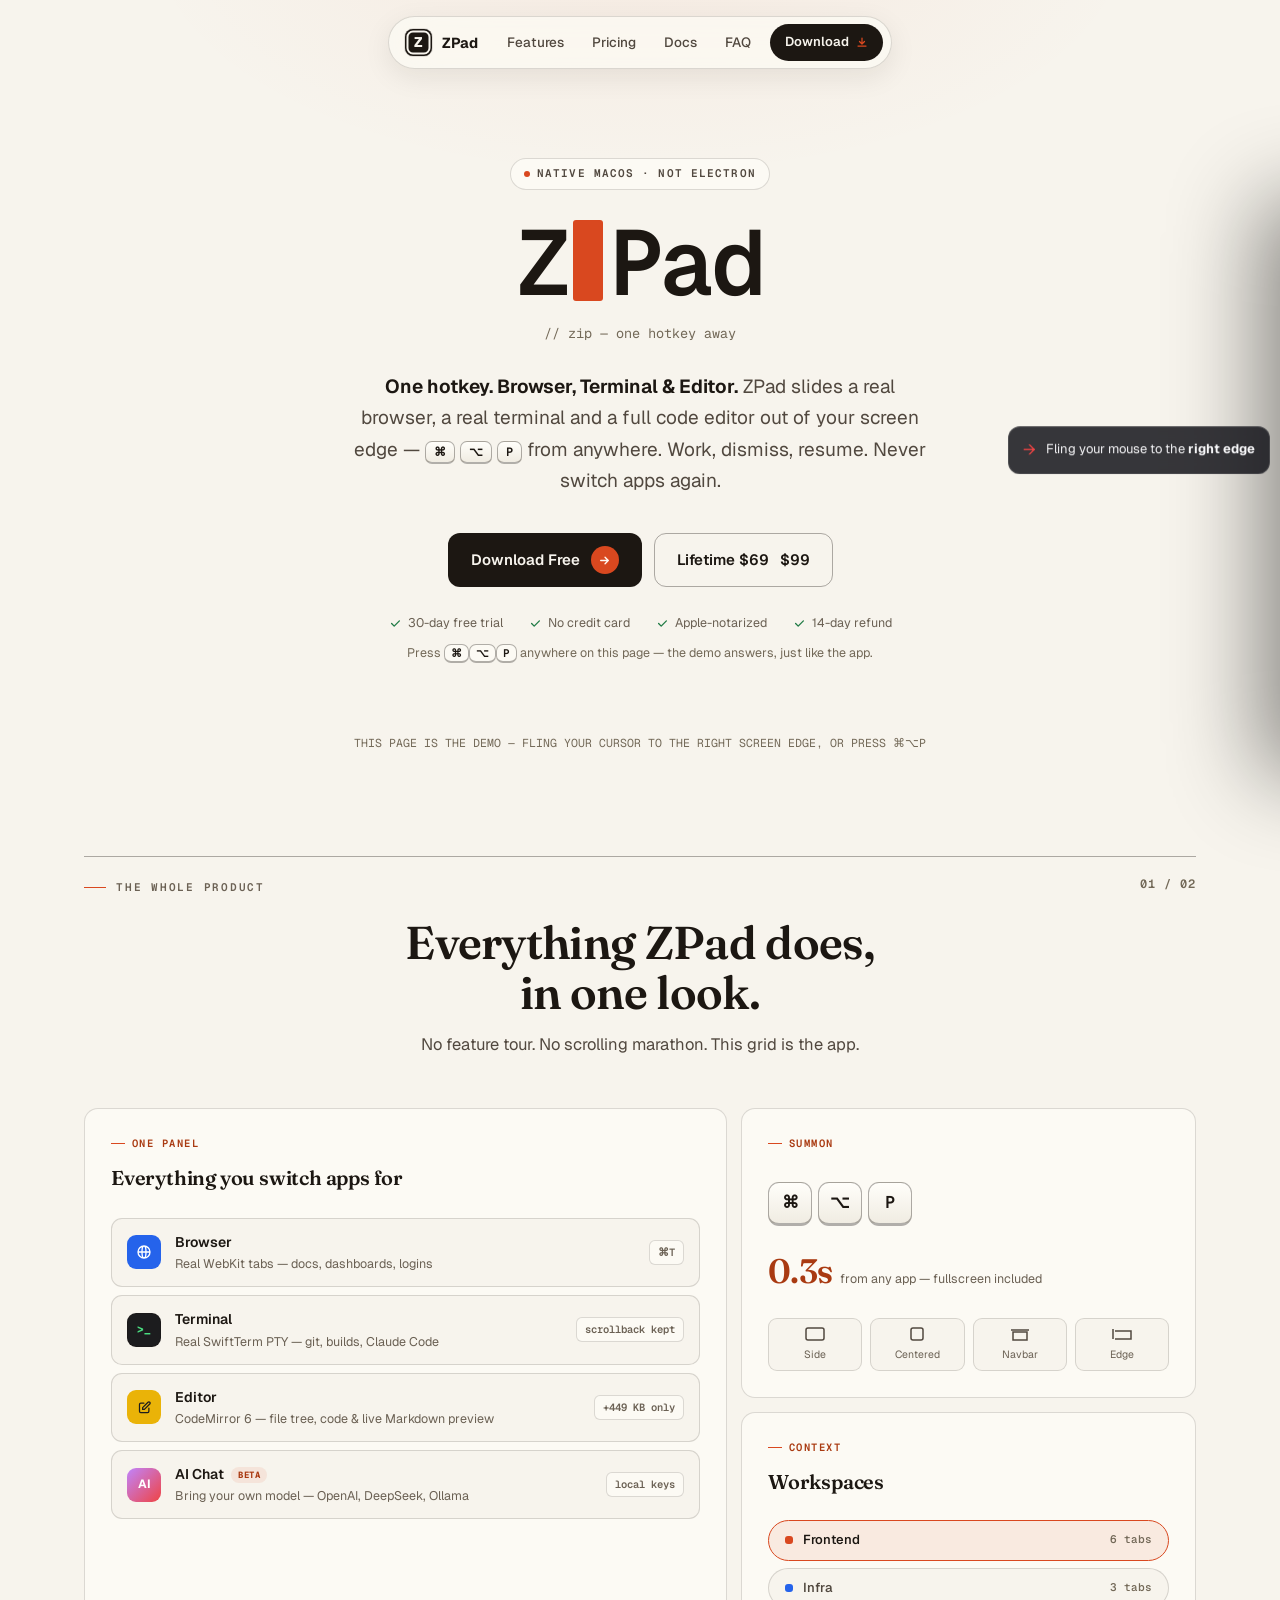
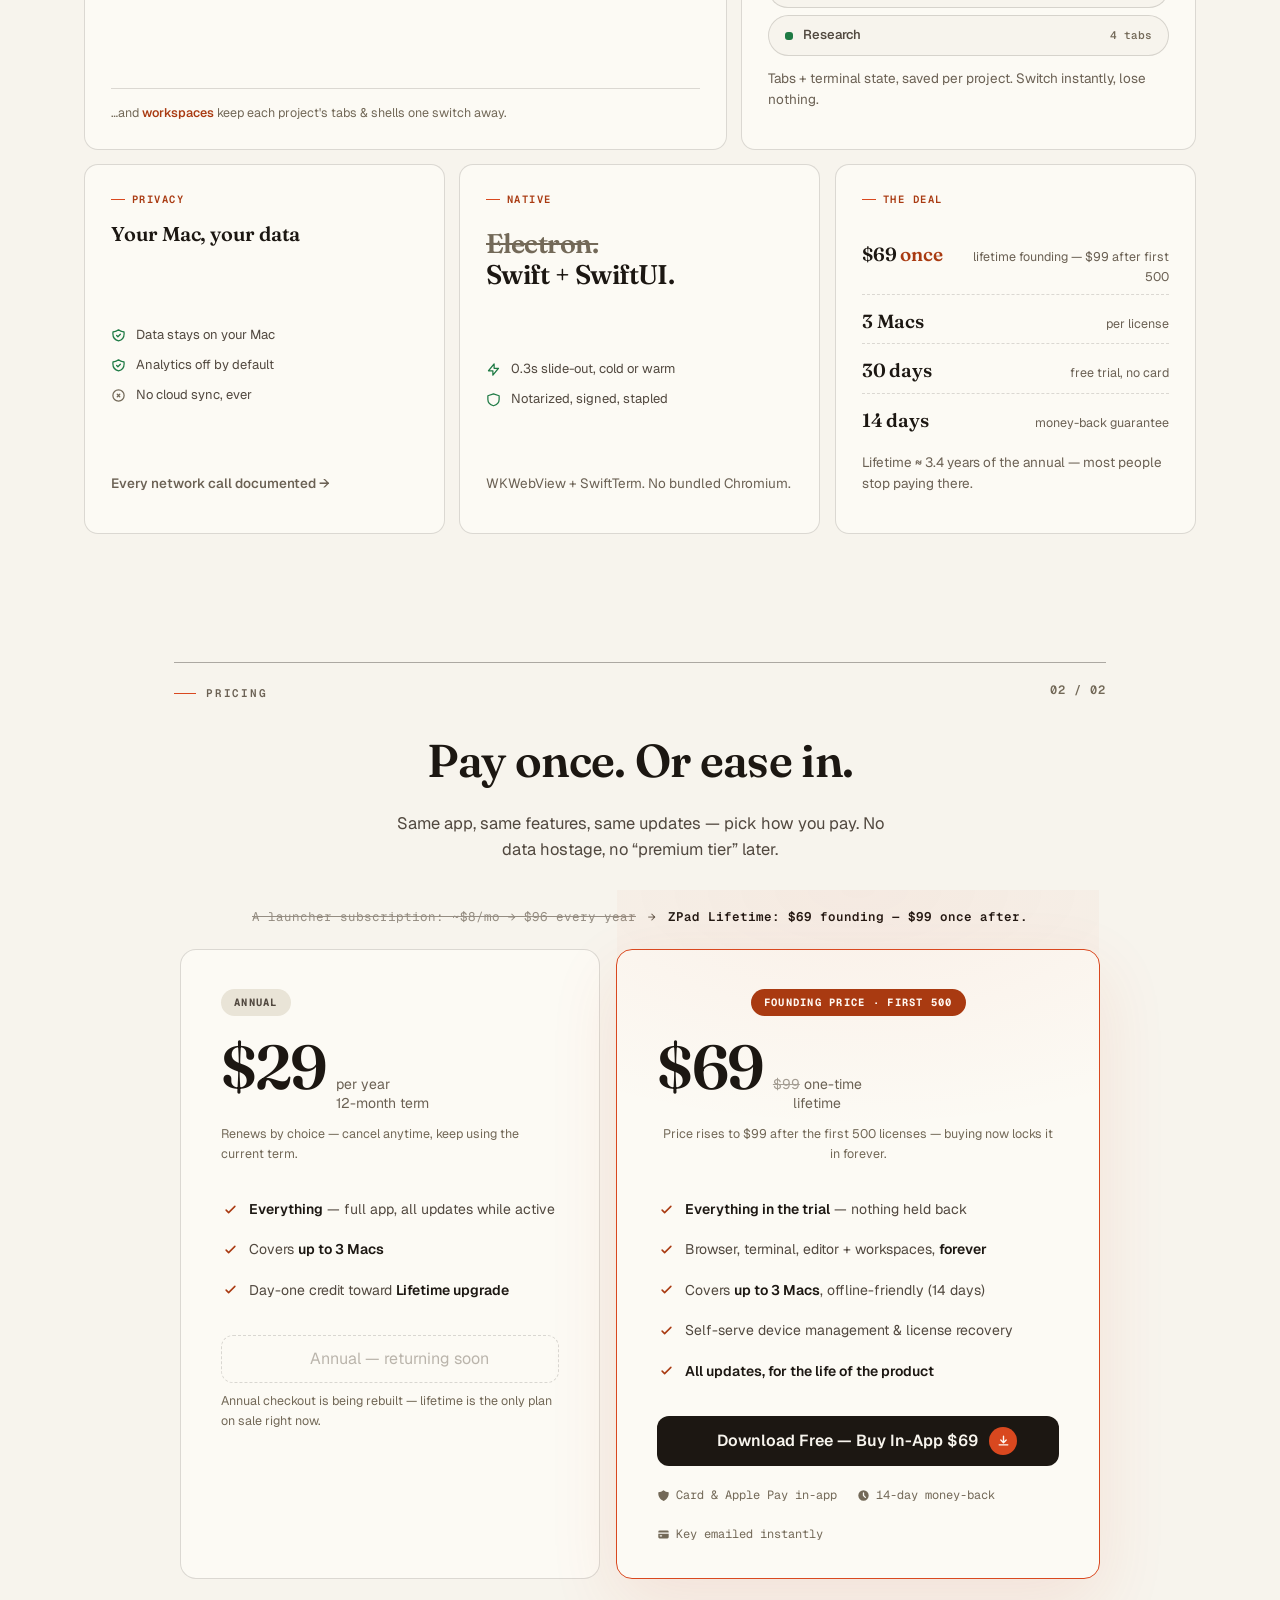
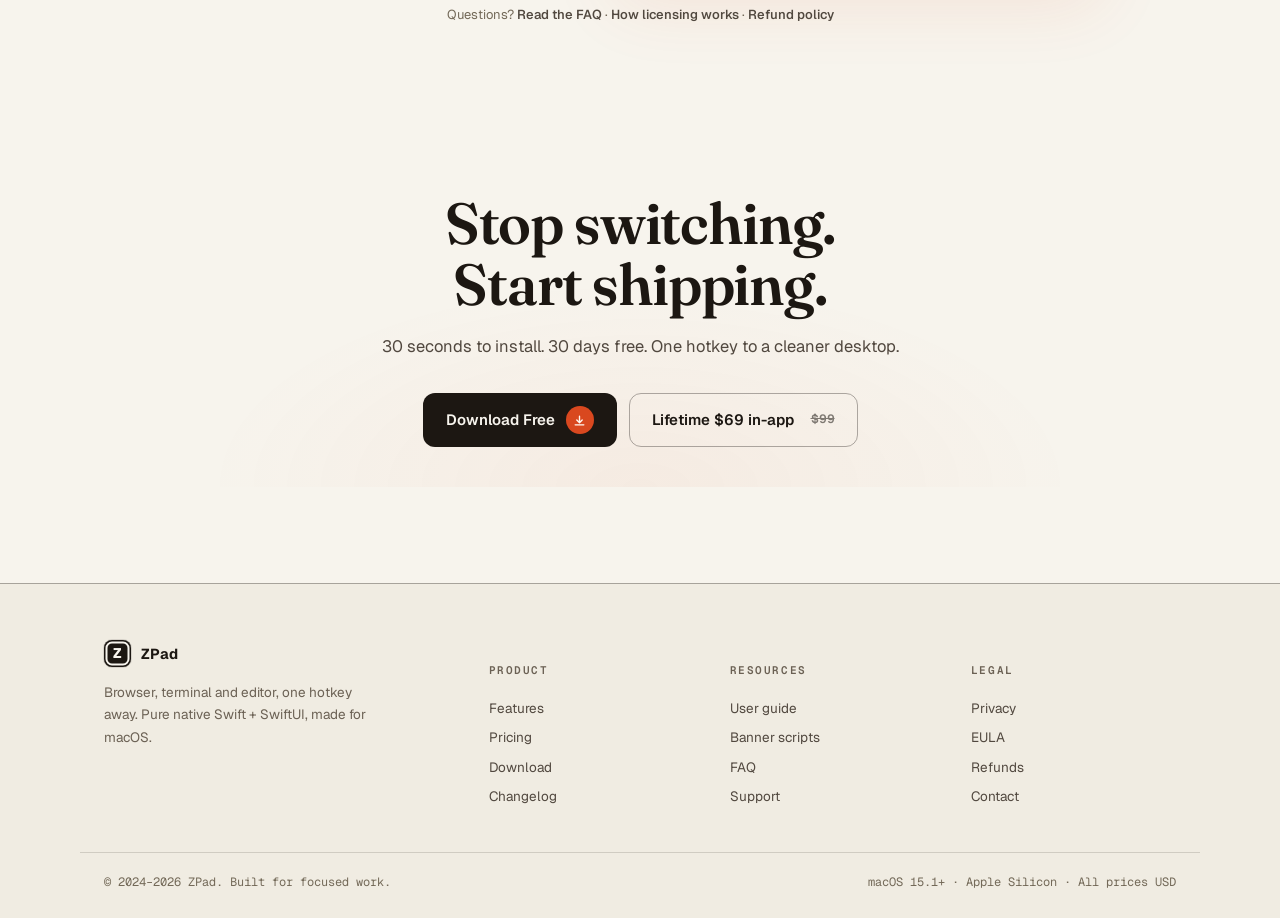
==== commit b7ccd1f4: "feat(banners): add Banner Scripts page — copy-paste HTML recipes for the homepage banner - New banne" ====
--- a/index.html
+++ b/index.html
@@ -953,7 +953,7 @@
     </div>
 
     <!-- guide card (page as desktop) -->
-    <div class="dp-window mode-centered" id="window">
+    <div class="dp-window mode-right away-right" id="window">
       <!-- settings popover: zone width / height / delay (slides with the panel) -->
       <div class="settings-pop" id="settingsPop">
         <h4>Trigger Settings</h4>
@@ -1295,6 +1295,7 @@
     <div class="foot-col">
       <h4>Resources</h4>
       <a href="docs.html">User guide</a>
+      <a href="banners.html">Banner scripts</a>
       <a href="faq.html">FAQ</a>
       <a href="support.html">Support</a>
     </div>
